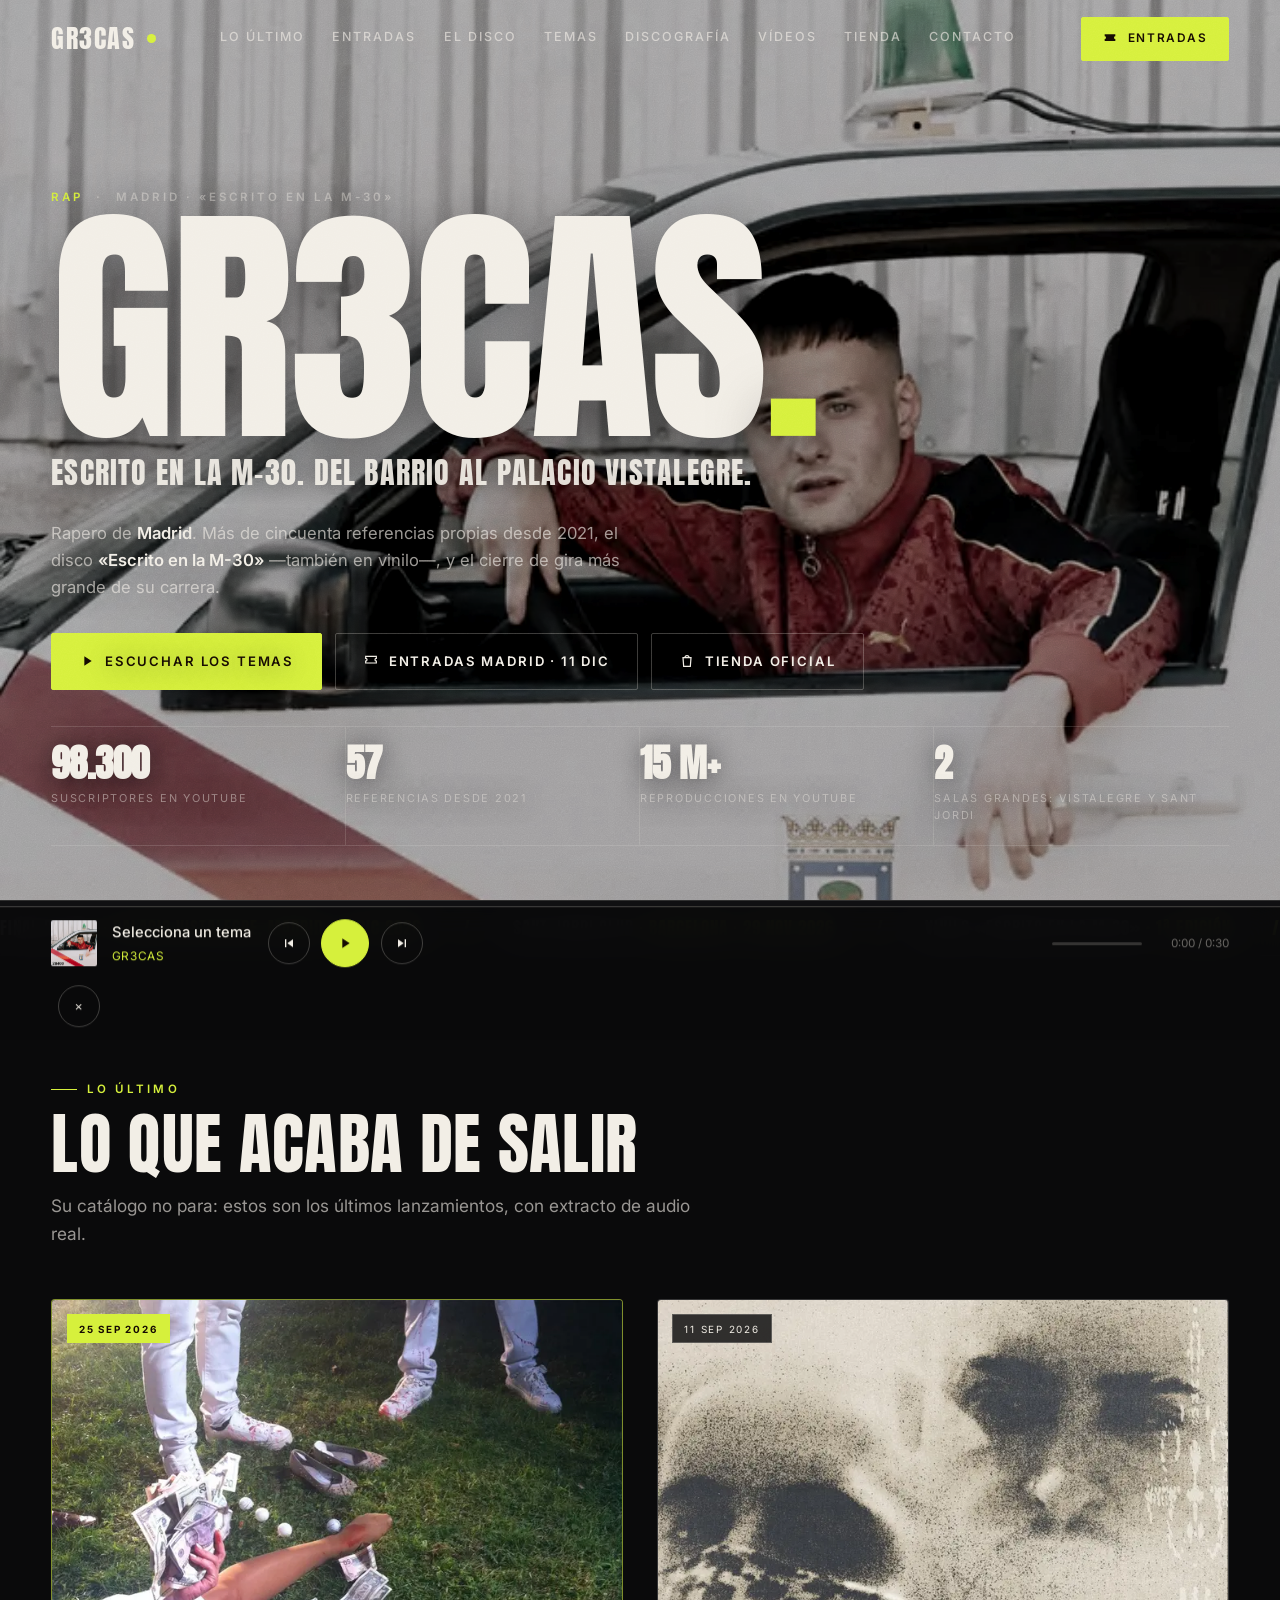
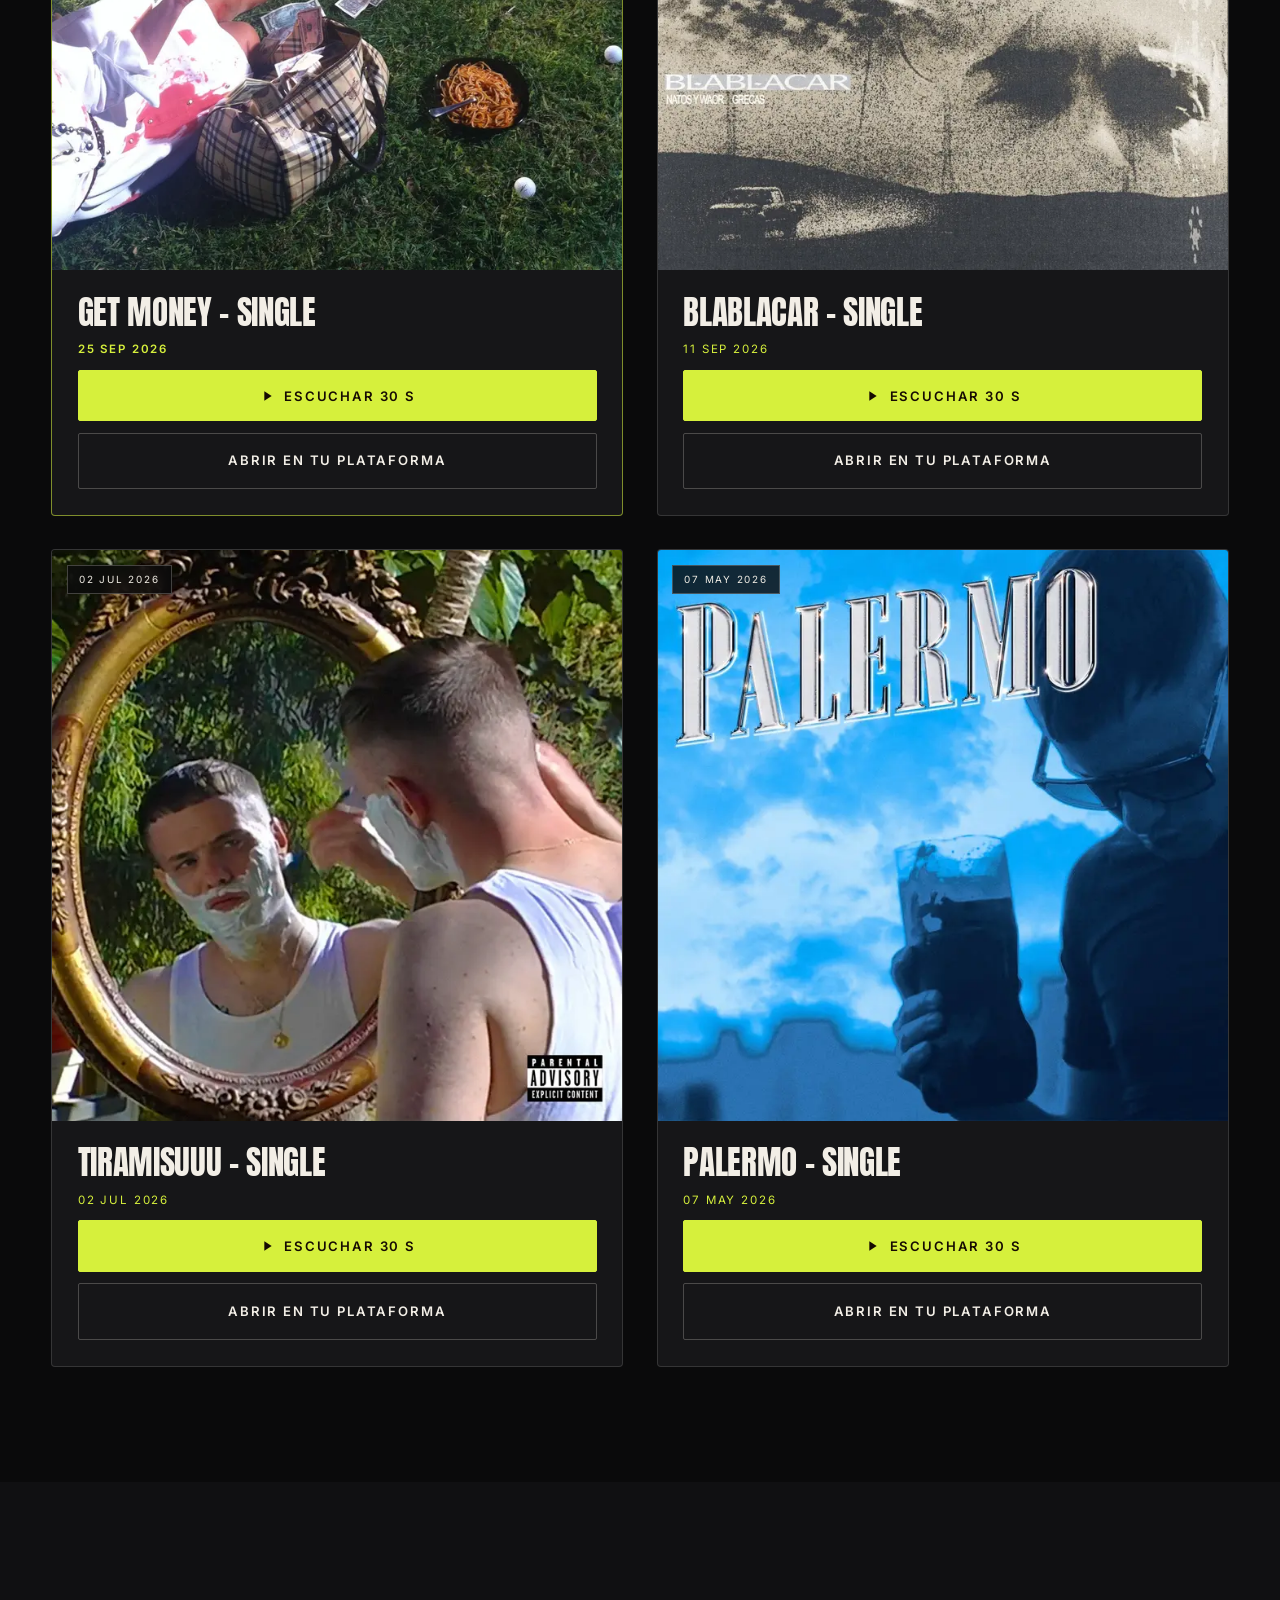
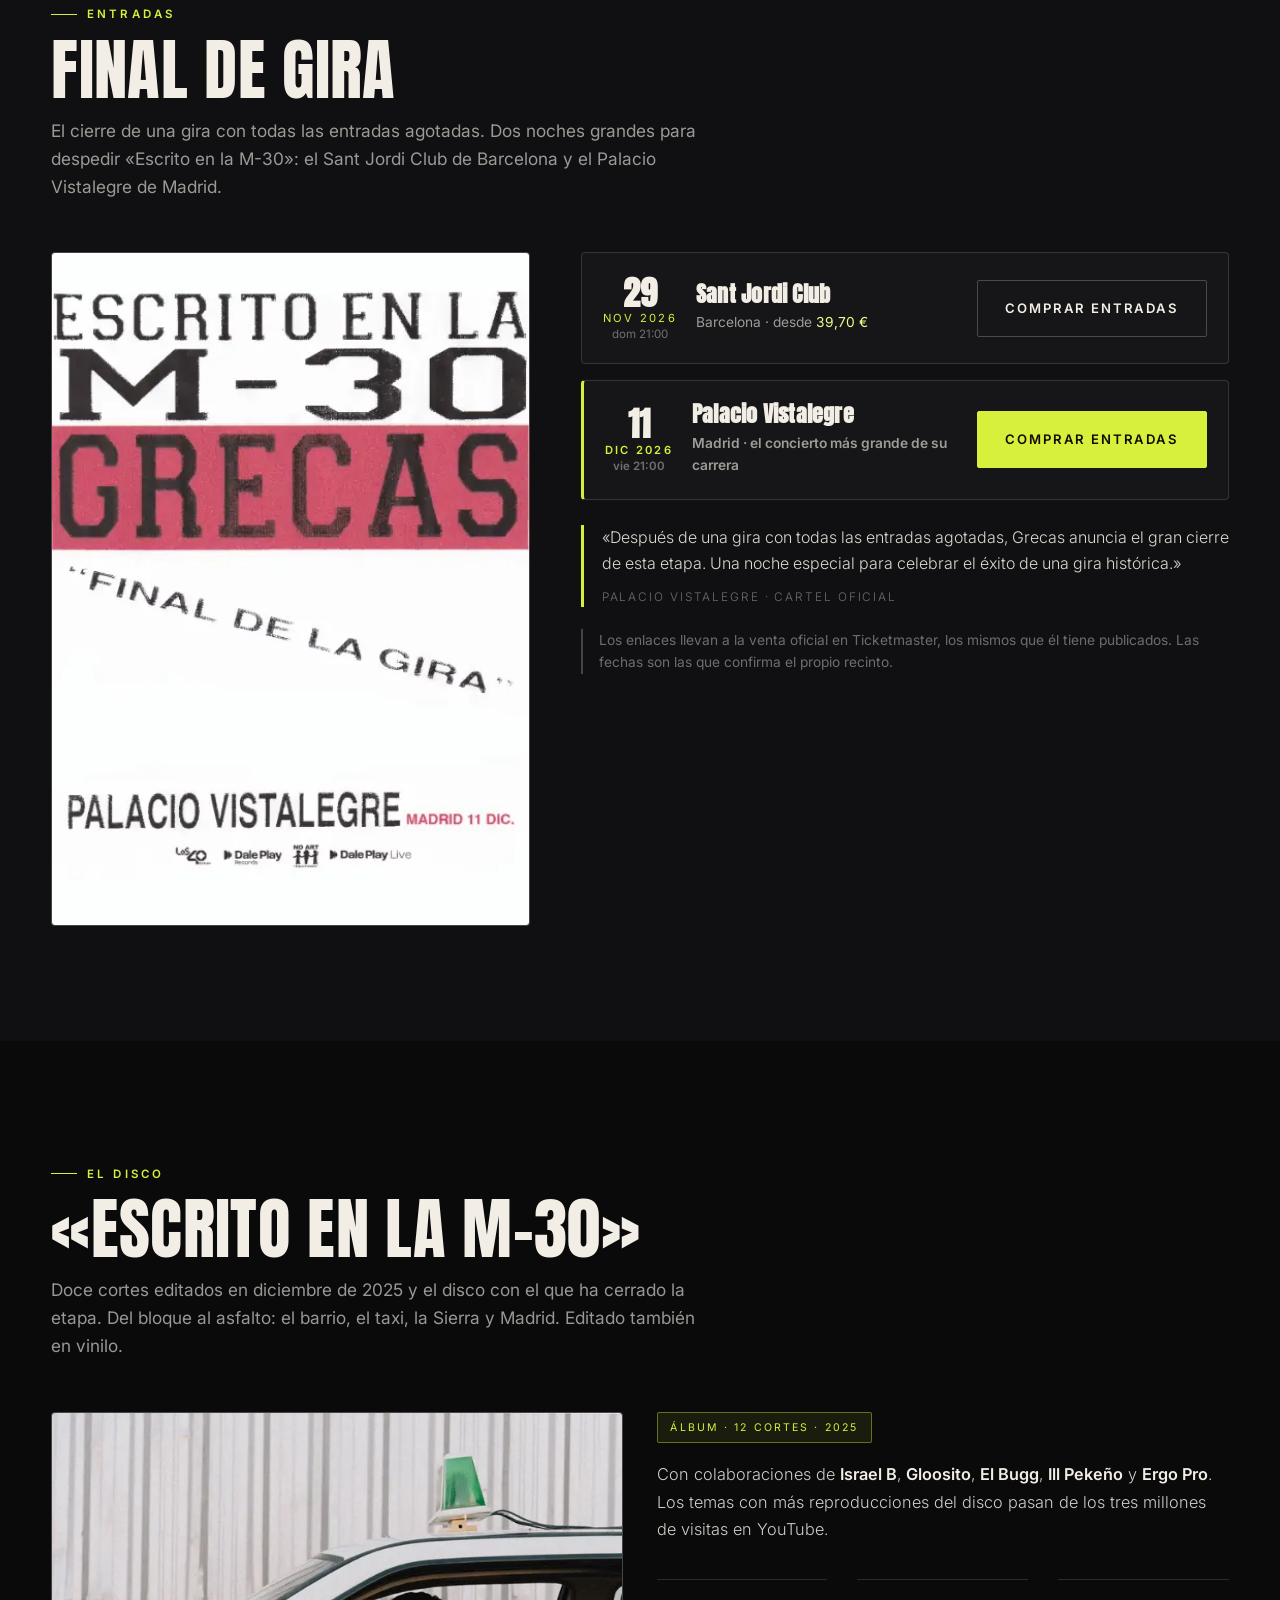
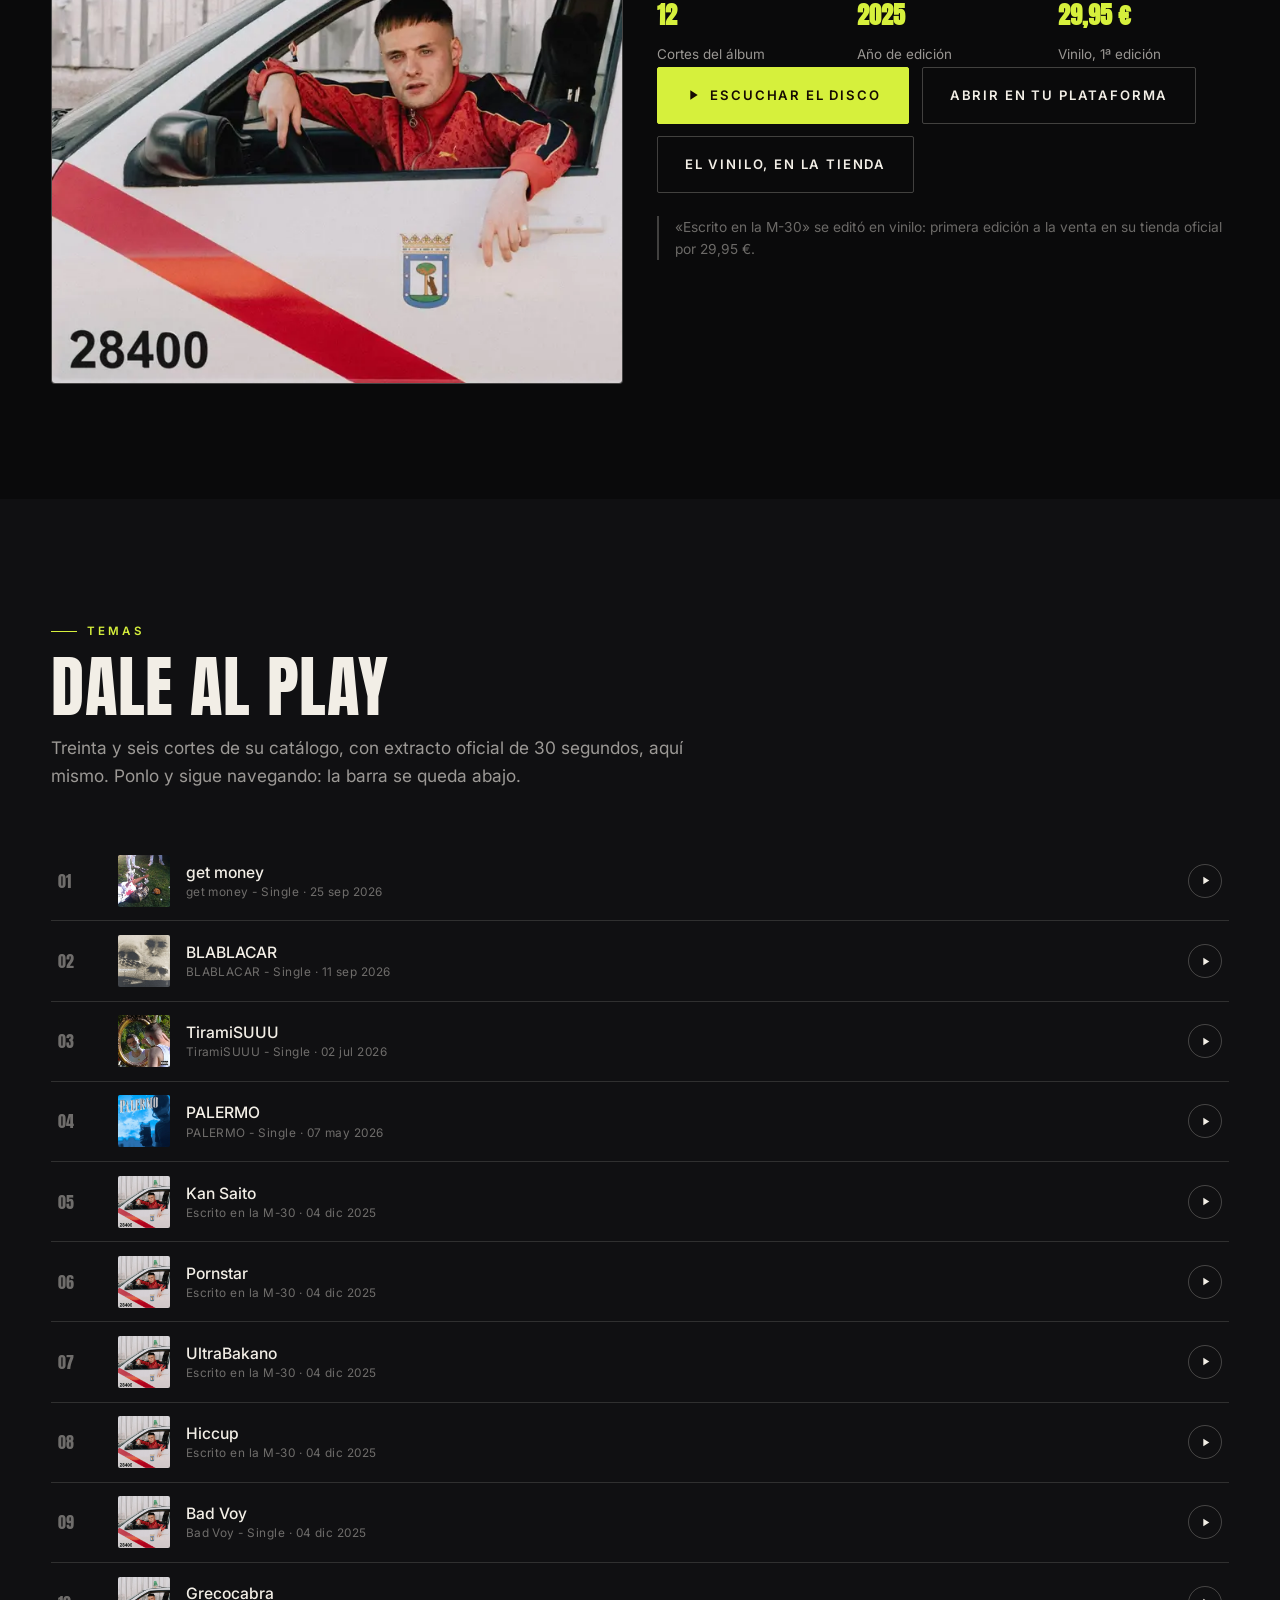
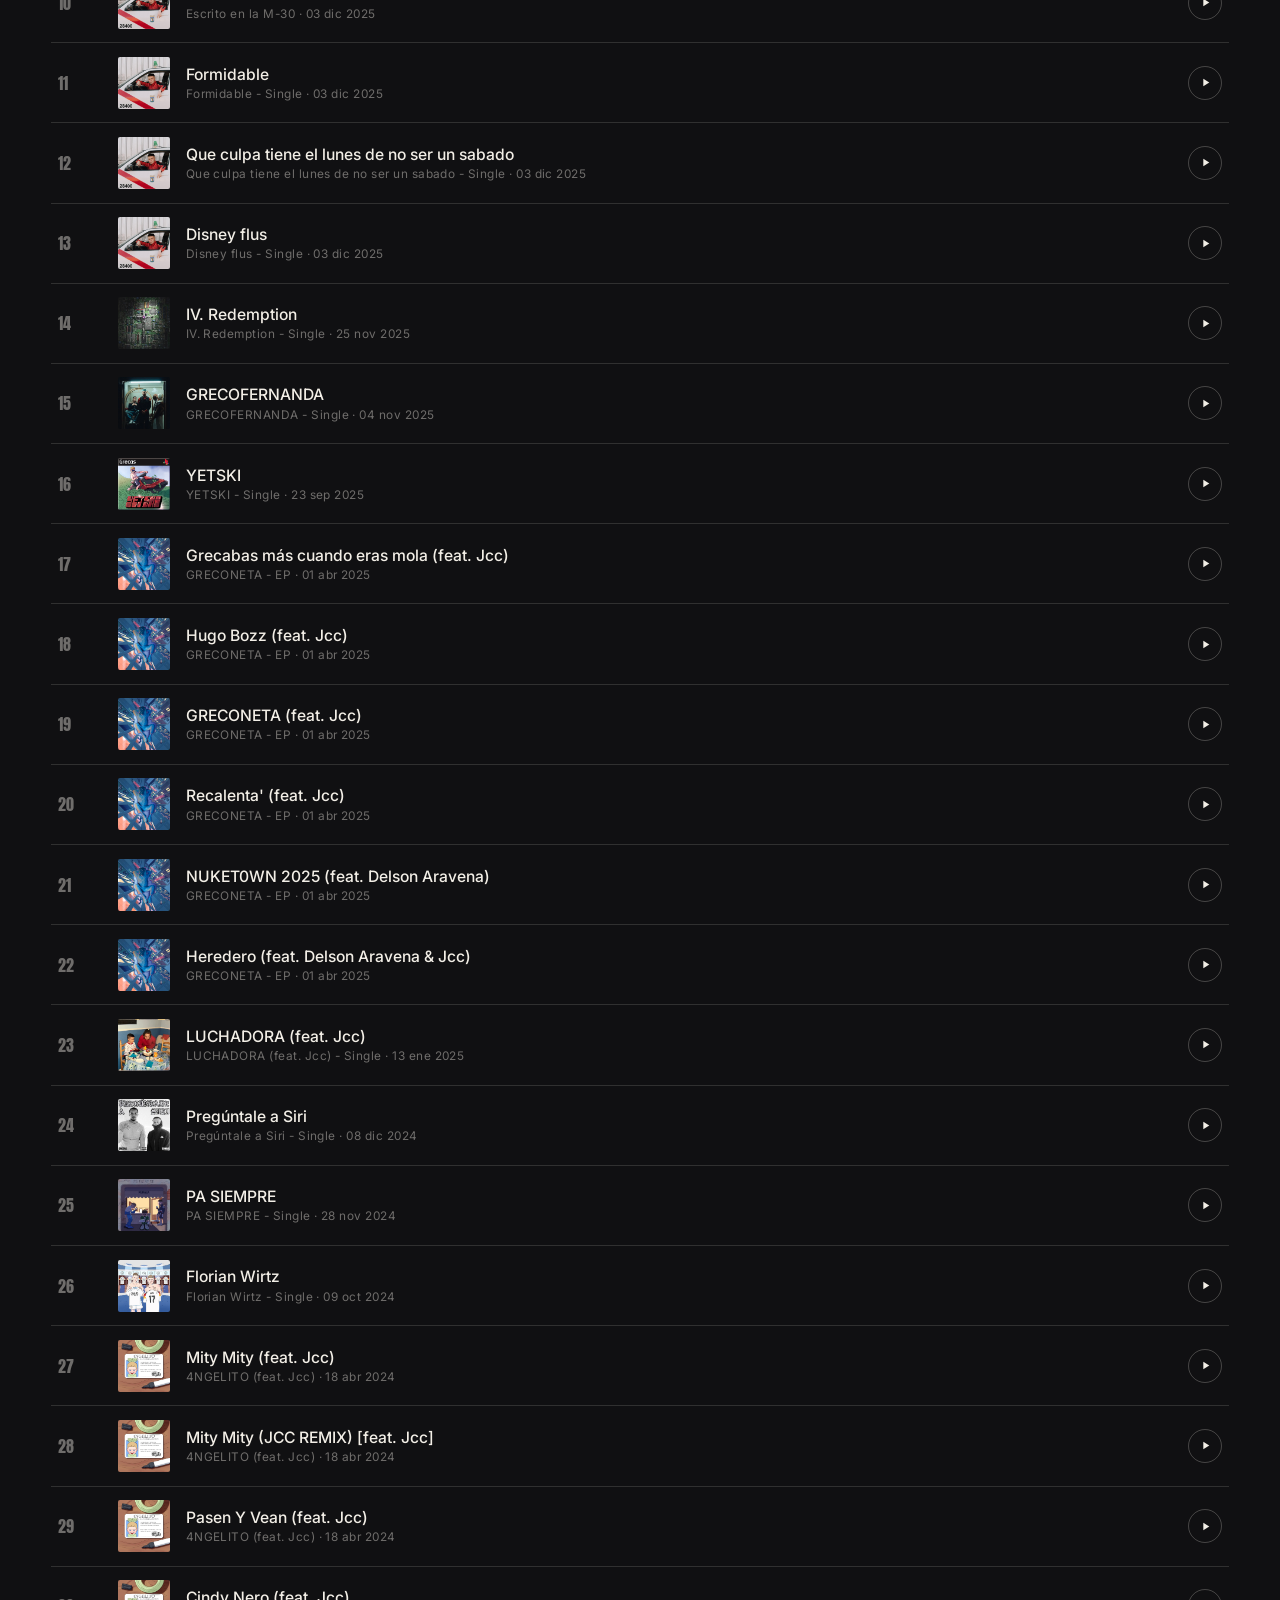
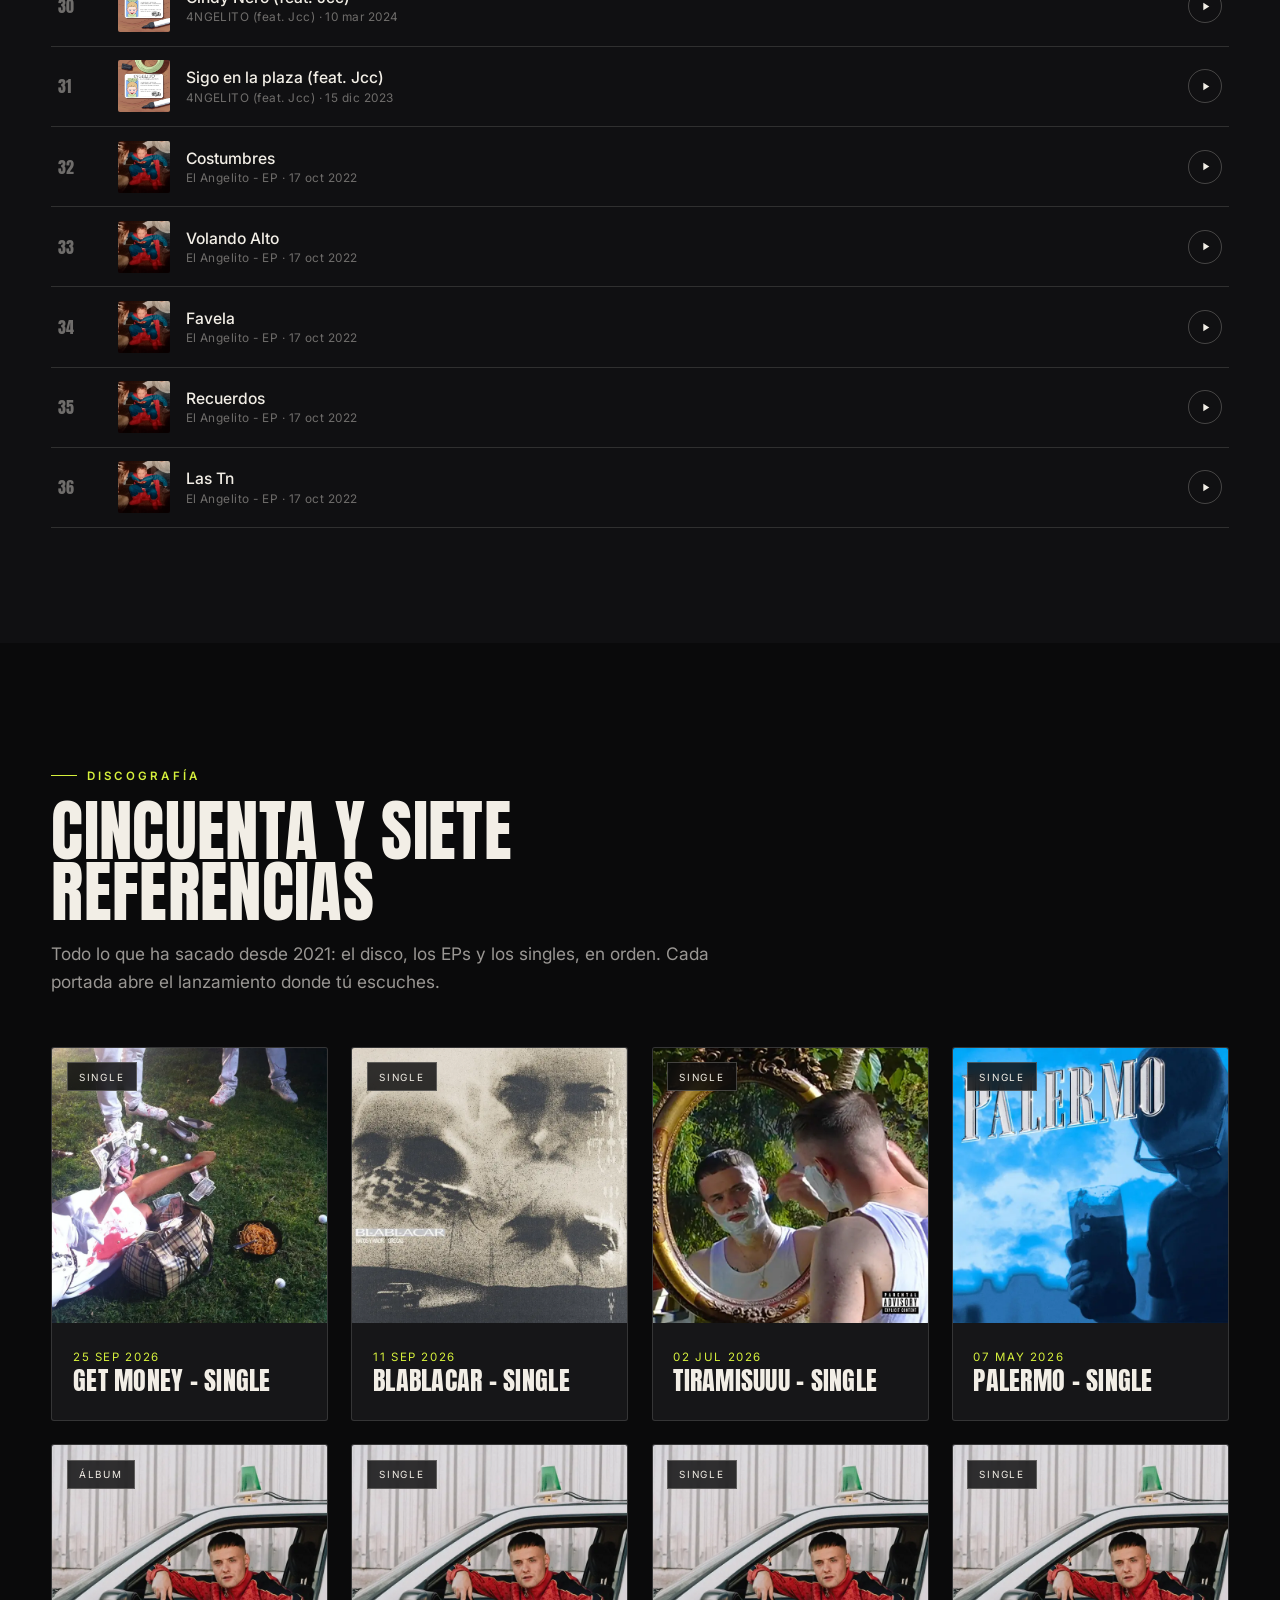
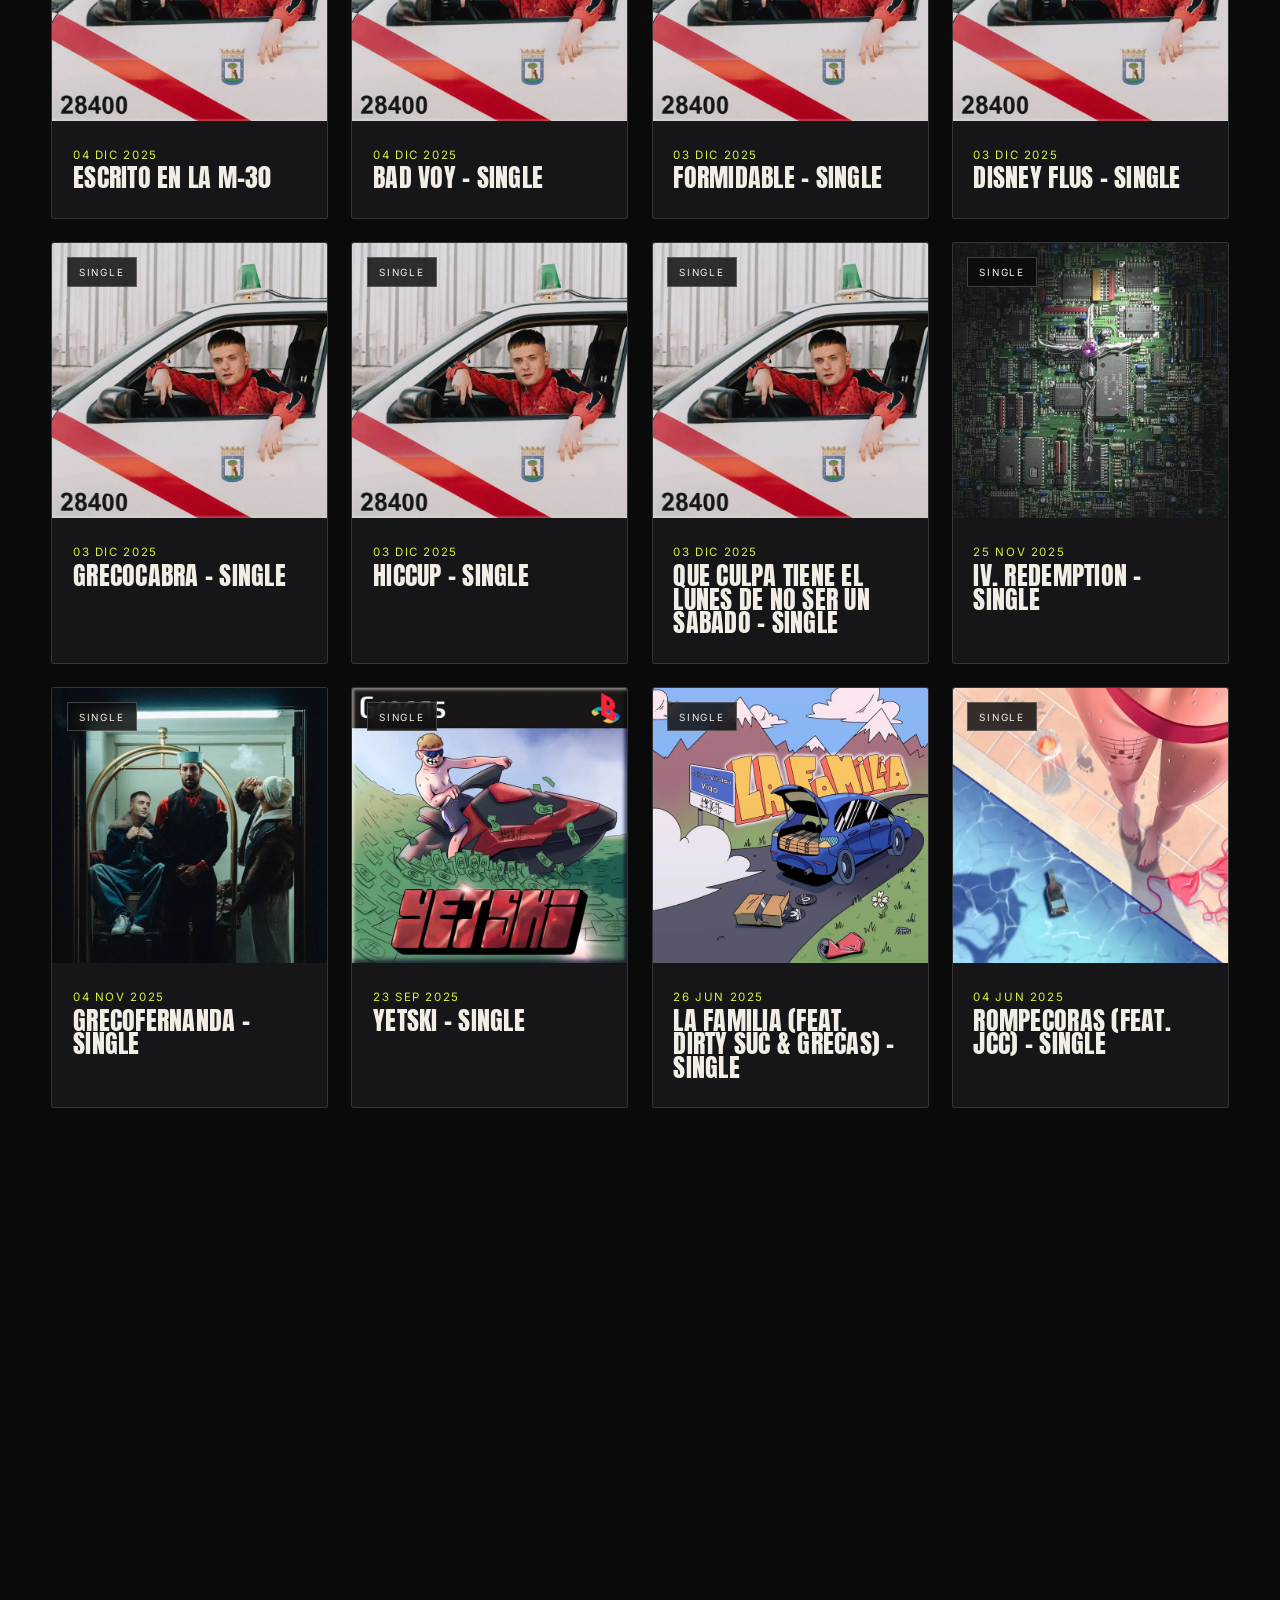
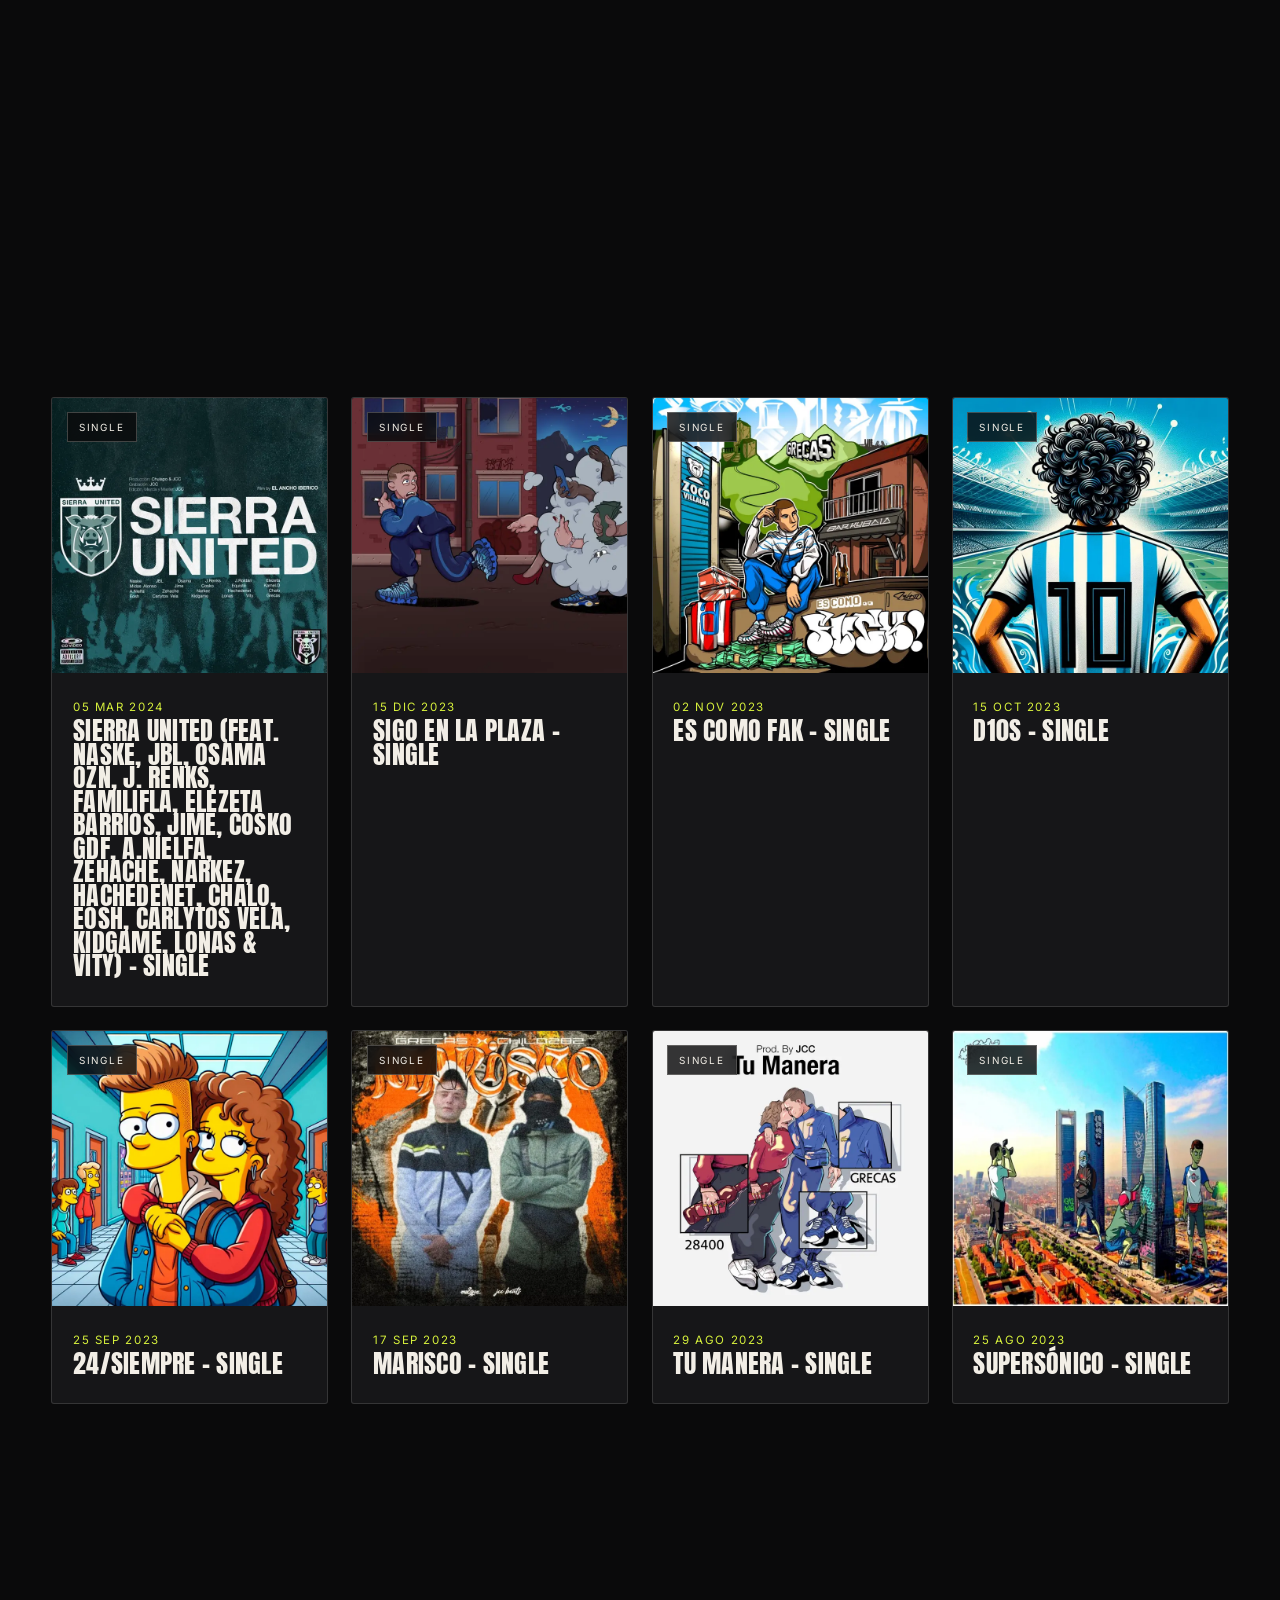
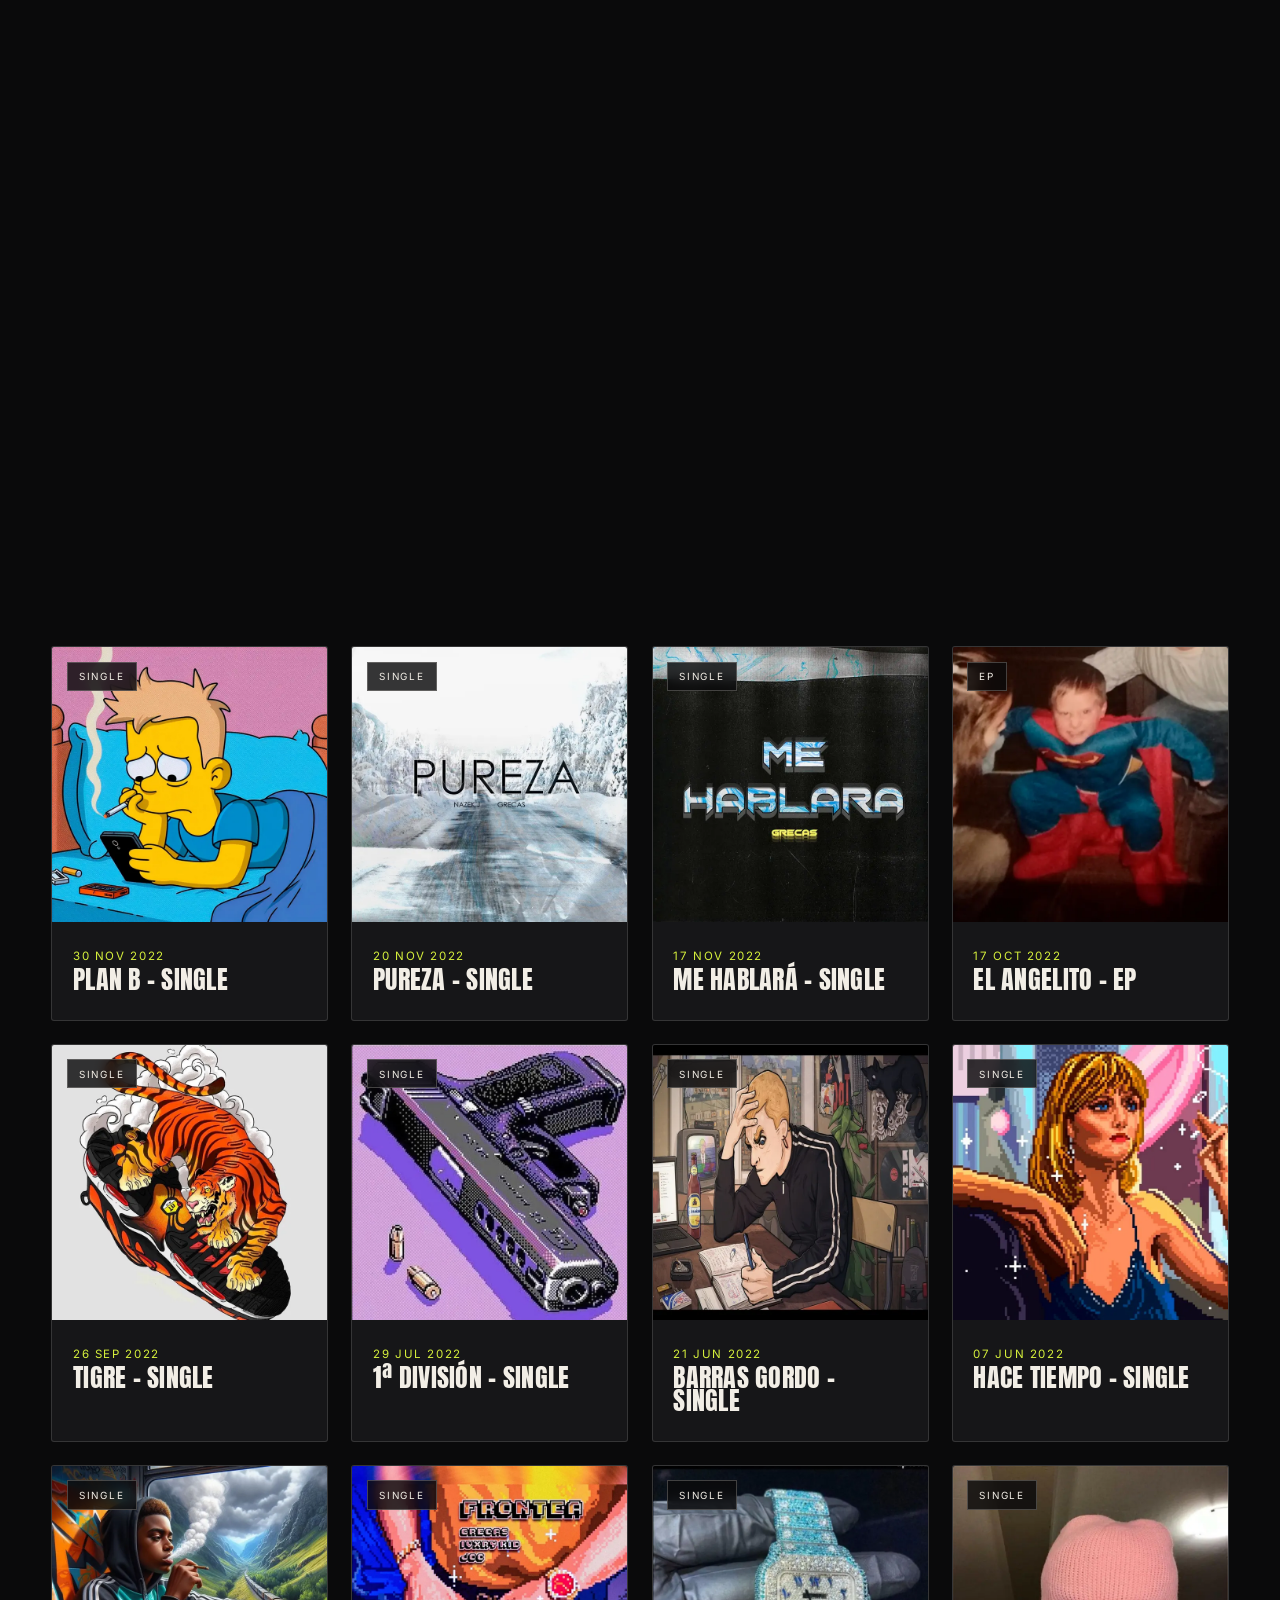
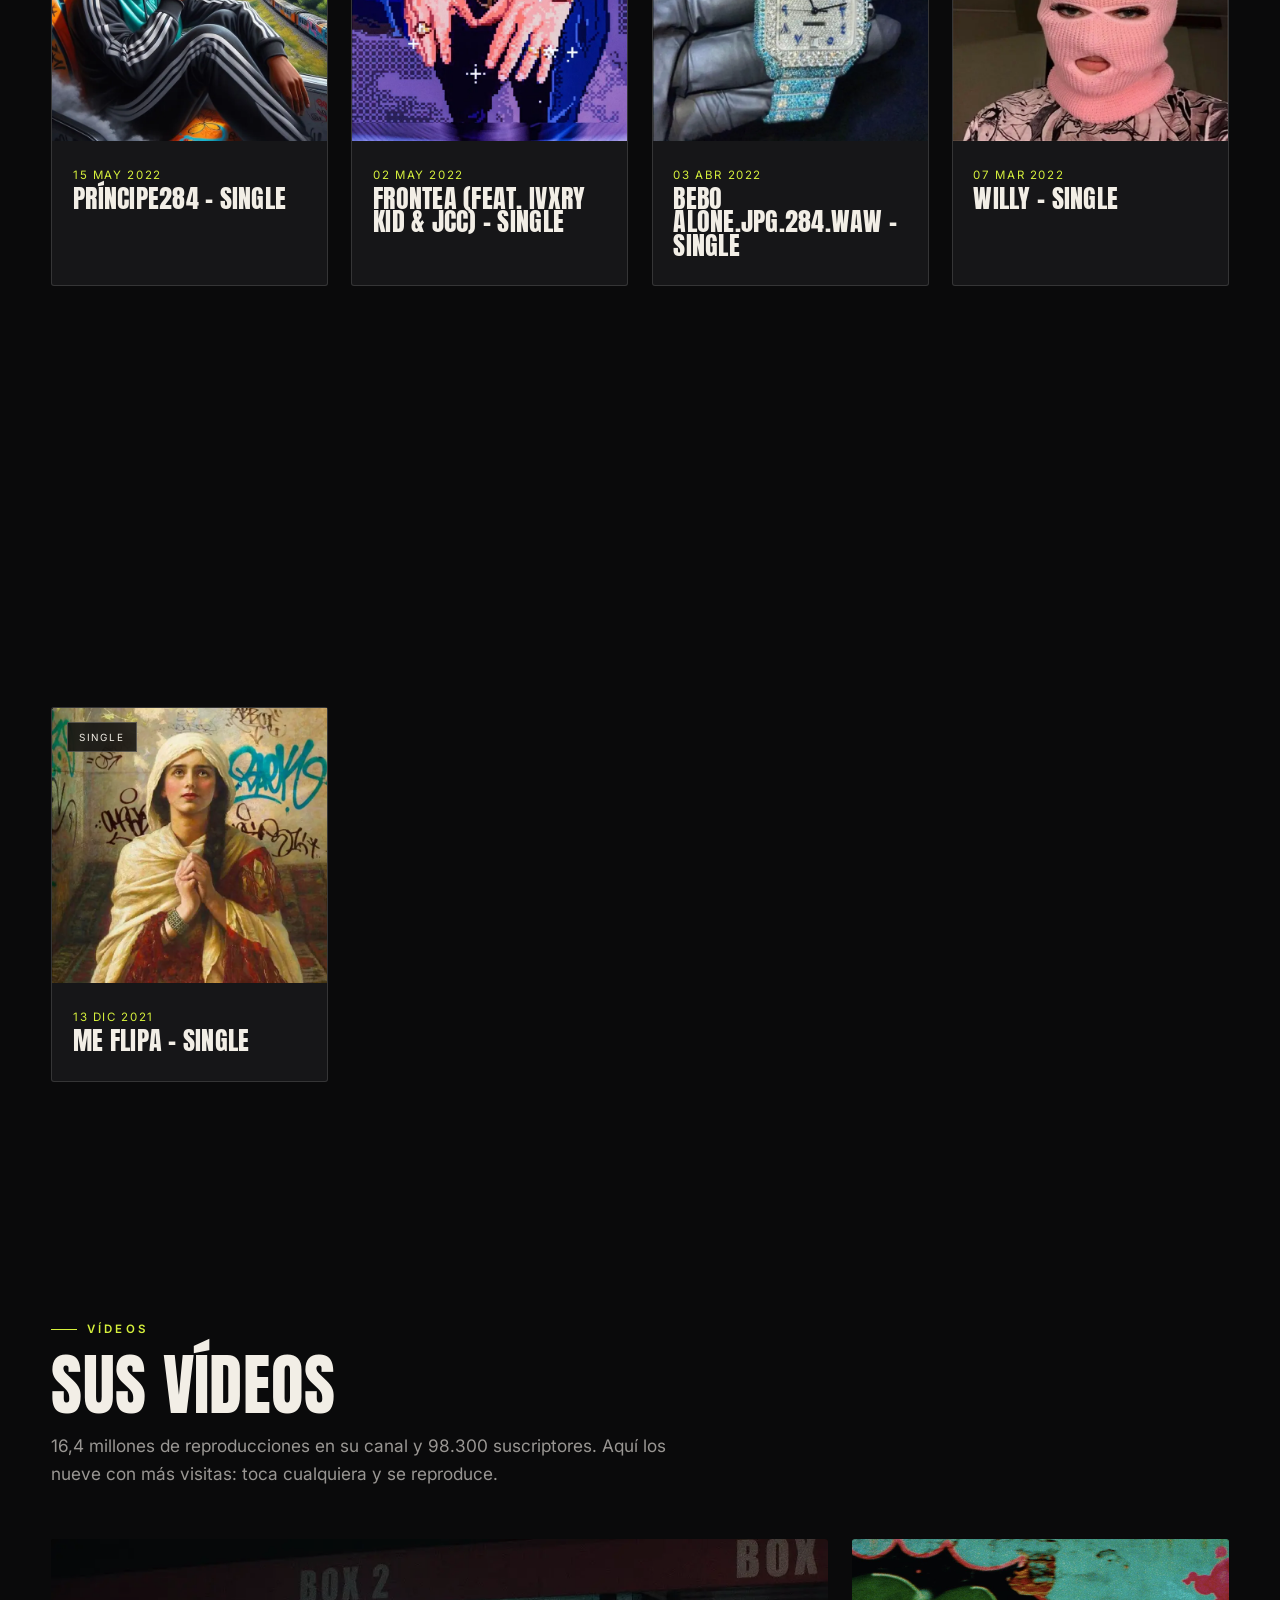
==== index.html @ 8e4a94bf "GR3CAS: web del artista (album Escrito en la M-30, vinilo, tienda, entradas 2026)" ====
<!DOCTYPE html>
<html lang="es">
<head>
<meta charset="utf-8">
<meta name="viewport" content="width=device-width, initial-scale=1.0">
<meta name="theme-color" content="#0A0A0B">
<title>GR3CAS | Rap desde Collado Villalba (28400)</title>
<meta name="description" content="GR3CAS, rapero de Collado Villalba (28400). «Escrito en la M-30» —también en vinilo—, el final de gira en el Palacio Vistalegre y el Sant Jordi Club, tienda oficial y vídeos.">
<meta name="author" content="GR3CAS">
<meta property="og:type" content="music.musician">
<meta property="og:title" content="GR3CAS | Escrito en la M-30">
<meta property="og:description" content="Rap desde Collado Villalba (28400). Primer álbum «Escrito en la M-30», final de gira en Madrid y Barcelona, y tienda oficial con vinilo.">
<meta property="og:image" content="https://neolabs-clientes.github.io/grecas/og.jpg">
<meta property="og:url" content="https://neolabs-clientes.github.io/grecas/">
<meta name="twitter:card" content="summary_large_image">
<link rel="icon" href="assets/brand/favicon.svg" type="image/svg+xml">
<link rel="preconnect" href="https://fonts.googleapis.com">
<link rel="preconnect" href="https://fonts.gstatic.com" crossorigin>
<link href="https://fonts.googleapis.com/css2?family=Anton&family=Inter:wght@300;400;500;600;700&display=swap" rel="stylesheet">
<link rel="stylesheet" href="assets/estilo.css">
<link rel="stylesheet" href="assets/estilo2.css">
<link rel="stylesheet" href="assets/estilo3.css">
</head>
<body id="top">

<!-- ============ CABECERA ============ -->
<header id="cab">
  <div class="wrap nav">
    <a class="marca" href="#top">
      <span class="logo">GR3CAS</span><span class="punto"></span>
    </a>
    <nav class="menu">
      <a href="#nuevo">Lo último</a>
      <a href="#entradas">Entradas</a>
      <a href="#disco">El disco</a>
      <a href="#temas">Temas</a>
      <a href="#discografia">Discografía</a>
      <a href="#videos">Vídeos</a>
      <a href="#tienda">Tienda</a>
      <a href="#contacto">Contacto</a>
    </nav>
    <a class="btn btn-amber" href="#entradas">
      <svg viewBox="0 0 24 24" fill="currentColor"><path d="M4 5h16v3a2 2 0 000 4v3H4v-3a2 2 0 000-4z"/></svg>
      Entradas
    </a>
    <button class="burger" id="burger" aria-label="Abrir menú">
      <span></span><span></span><span></span>
    </button>
  </div>
</header>

<div class="movil-menu" id="menu-movil">
  <button class="cerrar" id="cerrar" aria-label="Cerrar menú">&times;</button>
  <a href="#nuevo">Lo último</a>
  <a href="#entradas">Entradas y gira</a>
  <a href="#disco">El disco y el vinilo</a>
  <a href="#temas">Temas</a>
  <a href="#discografia">Discografía</a>
  <a href="#videos">Vídeos</a>
  <a href="#tienda">Tienda oficial</a>
  <a href="#sierra">El 284</a>
  <a href="#galeria">Galería</a>
  <a href="#contacto">Contacto</a>
</div>

<!-- ============ HERO ============ -->
<section class="hero" id="inicio">
  <div class="hero-bg">
    <img src="assets/portadas/1854173544.webp" alt="Portada de «Escrito en la M-30», de GR3CAS" fetchpriority="high">
  </div>
  <div class="wrap hero-in">
    <div class="marca-top">
      <span class="tag">Rap</span>
      <span class="tag sep">·</span>
      <span class="tag sep">Madrid · «Escrito en la M-30»</span>
    </div>
    <h1>GR3CAS<span style="color:var(--amber)">.</span></h1>
    <p class="sub">Escrito en la M-30. Del barrio al Palacio Vistalegre.</p>
    <p class="texto">Rapero de <span class="destacado">Madrid</span>. Más de cincuenta referencias propias
      desde 2021, el disco <span class="destacado">«Escrito en la M-30»</span> —también en vinilo—,
      y el cierre de gira más grande de su carrera.</p>
    <div class="btns">
      <a class="btn btn-amber" href="#temas">
        <svg viewBox="0 0 24 24" fill="currentColor"><path d="M8 5v14l11-7z"/></svg>
        Escuchar los temas
      </a>
      <a class="btn btn-linea" href="#entradas">
        <svg viewBox="0 0 24 24" fill="none" stroke="currentColor" stroke-width="1.8"><path d="M4 5h16v3a2 2 0 000 4v3H4v-3a2 2 0 000-4z"/></svg>
        Entradas Madrid · 11 dic
      </a>
      <a class="btn btn-linea" href="#tienda">
        <svg viewBox="0 0 24 24" fill="none" stroke="currentColor" stroke-width="1.8"><path d="M6 7h12l-1 13H7z"/><path d="M9 7a3 3 0 016 0"/></svg>
        Tienda oficial
      </a>
    </div>
    <div class="stats">
      <div><b>98.300</b><span>Suscriptores en YouTube</span></div>
      <div><b>57</b><span>Referencias desde 2021</span></div>
      <div><b>15 M+</b><span>Reproducciones en YouTube</span></div>
      <div><b>2</b><span>Salas grandes: Vistalegre y Sant Jordi</span></div>
    </div>
  </div>
</section>

<div class="ticker">
  <div class="ticker-in">
    <span>Final de gira <em>· Palacio Vistalegre, Madrid · 11 dic 2026</em></span><span class="sep">/</span>
    <span>Sant Jordi Club <em>· Barcelona · 29 nov 2026</em></span><span class="sep">/</span>
    <span>Vinilo «Escrito en la M-30» <em>· 1ª edición</em></span><span class="sep">/</span>
    <span>57 referencias <em>· desde 2021</em></span><span class="sep">/</span>
    <span>El 284 <em>· en su ropa, su usuario y sus canciones</em></span><span class="sep">/</span>
    <span>Final de gira <em>· Palacio Vistalegre, Madrid · 11 dic 2026</em></span><span class="sep">/</span>
    <span>Sant Jordi Club <em>· Barcelona · 29 nov 2026</em></span><span class="sep">/</span>
    <span>Vinilo «Escrito en la M-30» <em>· 1ª edición</em></span><span class="sep">/</span>
    <span>57 referencias <em>· desde 2021</em></span><span class="sep">/</span>
    <span>El 284 <em>· en su ropa, su usuario y sus canciones</em></span><span class="sep">/</span>
  </div>
</div>

<!-- ============ LO ULTIMO ============ -->
<section class="pad" id="nuevo">
  <div class="wrap">
    <div class="cabecera-sec rv">
      <span class="eyebrow">Lo último</span>
      <h2>Lo que acaba de salir</h2>
      <p class="lead">Su catálogo no para: estos son los últimos lanzamientos, con extracto de audio real.</p>
    </div>
    <div class="dos rv">
      <article class="bloque-disco rv destacado">
        <div class="arte"><span class="etiqueta nueva">25 sep 2026</span>
          <img src="assets/portadas/6814927803.webp" alt="get money - Single" loading="lazy"></div>
        <div class="cuerpo">
          <h3>get money - Single</h3>
          <p class="meta-disco">25 sep 2026</p>
          <button class="btn btn-amber js-play" data-src="assets/audio/6814927805.mp3" data-tema="get money" data-album="get money - Single" data-portada="assets/portadas/6814927803.webp"><svg viewBox="0 0 24 24" fill="currentColor" class="ico-play"><path d="M8 5v14l11-7z"/></svg> Escuchar 30 s</button>
          <a class="btn btn-linea" href="https://song.link/i/6814927803" target="_blank" rel="noopener">Abrir en tu plataforma</a>
        </div>
      </article>
      <article class="bloque-disco rv">
        <div class="arte"><span class="etiqueta ">11 sep 2026</span>
          <img src="assets/portadas/6800799541.webp" alt="BLABLACAR - Single" loading="lazy"></div>
        <div class="cuerpo">
          <h3>BLABLACAR - Single</h3>
          <p class="meta-disco">11 sep 2026</p>
          <button class="btn btn-amber js-play" data-src="assets/audio/6800799556.mp3" data-tema="BLABLACAR" data-album="BLABLACAR - Single" data-portada="assets/portadas/6800799541.webp"><svg viewBox="0 0 24 24" fill="currentColor" class="ico-play"><path d="M8 5v14l11-7z"/></svg> Escuchar 30 s</button>
          <a class="btn btn-linea" href="https://song.link/i/6800799541" target="_blank" rel="noopener">Abrir en tu plataforma</a>
        </div>
      </article>
      <article class="bloque-disco rv">
        <div class="arte"><span class="etiqueta ">02 jul 2026</span>
          <img src="assets/portadas/6782859849.webp" alt="TiramiSUUU - Single" loading="lazy"></div>
        <div class="cuerpo">
          <h3>TiramiSUUU - Single</h3>
          <p class="meta-disco">02 jul 2026</p>
          <button class="btn btn-amber js-play" data-src="assets/audio/6782859853.mp3" data-tema="TiramiSUUU" data-album="TiramiSUUU - Single" data-portada="assets/portadas/6782859849.webp"><svg viewBox="0 0 24 24" fill="currentColor" class="ico-play"><path d="M8 5v14l11-7z"/></svg> Escuchar 30 s</button>
          <a class="btn btn-linea" href="https://song.link/i/6782859849" target="_blank" rel="noopener">Abrir en tu plataforma</a>
        </div>
      </article>
      <article class="bloque-disco rv">
        <div class="arte"><span class="etiqueta ">07 may 2026</span>
          <img src="assets/portadas/1896233760.webp" alt="PALERMO - Single" loading="lazy"></div>
        <div class="cuerpo">
          <h3>PALERMO - Single</h3>
          <p class="meta-disco">07 may 2026</p>
          <button class="btn btn-amber js-play" data-src="assets/audio/6766200695.mp3" data-tema="PALERMO" data-album="PALERMO - Single" data-portada="assets/portadas/1896233760.webp"><svg viewBox="0 0 24 24" fill="currentColor" class="ico-play"><path d="M8 5v14l11-7z"/></svg> Escuchar 30 s</button>
          <a class="btn btn-linea" href="https://song.link/i/1896233760" target="_blank" rel="noopener">Abrir en tu plataforma</a>
        </div>
      </article>
    </div>
  </div>
</section>

<!-- ============ ENTRADAS / GIRA ============ -->
<section class="pad oscuro" id="entradas">
  <div class="wrap">
    <div class="cabecera-sec rv">
      <span class="eyebrow">Entradas</span>
      <h2>Final de gira</h2>
      <p class="lead">El cierre de una gira con todas las entradas agotadas. Dos noches grandes para despedir
        «Escrito en la M-30»: el Sant Jordi Club de Barcelona y el Palacio Vistalegre de Madrid.</p>
    </div>
    <div class="gira">
      <div class="cartel rv">
        <img src="assets/fotos/cartel-madrid.webp" alt="Cartel del concierto de GR3CAS en el Palacio Vistalegre, Madrid">
      </div>
      <div class="rv">
        <div class="conciertos">
          <article class="concierto">
            <div class="fecha-g"><b>29</b><span>nov 2026</span><i>dom 21:00</i></div>
            <div class="sitio">
              <b>Sant Jordi Club</b>
              <span>Barcelona · desde <em>39,70 €</em></span>
            </div>
            <a class="btn btn-linea" href="https://www.ticketmaster.es/event/585724091?brand=base_mb_es" target="_blank" rel="noopener">Comprar entradas</a>
          </article>
          <article class="concierto destacado">
            <div class="fecha-g"><b>11</b><span>dic 2026</span><i>vie 21:00</i></div>
            <div class="sitio">
              <b>Palacio Vistalegre</b>
              <span>Madrid · el concierto más grande de su carrera</span>
            </div>
            <a class="btn btn-amber" href="https://www.ticketmaster.es/event/1909493221?brand=base_mb_es" target="_blank" rel="noopener">Comprar entradas</a>
          </article>
        </div>
        <blockquote class="cita-sala">
          «Después de una gira con todas las entradas agotadas, Grecas anuncia el gran cierre de esta etapa.
          Una noche especial para celebrar el éxito de una gira histórica.»
          <cite>Palacio Vistalegre · cartel oficial</cite>
        </blockquote>
        <p class="aviso-entradas">Los enlaces llevan a la venta oficial en Ticketmaster, los mismos que él
          tiene publicados. Las fechas son las que confirma el propio recinto.</p>
      </div>
    </div>
  </div>
</section>

<!-- ============ EL DISCO ============ -->
<section class="pad" id="disco">
  <div class="wrap">
    <div class="cabecera-sec rv">
      <span class="eyebrow">El disco</span>
      <h2>«Escrito en la M-30»</h2>
      <p class="lead">Doce cortes editados en diciembre de 2025 y el disco con el que ha cerrado la etapa.
        Del bloque al asfalto: el barrio, el taxi, la Sierra y Madrid. Editado también en vinilo.</p>
    </div>
    <div class="dos rv">
      <div class="arte-disco">
        <img src="assets/portadas/1854173544.webp" alt="Portada de «Escrito en la M-30», de GR3CAS" loading="lazy">
      </div>
      <div>
        <span class="etiqueta-suelta">Álbum · 12 cortes · 2025</span>
        <p class="texto">Con colaboraciones de <span class="destacado">Israel B</span>,
          <span class="destacado">Gloosito</span>, <span class="destacado">El Bugg</span>,
          <span class="destacado">Ill Pekeño</span> y <span class="destacado">Ergo Pro</span>.
          Los temas con más reproducciones del disco pasan de los tres millones de visitas en YouTube.</p>
        <div class="cifras-sierra">
          <div><b>12</b><span>Cortes del álbum</span></div>
          <div><b>2025</b><span>Año de edición</span></div>
          <div><b>29,95 €</b><span>Vinilo, 1ª edición</span></div>
        </div>
        <div class="btns">
          <a class="btn btn-amber" href="#temas">
            <svg viewBox="0 0 24 24" fill="currentColor"><path d="M8 5v14l11-7z"/></svg>
            Escuchar el disco
          </a>
          <a class="btn btn-linea" href="https://song.link/i/1854173544" target="_blank" rel="noopener">Abrir en tu plataforma</a>
          <a class="btn btn-linea" href="#tienda">El vinilo, en la tienda</a>
        </div>
        <p class="aviso-entradas">«Escrito en la M-30» se editó en vinilo: primera edición a la venta
          en su tienda oficial por 29,95 €.</p>
      </div>
    </div>
  </div>
</section>

<!-- ============ TEMAS / REPRODUCTOR ============ -->
<section class="pad oscuro" id="temas">
  <div class="wrap">
    <div class="cabecera-sec rv">
      <span class="eyebrow">Temas</span>
      <h2>Dale al play</h2>
      <p class="lead">Treinta y seis cortes de su catálogo, con extracto oficial de 30 segundos, aquí mismo.
        Ponlo y sigue navegando: la barra se queda abajo.</p>
    </div>
    <div class="cortes rv">
      <button class="corte" data-src="assets/audio/6814927805.mp3" data-tema="get money" data-album="get money - Single · 25 sep 2026" data-portada="assets/portadas/6814927803.webp">
        <span class="corte-n">01</span>
        <img src="assets/portadas/6814927803.webp" alt="get money" loading="lazy">
        <span class="corte-txt">
          <b>get money</b><span>get money - Single · 25 sep 2026</span>
        </span>
        <span class="corte-play" aria-hidden="true">
          <svg viewBox="0 0 24 24"><path d="M8 5v14l11-7z"/></svg>
        </span>
      </button>
      <button class="corte" data-src="assets/audio/6800799556.mp3" data-tema="BLABLACAR" data-album="BLABLACAR - Single · 11 sep 2026" data-portada="assets/portadas/6800799541.webp">
        <span class="corte-n">02</span>
        <img src="assets/portadas/6800799541.webp" alt="BLABLACAR" loading="lazy">
        <span class="corte-txt">
          <b>BLABLACAR</b><span>BLABLACAR - Single · 11 sep 2026</span>
        </span>
        <span class="corte-play" aria-hidden="true">
          <svg viewBox="0 0 24 24"><path d="M8 5v14l11-7z"/></svg>
        </span>
      </button>
      <button class="corte" data-src="assets/audio/6782859853.mp3" data-tema="TiramiSUUU" data-album="TiramiSUUU - Single · 02 jul 2026" data-portada="assets/portadas/6782859849.webp">
        <span class="corte-n">03</span>
        <img src="assets/portadas/6782859849.webp" alt="TiramiSUUU" loading="lazy">
        <span class="corte-txt">
          <b>TiramiSUUU</b><span>TiramiSUUU - Single · 02 jul 2026</span>
        </span>
        <span class="corte-play" aria-hidden="true">
          <svg viewBox="0 0 24 24"><path d="M8 5v14l11-7z"/></svg>
        </span>
      </button>
      <button class="corte" data-src="assets/audio/6766200695.mp3" data-tema="PALERMO" data-album="PALERMO - Single · 07 may 2026" data-portada="assets/portadas/1896233760.webp">
        <span class="corte-n">04</span>
        <img src="assets/portadas/1896233760.webp" alt="PALERMO" loading="lazy">
        <span class="corte-txt">
          <b>PALERMO</b><span>PALERMO - Single · 07 may 2026</span>
        </span>
        <span class="corte-play" aria-hidden="true">
          <svg viewBox="0 0 24 24"><path d="M8 5v14l11-7z"/></svg>
        </span>
      </button>
      <button class="corte" data-src="assets/audio/1854173550.mp3" data-tema="Kan Saito" data-album="Escrito en la M-30 · 04 dic 2025" data-portada="assets/portadas/1854173544.webp">
        <span class="corte-n">05</span>
        <img src="assets/portadas/1854173544.webp" alt="Kan Saito" loading="lazy">
        <span class="corte-txt">
          <b>Kan Saito</b><span>Escrito en la M-30 · 04 dic 2025</span>
        </span>
        <span class="corte-play" aria-hidden="true">
          <svg viewBox="0 0 24 24"><path d="M8 5v14l11-7z"/></svg>
        </span>
      </button>
      <button class="corte" data-src="assets/audio/1854173556.mp3" data-tema="Pornstar" data-album="Escrito en la M-30 · 04 dic 2025" data-portada="assets/portadas/1854173544.webp">
        <span class="corte-n">06</span>
        <img src="assets/portadas/1854173544.webp" alt="Pornstar" loading="lazy">
        <span class="corte-txt">
          <b>Pornstar</b><span>Escrito en la M-30 · 04 dic 2025</span>
        </span>
        <span class="corte-play" aria-hidden="true">
          <svg viewBox="0 0 24 24"><path d="M8 5v14l11-7z"/></svg>
        </span>
      </button>
      <button class="corte" data-src="assets/audio/1854173636.mp3" data-tema="UltraBakano" data-album="Escrito en la M-30 · 04 dic 2025" data-portada="assets/portadas/1854173544.webp">
        <span class="corte-n">07</span>
        <img src="assets/portadas/1854173544.webp" alt="UltraBakano" loading="lazy">
        <span class="corte-txt">
          <b>UltraBakano</b><span>Escrito en la M-30 · 04 dic 2025</span>
        </span>
        <span class="corte-play" aria-hidden="true">
          <svg viewBox="0 0 24 24"><path d="M8 5v14l11-7z"/></svg>
        </span>
      </button>
      <button class="corte" data-src="assets/audio/1854173641.mp3" data-tema="Hiccup" data-album="Escrito en la M-30 · 04 dic 2025" data-portada="assets/portadas/1854173544.webp">
        <span class="corte-n">08</span>
        <img src="assets/portadas/1854173544.webp" alt="Hiccup" loading="lazy">
        <span class="corte-txt">
          <b>Hiccup</b><span>Escrito en la M-30 · 04 dic 2025</span>
        </span>
        <span class="corte-play" aria-hidden="true">
          <svg viewBox="0 0 24 24"><path d="M8 5v14l11-7z"/></svg>
        </span>
      </button>
      <button class="corte" data-src="assets/audio/1870604805.mp3" data-tema="Bad Voy" data-album="Bad Voy - Single · 04 dic 2025" data-portada="assets/portadas/1870604621.webp">
        <span class="corte-n">09</span>
        <img src="assets/portadas/1870604621.webp" alt="Bad Voy" loading="lazy">
        <span class="corte-txt">
          <b>Bad Voy</b><span>Bad Voy - Single · 04 dic 2025</span>
        </span>
        <span class="corte-play" aria-hidden="true">
          <svg viewBox="0 0 24 24"><path d="M8 5v14l11-7z"/></svg>
        </span>
      </button>
      <button class="corte" data-src="assets/audio/1854173559.mp3" data-tema="Grecocabra" data-album="Escrito en la M-30 · 03 dic 2025" data-portada="assets/portadas/1854173544.webp">
        <span class="corte-n">10</span>
        <img src="assets/portadas/1854173544.webp" alt="Grecocabra" loading="lazy">
        <span class="corte-txt">
          <b>Grecocabra</b><span>Escrito en la M-30 · 03 dic 2025</span>
        </span>
        <span class="corte-play" aria-hidden="true">
          <svg viewBox="0 0 24 24"><path d="M8 5v14l11-7z"/></svg>
        </span>
      </button>
      <button class="corte" data-src="assets/audio/1857687060.mp3" data-tema="Formidable" data-album="Formidable - Single · 03 dic 2025" data-portada="assets/portadas/1857687056.webp">
        <span class="corte-n">11</span>
        <img src="assets/portadas/1857687056.webp" alt="Formidable" loading="lazy">
        <span class="corte-txt">
          <b>Formidable</b><span>Formidable - Single · 03 dic 2025</span>
        </span>
        <span class="corte-play" aria-hidden="true">
          <svg viewBox="0 0 24 24"><path d="M8 5v14l11-7z"/></svg>
        </span>
      </button>
      <button class="corte" data-src="assets/audio/1862539252.mp3" data-tema="Que culpa tiene el lunes de no ser un sabado" data-album="Que culpa tiene el lunes de no ser un sabado - Single · 03 dic 2025" data-portada="assets/portadas/1862539248.webp">
        <span class="corte-n">12</span>
        <img src="assets/portadas/1862539248.webp" alt="Que culpa tiene el lunes de no ser un sabado" loading="lazy">
        <span class="corte-txt">
          <b>Que culpa tiene el lunes de no ser un sabado</b><span>Que culpa tiene el lunes de no ser un sabado - Single · 03 dic 2025</span>
        </span>
        <span class="corte-play" aria-hidden="true">
          <svg viewBox="0 0 24 24"><path d="M8 5v14l11-7z"/></svg>
        </span>
      </button>
      <button class="corte" data-src="assets/audio/1857691907.mp3" data-tema="Disney flus" data-album="Disney flus - Single · 03 dic 2025" data-portada="assets/portadas/1857691892.webp">
        <span class="corte-n">13</span>
        <img src="assets/portadas/1857691892.webp" alt="Disney flus" loading="lazy">
        <span class="corte-txt">
          <b>Disney flus</b><span>Disney flus - Single · 03 dic 2025</span>
        </span>
        <span class="corte-play" aria-hidden="true">
          <svg viewBox="0 0 24 24"><path d="M8 5v14l11-7z"/></svg>
        </span>
      </button>
      <button class="corte" data-src="assets/audio/1853834066.mp3" data-tema="IV. Redemption" data-album="IV. Redemption - Single · 25 nov 2025" data-portada="assets/portadas/1853834065.webp">
        <span class="corte-n">14</span>
        <img src="assets/portadas/1853834065.webp" alt="IV. Redemption" loading="lazy">
        <span class="corte-txt">
          <b>IV. Redemption</b><span>IV. Redemption - Single · 25 nov 2025</span>
        </span>
        <span class="corte-play" aria-hidden="true">
          <svg viewBox="0 0 24 24"><path d="M8 5v14l11-7z"/></svg>
        </span>
      </button>
      <button class="corte" data-src="assets/audio/1846959734.mp3" data-tema="GRECOFERNANDA" data-album="GRECOFERNANDA - Single · 04 nov 2025" data-portada="assets/portadas/1846959460.webp">
        <span class="corte-n">15</span>
        <img src="assets/portadas/1846959460.webp" alt="GRECOFERNANDA" loading="lazy">
        <span class="corte-txt">
          <b>GRECOFERNANDA</b><span>GRECOFERNANDA - Single · 04 nov 2025</span>
        </span>
        <span class="corte-play" aria-hidden="true">
          <svg viewBox="0 0 24 24"><path d="M8 5v14l11-7z"/></svg>
        </span>
      </button>
      <button class="corte" data-src="assets/audio/1840266721.mp3" data-tema="YETSKI" data-album="YETSKI - Single · 23 sep 2025" data-portada="assets/portadas/1840266719.webp">
        <span class="corte-n">16</span>
        <img src="assets/portadas/1840266719.webp" alt="YETSKI" loading="lazy">
        <span class="corte-txt">
          <b>YETSKI</b><span>YETSKI - Single · 23 sep 2025</span>
        </span>
        <span class="corte-play" aria-hidden="true">
          <svg viewBox="0 0 24 24"><path d="M8 5v14l11-7z"/></svg>
        </span>
      </button>
      <button class="corte" data-src="assets/audio/1801493078.mp3" data-tema="Grecabas más cuando eras mola (feat. Jcc)" data-album="GRECONETA - EP · 01 abr 2025" data-portada="assets/portadas/1801493075.webp">
        <span class="corte-n">17</span>
        <img src="assets/portadas/1801493075.webp" alt="Grecabas más cuando eras mola (feat. Jcc)" loading="lazy">
        <span class="corte-txt">
          <b>Grecabas más cuando eras mola (feat. Jcc)</b><span>GRECONETA - EP · 01 abr 2025</span>
        </span>
        <span class="corte-play" aria-hidden="true">
          <svg viewBox="0 0 24 24"><path d="M8 5v14l11-7z"/></svg>
        </span>
      </button>
      <button class="corte" data-src="assets/audio/1801493080.mp3" data-tema="Hugo Bozz (feat. Jcc)" data-album="GRECONETA - EP · 01 abr 2025" data-portada="assets/portadas/1801493075.webp">
        <span class="corte-n">18</span>
        <img src="assets/portadas/1801493075.webp" alt="Hugo Bozz (feat. Jcc)" loading="lazy">
        <span class="corte-txt">
          <b>Hugo Bozz (feat. Jcc)</b><span>GRECONETA - EP · 01 abr 2025</span>
        </span>
        <span class="corte-play" aria-hidden="true">
          <svg viewBox="0 0 24 24"><path d="M8 5v14l11-7z"/></svg>
        </span>
      </button>
      <button class="corte" data-src="assets/audio/1801493085.mp3" data-tema="GRECONETA (feat. Jcc)" data-album="GRECONETA - EP · 01 abr 2025" data-portada="assets/portadas/1801493075.webp">
        <span class="corte-n">19</span>
        <img src="assets/portadas/1801493075.webp" alt="GRECONETA (feat. Jcc)" loading="lazy">
        <span class="corte-txt">
          <b>GRECONETA (feat. Jcc)</b><span>GRECONETA - EP · 01 abr 2025</span>
        </span>
        <span class="corte-play" aria-hidden="true">
          <svg viewBox="0 0 24 24"><path d="M8 5v14l11-7z"/></svg>
        </span>
      </button>
      <button class="corte" data-src="assets/audio/1801493089.mp3" data-tema="Recalenta' (feat. Jcc)" data-album="GRECONETA - EP · 01 abr 2025" data-portada="assets/portadas/1801493075.webp">
        <span class="corte-n">20</span>
        <img src="assets/portadas/1801493075.webp" alt="Recalenta' (feat. Jcc)" loading="lazy">
        <span class="corte-txt">
          <b>Recalenta' (feat. Jcc)</b><span>GRECONETA - EP · 01 abr 2025</span>
        </span>
        <span class="corte-play" aria-hidden="true">
          <svg viewBox="0 0 24 24"><path d="M8 5v14l11-7z"/></svg>
        </span>
      </button>
      <button class="corte" data-src="assets/audio/1801493452.mp3" data-tema="NUKET0WN 2025 (feat. Delson Aravena)" data-album="GRECONETA - EP · 01 abr 2025" data-portada="assets/portadas/1801493075.webp">
        <span class="corte-n">21</span>
        <img src="assets/portadas/1801493075.webp" alt="NUKET0WN 2025 (feat. Delson Aravena)" loading="lazy">
        <span class="corte-txt">
          <b>NUKET0WN 2025 (feat. Delson Aravena)</b><span>GRECONETA - EP · 01 abr 2025</span>
        </span>
        <span class="corte-play" aria-hidden="true">
          <svg viewBox="0 0 24 24"><path d="M8 5v14l11-7z"/></svg>
        </span>
      </button>
      <button class="corte" data-src="assets/audio/1801493453.mp3" data-tema="Heredero (feat. Delson Aravena & Jcc)" data-album="GRECONETA - EP · 01 abr 2025" data-portada="assets/portadas/1801493075.webp">
        <span class="corte-n">22</span>
        <img src="assets/portadas/1801493075.webp" alt="Heredero (feat. Delson Aravena & Jcc)" loading="lazy">
        <span class="corte-txt">
          <b>Heredero (feat. Delson Aravena & Jcc)</b><span>GRECONETA - EP · 01 abr 2025</span>
        </span>
        <span class="corte-play" aria-hidden="true">
          <svg viewBox="0 0 24 24"><path d="M8 5v14l11-7z"/></svg>
        </span>
      </button>
      <button class="corte" data-src="assets/audio/1789369203.mp3" data-tema="LUCHADORA (feat. Jcc)" data-album="LUCHADORA (feat. Jcc) - Single · 13 ene 2025" data-portada="assets/portadas/1789368795.webp">
        <span class="corte-n">23</span>
        <img src="assets/portadas/1789368795.webp" alt="LUCHADORA (feat. Jcc)" loading="lazy">
        <span class="corte-txt">
          <b>LUCHADORA (feat. Jcc)</b><span>LUCHADORA (feat. Jcc) - Single · 13 ene 2025</span>
        </span>
        <span class="corte-play" aria-hidden="true">
          <svg viewBox="0 0 24 24"><path d="M8 5v14l11-7z"/></svg>
        </span>
      </button>
      <button class="corte" data-src="assets/audio/1783332975.mp3" data-tema="Pregúntale a Siri" data-album="Pregúntale a Siri - Single · 08 dic 2024" data-portada="assets/portadas/1783332972.webp">
        <span class="corte-n">24</span>
        <img src="assets/portadas/1783332972.webp" alt="Pregúntale a Siri" loading="lazy">
        <span class="corte-txt">
          <b>Pregúntale a Siri</b><span>Pregúntale a Siri - Single · 08 dic 2024</span>
        </span>
        <span class="corte-play" aria-hidden="true">
          <svg viewBox="0 0 24 24"><path d="M8 5v14l11-7z"/></svg>
        </span>
      </button>
      <button class="corte" data-src="assets/audio/6768312397.mp3" data-tema="PA SIEMPRE" data-album="PA SIEMPRE - Single · 28 nov 2024" data-portada="assets/portadas/6768312396.webp">
        <span class="corte-n">25</span>
        <img src="assets/portadas/6768312396.webp" alt="PA SIEMPRE" loading="lazy">
        <span class="corte-txt">
          <b>PA SIEMPRE</b><span>PA SIEMPRE - Single · 28 nov 2024</span>
        </span>
        <span class="corte-play" aria-hidden="true">
          <svg viewBox="0 0 24 24"><path d="M8 5v14l11-7z"/></svg>
        </span>
      </button>
      <button class="corte" data-src="assets/audio/1769410130.mp3" data-tema="Florian Wirtz" data-album="Florian Wirtz - Single · 09 oct 2024" data-portada="assets/portadas/1769409992.webp">
        <span class="corte-n">26</span>
        <img src="assets/portadas/1769409992.webp" alt="Florian Wirtz" loading="lazy">
        <span class="corte-txt">
          <b>Florian Wirtz</b><span>Florian Wirtz - Single · 09 oct 2024</span>
        </span>
        <span class="corte-play" aria-hidden="true">
          <svg viewBox="0 0 24 24"><path d="M8 5v14l11-7z"/></svg>
        </span>
      </button>
      <button class="corte" data-src="assets/audio/1740383545.mp3" data-tema="Mity Mity (feat. Jcc)" data-album="4NGELITO (feat. Jcc) · 18 abr 2024" data-portada="assets/portadas/1740383307.webp">
        <span class="corte-n">27</span>
        <img src="assets/portadas/1740383307.webp" alt="Mity Mity (feat. Jcc)" loading="lazy">
        <span class="corte-txt">
          <b>Mity Mity (feat. Jcc)</b><span>4NGELITO (feat. Jcc) · 18 abr 2024</span>
        </span>
        <span class="corte-play" aria-hidden="true">
          <svg viewBox="0 0 24 24"><path d="M8 5v14l11-7z"/></svg>
        </span>
      </button>
      <button class="corte" data-src="assets/audio/1740383547.mp3" data-tema="Mity Mity (JCC REMIX) [feat. Jcc]" data-album="4NGELITO (feat. Jcc) · 18 abr 2024" data-portada="assets/portadas/1740383307.webp">
        <span class="corte-n">28</span>
        <img src="assets/portadas/1740383307.webp" alt="Mity Mity (JCC REMIX) [feat. Jcc]" loading="lazy">
        <span class="corte-txt">
          <b>Mity Mity (JCC REMIX) [feat. Jcc]</b><span>4NGELITO (feat. Jcc) · 18 abr 2024</span>
        </span>
        <span class="corte-play" aria-hidden="true">
          <svg viewBox="0 0 24 24"><path d="M8 5v14l11-7z"/></svg>
        </span>
      </button>
      <button class="corte" data-src="assets/audio/1740383565.mp3" data-tema="Pasen Y Vean (feat. Jcc)" data-album="4NGELITO (feat. Jcc) · 18 abr 2024" data-portada="assets/portadas/1740383307.webp">
        <span class="corte-n">29</span>
        <img src="assets/portadas/1740383307.webp" alt="Pasen Y Vean (feat. Jcc)" loading="lazy">
        <span class="corte-txt">
          <b>Pasen Y Vean (feat. Jcc)</b><span>4NGELITO (feat. Jcc) · 18 abr 2024</span>
        </span>
        <span class="corte-play" aria-hidden="true">
          <svg viewBox="0 0 24 24"><path d="M8 5v14l11-7z"/></svg>
        </span>
      </button>
      <button class="corte" data-src="assets/audio/1740383563.mp3" data-tema="Cindy Nero (feat. Jcc)" data-album="4NGELITO (feat. Jcc) · 10 mar 2024" data-portada="assets/portadas/1740383307.webp">
        <span class="corte-n">30</span>
        <img src="assets/portadas/1740383307.webp" alt="Cindy Nero (feat. Jcc)" loading="lazy">
        <span class="corte-txt">
          <b>Cindy Nero (feat. Jcc)</b><span>4NGELITO (feat. Jcc) · 10 mar 2024</span>
        </span>
        <span class="corte-play" aria-hidden="true">
          <svg viewBox="0 0 24 24"><path d="M8 5v14l11-7z"/></svg>
        </span>
      </button>
      <button class="corte" data-src="assets/audio/1740383314.mp3" data-tema="Sigo en la plaza (feat. Jcc)" data-album="4NGELITO (feat. Jcc) · 15 dic 2023" data-portada="assets/portadas/1740383307.webp">
        <span class="corte-n">31</span>
        <img src="assets/portadas/1740383307.webp" alt="Sigo en la plaza (feat. Jcc)" loading="lazy">
        <span class="corte-txt">
          <b>Sigo en la plaza (feat. Jcc)</b><span>4NGELITO (feat. Jcc) · 15 dic 2023</span>
        </span>
        <span class="corte-play" aria-hidden="true">
          <svg viewBox="0 0 24 24"><path d="M8 5v14l11-7z"/></svg>
        </span>
      </button>
      <button class="corte" data-src="assets/audio/1745520274.mp3" data-tema="Costumbres" data-album="El Angelito - EP · 17 oct 2022" data-portada="assets/portadas/1745519927.webp">
        <span class="corte-n">32</span>
        <img src="assets/portadas/1745519927.webp" alt="Costumbres" loading="lazy">
        <span class="corte-txt">
          <b>Costumbres</b><span>El Angelito - EP · 17 oct 2022</span>
        </span>
        <span class="corte-play" aria-hidden="true">
          <svg viewBox="0 0 24 24"><path d="M8 5v14l11-7z"/></svg>
        </span>
      </button>
      <button class="corte" data-src="assets/audio/1745520470.mp3" data-tema="Volando Alto" data-album="El Angelito - EP · 17 oct 2022" data-portada="assets/portadas/1745519927.webp">
        <span class="corte-n">33</span>
        <img src="assets/portadas/1745519927.webp" alt="Volando Alto" loading="lazy">
        <span class="corte-txt">
          <b>Volando Alto</b><span>El Angelito - EP · 17 oct 2022</span>
        </span>
        <span class="corte-play" aria-hidden="true">
          <svg viewBox="0 0 24 24"><path d="M8 5v14l11-7z"/></svg>
        </span>
      </button>
      <button class="corte" data-src="assets/audio/1745520483.mp3" data-tema="Favela" data-album="El Angelito - EP · 17 oct 2022" data-portada="assets/portadas/1745519927.webp">
        <span class="corte-n">34</span>
        <img src="assets/portadas/1745519927.webp" alt="Favela" loading="lazy">
        <span class="corte-txt">
          <b>Favela</b><span>El Angelito - EP · 17 oct 2022</span>
        </span>
        <span class="corte-play" aria-hidden="true">
          <svg viewBox="0 0 24 24"><path d="M8 5v14l11-7z"/></svg>
        </span>
      </button>
      <button class="corte" data-src="assets/audio/1745520678.mp3" data-tema="Recuerdos" data-album="El Angelito - EP · 17 oct 2022" data-portada="assets/portadas/1745519927.webp">
        <span class="corte-n">35</span>
        <img src="assets/portadas/1745519927.webp" alt="Recuerdos" loading="lazy">
        <span class="corte-txt">
          <b>Recuerdos</b><span>El Angelito - EP · 17 oct 2022</span>
        </span>
        <span class="corte-play" aria-hidden="true">
          <svg viewBox="0 0 24 24"><path d="M8 5v14l11-7z"/></svg>
        </span>
      </button>
      <button class="corte" data-src="assets/audio/1745520688.mp3" data-tema="Las Tn" data-album="El Angelito - EP · 17 oct 2022" data-portada="assets/portadas/1745519927.webp">
        <span class="corte-n">36</span>
        <img src="assets/portadas/1745519927.webp" alt="Las Tn" loading="lazy">
        <span class="corte-txt">
          <b>Las Tn</b><span>El Angelito - EP · 17 oct 2022</span>
        </span>
        <span class="corte-play" aria-hidden="true">
          <svg viewBox="0 0 24 24"><path d="M8 5v14l11-7z"/></svg>
        </span>
      </button>
    </div>
  </div>
</section>

<!-- ============ BARRA DE REPRODUCCIÓN FIJA ============ -->
<div class="barra-fija" id="barra">
  <div class="wrap barra-in">
    <div class="barra-info">
      <img id="b-portada" src="assets/portadas/1854173544.webp" alt="">
      <div class="barra-txt">
        <b id="b-tema">Selecciona un tema</b>
        <span id="b-album">GR3CAS</span>
      </div>
    </div>
    <div class="barra-controles">
      <button class="barra-btn" id="b-prev" aria-label="Anterior">
        <svg viewBox="0 0 24 24"><path d="M6 6h2v12H6zm3.5 6l8.5 6V6z"/></svg>
      </button>
      <button class="barra-btn principal" id="b-play" aria-label="Reproducir">
        <svg viewBox="0 0 24 24" id="b-icono"><path d="M8 5v14l11-7z"/></svg>
      </button>
      <button class="barra-btn" id="b-next" aria-label="Siguiente">
        <svg viewBox="0 0 24 24"><path d="M16 6h2v12h-2zM6 18l8.5-6L6 6z"/></svg>
      </button>
    </div>
    <div class="barra-progreso">
      <div class="progreso" id="b-progreso"><i id="b-relleno"></i></div>
      <span class="tiempo" id="b-tiempo">0:00 / 0:30</span>
    </div>
    <button class="barra-btn cerrar-barra" id="b-cierra" aria-label="Cerrar reproductor">&times;</button>
  </div>
</div>
<audio id="audio" preload="none"></audio>

<!-- ============ DISCOGRAFÍA ============ -->
<section class="pad" id="discografia">
  <div class="wrap">
    <div class="cabecera-sec rv">
      <span class="eyebrow">Discografía</span>
      <h2>Cincuenta y siete referencias</h2>
      <p class="lead">Todo lo que ha sacado desde 2021: el disco, los EPs y los singles, en orden.
        Cada portada abre el lanzamiento donde tú escuches.</p>
    </div>
    <div class="cuatro rv">
      <a class="tarjeta rv" href="https://song.link/i/6814927803" target="_blank" rel="noopener" title="Abrir «get money - Single» en tu plataforma">
        <div class="arte"><span class="etiqueta">Single</span>
          <img src="assets/portadas/6814927803.webp" alt="get money - Single" loading="lazy"></div>
        <div class="cuerpo"><span class="meta">25 sep 2026</span>
          <h3>get money - Single</h3></div>
      </a>
      <a class="tarjeta rv" href="https://song.link/i/6800799541" target="_blank" rel="noopener" title="Abrir «BLABLACAR - Single» en tu plataforma">
        <div class="arte"><span class="etiqueta">Single</span>
          <img src="assets/portadas/6800799541.webp" alt="BLABLACAR - Single" loading="lazy"></div>
        <div class="cuerpo"><span class="meta">11 sep 2026</span>
          <h3>BLABLACAR - Single</h3></div>
      </a>
      <a class="tarjeta rv" href="https://song.link/i/6782859849" target="_blank" rel="noopener" title="Abrir «TiramiSUUU - Single» en tu plataforma">
        <div class="arte"><span class="etiqueta">Single</span>
          <img src="assets/portadas/6782859849.webp" alt="TiramiSUUU - Single" loading="lazy"></div>
        <div class="cuerpo"><span class="meta">02 jul 2026</span>
          <h3>TiramiSUUU - Single</h3></div>
      </a>
      <a class="tarjeta rv" href="https://song.link/i/1896233760" target="_blank" rel="noopener" title="Abrir «PALERMO - Single» en tu plataforma">
        <div class="arte"><span class="etiqueta">Single</span>
          <img src="assets/portadas/1896233760.webp" alt="PALERMO - Single" loading="lazy"></div>
        <div class="cuerpo"><span class="meta">07 may 2026</span>
          <h3>PALERMO - Single</h3></div>
      </a>
      <a class="tarjeta rv" href="https://song.link/i/1854173544" target="_blank" rel="noopener" title="Abrir «Escrito en la M-30» en tu plataforma">
        <div class="arte"><span class="etiqueta">Álbum</span>
          <img src="assets/portadas/1854173544.webp" alt="Escrito en la M-30" loading="lazy"></div>
        <div class="cuerpo"><span class="meta">04 dic 2025</span>
          <h3>Escrito en la M-30</h3></div>
      </a>
      <a class="tarjeta rv" href="https://song.link/i/1870604621" target="_blank" rel="noopener" title="Abrir «Bad Voy - Single» en tu plataforma">
        <div class="arte"><span class="etiqueta">Single</span>
          <img src="assets/portadas/1870604621.webp" alt="Bad Voy - Single" loading="lazy"></div>
        <div class="cuerpo"><span class="meta">04 dic 2025</span>
          <h3>Bad Voy - Single</h3></div>
      </a>
      <a class="tarjeta rv" href="https://song.link/i/1857687056" target="_blank" rel="noopener" title="Abrir «Formidable - Single» en tu plataforma">
        <div class="arte"><span class="etiqueta">Single</span>
          <img src="assets/portadas/1857687056.webp" alt="Formidable - Single" loading="lazy"></div>
        <div class="cuerpo"><span class="meta">03 dic 2025</span>
          <h3>Formidable - Single</h3></div>
      </a>
      <a class="tarjeta rv" href="https://song.link/i/1857691892" target="_blank" rel="noopener" title="Abrir «Disney flus - Single» en tu plataforma">
        <div class="arte"><span class="etiqueta">Single</span>
          <img src="assets/portadas/1857691892.webp" alt="Disney flus - Single" loading="lazy"></div>
        <div class="cuerpo"><span class="meta">03 dic 2025</span>
          <h3>Disney flus - Single</h3></div>
      </a>
      <a class="tarjeta rv" href="https://song.link/i/1857691704" target="_blank" rel="noopener" title="Abrir «Grecocabra - Single» en tu plataforma">
        <div class="arte"><span class="etiqueta">Single</span>
          <img src="assets/portadas/1857691704.webp" alt="Grecocabra - Single" loading="lazy"></div>
        <div class="cuerpo"><span class="meta">03 dic 2025</span>
          <h3>Grecocabra - Single</h3></div>
      </a>
      <a class="tarjeta rv" href="https://song.link/i/1857691965" target="_blank" rel="noopener" title="Abrir «Hiccup - Single» en tu plataforma">
        <div class="arte"><span class="etiqueta">Single</span>
          <img src="assets/portadas/1857691965.webp" alt="Hiccup - Single" loading="lazy"></div>
        <div class="cuerpo"><span class="meta">03 dic 2025</span>
          <h3>Hiccup - Single</h3></div>
      </a>
      <a class="tarjeta rv" href="https://song.link/i/1862539248" target="_blank" rel="noopener" title="Abrir «Que culpa tiene el lunes de no ser un sabado - Single» en tu plataforma">
        <div class="arte"><span class="etiqueta">Single</span>
          <img src="assets/portadas/1862539248.webp" alt="Que culpa tiene el lunes de no ser un sabado - Single" loading="lazy"></div>
        <div class="cuerpo"><span class="meta">03 dic 2025</span>
          <h3>Que culpa tiene el lunes de no ser un sabado - Single</h3></div>
      </a>
      <a class="tarjeta rv" href="https://song.link/i/1853834065" target="_blank" rel="noopener" title="Abrir «IV. Redemption - Single» en tu plataforma">
        <div class="arte"><span class="etiqueta">Single</span>
          <img src="assets/portadas/1853834065.webp" alt="IV. Redemption - Single" loading="lazy"></div>
        <div class="cuerpo"><span class="meta">25 nov 2025</span>
          <h3>IV. Redemption - Single</h3></div>
      </a>
      <a class="tarjeta rv" href="https://song.link/i/1846959460" target="_blank" rel="noopener" title="Abrir «GRECOFERNANDA - Single» en tu plataforma">
        <div class="arte"><span class="etiqueta">Single</span>
          <img src="assets/portadas/1846959460.webp" alt="GRECOFERNANDA - Single" loading="lazy"></div>
        <div class="cuerpo"><span class="meta">04 nov 2025</span>
          <h3>GRECOFERNANDA - Single</h3></div>
      </a>
      <a class="tarjeta rv" href="https://song.link/i/1840266719" target="_blank" rel="noopener" title="Abrir «YETSKI - Single» en tu plataforma">
        <div class="arte"><span class="etiqueta">Single</span>
          <img src="assets/portadas/1840266719.webp" alt="YETSKI - Single" loading="lazy"></div>
        <div class="cuerpo"><span class="meta">23 sep 2025</span>
          <h3>YETSKI - Single</h3></div>
      </a>
      <a class="tarjeta rv" href="https://song.link/i/6768295200" target="_blank" rel="noopener" title="Abrir «LA FAMILIA (feat. Dirty Suc & GRECAS) - Single» en tu plataforma">
        <div class="arte"><span class="etiqueta">Single</span>
          <img src="assets/portadas/6768295200.webp" alt="LA FAMILIA (feat. Dirty Suc & GRECAS) - Single" loading="lazy"></div>
        <div class="cuerpo"><span class="meta">26 jun 2025</span>
          <h3>LA FAMILIA (feat. Dirty Suc & GRECAS) - Single</h3></div>
      </a>
      <a class="tarjeta rv" href="https://song.link/i/1815715326" target="_blank" rel="noopener" title="Abrir «Rompecoras (feat. Jcc) - Single» en tu plataforma">
        <div class="arte"><span class="etiqueta">Single</span>
          <img src="assets/portadas/1815715326.webp" alt="Rompecoras (feat. Jcc) - Single" loading="lazy"></div>
        <div class="cuerpo"><span class="meta">04 jun 2025</span>
          <h3>Rompecoras (feat. Jcc) - Single</h3></div>
      </a>
      <a class="tarjeta rv" href="https://song.link/i/1801493075" target="_blank" rel="noopener" title="Abrir «GRECONETA - EP» en tu plataforma">
        <div class="arte"><span class="etiqueta">EP</span>
          <img src="assets/portadas/1801493075.webp" alt="GRECONETA - EP" loading="lazy"></div>
        <div class="cuerpo"><span class="meta">01 abr 2025</span>
          <h3>GRECONETA - EP</h3></div>
      </a>
      <a class="tarjeta rv" href="https://song.link/i/1789368795" target="_blank" rel="noopener" title="Abrir «LUCHADORA (feat. Jcc) - Single» en tu plataforma">
        <div class="arte"><span class="etiqueta">Single</span>
          <img src="assets/portadas/1789368795.webp" alt="LUCHADORA (feat. Jcc) - Single" loading="lazy"></div>
        <div class="cuerpo"><span class="meta">13 ene 2025</span>
          <h3>LUCHADORA (feat. Jcc) - Single</h3></div>
      </a>
      <a class="tarjeta rv" href="https://song.link/i/1783332972" target="_blank" rel="noopener" title="Abrir «Pregúntale a Siri - Single» en tu plataforma">
        <div class="arte"><span class="etiqueta">Single</span>
          <img src="assets/portadas/1783332972.webp" alt="Pregúntale a Siri - Single" loading="lazy"></div>
        <div class="cuerpo"><span class="meta">10 dic 2024</span>
          <h3>Pregúntale a Siri - Single</h3></div>
      </a>
      <a class="tarjeta rv" href="https://song.link/i/6768312396" target="_blank" rel="noopener" title="Abrir «PA SIEMPRE - Single» en tu plataforma">
        <div class="arte"><span class="etiqueta">Single</span>
          <img src="assets/portadas/6768312396.webp" alt="PA SIEMPRE - Single" loading="lazy"></div>
        <div class="cuerpo"><span class="meta">28 nov 2024</span>
          <h3>PA SIEMPRE - Single</h3></div>
      </a>
      <a class="tarjeta rv" href="https://song.link/i/1769409992" target="_blank" rel="noopener" title="Abrir «Florian Wirtz - Single» en tu plataforma">
        <div class="arte"><span class="etiqueta">Single</span>
          <img src="assets/portadas/1769409992.webp" alt="Florian Wirtz - Single" loading="lazy"></div>
        <div class="cuerpo"><span class="meta">09 oct 2024</span>
          <h3>Florian Wirtz - Single</h3></div>
      </a>
      <a class="tarjeta rv" href="https://song.link/i/1756081208" target="_blank" rel="noopener" title="Abrir «CaleFactor (feat. Delson Aravena) - Single» en tu plataforma">
        <div class="arte"><span class="etiqueta">Single</span>
          <img src="assets/portadas/1756081208.webp" alt="CaleFactor (feat. Delson Aravena) - Single" loading="lazy"></div>
        <div class="cuerpo"><span class="meta">16 jul 2024</span>
          <h3>CaleFactor (feat. Delson Aravena) - Single</h3></div>
      </a>
      <a class="tarjeta rv" href="https://song.link/i/1740383307" target="_blank" rel="noopener" title="Abrir «4NGELITO (feat. Jcc)» en tu plataforma">
        <div class="arte"><span class="etiqueta">Álbum</span>
          <img src="assets/portadas/1740383307.webp" alt="4NGELITO (feat. Jcc)" loading="lazy"></div>
        <div class="cuerpo"><span class="meta">18 abr 2024</span>
          <h3>4NGELITO (feat. Jcc)</h3></div>
      </a>
      <a class="tarjeta rv" href="https://song.link/i/1734215092" target="_blank" rel="noopener" title="Abrir «Cindy Nero - Single» en tu plataforma">
        <div class="arte"><span class="etiqueta">Single</span>
          <img src="assets/portadas/1734215092.webp" alt="Cindy Nero - Single" loading="lazy"></div>
        <div class="cuerpo"><span class="meta">10 mar 2024</span>
          <h3>Cindy Nero - Single</h3></div>
      </a>
      <a class="tarjeta rv" href="https://song.link/i/1733988804" target="_blank" rel="noopener" title="Abrir «Sierra United (feat. Naske, JBL, Osama OZN, J. Renks, Familifla, Elezeta Barrios, Jime, Cosko GDF, A.Nielfa, Zehache, Narkez, Hachedenet, Chalo, Eosh, Carlytos Vela, Kidgame, Lonas & Vity) - Single» en tu plataforma">
        <div class="arte"><span class="etiqueta">Single</span>
          <img src="assets/portadas/1733988804.webp" alt="Sierra United (feat. Naske, JBL, Osama OZN, J. Renks, Familifla, Elezeta Barrios, Jime, Cosko GDF, A.Nielfa, Zehache, Narkez, Hachedenet, Chalo, Eosh, Carlytos Vela, Kidgame, Lonas & Vity) - Single" loading="lazy"></div>
        <div class="cuerpo"><span class="meta">05 mar 2024</span>
          <h3>Sierra United (feat. Naske, JBL, Osama OZN, J. Renks, Familifla, Elezeta Barrios, Jime, Cosko GDF, A.Nielfa, Zehache, Narkez, Hachedenet, Chalo, Eosh, Carlytos Vela, Kidgame, Lonas & Vity) - Single</h3></div>
      </a>
      <a class="tarjeta rv" href="https://song.link/i/1719841167" target="_blank" rel="noopener" title="Abrir «Sigo en la plaza - Single» en tu plataforma">
        <div class="arte"><span class="etiqueta">Single</span>
          <img src="assets/portadas/1719841167.webp" alt="Sigo en la plaza - Single" loading="lazy"></div>
        <div class="cuerpo"><span class="meta">15 dic 2023</span>
          <h3>Sigo en la plaza - Single</h3></div>
      </a>
      <a class="tarjeta rv" href="https://song.link/i/1713342159" target="_blank" rel="noopener" title="Abrir «ES COMO FAK - Single» en tu plataforma">
        <div class="arte"><span class="etiqueta">Single</span>
          <img src="assets/portadas/1713342159.webp" alt="ES COMO FAK - Single" loading="lazy"></div>
        <div class="cuerpo"><span class="meta">02 nov 2023</span>
          <h3>ES COMO FAK - Single</h3></div>
      </a>
      <a class="tarjeta rv" href="https://song.link/i/1746602391" target="_blank" rel="noopener" title="Abrir «D10S - Single» en tu plataforma">
        <div class="arte"><span class="etiqueta">Single</span>
          <img src="assets/portadas/1746602391.webp" alt="D10S - Single" loading="lazy"></div>
        <div class="cuerpo"><span class="meta">15 oct 2023</span>
          <h3>D10S - Single</h3></div>
      </a>
      <a class="tarjeta rv" href="https://song.link/i/1746567145" target="_blank" rel="noopener" title="Abrir «24/Siempre - Single» en tu plataforma">
        <div class="arte"><span class="etiqueta">Single</span>
          <img src="assets/portadas/1746567145.webp" alt="24/Siempre - Single" loading="lazy"></div>
        <div class="cuerpo"><span class="meta">25 sep 2023</span>
          <h3>24/Siempre - Single</h3></div>
      </a>
      <a class="tarjeta rv" href="https://song.link/i/1717837409" target="_blank" rel="noopener" title="Abrir «MARISCO - Single» en tu plataforma">
        <div class="arte"><span class="etiqueta">Single</span>
          <img src="assets/portadas/1717837409.webp" alt="MARISCO - Single" loading="lazy"></div>
        <div class="cuerpo"><span class="meta">17 sep 2023</span>
          <h3>MARISCO - Single</h3></div>
      </a>
      <a class="tarjeta rv" href="https://song.link/i/1746567056" target="_blank" rel="noopener" title="Abrir «Tu Manera - Single» en tu plataforma">
        <div class="arte"><span class="etiqueta">Single</span>
          <img src="assets/portadas/1746567056.webp" alt="Tu Manera - Single" loading="lazy"></div>
        <div class="cuerpo"><span class="meta">29 ago 2023</span>
          <h3>Tu Manera - Single</h3></div>
      </a>
      <a class="tarjeta rv" href="https://song.link/i/1702941794" target="_blank" rel="noopener" title="Abrir «Supersónico - Single» en tu plataforma">
        <div class="arte"><span class="etiqueta">Single</span>
          <img src="assets/portadas/1702941794.webp" alt="Supersónico - Single" loading="lazy"></div>
        <div class="cuerpo"><span class="meta">25 ago 2023</span>
          <h3>Supersónico - Single</h3></div>
      </a>
      <a class="tarjeta rv" href="https://song.link/i/1717114746" target="_blank" rel="noopener" title="Abrir «Taxi Driver - Single» en tu plataforma">
        <div class="arte"><span class="etiqueta">Single</span>
          <img src="assets/portadas/1717114746.webp" alt="Taxi Driver - Single" loading="lazy"></div>
        <div class="cuerpo"><span class="meta">17 jul 2023</span>
          <h3>Taxi Driver - Single</h3></div>
      </a>
      <a class="tarjeta rv" href="https://song.link/i/6768311557" target="_blank" rel="noopener" title="Abrir «DE LEY - Single» en tu plataforma">
        <div class="arte"><span class="etiqueta">Single</span>
          <img src="assets/portadas/6768311557.webp" alt="DE LEY - Single" loading="lazy"></div>
        <div class="cuerpo"><span class="meta">04 jul 2023</span>
          <h3>DE LEY - Single</h3></div>
      </a>
      <a class="tarjeta rv" href="https://song.link/i/1717032890" target="_blank" rel="noopener" title="Abrir «Romario - Single» en tu plataforma">
        <div class="arte"><span class="etiqueta">Single</span>
          <img src="assets/portadas/1717032890.webp" alt="Romario - Single" loading="lazy"></div>
        <div class="cuerpo"><span class="meta">05 jun 2023</span>
          <h3>Romario - Single</h3></div>
      </a>
      <a class="tarjeta rv" href="https://song.link/i/1746567064" target="_blank" rel="noopener" title="Abrir «Casa en la playa (feat. Jcc) - Single» en tu plataforma">
        <div class="arte"><span class="etiqueta">Single</span>
          <img src="assets/portadas/1746567064.webp" alt="Casa en la playa (feat. Jcc) - Single" loading="lazy"></div>
        <div class="cuerpo"><span class="meta">16 abr 2023</span>
          <h3>Casa en la playa (feat. Jcc) - Single</h3></div>
      </a>
      <a class="tarjeta rv" href="https://song.link/i/1728125092" target="_blank" rel="noopener" title="Abrir «Zarpa - Single» en tu plataforma">
        <div class="arte"><span class="etiqueta">Single</span>
          <img src="assets/portadas/1728125092.webp" alt="Zarpa - Single" loading="lazy"></div>
        <div class="cuerpo"><span class="meta">11 abr 2023</span>
          <h3>Zarpa - Single</h3></div>
      </a>
      <a class="tarjeta rv" href="https://song.link/i/1717114638" target="_blank" rel="noopener" title="Abrir «De la Sierra - Single» en tu plataforma">
        <div class="arte"><span class="etiqueta">Single</span>
          <img src="assets/portadas/1717114638.webp" alt="De la Sierra - Single" loading="lazy"></div>
        <div class="cuerpo"><span class="meta">28 feb 2023</span>
          <h3>De la Sierra - Single</h3></div>
      </a>
      <a class="tarjeta rv" href="https://song.link/i/6768312856" target="_blank" rel="noopener" title="Abrir «Bellingham - Single» en tu plataforma">
        <div class="arte"><span class="etiqueta">Single</span>
          <img src="assets/portadas/6768312856.webp" alt="Bellingham - Single" loading="lazy"></div>
        <div class="cuerpo"><span class="meta">16 feb 2023</span>
          <h3>Bellingham - Single</h3></div>
      </a>
      <a class="tarjeta rv" href="https://song.link/i/1717006110" target="_blank" rel="noopener" title="Abrir «Las Vapor - Single» en tu plataforma">
        <div class="arte"><span class="etiqueta">Single</span>
          <img src="assets/portadas/1717006110.webp" alt="Las Vapor - Single" loading="lazy"></div>
        <div class="cuerpo"><span class="meta">02 feb 2023</span>
          <h3>Las Vapor - Single</h3></div>
      </a>
      <a class="tarjeta rv" href="https://song.link/i/1746567123" target="_blank" rel="noopener" title="Abrir «Plan B - Single» en tu plataforma">
        <div class="arte"><span class="etiqueta">Single</span>
          <img src="assets/portadas/1746567123.webp" alt="Plan B - Single" loading="lazy"></div>
        <div class="cuerpo"><span class="meta">30 nov 2022</span>
          <h3>Plan B - Single</h3></div>
      </a>
      <a class="tarjeta rv" href="https://song.link/i/6768641045" target="_blank" rel="noopener" title="Abrir «PUREZA - Single» en tu plataforma">
        <div class="arte"><span class="etiqueta">Single</span>
          <img src="assets/portadas/6768641045.webp" alt="PUREZA - Single" loading="lazy"></div>
        <div class="cuerpo"><span class="meta">20 nov 2022</span>
          <h3>PUREZA - Single</h3></div>
      </a>
      <a class="tarjeta rv" href="https://song.link/i/1745578646" target="_blank" rel="noopener" title="Abrir «Me hablará - Single» en tu plataforma">
        <div class="arte"><span class="etiqueta">Single</span>
          <img src="assets/portadas/1745578646.webp" alt="Me hablará - Single" loading="lazy"></div>
        <div class="cuerpo"><span class="meta">17 nov 2022</span>
          <h3>Me hablará - Single</h3></div>
      </a>
      <a class="tarjeta rv" href="https://song.link/i/1745519927" target="_blank" rel="noopener" title="Abrir «El Angelito - EP» en tu plataforma">
        <div class="arte"><span class="etiqueta">EP</span>
          <img src="assets/portadas/1745519927.webp" alt="El Angelito - EP" loading="lazy"></div>
        <div class="cuerpo"><span class="meta">17 oct 2022</span>
          <h3>El Angelito - EP</h3></div>
      </a>
      <a class="tarjeta rv" href="https://song.link/i/1745510050" target="_blank" rel="noopener" title="Abrir «Tigre - Single» en tu plataforma">
        <div class="arte"><span class="etiqueta">Single</span>
          <img src="assets/portadas/1745510050.webp" alt="Tigre - Single" loading="lazy"></div>
        <div class="cuerpo"><span class="meta">26 sep 2022</span>
          <h3>Tigre - Single</h3></div>
      </a>
      <a class="tarjeta rv" href="https://song.link/i/1746735334" target="_blank" rel="noopener" title="Abrir «1ª División - Single» en tu plataforma">
        <div class="arte"><span class="etiqueta">Single</span>
          <img src="assets/portadas/1746735334.webp" alt="1ª División - Single" loading="lazy"></div>
        <div class="cuerpo"><span class="meta">29 jul 2022</span>
          <h3>1ª División - Single</h3></div>
      </a>
      <a class="tarjeta rv" href="https://song.link/i/1713890284" target="_blank" rel="noopener" title="Abrir «Barras Gordo - Single» en tu plataforma">
        <div class="arte"><span class="etiqueta">Single</span>
          <img src="assets/portadas/1713890284.webp" alt="Barras Gordo - Single" loading="lazy"></div>
        <div class="cuerpo"><span class="meta">21 jun 2022</span>
          <h3>Barras Gordo - Single</h3></div>
      </a>
      <a class="tarjeta rv" href="https://song.link/i/1745578712" target="_blank" rel="noopener" title="Abrir «Hace Tiempo - Single» en tu plataforma">
        <div class="arte"><span class="etiqueta">Single</span>
          <img src="assets/portadas/1745578712.webp" alt="Hace Tiempo - Single" loading="lazy"></div>
        <div class="cuerpo"><span class="meta">07 jun 2022</span>
          <h3>Hace Tiempo - Single</h3></div>
      </a>
      <a class="tarjeta rv" href="https://song.link/i/1746567007" target="_blank" rel="noopener" title="Abrir «Príncipe284 - Single» en tu plataforma">
        <div class="arte"><span class="etiqueta">Single</span>
          <img src="assets/portadas/1746567007.webp" alt="Príncipe284 - Single" loading="lazy"></div>
        <div class="cuerpo"><span class="meta">15 may 2022</span>
          <h3>Príncipe284 - Single</h3></div>
      </a>
      <a class="tarjeta rv" href="https://song.link/i/1745337316" target="_blank" rel="noopener" title="Abrir «Frontea (feat. Ivxry Kid & Jcc) - Single» en tu plataforma">
        <div class="arte"><span class="etiqueta">Single</span>
          <img src="assets/portadas/1745337316.webp" alt="Frontea (feat. Ivxry Kid & Jcc) - Single" loading="lazy"></div>
        <div class="cuerpo"><span class="meta">02 may 2022</span>
          <h3>Frontea (feat. Ivxry Kid & Jcc) - Single</h3></div>
      </a>
      <a class="tarjeta rv" href="https://song.link/i/1745338327" target="_blank" rel="noopener" title="Abrir «BEBO ALONE.jpg.284.waw - Single» en tu plataforma">
        <div class="arte"><span class="etiqueta">Single</span>
          <img src="assets/portadas/1745338327.webp" alt="BEBO ALONE.jpg.284.waw - Single" loading="lazy"></div>
        <div class="cuerpo"><span class="meta">03 abr 2022</span>
          <h3>BEBO ALONE.jpg.284.waw - Single</h3></div>
      </a>
      <a class="tarjeta rv" href="https://song.link/i/1745185734" target="_blank" rel="noopener" title="Abrir «Willy - Single» en tu plataforma">
        <div class="arte"><span class="etiqueta">Single</span>
          <img src="assets/portadas/1745185734.webp" alt="Willy - Single" loading="lazy"></div>
        <div class="cuerpo"><span class="meta">07 mar 2022</span>
          <h3>Willy - Single</h3></div>
      </a>
      <a class="tarjeta rv" href="https://song.link/i/6768311209" target="_blank" rel="noopener" title="Abrir «Aventador - Single» en tu plataforma">
        <div class="arte"><span class="etiqueta">Single</span>
          <img src="assets/portadas/6768311209.webp" alt="Aventador - Single" loading="lazy"></div>
        <div class="cuerpo"><span class="meta">15 feb 2022</span>
          <h3>Aventador - Single</h3></div>
      </a>
      <a class="tarjeta rv" href="https://song.link/i/1746567208" target="_blank" rel="noopener" title="Abrir «Sintigo - Single» en tu plataforma">
        <div class="arte"><span class="etiqueta">Single</span>
          <img src="assets/portadas/1746567208.webp" alt="Sintigo - Single" loading="lazy"></div>
        <div class="cuerpo"><span class="meta">24 ene 2022</span>
          <h3>Sintigo - Single</h3></div>
      </a>
      <a class="tarjeta rv" href="https://song.link/i/1745180074" target="_blank" rel="noopener" title="Abrir «Bugatti - Single» en tu plataforma">
        <div class="arte"><span class="etiqueta">Single</span>
          <img src="assets/portadas/1745180074.webp" alt="Bugatti - Single" loading="lazy"></div>
        <div class="cuerpo"><span class="meta">17 ene 2022</span>
          <h3>Bugatti - Single</h3></div>
      </a>
      <a class="tarjeta rv" href="https://song.link/i/6768311088" target="_blank" rel="noopener" title="Abrir «Diciembre - Single» en tu plataforma">
        <div class="arte"><span class="etiqueta">Single</span>
          <img src="assets/portadas/6768311088.webp" alt="Diciembre - Single" loading="lazy"></div>
        <div class="cuerpo"><span class="meta">23 dic 2021</span>
          <h3>Diciembre - Single</h3></div>
      </a>
      <a class="tarjeta rv" href="https://song.link/i/1745179948" target="_blank" rel="noopener" title="Abrir «Me flipa - Single» en tu plataforma">
        <div class="arte"><span class="etiqueta">Single</span>
          <img src="assets/portadas/1745179948.webp" alt="Me flipa - Single" loading="lazy"></div>
        <div class="cuerpo"><span class="meta">13 dic 2021</span>
          <h3>Me flipa - Single</h3></div>
      </a>
    </div>
  </div>
</section>

<!-- ============ VÍDEOS ============ -->
<section class="pad" id="videos">
  <div class="wrap">
    <div class="cabecera-sec rv">
      <span class="eyebrow">Vídeos</span>
      <h2>Sus vídeos</h2>
      <p class="lead">16,4 millones de reproducciones en su canal y 98.300 suscriptores. Aquí los nueve
        con más visitas: toca cualquiera y se reproduce.</p>
    </div>
    <div class="videos-grid rv">
      <figure class="vid ancha" data-video="nVp9OBxGY7A" data-titulo="Bad Voy (Escrito en la M-30)">
        <img src="assets/fotos/nVp9OBxGY7A-BadVoy.webp" alt="Bad Voy (Escrito en la M-30)" loading="lazy">
        <span class="play"><svg viewBox="0 0 24 24"><path d="M8 5v14l11-7z"/></svg></span>
        <figcaption><b>Bad Voy (Escrito en la M-30)</b>3.797.382 reproducciones</figcaption>
      </figure>
      <figure class="vid" data-video="n0GKrdznFMQ" data-titulo="Que culpa tiene el lunes de no ser un sabado (Escrito en la M-30)">
        <img src="assets/fotos/n0GKrdznFMQ-QueCulpa.jpg" alt="Que culpa tiene el lunes de no ser un sabado (Escrito en la M-30)" loading="lazy">
        <span class="play"><svg viewBox="0 0 24 24"><path d="M8 5v14l11-7z"/></svg></span>
        <figcaption><b>Que culpa tiene el lunes de no ser un sabado (Escrito en la M-30)</b>3.169.539 reproducciones</figcaption>
      </figure>
      <figure class="vid" data-video="DDSlrKk5Q5Q" data-titulo="Hugo Bozz (VIDEO)">
        <img src="assets/fotos/DDSlrKk5Q5Q-HugoBozzVideo.webp" alt="Hugo Bozz (VIDEO)" loading="lazy">
        <span class="play"><svg viewBox="0 0 24 24"><path d="M8 5v14l11-7z"/></svg></span>
        <figcaption><b>Hugo Bozz (VIDEO)</b>1.906.662 reproducciones</figcaption>
      </figure>
      <figure class="vid" data-video="k6yKI0sZRR8" data-titulo="UltraBakano (Escrito en la M-30)">
        <img src="assets/fotos/k6yKI0sZRR8-UltraBakano.jpg" alt="UltraBakano (Escrito en la M-30)" loading="lazy">
        <span class="play"><svg viewBox="0 0 24 24"><path d="M8 5v14l11-7z"/></svg></span>
        <figcaption><b>UltraBakano (Escrito en la M-30)</b>644.660 reproducciones</figcaption>
      </figure>
      <figure class="vid" data-video="TfXsU6EFbAk" data-titulo="Nuket0wn 2025 [GRECONETA]">
        <img src="assets/fotos/TfXsU6EFbAk-Nuketown.jpg" alt="Nuket0wn 2025 [GRECONETA]" loading="lazy">
        <span class="play"><svg viewBox="0 0 24 24"><path d="M8 5v14l11-7z"/></svg></span>
        <figcaption><b>Nuket0wn 2025 [GRECONETA]</b>618.323 reproducciones</figcaption>
      </figure>
      <figure class="vid" data-video="AlTzSJWqTnk" data-titulo="con Ill Pekeño, Ergo Pro - Formidable (Escrito en la M-30)">
        <img src="assets/fotos/AlTzSJWqTnk-Formidable.jpg" alt="con Ill Pekeño, Ergo Pro - Formidable (Escrito en la M-30)" loading="lazy">
        <span class="play"><svg viewBox="0 0 24 24"><path d="M8 5v14l11-7z"/></svg></span>
        <figcaption><b>con Ill Pekeño, Ergo Pro - Formidable (Escrito en la M-30)</b>525.706 reproducciones</figcaption>
      </figure>
      <figure class="vid" data-video="UZ5Kcd8hbT0" data-titulo="Golden Epoca (Escrito en la M-30)">
        <img src="assets/fotos/UZ5Kcd8hbT0-GoldenEpoca.jpg" alt="Golden Epoca (Escrito en la M-30)" loading="lazy">
        <span class="play"><svg viewBox="0 0 24 24"><path d="M8 5v14l11-7z"/></svg></span>
        <figcaption><b>Golden Epoca (Escrito en la M-30)</b>433.626 reproducciones</figcaption>
      </figure>
      <figure class="vid" data-video="UK1wsf6Vvgo" data-titulo="con Israel B - Grecocabra (Escrito en la M-30)">
        <img src="assets/fotos/UK1wsf6Vvgo-Grecocabra.webp" alt="con Israel B - Grecocabra (Escrito en la M-30)" loading="lazy">
        <span class="play"><svg viewBox="0 0 24 24"><path d="M8 5v14l11-7z"/></svg></span>
        <figcaption><b>con Israel B - Grecocabra (Escrito en la M-30)</b>381.281 reproducciones</figcaption>
      </figure>
    </div>
  </div>
</section>

<!-- ============ TIENDA ============ -->
<section class="pad oscuro" id="tienda">
  <div class="wrap">
    <div class="cabecera-sec rv">
      <span class="eyebrow">Tienda oficial</span>
      <h2>Su tienda</h2>
      <p class="lead">Seis productos en su tienda: el vinilo de «Escrito en la M-30» y su ropa.
        El «284», el «GRECS FC», el ángel del barrio y el taxi. Los precios son los suyos.</p>
    </div>
    <div class="tienda-grid rv">
      <article class="producto rv">
        <div class="arte-prod">
          <img src="assets/fotos/merch-escrito-en-la-m-30-1ª-edición-en-vinilo-0.webp" alt="Escrito en la M-30 (1ª Edición en vinilo)" loading="lazy">
          <img src="assets/fotos/merch-escrito-en-la-m-30-1ª-edición-en-vinilo-1.webp" alt="Escrito en la M-30 (1ª Edición en vinilo)" loading="lazy">
        </div>
        <div class="cuerpo">
          <span class="etiqueta-p">Cultura</span>
          <h3>Escrito en la M-30 (1ª Edición en vinilo)</h3>
          <p class="precio">29.95 €</p>

          <p class="cuerpo-p">Vinilo LP 12” color rojo marmolado. 180 gramos. (CARA A) 01. Kan Saito 02. Pornstar 03. Grecocabra (ft. Israel B) 04. Ultrabakano 05. Hiccup (ft. Gloosito) 06. Que culpa tiene el lunes de no ser un sá</p>
        </div>
      </article>
      <article class="producto rv">
        <div class="arte-prod">
          <img src="assets/fotos/merch-284-hoodie-0.webp" alt="284 HOODIE" loading="lazy">
          <img src="assets/fotos/merch-284-hoodie-1.webp" alt="284 HOODIE" loading="lazy">
        </div>
        <div class="cuerpo">
          <span class="etiqueta-p">Ropa</span>
          <h3>284 HOODIE</h3>
          <p class="precio">39.95 €</p>
          <p class="tallas">Tallas: S · M · L · XL · XXL</p>
          <p class="cuerpo-p">Camiseta de manga corta color negro. Producto oficial de Grecas en su gira "Escrito en la M-30" Composición: Algodón.</p>
        </div>
      </article>
      <article class="producto rv">
        <div class="arte-prod">
          <img src="assets/fotos/merch-grecs-fc-0.webp" alt="GRECS FC" loading="lazy">
          <img src="assets/fotos/merch-grecs-fc-1.webp" alt="GRECS FC" loading="lazy">
        </div>
        <div class="cuerpo">
          <span class="etiqueta-p">Ropa</span>
          <h3>GRECS FC</h3>
          <p class="precio">39.95 €</p>
          <p class="tallas">Tallas: S · M · L · XL · XXL</p>
          <p class="cuerpo-p">Camiseta de manga corta color negro. Producto oficial de Grecas en su gira "Escrito en la M-30" Composición: Poliéster.</p>
        </div>
      </article>
      <article class="producto rv">
        <div class="arte-prod">
          <img src="assets/fotos/merch-angelito-tee-0.webp" alt="ANGELITO TEE" loading="lazy">
          <img src="assets/fotos/merch-angelito-tee-1.webp" alt="ANGELITO TEE" loading="lazy">
        </div>
        <div class="cuerpo">
          <span class="etiqueta-p">Ropa</span>
          <h3>ANGELITO TEE</h3>
          <p class="precio">26.95 €</p>
          <p class="tallas">Tallas: S · M · L · XL · XXL</p>
          <p class="cuerpo-p">Camiseta de manga corta color gris. Producto oficial de Grecas en su gira "Escrito en la M-30" Composición: Algodón.</p>
        </div>
      </article>
      <article class="producto rv">
        <div class="arte-prod">
          <img src="assets/fotos/merch-taxi-tee-0.webp" alt="TAXI TEE" loading="lazy">
          <img src="assets/fotos/merch-taxi-tee-1.webp" alt="TAXI TEE" loading="lazy">
        </div>
        <div class="cuerpo">
          <span class="etiqueta-p">Ropa</span>
          <h3>TAXI TEE</h3>
          <p class="precio">26.95 €</p>
          <p class="tallas">Tallas: S · M · L · XL · XXL</p>
          <p class="cuerpo-p">Camiseta de manga corta color blanco. Producto oficial de Grecas en su gira "Escrito en la M-30" Composición: Algodón.</p>
        </div>
      </article>
      <article class="producto rv">
        <div class="arte-prod">
          <img src="assets/fotos/merch-grecs-tee-0.webp" alt="GRECS TEE" loading="lazy">
          <img src="assets/fotos/merch-grecs-tee-1.webp" alt="GRECS TEE" loading="lazy">
        </div>
        <div class="cuerpo">
          <span class="etiqueta-p">Ropa</span>
          <h3>GRECS TEE</h3>
          <p class="precio">26.95 €</p>
          <p class="tallas">Tallas: S · M · L · XL · XXL</p>
          <p class="cuerpo-p">Camiseta de manga corta color negro. Producto oficial de Grecas en su gira "Escrito en la M-30" Composición: Algodón.</p>
        </div>
      </article>
    </div>
    <p class="boton-centro rv">
      <a class="btn btn-amber" href="https://apparell.com/collections/grecas" target="_blank" rel="noopener">
        Ver toda la tienda en apparell.com
      </a>
    </p>
  </div>
</section>

<!-- ============ EL 284 ============ -->
<section class="pad" id="sierra">
  <div class="wrap">
    <div class="cabecera-sec rv">
      <span class="eyebrow">El símbolo</span>
      <h2>El 284</h2>
      <p class="lead">Está en su usuario de Instagram, en su ropa y en sus canciones. El 284 es su marca:
        el número con el que se identifica.</p>
    </div>
    <div class="dos rv">
      <div class="arte-disco">
        <img src="assets/fotos/merch-284-hoodie-0.webp" alt="Sudadera «284 HOODIE» de la tienda de GR3CAS" loading="lazy">
      </div>
      <div>
        <span class="etiqueta-suelta">Collado Villalba, Madrid</span>
        <p class="texto">El <span class="destacado">284 HOODIE</span> es una de sus prendas más vendidas y el
          número aparece también en canciones como <span class="destacado">«Príncipe284»</span>. Su primer disco,
          <span class="destacado">«Escrito en la M-30»</span>, lleva el nombre de la carretera que ha marcado su
          música, y en su obra la Sierra aparece por todas partes: <span class="destacado">«De la Sierra»</span>,
          <span class="destacado">«Sierra United»</span>.</p>
        <div class="cifras-sierra">
          <div><b>284</b><span>Su número, en la ropa y en su usuario</span></div>
          <div><b>M-30</b><span>El disco, la carretera de Madrid</span></div>
          <div><b>57</b><span>Referencias editadas desde 2021</span></div>
        </div>
      </div>
    </div>
  </div>
</section>

<!-- ============ GALERÍA ============ -->
<section class="pad oscuro" id="galeria">
  <div class="wrap">
    <div class="cabecera-sec rv">
      <span class="eyebrow">Galería</span>
      <h2>Su obra en imágenes</h2>
      <p class="lead">Fotogramas de sus vídeos y fotos de su ropa. Todo suyo: nada de banco de imágenes.</p>
    </div>
    <div class="galeria rv">
      <figure class="ancho">
        <img src="assets/fotos/29eWsom_Q0I-FullAlbum.jpg" alt="Escrito en la M-30 (FULL ALBUM)" loading="lazy">
        <figcaption>Escrito en la M-30 (FULL ALBUM)</figcaption>
      </figure>
      <figure class="">
        <img src="assets/fotos/29eWsom_Q0I-FullAlbum.webp" alt="Escrito en la M-30 (FULL ALBUM)" loading="lazy">
        <figcaption>Escrito en la M-30 (FULL ALBUM)</figcaption>
      </figure>
      <figure class="">
        <img src="assets/fotos/3IG4BKo0VLY-DisneyFlus.jpg" alt="con El Bugg - Disney Flus (Escrito en la M-30)" loading="lazy">
        <figcaption>con El Bugg - Disney Flus (Escrito en la M-30)</figcaption>
      </figure>
      <figure class="">
        <img src="assets/fotos/3IG4BKo0VLY-DisneyFlus.webp" alt="con El Bugg - Disney Flus (Escrito en la M-30)" loading="lazy">
        <figcaption>con El Bugg - Disney Flus (Escrito en la M-30)</figcaption>
      </figure>
      <figure class="">
        <img src="assets/fotos/3zDMoXSaOGc-Grecabas.jpg" alt="Grecabas más cuando eras mola [GRECONETA]" loading="lazy">
        <figcaption>Grecabas más cuando eras mola [GRECONETA]</figcaption>
      </figure>
      <figure class="">
        <img src="assets/fotos/3zDMoXSaOGc-Grecabas.webp" alt="Grecabas más cuando eras mola [GRECONETA]" loading="lazy">
        <figcaption>Grecabas más cuando eras mola [GRECONETA]</figcaption>
      </figure>
      <figure class="">
        <img src="assets/fotos/7BPPRUf1hA8-TiramiSUUU.jpg" alt="TiramiSUUU" loading="lazy">
        <figcaption>TiramiSUUU</figcaption>
      </figure>
      <figure class="ancho">
        <img src="assets/fotos/7BPPRUf1hA8-TiramiSUUU.webp" alt="TiramiSUUU" loading="lazy">
        <figcaption>TiramiSUUU</figcaption>
      </figure>
      <figure class="">
        <img src="assets/fotos/8WqG8JfaBAA-VaquerosMercurial.jpg" alt="Vaqueros y mercurial (Escrito en la M-30)" loading="lazy">
        <figcaption>Vaqueros y mercurial (Escrito en la M-30)</figcaption>
      </figure>
      <figure class="">
        <img src="assets/fotos/8WqG8JfaBAA-VaquerosMercurial.webp" alt="Vaqueros y mercurial (Escrito en la M-30)" loading="lazy">
        <figcaption>Vaqueros y mercurial (Escrito en la M-30)</figcaption>
      </figure>
      <figure class="">
        <img src="assets/fotos/AlTzSJWqTnk-Formidable.jpg" alt="con Ill Pekeño, Ergo Pro - Formidable (Escrito en la M-30)" loading="lazy">
        <figcaption>con Ill Pekeño, Ergo Pro - Formidable (Escrito en la M-30)</figcaption>
      </figure>
      <figure class="">
        <img src="assets/fotos/AlTzSJWqTnk-Formidable.webp" alt="con Ill Pekeño, Ergo Pro - Formidable (Escrito en la M-30)" loading="lazy">
        <figcaption>con Ill Pekeño, Ergo Pro - Formidable (Escrito en la M-30)</figcaption>
      </figure>
      <figure class="">
        <img src="assets/fotos/DDSlrKk5Q5Q-HugoBozzVideo.jpg" alt="Hugo Bozz (VIDEO)" loading="lazy">
        <figcaption>Hugo Bozz (VIDEO)</figcaption>
      </figure>
      <figure class="">
        <img src="assets/fotos/DDSlrKk5Q5Q-HugoBozzVideo.webp" alt="Hugo Bozz (VIDEO)" loading="lazy">
        <figcaption>Hugo Bozz (VIDEO)</figcaption>
      </figure>
    </div>
  </div>
</section>

<!-- ============ CONTACTO ============ -->
<section class="pad" id="contacto">
  <div class="wrap">
    <div class="cabecera-sec rv">
      <span class="eyebrow">Contacto</span>
      <h2>Dónde encontrarlo</h2>
      <p class="lead">Sus redes oficiales, su música en todas las plataformas y su tienda.
        Para contratación y fechas, el mensaje directo de Instagram.</p>
    </div>
    <div class="dos rv">
      <a class="enlace-grande" href="https://www.instagram.com/grecas.284/" target="_blank" rel="noopener">
        <span class="ic"><svg viewBox="0 0 24 24"><rect x="3" y="3" width="18" height="18" rx="5"/><circle cx="12" cy="12" r="4"/><circle cx="17.5" cy="6.5" r="1"/></svg></span>
        <span class="txt"><b>Instagram</b><span>@grecas.284 · su red principal y contratación</span></span>
        <span class="flecha">&rarr;</span>
      </a>
      <a class="enlace-grande" href="https://www.tiktok.com/@grecas.284" target="_blank" rel="noopener">
        <span class="ic"><svg viewBox="0 0 24 24"><path d="M14 4v10a3.5 3.5 0 11-3-3.46"/><path d="M14 4c.6 2.2 2.2 3.4 4.5 3.6"/></svg></span>
        <span class="txt"><b>TikTok</b><span>@grecas.284</span></span>
        <span class="flecha">&rarr;</span>
      </a>
      <a class="enlace-grande" href="https://www.youtube.com/@grecas" target="_blank" rel="noopener">
        <span class="ic"><svg viewBox="0 0 24 24"><rect x="2.5" y="5.5" width="19" height="13" rx="3"/><path d="M10.5 9.5l5 2.5-5 2.5z"/></svg></span>
        <span class="txt"><b>YouTube</b><span>@grecas · 98.300 suscriptores</span></span>
        <span class="flecha">&rarr;</span>
      </a>
      <a class="enlace-grande" href="https://song.link/i/1854173544" target="_blank" rel="noopener">
        <span class="ic"><svg viewBox="0 0 24 24"><circle cx="7" cy="17" r="3"/><circle cx="19" cy="15" r="3"/><path d="M10 17V6l12-2v11"/></svg></span>
        <span class="txt"><b>En tu plataforma</b><span>Spotify, Apple Music, Deezer o YouTube: abre donde escuches</span></span>
        <span class="flecha">&rarr;</span>
      </a>
      <a class="enlace-grande" href="https://www.deezer.com/artist/154376052" target="_blank" rel="noopener">
        <span class="ic"><svg viewBox="0 0 24 24"><path d="M4 16h3v4H4zM9 12h3v8H9zM14 9h3v11h-3zM19 5h3v15h-3z"/></svg></span>
        <span class="txt"><b>Deezer</b><span>Su perfil completo, disco por disco</span></span>
        <span class="flecha">&rarr;</span>
      </a>
      <a class="enlace-grande" href="https://apparell.com/collections/grecas" target="_blank" rel="noopener">
        <span class="ic"><svg viewBox="0 0 24 24"><path d="M6 7h12l-1 13H7z"/><path d="M9 7a3 3 0 016 0"/></svg></span>
        <span class="txt"><b>Tienda oficial</b><span>Vinilo y ropa, con envío</span></span>
        <span class="flecha">&rarr;</span>
      </a>
    </div>
    <p class="aviso-entradas">No hay teléfono ni email de contratación públicos, así que no me los invento:
      la vía real es el mensaje directo de Instagram.</p>
  </div>
</section>

<!-- ============ PIE ============ -->
<footer class="pie">
  <div class="wrap">
    <div class="pie-in">
      <div>
        <span class="pie-marca">GR3CAS</span>
        <p>Rap desde Madrid. «Escrito en la M-30», disco editado en 2025 y también en vinilo.</p>
      </div>
      <div>
        <h4>Música</h4>
        <ul>
          <li><a href="#nuevo">Lo último</a></li>
          <li><a href="#temas">Temas</a></li>
          <li><a href="#discografia">Discografía</a></li>
          <li><a href="#videos">Vídeos</a></li>
        </ul>
      </div>
      <div>
        <h4>Su mundo</h4>
        <ul>
          <li><a href="#disco">El disco y el vinilo</a></li>
          <li><a href="#sierra">El 284</a></li>
          <li><a href="#galeria">Galería</a></li>
        </ul>
      </div>
      <div>
        <h4>Tienda y entradas</h4>
        <ul>
          <li><a href="#tienda">Tienda oficial</a></li>
          <li><a href="https://apparell.com/collections/grecas" target="_blank" rel="noopener">Comprar en apparell.com</a></li>
          <li><a href="#entradas">Entradas Madrid · 11 dic</a></li>
          <li><a href="#entradas">Entradas Barcelona · 29 nov</a></li>
        </ul>
      </div>
    </div>
    <div class="pie-abajo">
      <span>Web de demostración hecha por NEO Labs. Contenido y obra: GR3CAS.</span>
      <span>
        <a href="aviso-legal.html">Aviso legal</a> ·
        <a href="politica-privacidad.html">Privacidad</a> ·
        <a href="politica-cookies.html">Cookies</a>
      </span>
    </div>
  </div>
</footer>

<script type="application/ld+json">
{
  "@context": "https://schema.org",
  "@type": "MusicGroup",
  "name": "GR3CAS",
  "alternateName": ["GRECAS", "GRECS"],
  "genre": ["Hip hop", "Rap", "Trap"],
  "url": "https://neolabs-clientes.github.io/grecas/",
  "description": "GR3CAS es un rapero de Madrid con más de cincuenta referencias propias desde 2021 y el disco «Escrito en la M-30» (2025), editado también en vinilo.",
  "album": [
    {"@type": "MusicAlbum", "name": "Escrito en la M-30", "datePublished": "2025-12-04", "numTracks": 12},
    {"@type": "MusicAlbum", "name": "GRECONETA", "datePublished": "2025-04-01", "numTracks": 6}
  ],
  "logo": "https://neolabs-clientes.github.io/grecas/assets/brand/favicon.svg",
  "sameAs": [
    "https://www.instagram.com/grecas.284/",
    "https://www.tiktok.com/@grecas.284",
    "https://www.youtube.com/@grecas",
    "https://www.deezer.com/artist/154376052",
    "https://music.apple.com/es/artist/1600148018"
  ]
}
</script>

<script>
(function () {
  'use strict';

  /* ---------- cabecera y menú ---------- */
  var cab = document.getElementById('cab');
  var menu = document.getElementById('menu-movil');
  function alScroll() { cab.classList.toggle('puesto', window.scrollY > 40); }
  window.addEventListener('scroll', alScroll, { passive: true }); alScroll();
  document.getElementById('burger').addEventListener('click', function () { menu.classList.add('abierto'); });
  document.getElementById('cerrar').addEventListener('click', function () { menu.classList.remove('abierto'); });
  Array.prototype.forEach.call(menu.querySelectorAll('a'), function (a) {
    a.addEventListener('click', function () { menu.classList.remove('abierto'); });
  });

  /* ---------- aparición al bajar ---------- */
  var objetivos = document.querySelectorAll('.rv');
  if ('IntersectionObserver' in window) {
    var obs = new IntersectionObserver(function (entradas) {
      entradas.forEach(function (e) {
        if (e.isIntersecting) { e.target.classList.add('visto'); obs.unobserve(e.target); }
      });
    }, { rootMargin: '0px 0px -8% 0px', threshold: 0.08 });
    Array.prototype.forEach.call(objetivos, function (o) { obs.observe(o); });
  } else {
    Array.prototype.forEach.call(objetivos, function (o) { o.classList.add('visto'); });
  }

  /* ---------- reproductor ---------- */
  var audio = document.getElementById('audio');
  var barra = document.getElementById('barra');
  var bTema = document.getElementById('b-tema');
  var bAlbum = document.getElementById('b-album');
  var bPort = document.getElementById('b-portada');
  var bIcono = document.getElementById('b-icono');
  var bTiempo = document.getElementById('b-tiempo');
  var prog = document.getElementById('b-progreso');
  var relleno = prog.querySelector('i');
  var cortes = Array.prototype.slice.call(document.querySelectorAll('.corte, .js-play'));
  var actual = -1;
  var ICO_PLAY = '<path d="M8 5v14l11-7z"/>';
  var ICO_PAUSA = '<path d="M6 5h4v14H6zM14 5h4v14h-4z"/>';

  function fmt(s) {
    s = Math.max(0, Math.floor(s || 0));
    return Math.floor(s / 60) + ':' + (s % 60 < 10 ? '0' : '') + (s % 60);
  }
  function pon(i, suena) {
    if (i < 0) { i = cortes.length - 1; }
    if (i >= cortes.length) { i = 0; }
    actual = i;
    var el = cortes[i];
    audio.src = el.dataset.src;
    bTema.textContent = el.dataset.tema;
    bAlbum.textContent = el.dataset.album || '';
    if (el.dataset.portada) { bPort.src = el.dataset.portada; }
    bPort.alt = el.dataset.tema;
    relleno.style.width = '0%';
    bTiempo.textContent = '0:00 / 0:30';
    barra.classList.add('visible');
    document.body.classList.add('con-reproductor');
    cortes.forEach(function (c, k) { c.classList.toggle('sonando', k === i); });
    if (suena !== false) { audio.play().catch(function () {}); }
  }
  function pausaTodo() {
    audio.pause();
    bIcono.innerHTML = ICO_PLAY;
  }
  cortes.forEach(function (c, i) {
    c.addEventListener('click', function () {
      if (i === actual && !audio.paused) { pausaTodo(); return; }
      pon(i, true);
    });
  });
  document.getElementById('b-play').addEventListener('click', function () {
    if (actual < 0) { pon(0, true); return; }
    if (audio.paused) { audio.play().catch(function () {}); } else { pausaTodo(); }
  });
  document.getElementById('b-next').addEventListener('click', function () { pon(actual + 1, true); });
  document.getElementById('b-prev').addEventListener('click', function () { pon(actual - 1, true); });
  document.getElementById('b-cierra').addEventListener('click', function () {
    pausaTodo(); barra.classList.remove('visible');
    document.body.classList.remove('con-reproductor');
    cortes.forEach(function (c) { c.classList.remove('sonando'); });
    actual = -1;
  });
  audio.addEventListener('play', function () { bIcono.innerHTML = ICO_PAUSA; });
  audio.addEventListener('pause', function () { bIcono.innerHTML = ICO_PLAY; });
  audio.addEventListener('timeupdate', function () {
    var d = audio.duration || 30;
    relleno.style.width = Math.min(100, (audio.currentTime / d) * 100) + '%';
    bTiempo.textContent = fmt(audio.currentTime) + ' / ' + fmt(d);
  });
  audio.addEventListener('ended', function () { pon(actual + 1, true); });
  prog.addEventListener('click', function (e) {
    var caja = prog.getBoundingClientRect();
    var p = (e.clientX - caja.left) / caja.width;
    var d = audio.duration || 30;
    if (actual >= 0) { audio.currentTime = Math.max(0, Math.min(d, p * d)); }
  });

  /* ---------- vídeos de YouTube bajo demanda ---------- */
  Array.prototype.forEach.call(document.querySelectorAll('.vid'), function (f) {
    f.addEventListener('click', function () {
      if (f.classList.contains('cargado')) { return; }
      var ifr = document.createElement('iframe');
      ifr.src = 'https://www.youtube.com/embed/' + f.dataset.video + '?autoplay=1&rel=0';
      ifr.title = f.dataset.titulo || 'Vídeo';
      ifr.allow = 'accelerometer; autoplay; clipboard-write; encrypted-media; gyroscope; picture-in-picture';
      ifr.setAttribute('allowfullscreen', '');
      f.classList.add('cargado');
      f.appendChild(ifr);
    });
  });
})();
</script>
</body>
</html>
---- assets/estilo.css ----
/* ==========================================================================
   RADE — hoja de estilo
   Paleta sacada de sus propias portadas: teal noche, naranja de sodio, crema.
   ========================================================================== */
:root{
  --ink:#0A0A0B;
  --ink2:#101012;
  --panel:#161618;
  --panel2:#1D1D20;
  --cream:#F2EEE6;
  --muted:rgba(242,238,230,.62);
  --muted2:rgba(242,238,230,.42);
  --line:rgba(242,238,230,.14);
  --line2:rgba(242,238,230,.24);
  --amber:#D6F03C;
  --amber2:#E9FF8A;
  --amber3:#A8C21C;
  --red:#E0223A;
  --teal:#7A2230;
  --disp:'Anton',Impact,'Arial Narrow',sans-serif;
  --body:'Inter',system-ui,-apple-system,'Segoe UI',sans-serif;
  --sh:0 24px 60px rgba(0,0,0,.5);
  --ease:cubic-bezier(.22,1,.36,1);
}
*{box-sizing:border-box;margin:0;padding:0}
html{scroll-behavior:smooth}
body{
  background:var(--ink);color:var(--cream);font-family:var(--body);font-weight:400;
  line-height:1.62;-webkit-font-smoothing:antialiased;overflow-x:hidden;
}
body::after{
  content:"";position:fixed;inset:0;z-index:9998;pointer-events:none;opacity:.5;
  background-image:url("data:image/svg+xml,%3Csvg xmlns='http://www.w3.org/2000/svg' width='220' height='220'%3E%3Cfilter id='n'%3E%3CfeTurbulence type='fractalNoise' baseFrequency='.85' numOctaves='3' stitchTiles='stitch'/%3E%3CfeColorMatrix type='saturate' values='0'/%3E%3C/filter%3E%3Crect width='220' height='220' filter='url(%23n)' opacity='.42'/%3E%3C/svg%3E");
  mix-blend-mode:overlay;
}
img{max-width:100%;display:block}
a{color:inherit;text-decoration:none}
h1,h2,h3,.disp{font-family:var(--disp);font-weight:400;text-transform:uppercase;letter-spacing:.005em;line-height:.92}
h2{font-size:clamp(2rem,5.2vw,4.2rem)}
h3{font-size:clamp(1.15rem,2.2vw,1.6rem);letter-spacing:.01em}
p{color:var(--muted)}
::selection{background:var(--amber);color:var(--ink)}
.wrap{width:min(1240px,92vw);margin:0 auto}
.pad{padding:clamp(64px,9vw,140px) 0}
.oscuro{background:var(--ink2)}
.eyebrow{
  display:inline-flex;align-items:center;gap:.6rem;font-size:.72rem;font-weight:600;
  letter-spacing:.28em;text-transform:uppercase;color:var(--amber);
}
.eyebrow::before{content:"";width:26px;height:1px;background:var(--amber)}
.cabecera-sec{max-width:760px;margin-bottom:clamp(30px,4vw,58px)}
.cabecera-sec h2{margin:1rem 0 1rem}
.cabecera-sec p{font-size:clamp(1rem,1.35vw,1.12rem);max-width:660px}
.lead{color:var(--muted)}
.destacado{color:var(--cream);font-weight:600}

/* ---------- botones ---------- */
.btn{
  display:inline-flex;align-items:center;justify-content:center;gap:.6rem;
  font-family:var(--body);font-size:.82rem;font-weight:600;letter-spacing:.14em;
  text-transform:uppercase;padding:1.05rem 1.7rem;border:1px solid var(--line2);
  background:transparent;color:var(--cream);cursor:pointer;border-radius:2px;
  transition:background .3s var(--ease),color .3s var(--ease),border-color .3s var(--ease),transform .3s var(--ease);
}
.btn svg{width:16px;height:16px;flex:0 0 16px}
.btn:hover{transform:translateY(-2px)}
.btn-amber{background:var(--amber);border-color:var(--amber);color:#160B02}
.btn-amber:hover{background:var(--amber2);border-color:var(--amber2)}
.btn-crema{background:var(--cream);border-color:var(--cream);color:var(--ink)}
.btn-crema:hover{background:#fff;border-color:#fff}
.btn-linea:hover{background:rgba(242,236,227,.08);border-color:var(--cream)}
.btns{display:flex;gap:.8rem;flex-wrap:wrap}

/* ---------- cabecera ---------- */
header{
  position:fixed;top:0;left:0;right:0;z-index:900;transition:background .4s var(--ease),backdrop-filter .4s;
  border-bottom:1px solid transparent;
}
header.puesto{background:rgba(10,10,11,.88);backdrop-filter:blur(14px);border-bottom-color:var(--line)}
.nav{display:flex;align-items:center;justify-content:space-between;gap:1.5rem;padding:1.05rem 0}
.marca{display:flex;align-items:center;gap:.7rem}
.marca .logo{font-family:var(--disp);font-size:1.6rem;letter-spacing:.06em;line-height:1}
.marca .punto{width:9px;height:9px;background:var(--amber);border-radius:50%}
.menu{display:flex;gap:1.7rem;align-items:center}
.menu a{font-size:.78rem;font-weight:500;letter-spacing:.16em;text-transform:uppercase;color:var(--muted);position:relative;padding-bottom:3px}
.menu a::after{content:"";position:absolute;left:0;bottom:0;width:0;height:1px;background:var(--amber);transition:width .3s var(--ease)}
.menu a:hover{color:var(--cream)}
.menu a:hover::after{width:100%}
.nav .btn{padding:.72rem 1.25rem;font-size:.74rem}
.burger{display:none;flex-direction:column;gap:5px;background:none;border:0;cursor:pointer;padding:.5rem}
.burger span{display:block;width:24px;height:2px;background:var(--cream);transition:.3s var(--ease)}
.movil-menu{
  position:fixed;inset:0;z-index:950;background:var(--ink);display:flex;flex-direction:column;
  justify-content:center;align-items:center;gap:1.4rem;opacity:0;pointer-events:none;transition:opacity .35s var(--ease);
}
.movil-menu.abierto{opacity:1;pointer-events:auto}
.movil-menu a{font-family:var(--disp);font-size:2rem;text-transform:uppercase;letter-spacing:.02em}
.movil-menu a:hover{color:var(--amber)}
.movil-menu .cerrar{position:absolute;top:1.4rem;right:5vw;background:none;border:0;color:var(--cream);font-size:2rem;cursor:pointer;line-height:1}

/* ---------- hero ---------- */
.hero{position:relative;min-height:100svh;display:flex;align-items:flex-end;overflow:hidden;isolation:isolate}
.hero-bg{position:absolute;inset:0;z-index:-2}
.hero-bg img{width:100%;height:100%;object-fit:cover;object-position:50% 34%;filter:grayscale(.62) contrast(1.12) brightness(.72)}
.hero-bg::after{
  content:"";position:absolute;inset:0;z-index:-1;
  background:
    radial-gradient(120% 90% at 78% 16%,rgba(214,240,60,.28) 0%,rgba(214,240,60,0) 55%),
    linear-gradient(180deg,rgba(10,10,11,.72) 0%,rgba(10,10,11,.5) 38%,rgba(10,10,11,.94) 82%,var(--ink) 100%),
    linear-gradient(100deg,rgba(224,34,58,.45) 0%,rgba(10,10,11,.1) 60%);
}
.hero-in{position:relative;width:100%;padding:clamp(120px,16vh,180px) 0 clamp(40px,6vh,64px)}
.hero .marca-top{display:flex;align-items:center;gap:.8rem;margin-bottom:1.1rem;flex-wrap:wrap}
.hero .tag{font-size:.72rem;font-weight:600;letter-spacing:.26em;text-transform:uppercase;color:var(--amber)}
.hero .tag.sep{color:var(--muted2)}
.hero h1{
  font-size:clamp(4.6rem,20vw,17rem);line-height:.82;letter-spacing:-.015em;margin:.2rem 0 .3rem;
  text-shadow:0 18px 60px rgba(0,0,0,.55);
}
.hero h1 em{font-style:normal;color:var(--amber)}
.hero .sub{font-family:var(--disp);font-size:clamp(1.05rem,2.6vw,1.9rem);text-transform:uppercase;letter-spacing:.04em;color:var(--cream);opacity:.92;max-width:820px}
.hero .texto{max-width:600px;margin:1.4rem 0 2rem;font-size:clamp(.98rem,1.3vw,1.1rem)}
.hero .btns{margin-bottom:clamp(28px,4vh,52px)}
.stats{
  display:grid;grid-template-columns:repeat(4,1fr);border-top:1px solid var(--line);border-bottom:1px solid var(--line);
}
.stats div{padding:1.2rem 1.2rem 1.25rem 0;border-right:1px solid var(--line)}
.stats div:last-child{border-right:0;padding-right:0}
.stats b{display:block;font-family:var(--disp);font-size:clamp(1.5rem,3vw,2.3rem);line-height:1;color:var(--cream)}
.stats span{display:block;font-size:.68rem;letter-spacing:.16em;text-transform:uppercase;color:var(--muted2);margin-top:.45rem}

/* ---------- marquee ---------- */
.ticker{border-top:1px solid var(--line);border-bottom:1px solid var(--line);background:var(--ink2);overflow:hidden;padding:.85rem 0}
.ticker-in{display:flex;gap:2.6rem;white-space:nowrap;animation:desliza 34s linear infinite;will-change:transform}
.ticker span{font-family:var(--disp);font-size:1.05rem;letter-spacing:.06em;text-transform:uppercase;color:var(--muted)}
.ticker span em{font-style:normal;color:var(--amber)}
.ticker span.sep{color:var(--amber)}
@keyframes desliza{from{transform:translateX(0)}to{transform:translateX(-50%)}}

/* ---------- rejillas y tarjetas ---------- */
.dos{display:grid;grid-template-columns:1fr 1fr;gap:clamp(18px,2.6vw,34px)}
.tres{display:grid;grid-template-columns:repeat(3,1fr);gap:clamp(16px,2.2vw,28px)}
.cuatro{display:grid;grid-template-columns:repeat(4,1fr);gap:clamp(14px,1.8vw,24px)}
.tarjeta{
  background:var(--panel);border:1px solid var(--line);border-radius:3px;overflow:hidden;
  transition:transform .4s var(--ease),border-color .4s var(--ease),box-shadow .4s var(--ease);
}
.tarjeta:hover{transform:translateY(-6px);border-color:rgba(255,106,26,.55);box-shadow:var(--sh)}
.tarjeta .arte{position:relative;aspect-ratio:1/1;overflow:hidden;background:#000}
.tarjeta .arte img{width:100%;height:100%;object-fit:cover;transition:transform .7s var(--ease)}
.tarjeta:hover .arte img{transform:scale(1.05)}
.tarjeta .cuerpo{padding:1.25rem 1.3rem 1.4rem}
.tarjeta .cuerpo h3{margin-bottom:.35rem}
.tarjeta .meta{font-size:.72rem;letter-spacing:.14em;text-transform:uppercase;color:var(--amber)}
.tarjeta .pie{display:flex;align-items:center;justify-content:space-between;gap:1rem;margin-top:1rem;flex-wrap:wrap}
.tarjeta p{font-size:.93rem;margin-top:.5rem}
.etiqueta{
  position:absolute;top:.9rem;left:.9rem;z-index:2;background:rgba(10,10,11,.82);backdrop-filter:blur(6px);
  border:1px solid var(--line2);padding:.35rem .7rem;font-size:.62rem;letter-spacing:.18em;
  text-transform:uppercase;color:var(--cream)
}
.etiqueta.nueva{background:var(--amber);border-color:var(--amber);color:#160B02;font-weight:700}

/* ---------- reproductor ---------- */
.repro-lista{display:grid;grid-template-columns:1fr 1fr;gap:0 clamp(24px,4vw,60px)}
.corte{
  display:grid;grid-template-columns:44px 52px 1fr auto;align-items:center;gap:1rem;
  padding:.85rem .4rem;border-bottom:1px solid var(--line);cursor:pointer;
  transition:background .25s var(--ease),padding-left .25s var(--ease);background:none;border-left:0;border-right:0;border-top:0;width:100%;text-align:left;color:inherit;font-family:inherit;
}
.corte:hover{background:rgba(242,236,227,.05);padding-left:.9rem}
.corte.sonando{background:rgba(255,106,26,.1)}
.corte.sonando .corte-tema{color:var(--amber)}
.corte-n{font-family:var(--disp);font-size:1rem;color:var(--muted2)}
.corte.sonando .corte-n{color:var(--amber)}
.corte img{width:52px;height:52px;object-fit:cover;border-radius:2px}
.corte-tema{font-weight:600;font-size:.98rem;display:block;line-height:1.3}
.corte-album{font-size:.76rem;color:var(--muted2);letter-spacing:.02em}
.corte-dur{font-size:.78rem;color:var(--muted2);font-variant-numeric:tabular-nums}
.corte-play{width:34px;height:34px;border-radius:50%;border:1px solid var(--line2);display:grid;place-items:center;flex:0 0 34px}
.corte-play svg{width:13px;height:13px;fill:currentColor}
.barra-fija{
  position:fixed;left:0;right:0;bottom:0;z-index:960;background:rgba(10,10,11,.95);backdrop-filter:blur(16px);
  border-top:1px solid var(--line2);transform:translateY(105%);transition:transform .45s var(--ease);
}
.barra-fija.visible{transform:translateY(0)}
.barra-in{display:grid;grid-template-columns:auto 1fr auto;align-items:center;gap:1.1rem;padding:.75rem 0}
.barra-info{display:flex;align-items:center;gap:.9rem;min-width:0}
.barra-info img{width:46px;height:46px;object-fit:cover;border-radius:2px}
.barra-info .t{font-weight:600;font-size:.92rem;line-height:1.25;white-space:nowrap;overflow:hidden;text-overflow:ellipsis}
.barra-info .a{font-size:.74rem;color:var(--muted2)}
.barra-controles{display:flex;align-items:center;gap:.7rem}
.barra-btn{width:42px;height:42px;border-radius:50%;border:1px solid var(--line2);background:none;color:var(--cream);display:grid;place-items:center;cursor:pointer;transition:.25s var(--ease)}
.barra-btn:hover{border-color:var(--amber);color:var(--amber)}
.barra-btn.principal{background:var(--amber);border-color:var(--amber);color:#160B02;width:48px;height:48px}
.barra-btn svg{width:16px;height:16px;fill:currentColor}
.barra-progreso{display:flex;align-items:center;gap:.8rem}
.progreso{position:relative;height:3px;background:rgba(242,236,227,.18);border-radius:2px;flex:1;cursor:pointer;min-width:90px}
.progreso i{position:absolute;inset:0 auto 0 0;width:0;background:var(--amber);border-radius:2px}
.tiempo{font-size:.72rem;color:var(--muted2);font-variant-numeric:tabular-nums;min-width:74px;text-align:right}

/* ---------- video ---------- */
.video-rejilla{display:grid;grid-template-columns:repeat(3,1fr);gap:clamp(16px,2.2vw,26px)}
.video-marco{
  position:relative;aspect-ratio:16/9;overflow:hidden;border:1px solid var(--line);border-radius:3px;
  background:#000;cursor:pointer;padding:0;
}
.video-marco img{width:100%;height:100%;object-fit:cover;opacity:.82;transition:.5s var(--ease)}
.video-marco:hover img{opacity:1;transform:scale(1.04)}
.video-marco .play{
  position:absolute;inset:0;display:grid;place-items:center;
}
.video-marco .play span{
  width:58px;height:58px;border-radius:50%;background:rgba(255,106,26,.94);display:grid;place-items:center;
  transition:transform .35s var(--ease);
}
.video-marco:hover .play span{transform:scale(1.12)}
.video-marco .play svg{width:18px;height:18px;fill:#160B02;margin-left:3px}
.video-marco .titulo{
  position:absolute;left:0;right:0;bottom:0;padding:1.5rem 1rem .85rem;text-align:left;
  background:linear-gradient(180deg,transparent,rgba(10,10,11,.92));
}
.video-marco .titulo b{display:block;font-size:.92rem;font-weight:600}
.video-marco .titulo i{font-style:normal;font-size:.72rem;color:var(--amber);letter-spacing:.12em;text-transform:uppercase}
.video-marco iframe{position:absolute;inset:0;width:100%;height:100%;border:0}
.videos-pie{margin-top:1.6rem;font-size:.86rem;color:var(--muted2)}

/* ---------- 28850 / barrio ---------- */
.barrio{position:relative;overflow:hidden;isolation:isolate}
.barrio-bg{position:absolute;inset:0;z-index:-2}
.barrio-bg img{width:100%;height:100%;object-fit:cover;filter:grayscale(.9) brightness(.42) contrast(1.15)}
.barrio-bg::after{content:"";position:absolute;inset:0;z-index:-1;background:linear-gradient(180deg,var(--ink) 0%,rgba(10,10,11,.72) 30%,rgba(10,10,11,.86) 70%,var(--ink) 100%)}
.barrio .num{
  font-family:var(--disp);font-size:clamp(4rem,17vw,13rem);line-height:.85;letter-spacing:.02em;
  color:transparent;-webkit-text-stroke:2px var(--amber2);margin:.4rem 0 1.4rem;
}
.barrio blockquote{
  font-family:var(--disp);font-size:clamp(1.4rem,3.6vw,2.7rem);text-transform:uppercase;line-height:1.08;
  color:var(--cream);max-width:900px;margin:0 0 1.1rem;
}
.barrio blockquote em{font-style:normal;color:var(--amber)}
.barrio cite{font-style:normal;font-size:.8rem;letter-spacing:.18em;text-transform:uppercase;color:var(--muted2)}

/* ---------- listas de datos ---------- */
.datos-lista{display:grid;gap:0}
.fila{
  display:grid;grid-template-columns:1.1fr 1fr auto;gap:1.2rem;align-items:center;
  padding:1.05rem 0;border-bottom:1px solid var(--line);
}
.fila:first-child{border-top:1px solid var(--line)}
.fila .t{font-weight:600;font-size:1.02rem}
.fila .t small{display:block;font-weight:400;font-size:.76rem;color:var(--muted2);letter-spacing:.04em}
.fila .v{font-size:.86rem;color:var(--muted)}
.fila .n{font-family:var(--disp);font-size:1.15rem;color:var(--amber2);text-align:right;white-space:nowrap}
.pastillas{display:flex;flex-wrap:wrap;gap:.5rem}
.pastilla{border:1px solid var(--line2);padding:.4rem .8rem;font-size:.74rem;letter-spacing:.1em;text-transform:uppercase;color:var(--muted)}

/* ---------- proceso / linea de tiempo ---------- */
.linea{display:grid;grid-template-columns:repeat(4,1fr);gap:clamp(16px,2.4vw,30px)}
.hito{border-top:2px solid var(--amber);padding-top:1.1rem}
.hito b{display:block;font-family:var(--disp);font-size:1.5rem;color:var(--cream);line-height:1}
.hito span{display:block;font-size:.72rem;letter-spacing:.16em;text-transform:uppercase;color:var(--amber);margin:.55rem 0 .6rem}
.hito p{font-size:.9rem}

/* ---------- galeria ---------- */
.galeria{display:grid;grid-template-columns:repeat(4,1fr);gap:clamp(10px,1.4vw,16px)}
.galeria figure{position:relative;overflow:hidden;border-radius:3px;aspect-ratio:4/5;background:#000}
.galeria figure img{width:100%;height:100%;object-fit:cover;transition:transform .8s var(--ease),filter .5s}
.galeria figure:hover img{transform:scale(1.06)}
.galeria figcaption{
  position:absolute;left:0;right:0;bottom:0;padding:1.4rem .9rem .8rem;font-size:.74rem;
  background:linear-gradient(180deg,transparent,rgba(10,10,11,.9));color:var(--cream);
}
.galeria .ancho{grid-column:span 2;aspect-ratio:16/10}
.galeria .alto{grid-row:span 2;aspect-ratio:auto}

/* ---------- prensa ---------- */
.prensa{display:grid;grid-template-columns:repeat(3,1fr);gap:clamp(16px,2.4vw,30px)}
.cita{border-left:2px solid var(--amber);padding-left:1.3rem}
.cita p{font-size:1.02rem;color:var(--cream);font-weight:300}
.cita cite{display:block;margin-top:.9rem;font-style:normal;font-size:.72rem;letter-spacing:.16em;text-transform:uppercase;color:var(--amber)}

/* ---------- contacto ---------- */
.contacto-grid{display:grid;grid-template-columns:1.05fr .95fr;gap:clamp(26px,4vw,60px);align-items:start}
.enlaces{display:grid;gap:0}
.enlace{
  display:flex;align-items:center;justify-content:space-between;gap:1rem;padding:1.15rem 0;
  border-bottom:1px solid var(--line);transition:padding-left .3s var(--ease),color .3s var(--ease);
}
.enlace:first-child{border-top:1px solid var(--line)}
.enlace:hover{padding-left:.8rem;color:var(--amber)}
.enlace b{font-size:1rem;font-weight:600}
.enlace small{display:block;font-size:.76rem;color:var(--muted2);font-weight:400}
.enlace svg{width:17px;height:17px;flex:0 0 17px;stroke:currentColor;fill:none;stroke-width:1.6}
.caja-alta{background:var(--panel);border:1px solid var(--line);border-radius:3px;padding:clamp(24px,3.4vw,44px)}

/* ---------- cierre + pie ---------- */
.cierre{background:var(--amber);color:#160B02}
.cierre h2{color:#160B02}
.cierre p{color:rgba(22,11,2,.78)}
.cierre .btn-linea{border-color:rgba(22,11,2,.35);color:#160B02}
.cierre .btn-linea:hover{background:rgba(22,11,2,.1);border-color:#160B02}
.cierre-grid{display:grid;grid-template-columns:1.4fr .6fr;gap:2rem;align-items:center}
.pie{border-top:1px solid var(--line);padding:clamp(44px,6vw,80px) 0 2rem;background:var(--ink2)}
.pie-grid{display:grid;grid-template-columns:1.5fr 1fr 1fr 1fr;gap:2rem;margin-bottom:2.6rem}
.pie h4{font-size:.72rem;letter-spacing:.2em;text-transform:uppercase;color:var(--amber);margin-bottom:1rem;font-weight:600}
.pie ul{list-style:none;display:grid;gap:.55rem}
.pie li,.pie a{font-size:.88rem;color:var(--muted)}
.pie a:hover{color:var(--cream)}
.pie .marca .logo{font-size:2rem}
.pie .aviso{display:flex;justify-content:space-between;gap:1rem;flex-wrap:wrap;border-top:1px solid var(--line);padding-top:1.6rem;font-size:.76rem;color:var(--muted2)}
.pie .aviso a{font-size:.76rem}
.credito{border-top:1px solid var(--line);margin-top:1.4rem;padding-top:1.4rem;font-size:.76rem;color:var(--muted2)}
.credito a{color:var(--muted);border-bottom:1px solid var(--line2)}

/* ---------- revelado ---------- */
.rv{opacity:0;transform:translateY(26px);transition:opacity .8s var(--ease),transform .8s var(--ease)}
.rv.visto{opacity:1;transform:none}

/* ---------- responsive ---------- */
@media(max-width:1024px){
  .repro-lista{grid-template-columns:1fr}
  .tres,.linea,.prensa{grid-template-columns:1fr 1fr}
  .cuatro,.galeria{grid-template-columns:1fr 1fr}
  .galeria .ancho{grid-column:span 2}
  .pie-grid{grid-template-columns:1fr 1fr}
}
@media(max-width:820px){
  .menu{display:none}
  .burger{display:flex}
  .nav .btn{display:none}
  .hero{min-height:92svh}
  .hero-bg img{object-position:50% 26%}
  .stats{grid-template-columns:1fr 1fr}
  .stats div{border-right:0}
  .stats div:nth-child(odd){border-right:1px solid var(--line)}
  .stats div:nth-child(1),.stats div:nth-child(2){border-bottom:1px solid var(--line)}
  .contacto-grid,.cierre-grid{grid-template-columns:1fr}
  .video-rejilla{grid-template-columns:1fr}
  .dos{grid-template-columns:1fr}
}
@media(max-width:560px){
  .tres,.cuatro,.prensa,.linea,.pie-grid,.galeria{grid-template-columns:1fr}
  .galeria .ancho{grid-column:span 1;aspect-ratio:4/5}
  .galeria .alto{grid-row:span 1;aspect-ratio:4/5}
  .btn{width:100%;white-space:normal}
  .btns .btn{width:100%}
  .barra-in{grid-template-columns:1fr;gap:.6rem}
  .barra-progreso{order:3}
  .fila{grid-template-columns:1fr auto;gap:.6rem 1rem}
  .fila .v{grid-column:1/-1;font-size:.82rem}
  .corte{grid-template-columns:34px 46px 1fr auto;gap:.7rem}
  .corte img{width:46px;height:46px}
  body{padding-bottom:0}
}
section[id]{scroll-margin-top:80px}
@media(prefers-reduced-motion:reduce){
  .rv{opacity:1;transform:none}
  .ticker-in{animation:none}
}
---- assets/estilo2.css ----
/* ==========================================================================
   RADE — correcciones y secciones finales (duo, videos, barrio, contacto, pie)
   ========================================================================== */

/* ---------- hero: el titular no debe chocar con la línea de arriba ---------- */
.hero h1{line-height:.9;margin-top:.35rem}
.hero .marca-top{margin-bottom:.4rem}
.hero-in{text-shadow:0 2px 26px rgba(10,10,11,.55)}

/* ---------- Ocer y Rade ---------- */
.duo-grid{display:grid;grid-template-columns:1fr 1fr;gap:clamp(28px,4vw,64px);margin-top:clamp(30px,4vw,56px)}
.cifras{list-style:none;display:grid;gap:1.05rem;margin-top:1.4rem}
.cifras li{display:grid;grid-template-columns:auto 1fr;gap:1.1rem;align-items:baseline;border-top:1px solid var(--line);padding-top:1rem}
.cifras b{font-family:var(--disp);font-size:clamp(1.5rem,2.4vw,2.05rem);color:var(--amber);line-height:1;white-space:nowrap}
.cifras span{font-size:.9rem;color:var(--muted)}
.exitos{list-style:none;display:grid;margin-top:1.4rem}
.exitos li{display:grid;grid-template-columns:34px 1fr auto;gap:1rem;align-items:center;padding:.62rem 0;border-bottom:1px solid var(--line)}
.exitos .n{font-size:.74rem;color:var(--muted2);letter-spacing:.1em}
.exitos .t{font-size:.98rem;color:var(--cream)}
.exitos .v{font-family:var(--disp);font-size:1rem;color:var(--amber);white-space:nowrap}

/* ---------- línea de tiempo ---------- */
.linea-tiempo{display:grid;grid-template-columns:repeat(4,1fr);gap:clamp(16px,2.4vw,30px);margin-top:clamp(44px,5vw,86px)}
.linea-tiempo .hito{border-top:2px solid var(--line);padding-top:1.1rem}
.linea-tiempo .hito.destacado{border-top-color:var(--amber)}
.linea-tiempo .anio{display:block;font-family:var(--disp);font-size:clamp(1.4rem,2vw,1.8rem);color:var(--cream);line-height:1;letter-spacing:.01em}
.linea-tiempo .hito.destacado .anio{color:var(--amber)}
.linea-tiempo p{font-size:.88rem;color:var(--muted);margin-top:.55rem}

/* ---------- dos cajas: gira y directo ---------- */
.cierre-dos{display:grid;grid-template-columns:1fr 1fr;gap:clamp(18px,2.6vw,32px);margin-top:clamp(44px,5vw,86px)}
.caja{background:var(--panel);border:1px solid var(--line);border-radius:3px;padding:clamp(22px,3vw,40px)}
.caja h3{font-size:clamp(1.15rem,1.9vw,1.55rem);margin:.9rem 0 1.1rem}
.caja p{font-size:.92rem;color:var(--muted);margin-top:1.1rem}
.fechas{list-style:none;display:grid;margin-top:.6rem}
.fechas li{display:grid;grid-template-columns:66px 1fr;gap:1rem;align-items:center;padding:.78rem 0;border-bottom:1px solid var(--line);font-size:.95rem;color:var(--cream)}
.fechas b{font-family:var(--disp);font-size:1.05rem;color:var(--cream);letter-spacing:.04em}
.fechas em{font-style:normal;font-size:.68rem;letter-spacing:.16em;text-transform:uppercase;color:var(--amber);margin-left:.5rem}

/* ---------- vídeos ---------- */
.videos-grid{display:grid;grid-template-columns:repeat(3,1fr);gap:clamp(14px,2vw,24px)}
.vid{position:relative;overflow:hidden;border-radius:3px;aspect-ratio:16/9;background:#000;cursor:pointer;margin:0}
.vid.ancha{grid-column:span 2}
.vid img{width:100%;height:100%;object-fit:cover;opacity:.82;transition:transform .7s var(--ease),opacity .5s}
.vid:hover img{opacity:1;transform:scale(1.04)}
.vid .play{position:absolute;inset:0;display:flex;align-items:center;justify-content:center}
.vid .play::before{content:"";position:absolute;width:62px;height:62px;border-radius:50%;background:var(--amber);transition:transform .4s var(--ease)}
.vid:hover .play::before{transform:scale(1.12)}
.vid .play svg{position:relative;width:20px;height:20px;fill:#160B02;margin-left:3px}
.vid figcaption{position:absolute;left:0;right:0;bottom:0;padding:2.6rem 1.2rem 1.05rem;font-size:.78rem;color:rgba(242,238,230,.82);background:linear-gradient(180deg,rgba(10,10,11,0),rgba(10,10,11,.92))}
.vid figcaption b{display:block;font-family:var(--disp);font-size:1.1rem;letter-spacing:.02em;color:var(--cream);margin-bottom:.15rem}
.vid.cargado img,.vid.cargado .play,.vid.cargado figcaption{display:none}
.vid iframe{position:absolute;inset:0;width:100%;height:100%;border:0}

/* ---------- el barrio ---------- */
.barrio-bg img{filter:grayscale(.92) brightness(.3) contrast(1.2)}
.barrio{padding:clamp(80px,12vw,180px) 0}
.barrio-in{position:relative;z-index:1;max-width:920px}
.barrio-in::before{content:"";position:absolute;inset:-60px -80px;z-index:-1;background:radial-gradient(65% 65% at 22% 45%,rgba(10,10,11,.9),rgba(10,10,11,.55) 60%,rgba(10,10,11,0));pointer-events:none}
.barrio h2{font-family:var(--disp);font-size:clamp(3rem,9vw,6.5rem);line-height:.9;letter-spacing:-.01em;color:transparent;-webkit-text-stroke:2px rgba(242,238,230,.5);margin:1.1rem 0 0}
.barrio .grande{font-size:clamp(1.05rem,2vw,1.45rem);color:rgba(242,238,230,.94);max-width:700px;margin:2rem 0 2.8rem;font-weight:300}
.barrio-datos{display:grid;grid-template-columns:repeat(3,1fr);gap:clamp(16px,2.4vw,30px);margin-bottom:2.4rem}
.barrio-datos div{border-top:1px solid var(--line);padding-top:1rem}
.barrio-datos b{display:block;font-family:var(--disp);font-size:1.15rem;color:var(--cream);margin-bottom:.35rem}
.barrio-datos span{font-size:.82rem;color:var(--muted2)}

/* ---------- contacto: enlaces grandes ---------- */
.enlace-grande{display:grid;grid-template-columns:52px 1fr auto;gap:1.2rem;align-items:center;padding:1.35rem 1.2rem;border:1px solid var(--line);border-radius:3px;background:var(--panel);transition:border-color .35s var(--ease),transform .35s var(--ease)}
.enlace-grande:hover{border-color:rgba(214,240,60,.5);transform:translateY(-3px)}
.enlace-grande .ic{width:52px;height:52px;border-radius:50%;display:flex;align-items:center;justify-content:center;background:rgba(214,240,60,.12);border:1px solid rgba(214,240,60,.35)}
.enlace-grande .ic svg{width:24px;height:24px;stroke:var(--amber);fill:none;stroke-width:1.6}
.enlace-grande .txt b{display:block;font-size:1rem;color:var(--cream)}
.enlace-grande .txt span{font-size:.82rem;color:var(--muted2)}
.enlace-grande .flecha{font-size:1.3rem;color:var(--amber)}
.nota-booking{margin-top:2rem;font-size:.88rem;color:var(--muted2);border-left:2px solid var(--amber);padding-left:1rem}

/* ---------- cierre y pie ---------- */
.cierre-in{display:grid;grid-template-columns:1.35fr .65fr;gap:2rem;align-items:center}
.cierre .eyebrow{color:rgba(22,11,2,.65)}
.pie-in{display:grid;grid-template-columns:1.5fr 1fr 1fr 1fr;gap:2rem;margin-bottom:2.6rem}
.pie-abajo{display:flex;justify-content:space-between;gap:1rem;flex-wrap:wrap;border-top:1px solid var(--line);padding-top:1.6rem;font-size:.76rem;color:var(--muted2)}
.pie h4{font-size:.72rem;letter-spacing:.2em;text-transform:uppercase;color:var(--amber);margin-bottom:1rem;font-weight:600}
.pie ul{list-style:none;display:grid;gap:.55rem}
.pie a{font-size:.88rem;color:var(--muted)}
.pie a:hover{color:var(--cream)}
.pie p{font-size:.88rem;color:var(--muted);margin-top:1rem;max-width:390px}
.pie .logo{font-family:var(--disp);font-size:2rem;color:var(--cream)}

/* ---------- catálogo compacto: 6 por fila ---------- */
#catalogo .cuatro{grid-template-columns:repeat(6,1fr);gap:clamp(10px,1.4vw,18px)}
#catalogo .tarjeta .cuerpo{padding:.7rem .8rem .85rem}
#catalogo .tarjeta .cuerpo h3{font-size:.95rem;line-height:1.25}
#catalogo .tarjeta .meta{font-size:.62rem;letter-spacing:.1em}
#catalogo .tarjeta .etiqueta{font-size:.58rem;padding:.22rem .45rem}
@media(max-width:1100px){#catalogo .cuatro{grid-template-columns:repeat(5,1fr)}}
@media(max-width:900px){#catalogo .cuatro{grid-template-columns:repeat(4,1fr)}}
@media(max-width:700px){#catalogo .cuatro{grid-template-columns:repeat(3,1fr)}}
@media(max-width:520px){#catalogo .cuatro{grid-template-columns:repeat(2,1fr)}}

/* ---------- corrector del hero y de las cifras ---------- */
.hero-in{width:min(1240px,92vw);margin:0 auto}
@media(max-width:700px){
  .stats{grid-template-columns:1fr 1fr}
  .stats div{padding:1.1rem 1rem 1.15rem 0}
  .stats div:nth-child(2n){border-right:0;padding-right:0}
  .stats div:nth-child(n+3){border-top:1px solid var(--line)}
  .hero h1{font-size:clamp(3.6rem,18vw,5.6rem)}
  .hero .btns{gap:.6rem}
  .hero .texto{margin:1.2rem 0 1.6rem}
}

/* ---------- adaptación a pantallas pequeñas ---------- */
@media(max-width:900px){
  .duo-grid,.cierre-dos,.cierre-in{grid-template-columns:1fr}
  .linea-tiempo{grid-template-columns:1fr 1fr}
  .barrio-datos{grid-template-columns:1fr}
  .pie-in{grid-template-columns:1fr 1fr}
  .enlace-grande{grid-template-columns:44px 1fr auto;gap:.9rem}
  .enlace-grande .ic{width:44px;height:44px}
}
@media(max-width:560px){
  .linea-tiempo{grid-template-columns:1fr}
  .pie-in{grid-template-columns:1fr}
  .videos-grid{grid-template-columns:1fr}
  .vid.ancha{grid-column:span 1}
  .barrio h2{-webkit-text-stroke-width:1.5px}
}
---- assets/estilo3.css ----
/* ==========================================================================
   GR3CAS — clases propias: discos, entradas, tienda
   ========================================================================== */

/* ---------- tarjeta de lanzamiento (Lo último) ---------- */
.dos .bloque-disco{background:var(--panel);border:1px solid var(--line);border-radius:4px;overflow:hidden;display:flex;flex-direction:column;transition:border-color .35s var(--ease),transform .35s var(--ease)}
.dos .bloque-disco:hover{border-color:rgba(214,240,60,.45);transform:translateY(-4px)}
.dos .bloque-disco.destacado{border-color:rgba(214,240,60,.55)}
.bloque-disco .arte{position:relative;aspect-ratio:1/1;overflow:hidden;background:var(--ink2)}
.bloque-disco .arte img{width:100%;height:100%;object-fit:cover;transition:transform .7s var(--ease)}
.dos .bloque-disco:hover .arte img{transform:scale(1.04)}
.bloque-disco .cuerpo{padding:clamp(1.2rem,2vw,1.7rem);display:flex;flex-direction:column;gap:.7rem;align-items:flex-start}
.bloque-disco h3{font-family:var(--disp);font-size:clamp(1.5rem,2.6vw,2.1rem);line-height:1;letter-spacing:-.01em;margin:0}
.meta-disco{font-size:.72rem;letter-spacing:.16em;text-transform:uppercase;color:var(--amber);margin:0}
.bloque-disco .btn{width:100%;justify-content:center}

/* ---------- entradas / gira ---------- */
.gira{display:grid;grid-template-columns:.85fr 1.15fr;gap:clamp(24px,4vw,56px);align-items:start;margin-top:clamp(30px,4vw,54px)}
.cartel{border:1px solid var(--line2);border-radius:4px;overflow:hidden;background:var(--ink2)}
.cartel img{width:100%;display:block}
.cita-sala{font-size:1rem;line-height:1.6;color:rgba(242,238,230,.9);border-left:3px solid var(--amber);padding-left:1.1rem;margin:1.6rem 0 0;font-weight:300}
.cita-sala cite{display:block;font-style:normal;font-size:.74rem;letter-spacing:.16em;text-transform:uppercase;color:var(--muted2);margin-top:.7rem}
.conciertos{display:grid;gap:1rem}
.concierto{display:grid;grid-template-columns:auto 1fr auto;gap:1.2rem;align-items:center;background:var(--panel);border:1px solid var(--line);border-radius:4px;padding:1.4rem 1.3rem;transition:border-color .35s var(--ease),transform .35s var(--ease)}
.concierto:hover{border-color:rgba(214,240,60,.5);transform:translateY(-3px)}
.concierto.destacado{border-left:3px solid var(--amber)}
.fecha-g{text-align:center;line-height:1}
.fecha-g b{display:block;font-family:var(--disp);font-size:2.1rem;color:var(--cream)}
.fecha-g span{display:block;font-size:.7rem;letter-spacing:.2em;text-transform:uppercase;color:var(--amber);margin-top:.25rem}
.fecha-g i{display:block;font-style:normal;font-size:.72rem;color:var(--muted2);margin-top:.3rem}
.concierto .sitio b{display:block;font-family:var(--disp);font-size:1.35rem;letter-spacing:.01em;line-height:1.05}
.concierto .sitio span{display:block;font-size:.86rem;color:var(--muted);margin-top:.35rem}
.concierto .sitio em{font-style:normal;color:var(--amber2)}
.aviso-entradas{font-size:.86rem;color:var(--muted2);margin-top:1.4rem;border-left:2px solid var(--line2);padding-left:1rem}
@media(max-width:900px){
  .gira{grid-template-columns:1fr}
  .concierto{grid-template-columns:auto 1fr;row-gap:.9rem}
  .concierto .btn{grid-column:1/-1;justify-content:center}
}

/* ---------- tienda ---------- */
.tienda-grid{display:grid;grid-template-columns:repeat(3,1fr);gap:clamp(16px,2.4vw,28px);margin-top:clamp(30px,4vw,50px)}
.producto{background:var(--panel);border:1px solid var(--line);border-radius:4px;overflow:hidden;display:flex;flex-direction:column;transition:border-color .35s var(--ease),transform .35s var(--ease)}
.producto:hover{border-color:rgba(214,240,60,.45);transform:translateY(-4px)}
.arte-prod{background:#F2EEE6;aspect-ratio:1/1;overflow:hidden}
.arte-prod img{width:100%;height:100%;object-fit:cover}
.producto .cuerpo{padding:1.2rem 1.2rem 1.5rem;display:flex;flex-direction:column;gap:.45rem}
.etiqueta-p{font-size:.62rem;letter-spacing:.2em;text-transform:uppercase;color:var(--amber)}
.producto h3{font-family:var(--disp);font-size:1.35rem;letter-spacing:.01em;margin:0}
.precio{font-size:1.05rem;color:var(--cream);font-weight:600;margin:0}
.tallas{font-size:.76rem;color:var(--muted2);margin:0}
.cuerpo-p{font-size:.84rem;color:var(--muted);margin:.35rem 0 0}
@media(max-width:900px){.tienda-grid{grid-template-columns:1fr 1fr}}
@media(max-width:560px){.tienda-grid{grid-template-columns:1fr}}

/* ---------- reproductor: texto de cada corte ---------- */
.corte .corte-txt{display:flex;flex-direction:column;gap:.2rem;min-width:0;text-align:left}
.corte .corte-txt b{font-size:.98rem;font-weight:500;color:var(--cream);white-space:nowrap;overflow:hidden;text-overflow:ellipsis}
.corte .corte-txt span{font-size:.74rem;color:var(--muted2);letter-spacing:.04em;white-space:nowrap;overflow:hidden;text-overflow:ellipsis}
.corte.sonando .corte-txt b{color:var(--amber)}
.corte.sonando{border-color:rgba(214,240,60,.45)}

/* ---------- el 284 ---------- */
.cifras-sierra{display:grid;grid-template-columns:repeat(3,1fr);gap:clamp(16px,2.4vw,30px);margin:2.2rem 0 0}
.cifras-sierra div{border-top:1px solid var(--line);padding-top:1rem}
.cifras-sierra b{display:block;font-family:var(--disp);font-size:1.5rem;color:var(--amber);margin-bottom:.35rem}
.cifras-sierra span{font-size:.84rem;color:var(--muted)}
@media(max-width:700px){.cifras-sierra{grid-template-columns:1fr}}

/* ---------- piezas de la ficha del disco ---------- */
.arte-disco{border:1px solid var(--line2);border-radius:4px;overflow:hidden;background:var(--ink2);align-self:start}
.arte-disco img{width:100%;display:block}
.etiqueta-suelta{display:inline-block;font-size:.66rem;letter-spacing:.2em;text-transform:uppercase;color:var(--amber);border:1px solid rgba(214,240,60,.4);background:rgba(214,240,60,.08);padding:.4rem .8rem;border-radius:2px;margin-bottom:1.1rem}
.dos .texto{font-size:1.02rem;line-height:1.7;color:rgba(242,238,230,.86);font-weight:300}

/* ---------- barra de reproducción: texto ---------- */
.barra-txt{display:flex;flex-direction:column;gap:.15rem;min-width:0}
.barra-txt b{font-size:.92rem;font-weight:500;color:var(--cream);white-space:nowrap;overflow:hidden;text-overflow:ellipsis}
.barra-txt span{font-size:.74rem;color:var(--amber);letter-spacing:.06em;white-space:nowrap;overflow:hidden;text-overflow:ellipsis}
.cerrar-barra{margin-left:.4rem}
@media(max-width:700px){
  .barra-txt{display:none}
  .barra-fija .barra-in{gap:.7rem}
}
.boton-centro{text-align:center;margin-top:2.6rem}
.pie-marca{font-family:var(--disp);font-size:1.6rem;letter-spacing:.06em;color:var(--cream)}
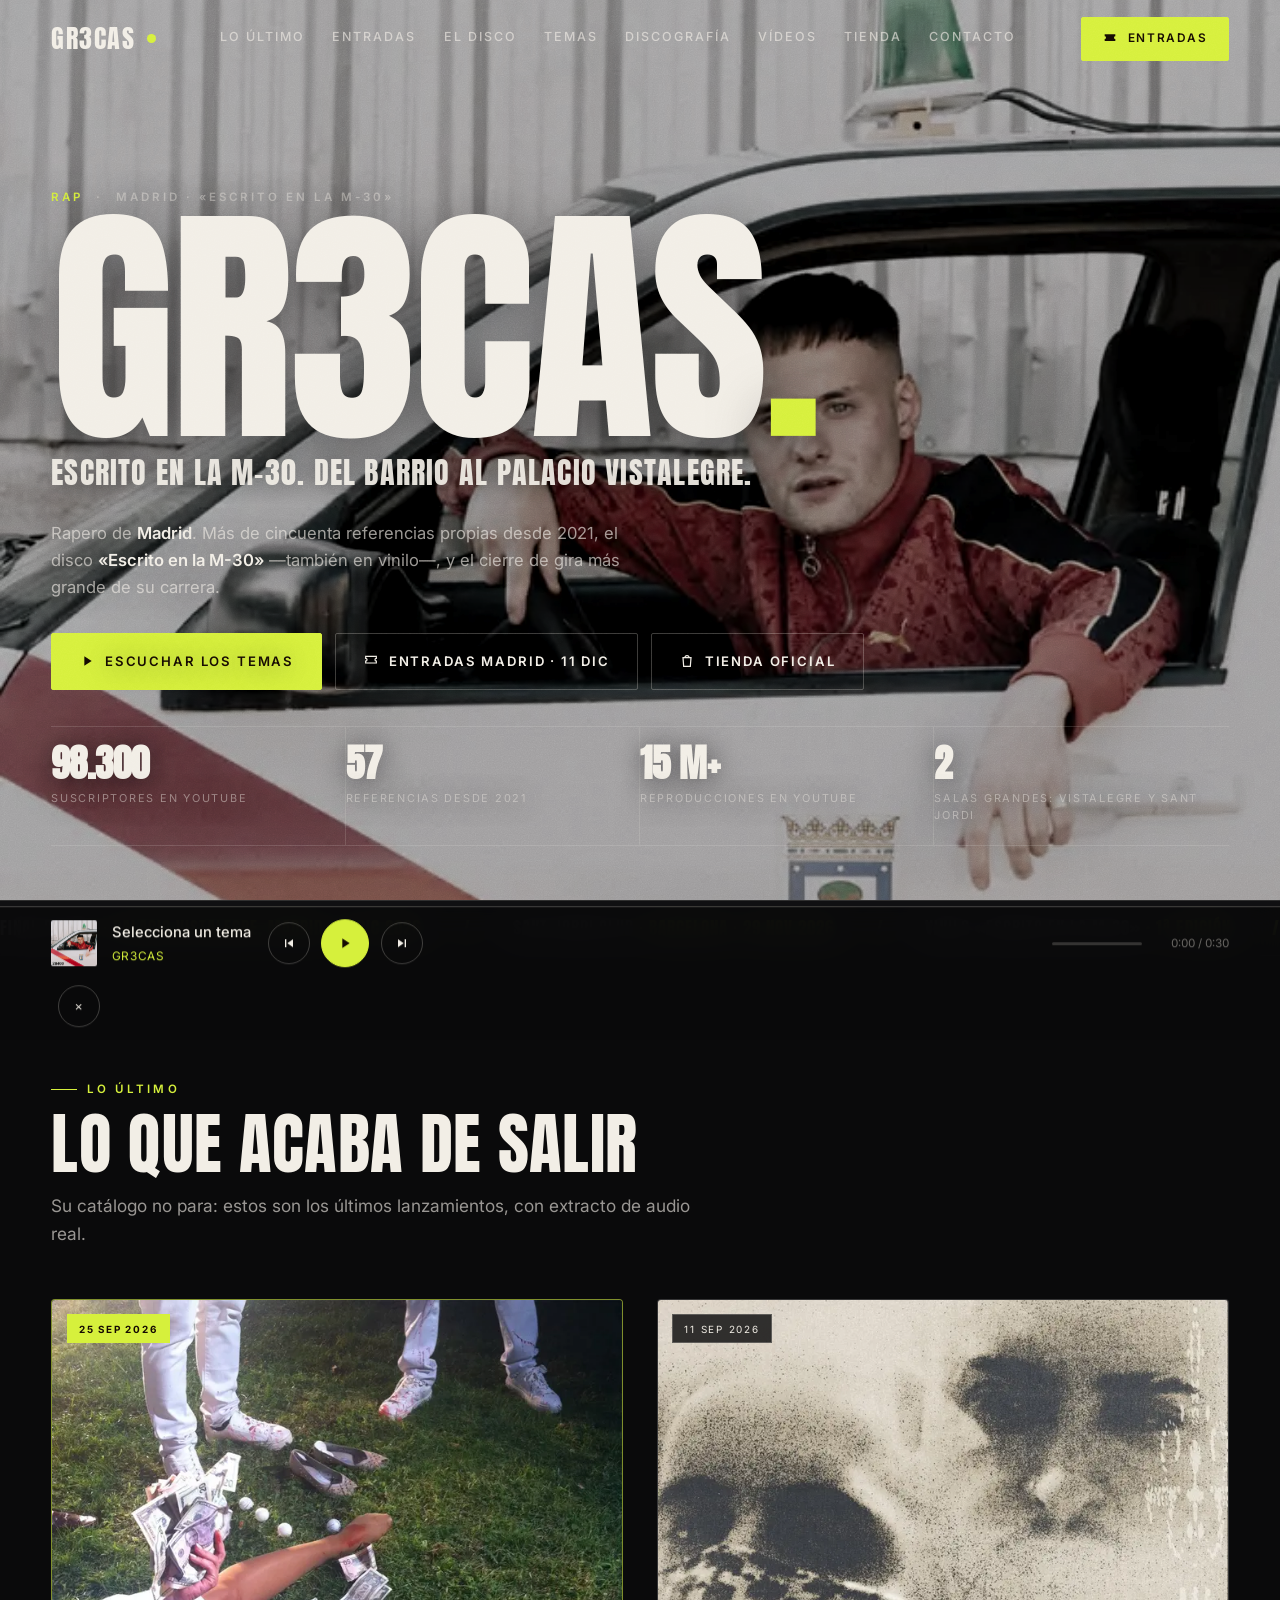
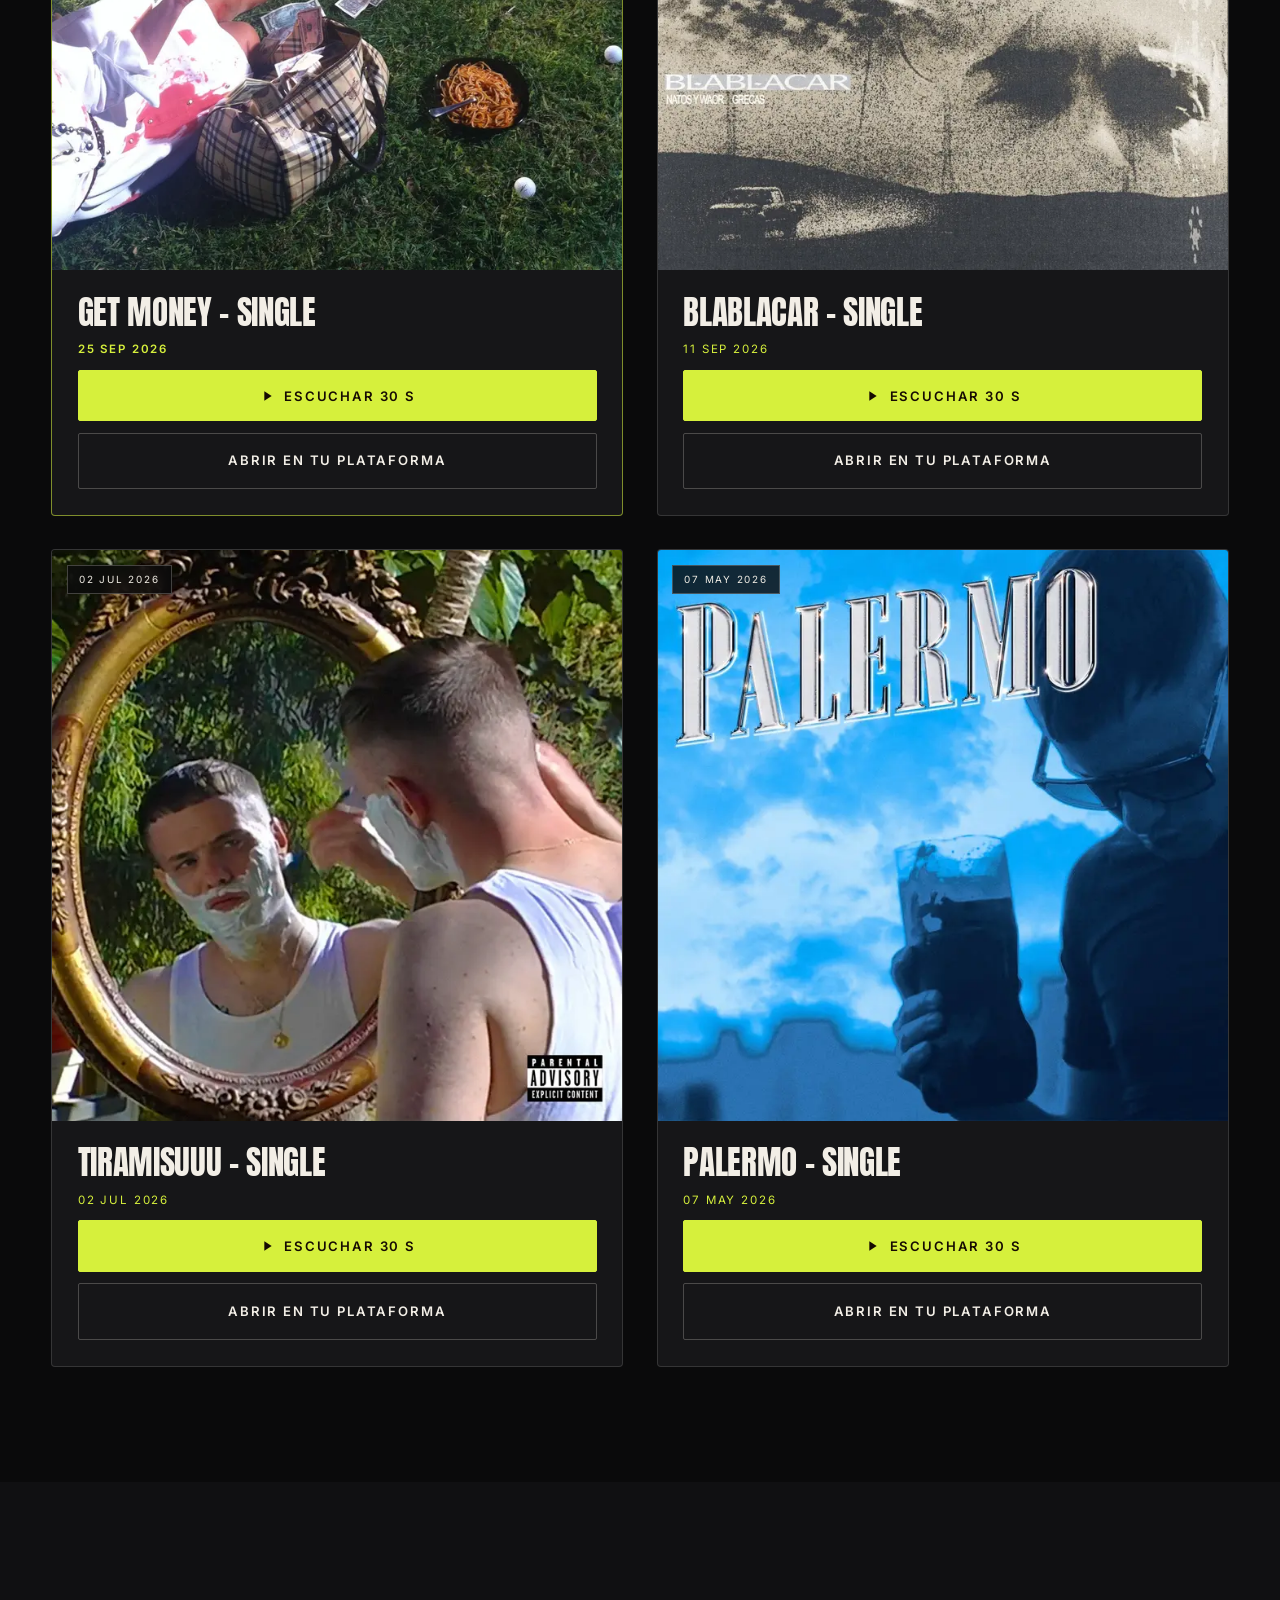
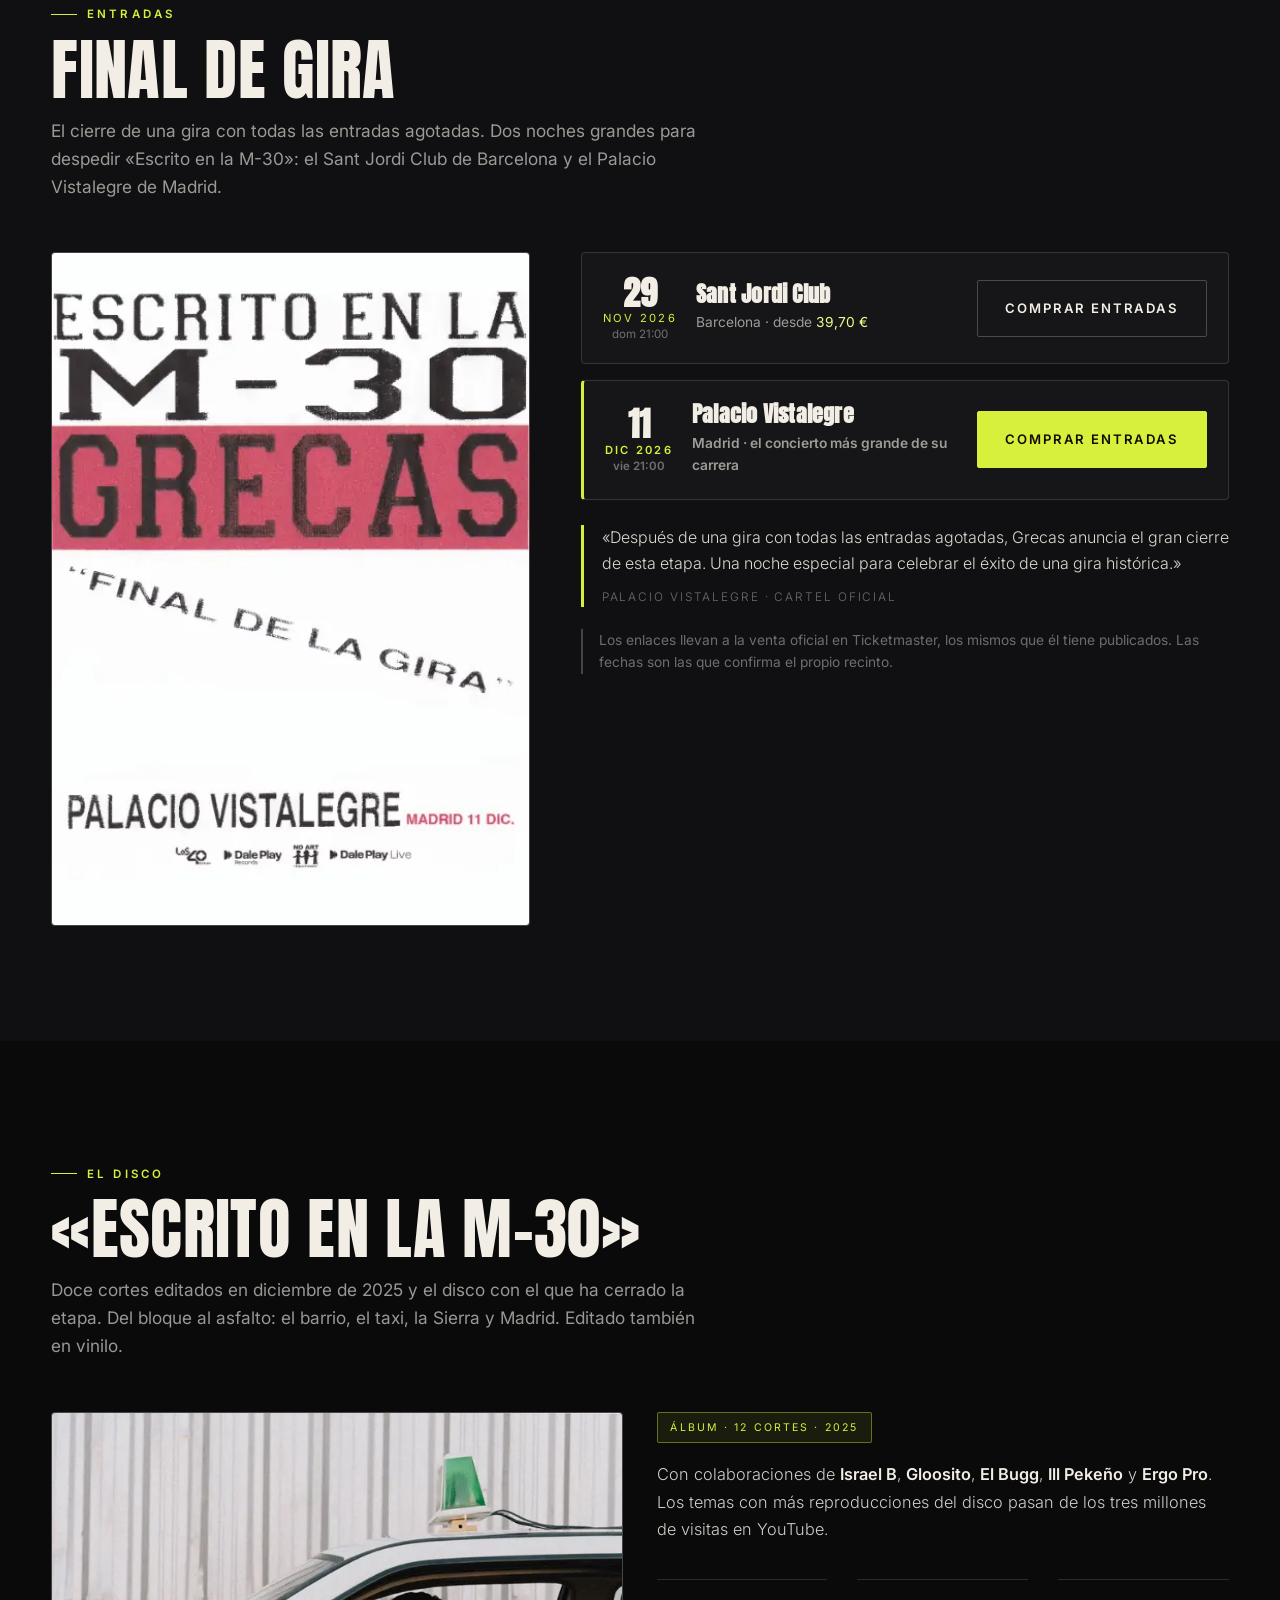
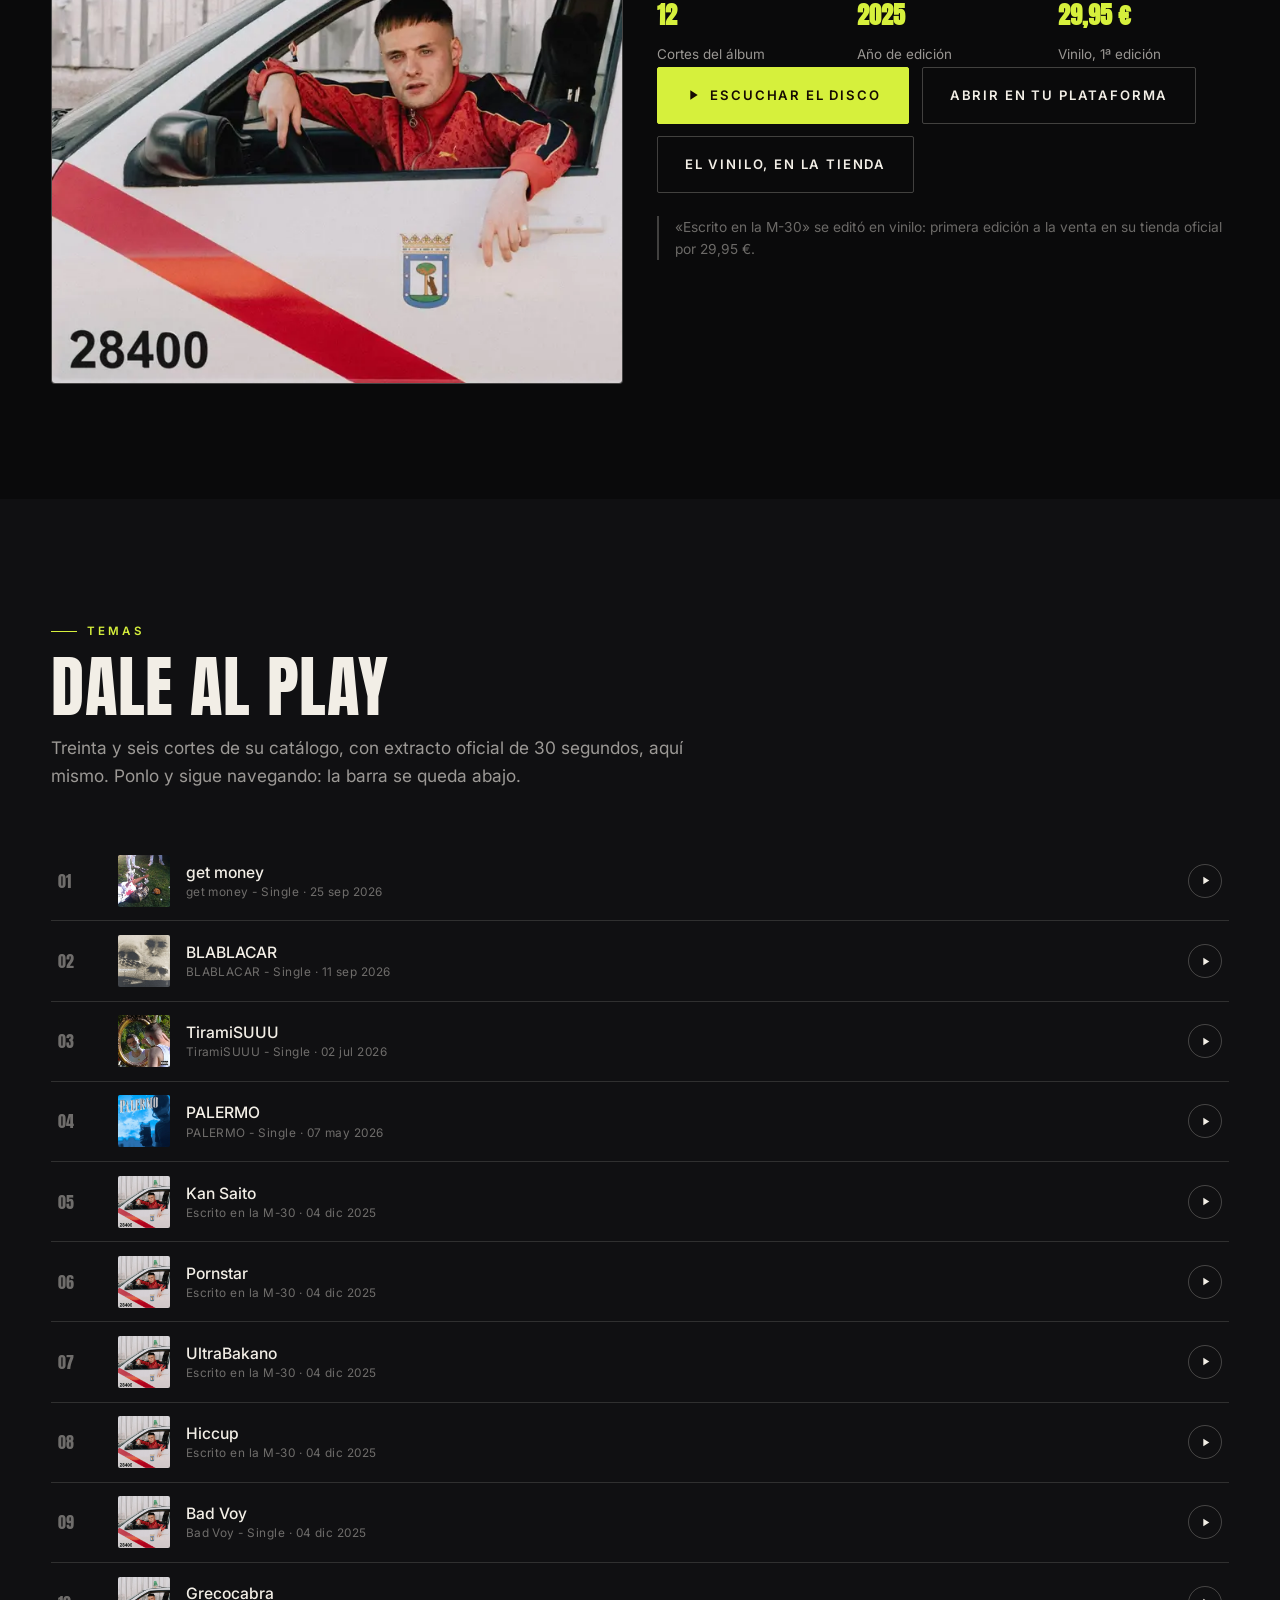
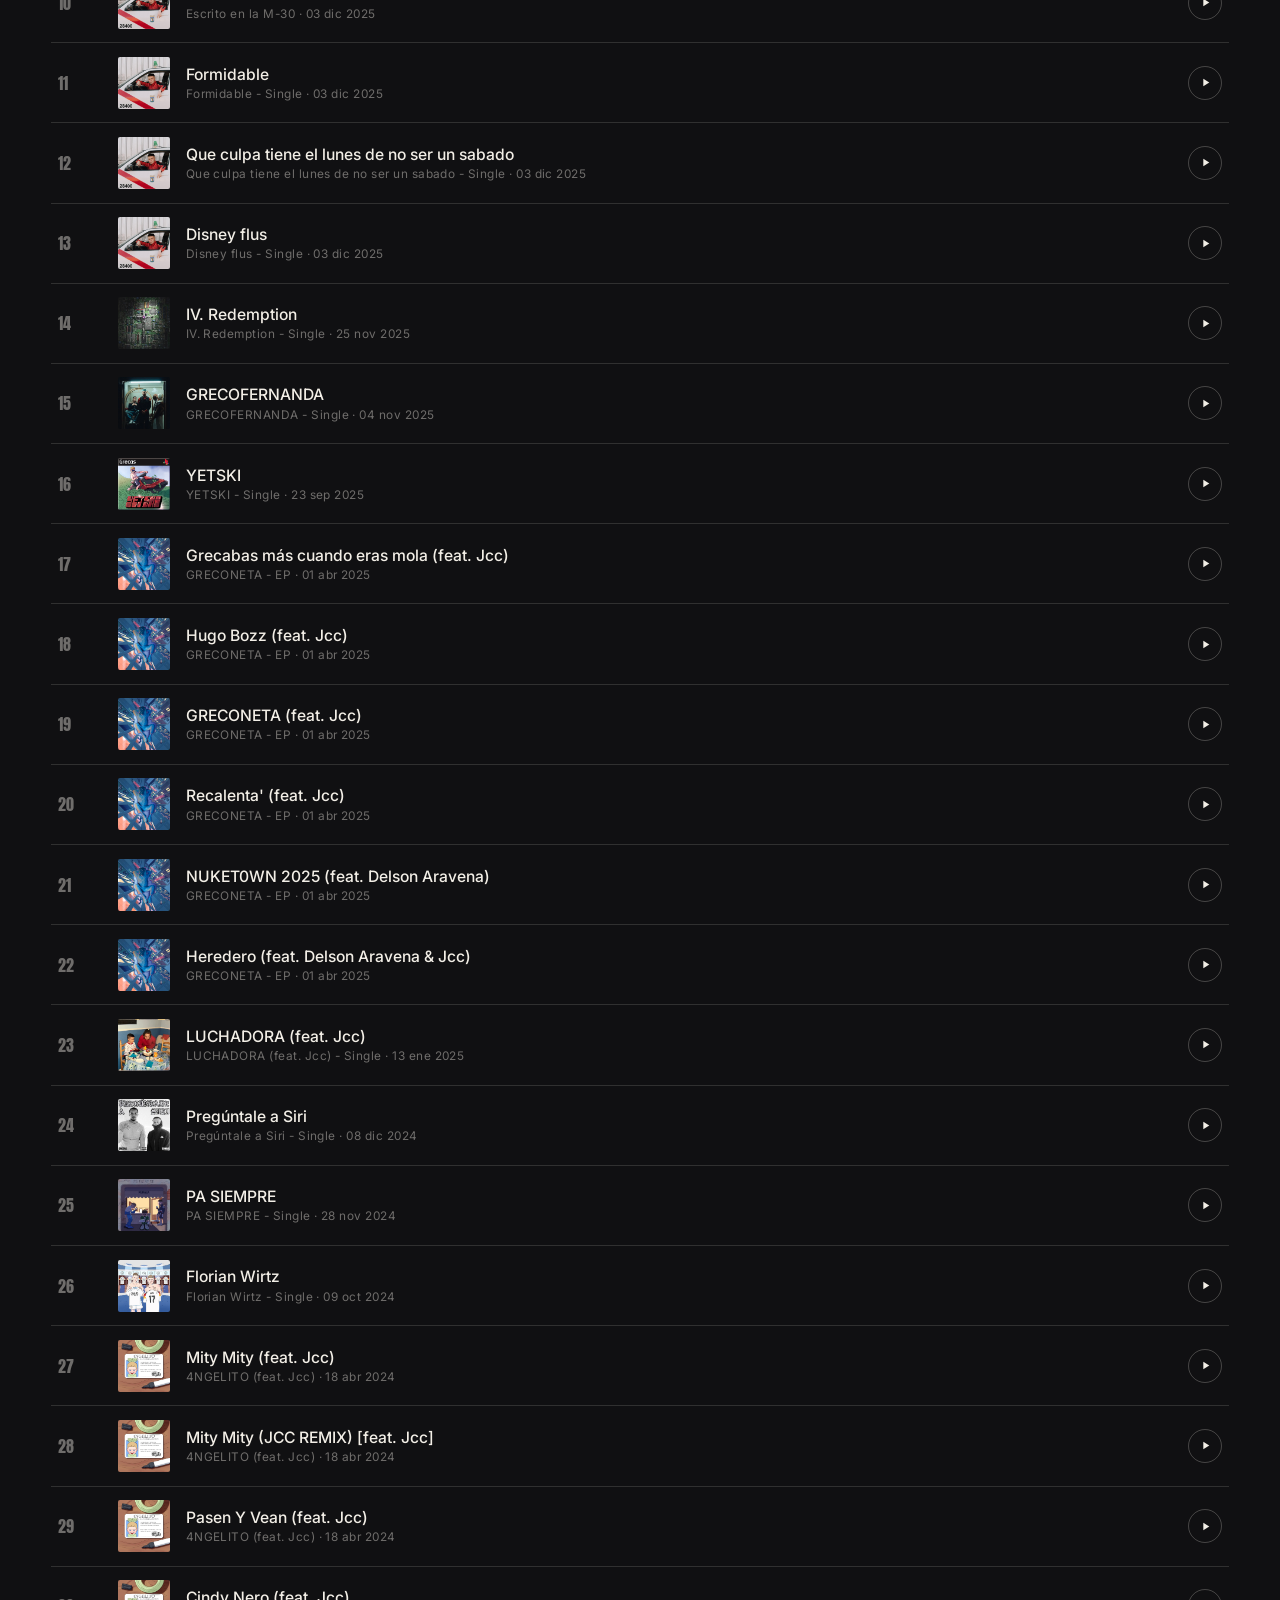
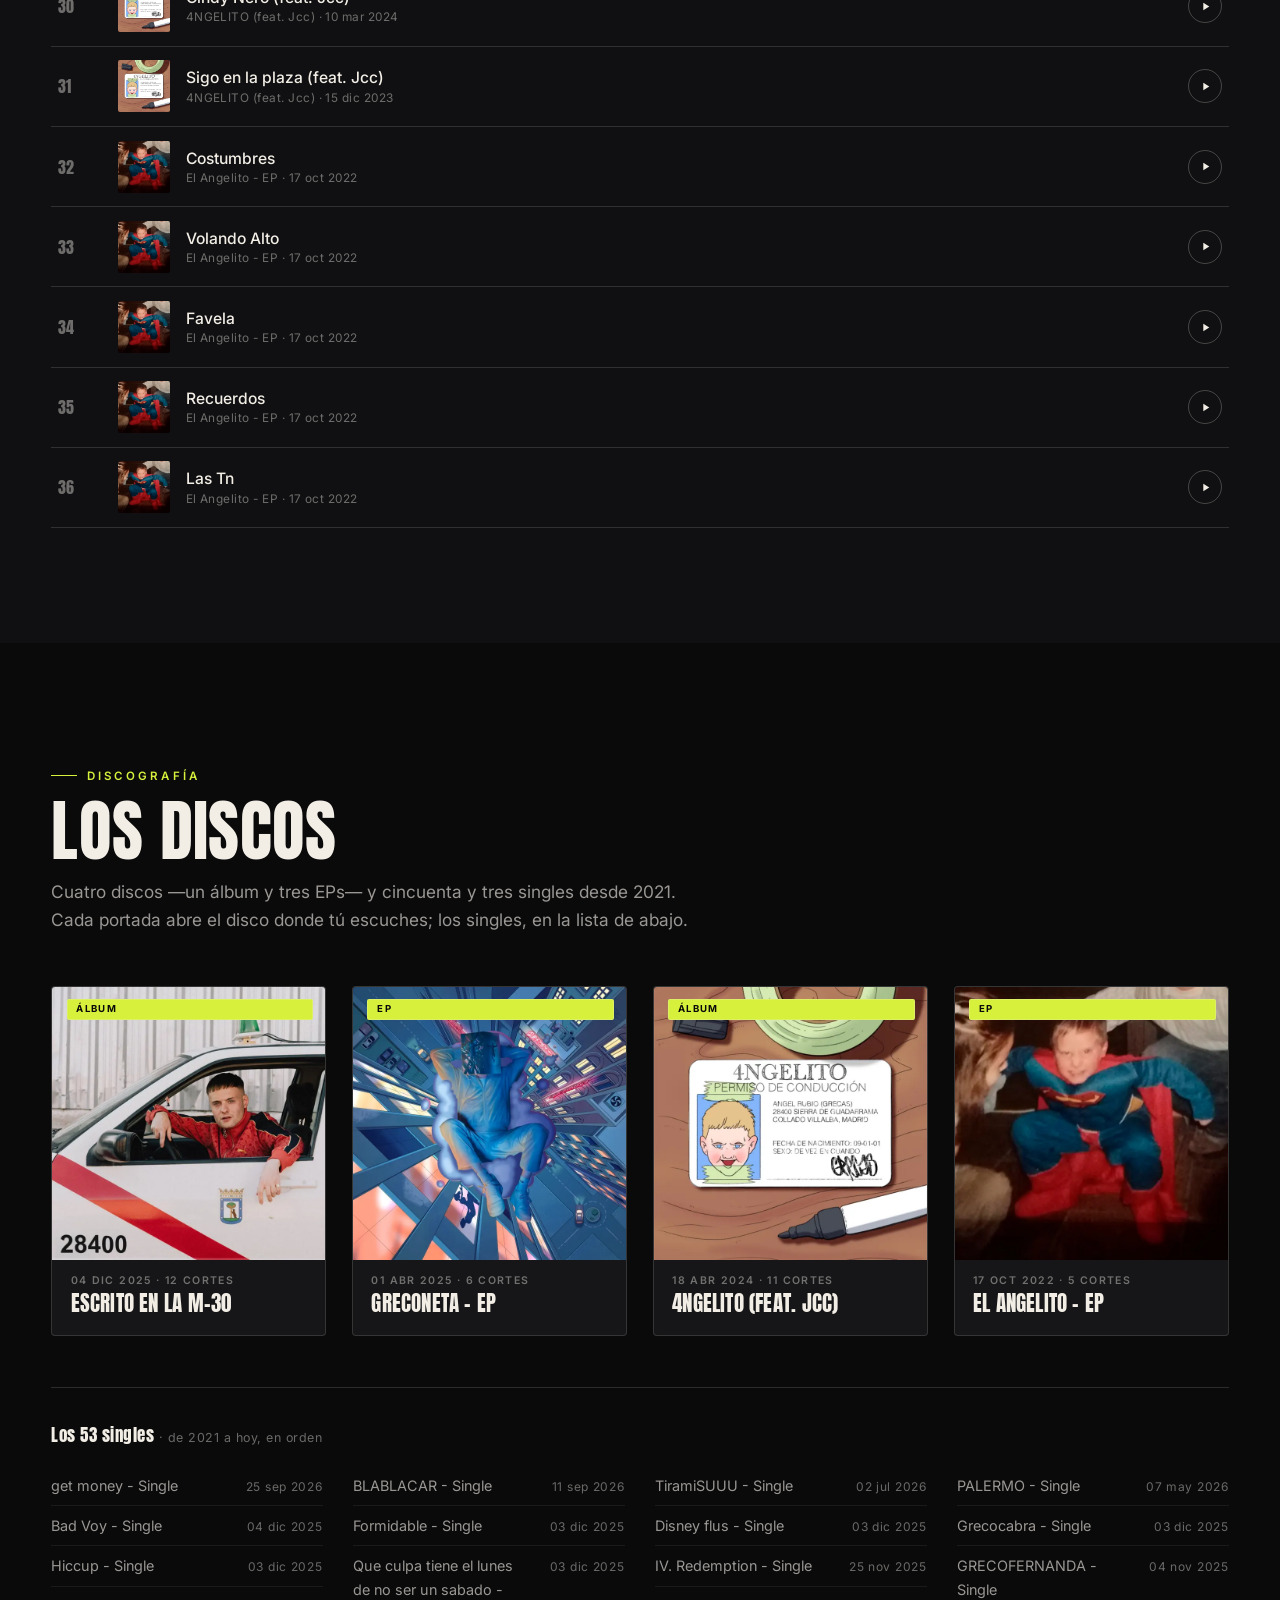
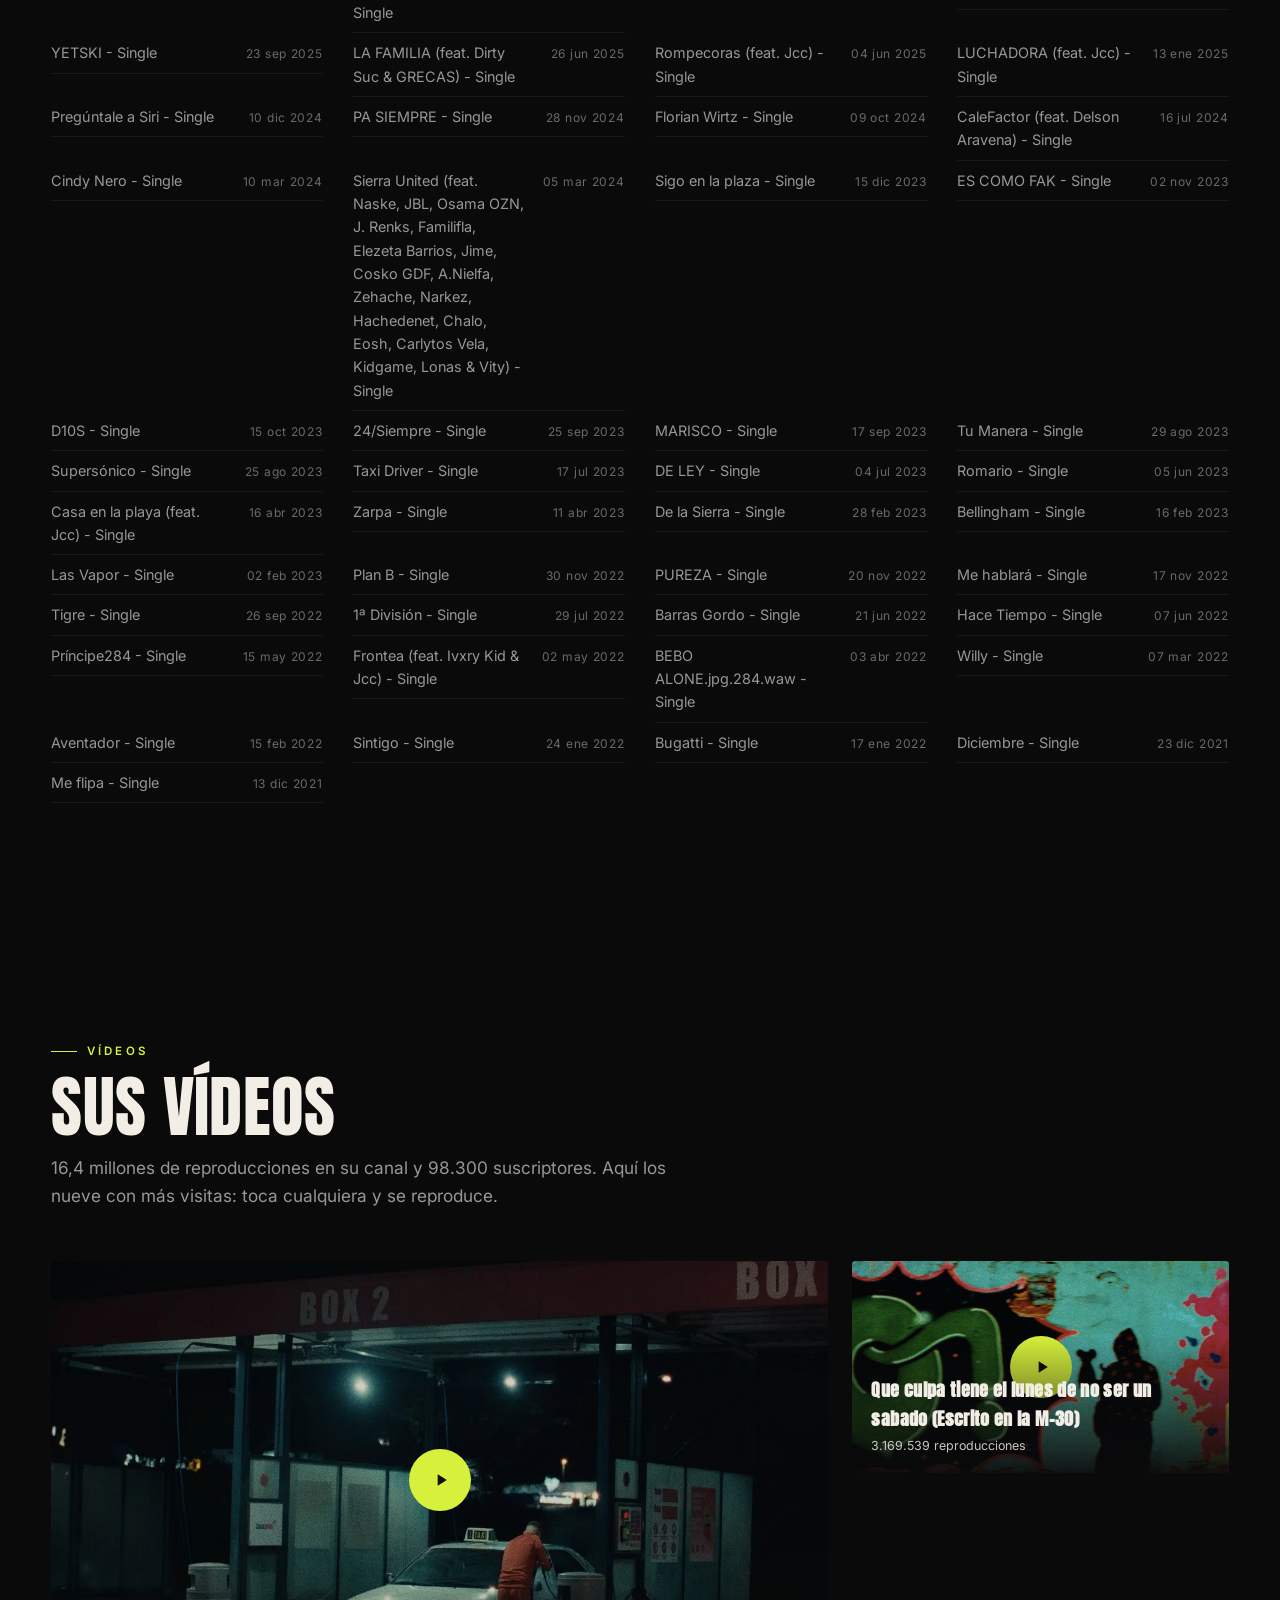
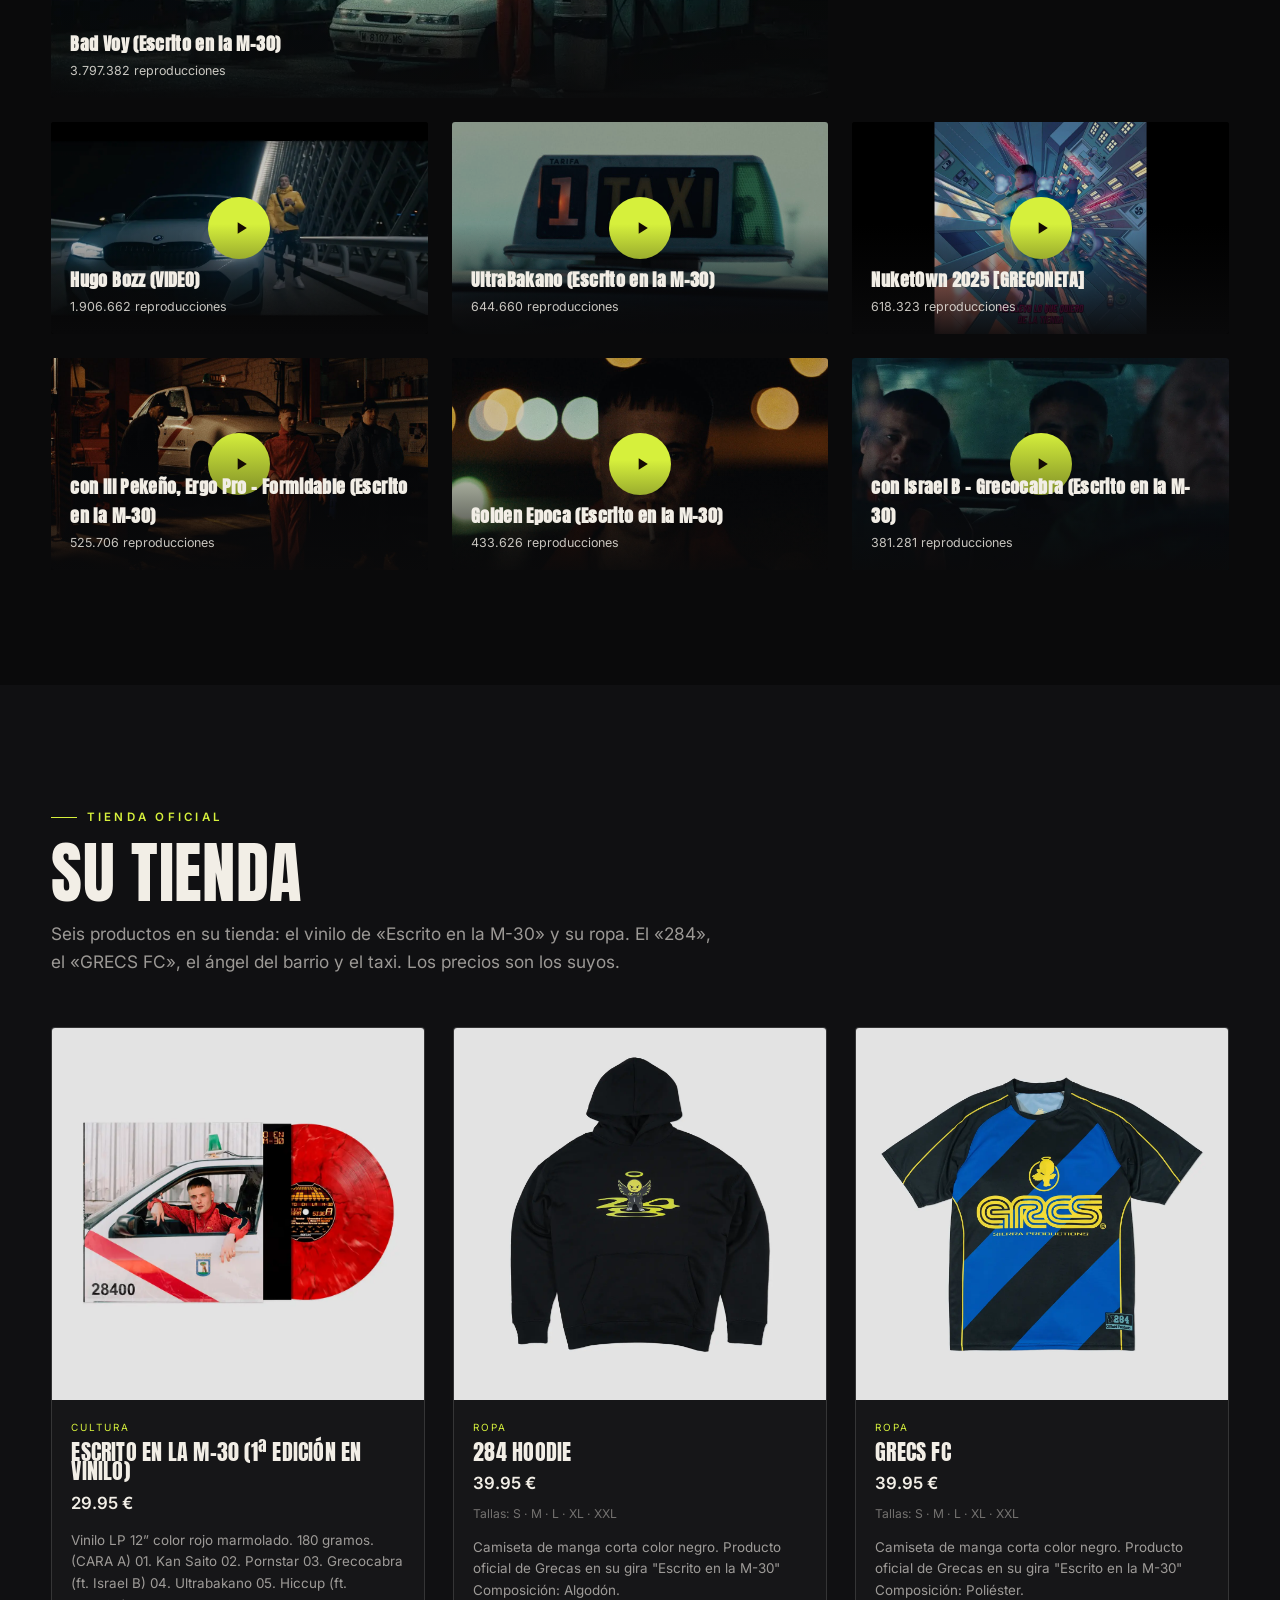
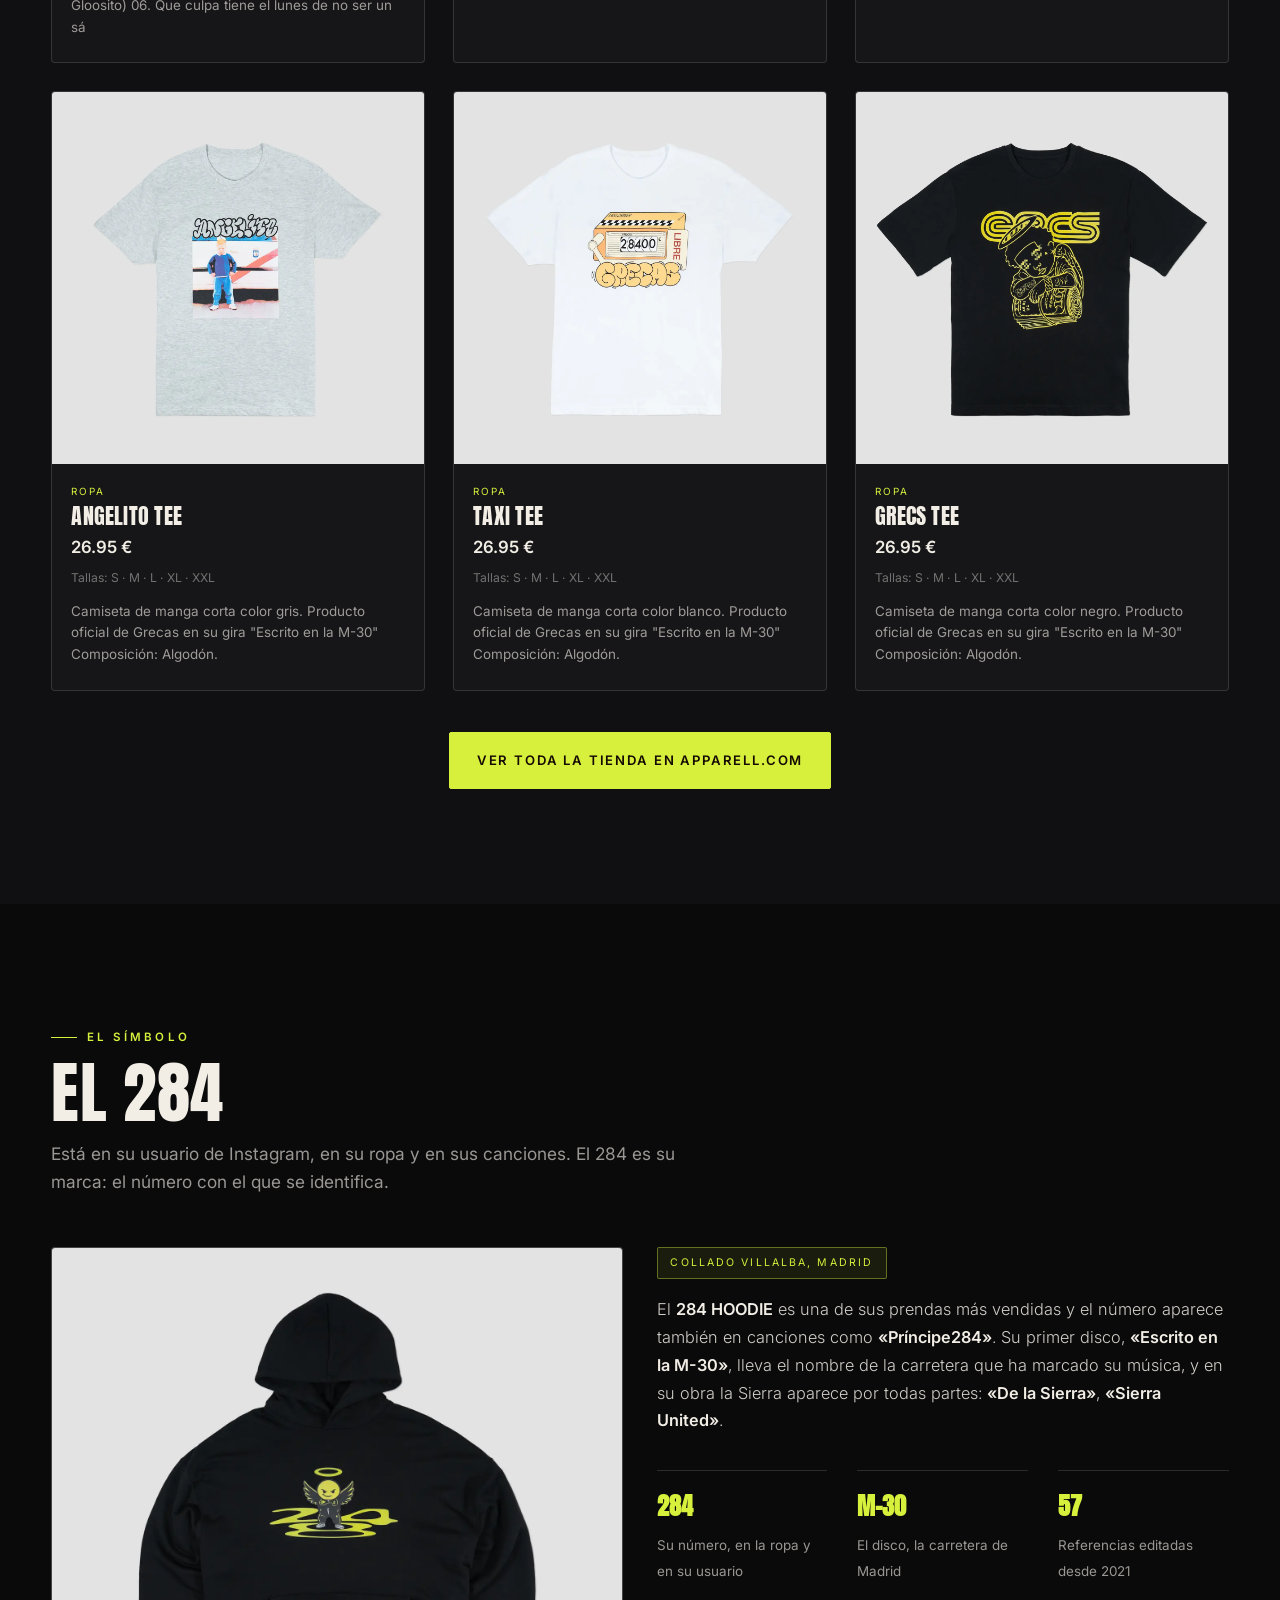
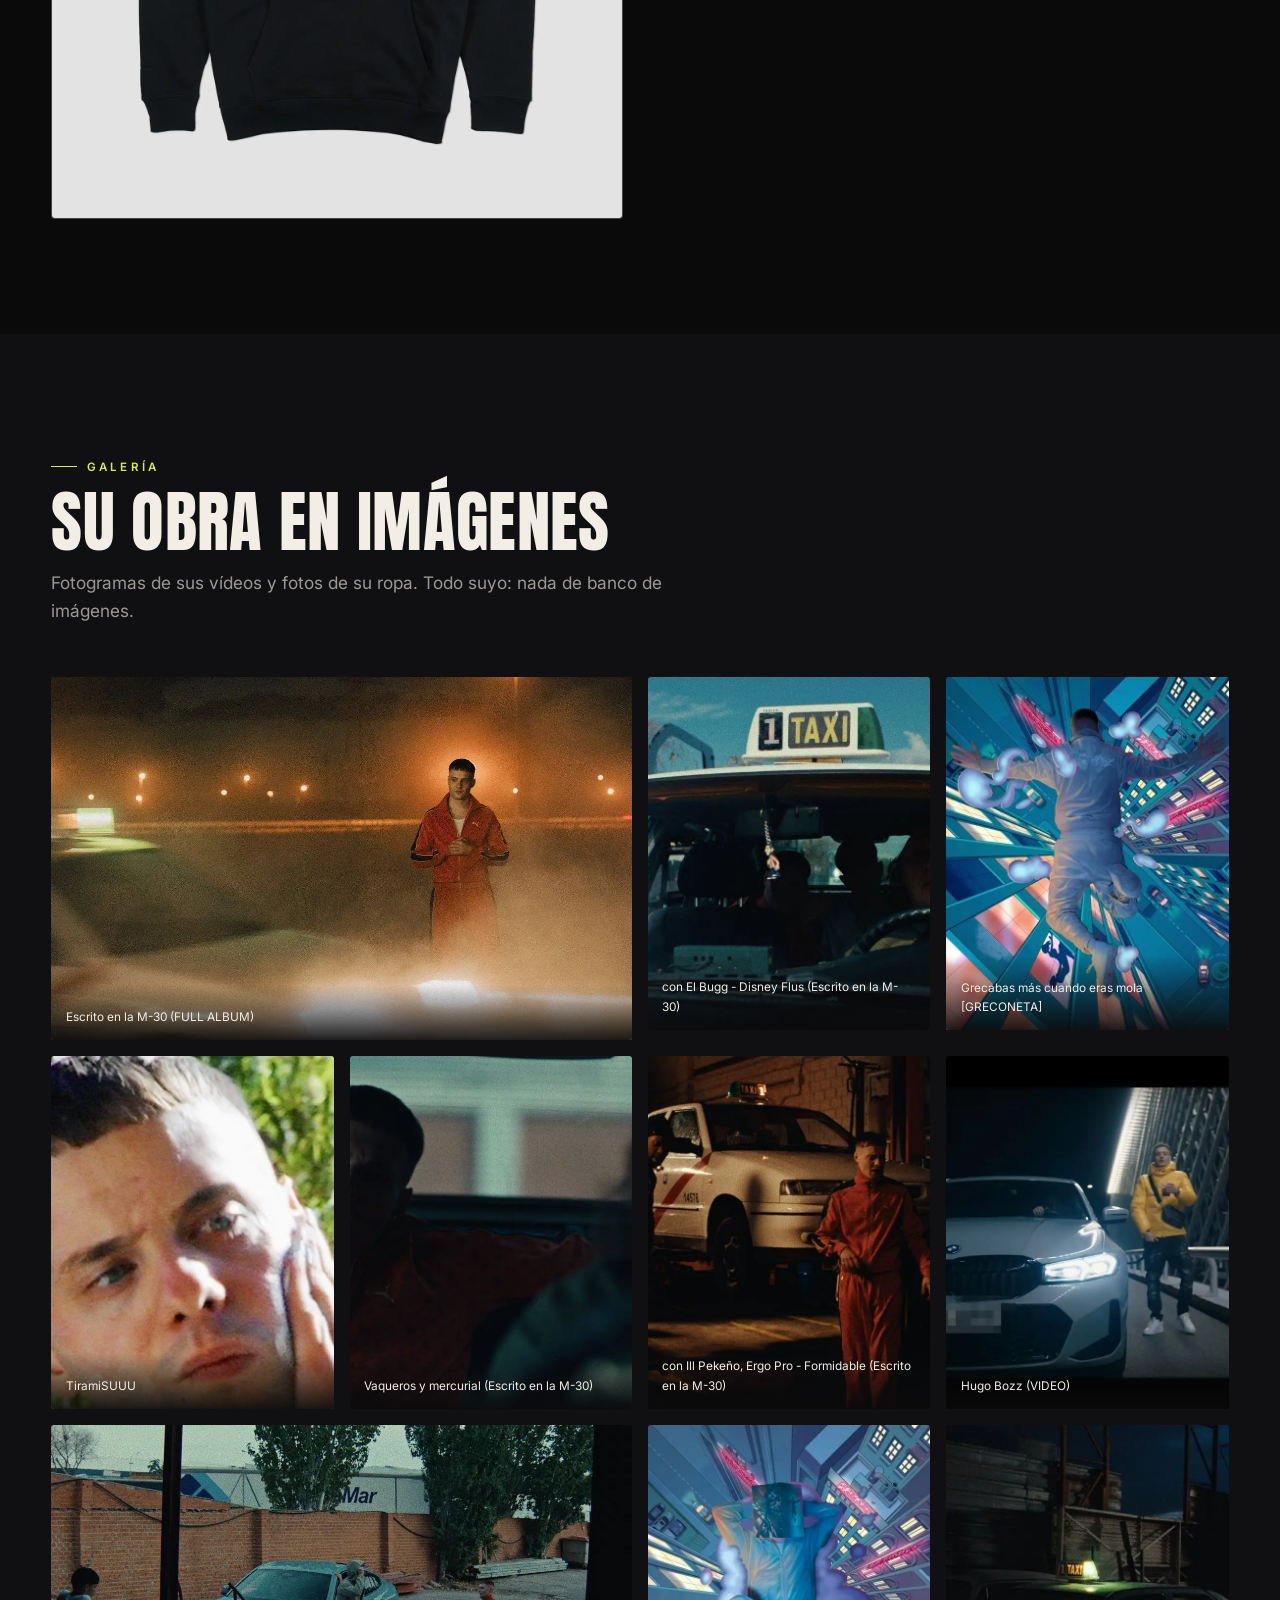
==== commit 1849f193: "GR3CAS: una foto por disco, singles en lista, galeria sin duplicados" ====
--- a/index.html
+++ b/index.html
@@ -662,353 +662,101 @@
   <div class="wrap">
     <div class="cabecera-sec rv">
       <span class="eyebrow">Discografía</span>
-      <h2>Cincuenta y siete referencias</h2>
-      <p class="lead">Todo lo que ha sacado desde 2021: el disco, los EPs y los singles, en orden.
-        Cada portada abre el lanzamiento donde tú escuches.</p>
-    </div>
-    <div class="cuatro rv">
-      <a class="tarjeta rv" href="https://song.link/i/6814927803" target="_blank" rel="noopener" title="Abrir «get money - Single» en tu plataforma">
-        <div class="arte"><span class="etiqueta">Single</span>
-          <img src="assets/portadas/6814927803.webp" alt="get money - Single" loading="lazy"></div>
-        <div class="cuerpo"><span class="meta">25 sep 2026</span>
-          <h3>get money - Single</h3></div>
-      </a>
-      <a class="tarjeta rv" href="https://song.link/i/6800799541" target="_blank" rel="noopener" title="Abrir «BLABLACAR - Single» en tu plataforma">
-        <div class="arte"><span class="etiqueta">Single</span>
-          <img src="assets/portadas/6800799541.webp" alt="BLABLACAR - Single" loading="lazy"></div>
-        <div class="cuerpo"><span class="meta">11 sep 2026</span>
-          <h3>BLABLACAR - Single</h3></div>
-      </a>
-      <a class="tarjeta rv" href="https://song.link/i/6782859849" target="_blank" rel="noopener" title="Abrir «TiramiSUUU - Single» en tu plataforma">
-        <div class="arte"><span class="etiqueta">Single</span>
-          <img src="assets/portadas/6782859849.webp" alt="TiramiSUUU - Single" loading="lazy"></div>
-        <div class="cuerpo"><span class="meta">02 jul 2026</span>
-          <h3>TiramiSUUU - Single</h3></div>
-      </a>
-      <a class="tarjeta rv" href="https://song.link/i/1896233760" target="_blank" rel="noopener" title="Abrir «PALERMO - Single» en tu plataforma">
-        <div class="arte"><span class="etiqueta">Single</span>
-          <img src="assets/portadas/1896233760.webp" alt="PALERMO - Single" loading="lazy"></div>
-        <div class="cuerpo"><span class="meta">07 may 2026</span>
-          <h3>PALERMO - Single</h3></div>
-      </a>
-      <a class="tarjeta rv" href="https://song.link/i/1854173544" target="_blank" rel="noopener" title="Abrir «Escrito en la M-30» en tu plataforma">
+      <h2>Los discos</h2>
+      <p class="lead">Cuatro discos —un álbum y tres EPs— y cincuenta y tres singles desde 2021.
+        Cada portada abre el disco donde tú escuches; los singles, en la lista de abajo.</p>
+    </div>
+    <div class="discos-grid rv">
+      <a class="disco rv" href="https://song.link/i/1854173544" target="_blank" rel="noopener">
         <div class="arte"><span class="etiqueta">Álbum</span>
           <img src="assets/portadas/1854173544.webp" alt="Escrito en la M-30" loading="lazy"></div>
-        <div class="cuerpo"><span class="meta">04 dic 2025</span>
-          <h3>Escrito en la M-30</h3></div>
-      </a>
-      <a class="tarjeta rv" href="https://song.link/i/1870604621" target="_blank" rel="noopener" title="Abrir «Bad Voy - Single» en tu plataforma">
-        <div class="arte"><span class="etiqueta">Single</span>
-          <img src="assets/portadas/1870604621.webp" alt="Bad Voy - Single" loading="lazy"></div>
-        <div class="cuerpo"><span class="meta">04 dic 2025</span>
-          <h3>Bad Voy - Single</h3></div>
-      </a>
-      <a class="tarjeta rv" href="https://song.link/i/1857687056" target="_blank" rel="noopener" title="Abrir «Formidable - Single» en tu plataforma">
-        <div class="arte"><span class="etiqueta">Single</span>
-          <img src="assets/portadas/1857687056.webp" alt="Formidable - Single" loading="lazy"></div>
-        <div class="cuerpo"><span class="meta">03 dic 2025</span>
-          <h3>Formidable - Single</h3></div>
-      </a>
-      <a class="tarjeta rv" href="https://song.link/i/1857691892" target="_blank" rel="noopener" title="Abrir «Disney flus - Single» en tu plataforma">
-        <div class="arte"><span class="etiqueta">Single</span>
-          <img src="assets/portadas/1857691892.webp" alt="Disney flus - Single" loading="lazy"></div>
-        <div class="cuerpo"><span class="meta">03 dic 2025</span>
-          <h3>Disney flus - Single</h3></div>
-      </a>
-      <a class="tarjeta rv" href="https://song.link/i/1857691704" target="_blank" rel="noopener" title="Abrir «Grecocabra - Single» en tu plataforma">
-        <div class="arte"><span class="etiqueta">Single</span>
-          <img src="assets/portadas/1857691704.webp" alt="Grecocabra - Single" loading="lazy"></div>
-        <div class="cuerpo"><span class="meta">03 dic 2025</span>
-          <h3>Grecocabra - Single</h3></div>
-      </a>
-      <a class="tarjeta rv" href="https://song.link/i/1857691965" target="_blank" rel="noopener" title="Abrir «Hiccup - Single» en tu plataforma">
-        <div class="arte"><span class="etiqueta">Single</span>
-          <img src="assets/portadas/1857691965.webp" alt="Hiccup - Single" loading="lazy"></div>
-        <div class="cuerpo"><span class="meta">03 dic 2025</span>
-          <h3>Hiccup - Single</h3></div>
-      </a>
-      <a class="tarjeta rv" href="https://song.link/i/1862539248" target="_blank" rel="noopener" title="Abrir «Que culpa tiene el lunes de no ser un sabado - Single» en tu plataforma">
-        <div class="arte"><span class="etiqueta">Single</span>
-          <img src="assets/portadas/1862539248.webp" alt="Que culpa tiene el lunes de no ser un sabado - Single" loading="lazy"></div>
-        <div class="cuerpo"><span class="meta">03 dic 2025</span>
-          <h3>Que culpa tiene el lunes de no ser un sabado - Single</h3></div>
-      </a>
-      <a class="tarjeta rv" href="https://song.link/i/1853834065" target="_blank" rel="noopener" title="Abrir «IV. Redemption - Single» en tu plataforma">
-        <div class="arte"><span class="etiqueta">Single</span>
-          <img src="assets/portadas/1853834065.webp" alt="IV. Redemption - Single" loading="lazy"></div>
-        <div class="cuerpo"><span class="meta">25 nov 2025</span>
-          <h3>IV. Redemption - Single</h3></div>
-      </a>
-      <a class="tarjeta rv" href="https://song.link/i/1846959460" target="_blank" rel="noopener" title="Abrir «GRECOFERNANDA - Single» en tu plataforma">
-        <div class="arte"><span class="etiqueta">Single</span>
-          <img src="assets/portadas/1846959460.webp" alt="GRECOFERNANDA - Single" loading="lazy"></div>
-        <div class="cuerpo"><span class="meta">04 nov 2025</span>
-          <h3>GRECOFERNANDA - Single</h3></div>
-      </a>
-      <a class="tarjeta rv" href="https://song.link/i/1840266719" target="_blank" rel="noopener" title="Abrir «YETSKI - Single» en tu plataforma">
-        <div class="arte"><span class="etiqueta">Single</span>
-          <img src="assets/portadas/1840266719.webp" alt="YETSKI - Single" loading="lazy"></div>
-        <div class="cuerpo"><span class="meta">23 sep 2025</span>
-          <h3>YETSKI - Single</h3></div>
-      </a>
-      <a class="tarjeta rv" href="https://song.link/i/6768295200" target="_blank" rel="noopener" title="Abrir «LA FAMILIA (feat. Dirty Suc & GRECAS) - Single» en tu plataforma">
-        <div class="arte"><span class="etiqueta">Single</span>
-          <img src="assets/portadas/6768295200.webp" alt="LA FAMILIA (feat. Dirty Suc & GRECAS) - Single" loading="lazy"></div>
-        <div class="cuerpo"><span class="meta">26 jun 2025</span>
-          <h3>LA FAMILIA (feat. Dirty Suc & GRECAS) - Single</h3></div>
-      </a>
-      <a class="tarjeta rv" href="https://song.link/i/1815715326" target="_blank" rel="noopener" title="Abrir «Rompecoras (feat. Jcc) - Single» en tu plataforma">
-        <div class="arte"><span class="etiqueta">Single</span>
-          <img src="assets/portadas/1815715326.webp" alt="Rompecoras (feat. Jcc) - Single" loading="lazy"></div>
-        <div class="cuerpo"><span class="meta">04 jun 2025</span>
-          <h3>Rompecoras (feat. Jcc) - Single</h3></div>
-      </a>
-      <a class="tarjeta rv" href="https://song.link/i/1801493075" target="_blank" rel="noopener" title="Abrir «GRECONETA - EP» en tu plataforma">
+        <div class="cuerpo">
+          <span class="meta">04 dic 2025 · 12 cortes</span>
+          <h3>Escrito en la M-30</h3>
+        </div>
+      </a>
+      <a class="disco rv" href="https://song.link/i/1801493075" target="_blank" rel="noopener">
         <div class="arte"><span class="etiqueta">EP</span>
           <img src="assets/portadas/1801493075.webp" alt="GRECONETA - EP" loading="lazy"></div>
-        <div class="cuerpo"><span class="meta">01 abr 2025</span>
-          <h3>GRECONETA - EP</h3></div>
-      </a>
-      <a class="tarjeta rv" href="https://song.link/i/1789368795" target="_blank" rel="noopener" title="Abrir «LUCHADORA (feat. Jcc) - Single» en tu plataforma">
-        <div class="arte"><span class="etiqueta">Single</span>
-          <img src="assets/portadas/1789368795.webp" alt="LUCHADORA (feat. Jcc) - Single" loading="lazy"></div>
-        <div class="cuerpo"><span class="meta">13 ene 2025</span>
-          <h3>LUCHADORA (feat. Jcc) - Single</h3></div>
-      </a>
-      <a class="tarjeta rv" href="https://song.link/i/1783332972" target="_blank" rel="noopener" title="Abrir «Pregúntale a Siri - Single» en tu plataforma">
-        <div class="arte"><span class="etiqueta">Single</span>
-          <img src="assets/portadas/1783332972.webp" alt="Pregúntale a Siri - Single" loading="lazy"></div>
-        <div class="cuerpo"><span class="meta">10 dic 2024</span>
-          <h3>Pregúntale a Siri - Single</h3></div>
-      </a>
-      <a class="tarjeta rv" href="https://song.link/i/6768312396" target="_blank" rel="noopener" title="Abrir «PA SIEMPRE - Single» en tu plataforma">
-        <div class="arte"><span class="etiqueta">Single</span>
-          <img src="assets/portadas/6768312396.webp" alt="PA SIEMPRE - Single" loading="lazy"></div>
-        <div class="cuerpo"><span class="meta">28 nov 2024</span>
-          <h3>PA SIEMPRE - Single</h3></div>
-      </a>
-      <a class="tarjeta rv" href="https://song.link/i/1769409992" target="_blank" rel="noopener" title="Abrir «Florian Wirtz - Single» en tu plataforma">
-        <div class="arte"><span class="etiqueta">Single</span>
-          <img src="assets/portadas/1769409992.webp" alt="Florian Wirtz - Single" loading="lazy"></div>
-        <div class="cuerpo"><span class="meta">09 oct 2024</span>
-          <h3>Florian Wirtz - Single</h3></div>
-      </a>
-      <a class="tarjeta rv" href="https://song.link/i/1756081208" target="_blank" rel="noopener" title="Abrir «CaleFactor (feat. Delson Aravena) - Single» en tu plataforma">
-        <div class="arte"><span class="etiqueta">Single</span>
-          <img src="assets/portadas/1756081208.webp" alt="CaleFactor (feat. Delson Aravena) - Single" loading="lazy"></div>
-        <div class="cuerpo"><span class="meta">16 jul 2024</span>
-          <h3>CaleFactor (feat. Delson Aravena) - Single</h3></div>
-      </a>
-      <a class="tarjeta rv" href="https://song.link/i/1740383307" target="_blank" rel="noopener" title="Abrir «4NGELITO (feat. Jcc)» en tu plataforma">
+        <div class="cuerpo">
+          <span class="meta">01 abr 2025 · 6 cortes</span>
+          <h3>GRECONETA - EP</h3>
+        </div>
+      </a>
+      <a class="disco rv" href="https://song.link/i/1740383307" target="_blank" rel="noopener">
         <div class="arte"><span class="etiqueta">Álbum</span>
           <img src="assets/portadas/1740383307.webp" alt="4NGELITO (feat. Jcc)" loading="lazy"></div>
-        <div class="cuerpo"><span class="meta">18 abr 2024</span>
-          <h3>4NGELITO (feat. Jcc)</h3></div>
-      </a>
-      <a class="tarjeta rv" href="https://song.link/i/1734215092" target="_blank" rel="noopener" title="Abrir «Cindy Nero - Single» en tu plataforma">
-        <div class="arte"><span class="etiqueta">Single</span>
-          <img src="assets/portadas/1734215092.webp" alt="Cindy Nero - Single" loading="lazy"></div>
-        <div class="cuerpo"><span class="meta">10 mar 2024</span>
-          <h3>Cindy Nero - Single</h3></div>
-      </a>
-      <a class="tarjeta rv" href="https://song.link/i/1733988804" target="_blank" rel="noopener" title="Abrir «Sierra United (feat. Naske, JBL, Osama OZN, J. Renks, Familifla, Elezeta Barrios, Jime, Cosko GDF, A.Nielfa, Zehache, Narkez, Hachedenet, Chalo, Eosh, Carlytos Vela, Kidgame, Lonas & Vity) - Single» en tu plataforma">
-        <div class="arte"><span class="etiqueta">Single</span>
-          <img src="assets/portadas/1733988804.webp" alt="Sierra United (feat. Naske, JBL, Osama OZN, J. Renks, Familifla, Elezeta Barrios, Jime, Cosko GDF, A.Nielfa, Zehache, Narkez, Hachedenet, Chalo, Eosh, Carlytos Vela, Kidgame, Lonas & Vity) - Single" loading="lazy"></div>
-        <div class="cuerpo"><span class="meta">05 mar 2024</span>
-          <h3>Sierra United (feat. Naske, JBL, Osama OZN, J. Renks, Familifla, Elezeta Barrios, Jime, Cosko GDF, A.Nielfa, Zehache, Narkez, Hachedenet, Chalo, Eosh, Carlytos Vela, Kidgame, Lonas & Vity) - Single</h3></div>
-      </a>
-      <a class="tarjeta rv" href="https://song.link/i/1719841167" target="_blank" rel="noopener" title="Abrir «Sigo en la plaza - Single» en tu plataforma">
-        <div class="arte"><span class="etiqueta">Single</span>
-          <img src="assets/portadas/1719841167.webp" alt="Sigo en la plaza - Single" loading="lazy"></div>
-        <div class="cuerpo"><span class="meta">15 dic 2023</span>
-          <h3>Sigo en la plaza - Single</h3></div>
-      </a>
-      <a class="tarjeta rv" href="https://song.link/i/1713342159" target="_blank" rel="noopener" title="Abrir «ES COMO FAK - Single» en tu plataforma">
-        <div class="arte"><span class="etiqueta">Single</span>
-          <img src="assets/portadas/1713342159.webp" alt="ES COMO FAK - Single" loading="lazy"></div>
-        <div class="cuerpo"><span class="meta">02 nov 2023</span>
-          <h3>ES COMO FAK - Single</h3></div>
-      </a>
-      <a class="tarjeta rv" href="https://song.link/i/1746602391" target="_blank" rel="noopener" title="Abrir «D10S - Single» en tu plataforma">
-        <div class="arte"><span class="etiqueta">Single</span>
-          <img src="assets/portadas/1746602391.webp" alt="D10S - Single" loading="lazy"></div>
-        <div class="cuerpo"><span class="meta">15 oct 2023</span>
-          <h3>D10S - Single</h3></div>
-      </a>
-      <a class="tarjeta rv" href="https://song.link/i/1746567145" target="_blank" rel="noopener" title="Abrir «24/Siempre - Single» en tu plataforma">
-        <div class="arte"><span class="etiqueta">Single</span>
-          <img src="assets/portadas/1746567145.webp" alt="24/Siempre - Single" loading="lazy"></div>
-        <div class="cuerpo"><span class="meta">25 sep 2023</span>
-          <h3>24/Siempre - Single</h3></div>
-      </a>
-      <a class="tarjeta rv" href="https://song.link/i/1717837409" target="_blank" rel="noopener" title="Abrir «MARISCO - Single» en tu plataforma">
-        <div class="arte"><span class="etiqueta">Single</span>
-          <img src="assets/portadas/1717837409.webp" alt="MARISCO - Single" loading="lazy"></div>
-        <div class="cuerpo"><span class="meta">17 sep 2023</span>
-          <h3>MARISCO - Single</h3></div>
-      </a>
-      <a class="tarjeta rv" href="https://song.link/i/1746567056" target="_blank" rel="noopener" title="Abrir «Tu Manera - Single» en tu plataforma">
-        <div class="arte"><span class="etiqueta">Single</span>
-          <img src="assets/portadas/1746567056.webp" alt="Tu Manera - Single" loading="lazy"></div>
-        <div class="cuerpo"><span class="meta">29 ago 2023</span>
-          <h3>Tu Manera - Single</h3></div>
-      </a>
-      <a class="tarjeta rv" href="https://song.link/i/1702941794" target="_blank" rel="noopener" title="Abrir «Supersónico - Single» en tu plataforma">
-        <div class="arte"><span class="etiqueta">Single</span>
-          <img src="assets/portadas/1702941794.webp" alt="Supersónico - Single" loading="lazy"></div>
-        <div class="cuerpo"><span class="meta">25 ago 2023</span>
-          <h3>Supersónico - Single</h3></div>
-      </a>
-      <a class="tarjeta rv" href="https://song.link/i/1717114746" target="_blank" rel="noopener" title="Abrir «Taxi Driver - Single» en tu plataforma">
-        <div class="arte"><span class="etiqueta">Single</span>
-          <img src="assets/portadas/1717114746.webp" alt="Taxi Driver - Single" loading="lazy"></div>
-        <div class="cuerpo"><span class="meta">17 jul 2023</span>
-          <h3>Taxi Driver - Single</h3></div>
-      </a>
-      <a class="tarjeta rv" href="https://song.link/i/6768311557" target="_blank" rel="noopener" title="Abrir «DE LEY - Single» en tu plataforma">
-        <div class="arte"><span class="etiqueta">Single</span>
-          <img src="assets/portadas/6768311557.webp" alt="DE LEY - Single" loading="lazy"></div>
-        <div class="cuerpo"><span class="meta">04 jul 2023</span>
-          <h3>DE LEY - Single</h3></div>
-      </a>
-      <a class="tarjeta rv" href="https://song.link/i/1717032890" target="_blank" rel="noopener" title="Abrir «Romario - Single» en tu plataforma">
-        <div class="arte"><span class="etiqueta">Single</span>
-          <img src="assets/portadas/1717032890.webp" alt="Romario - Single" loading="lazy"></div>
-        <div class="cuerpo"><span class="meta">05 jun 2023</span>
-          <h3>Romario - Single</h3></div>
-      </a>
-      <a class="tarjeta rv" href="https://song.link/i/1746567064" target="_blank" rel="noopener" title="Abrir «Casa en la playa (feat. Jcc) - Single» en tu plataforma">
-        <div class="arte"><span class="etiqueta">Single</span>
-          <img src="assets/portadas/1746567064.webp" alt="Casa en la playa (feat. Jcc) - Single" loading="lazy"></div>
-        <div class="cuerpo"><span class="meta">16 abr 2023</span>
-          <h3>Casa en la playa (feat. Jcc) - Single</h3></div>
-      </a>
-      <a class="tarjeta rv" href="https://song.link/i/1728125092" target="_blank" rel="noopener" title="Abrir «Zarpa - Single» en tu plataforma">
-        <div class="arte"><span class="etiqueta">Single</span>
-          <img src="assets/portadas/1728125092.webp" alt="Zarpa - Single" loading="lazy"></div>
-        <div class="cuerpo"><span class="meta">11 abr 2023</span>
-          <h3>Zarpa - Single</h3></div>
-      </a>
-      <a class="tarjeta rv" href="https://song.link/i/1717114638" target="_blank" rel="noopener" title="Abrir «De la Sierra - Single» en tu plataforma">
-        <div class="arte"><span class="etiqueta">Single</span>
-          <img src="assets/portadas/1717114638.webp" alt="De la Sierra - Single" loading="lazy"></div>
-        <div class="cuerpo"><span class="meta">28 feb 2023</span>
-          <h3>De la Sierra - Single</h3></div>
-      </a>
-      <a class="tarjeta rv" href="https://song.link/i/6768312856" target="_blank" rel="noopener" title="Abrir «Bellingham - Single» en tu plataforma">
-        <div class="arte"><span class="etiqueta">Single</span>
-          <img src="assets/portadas/6768312856.webp" alt="Bellingham - Single" loading="lazy"></div>
-        <div class="cuerpo"><span class="meta">16 feb 2023</span>
-          <h3>Bellingham - Single</h3></div>
-      </a>
-      <a class="tarjeta rv" href="https://song.link/i/1717006110" target="_blank" rel="noopener" title="Abrir «Las Vapor - Single» en tu plataforma">
-        <div class="arte"><span class="etiqueta">Single</span>
-          <img src="assets/portadas/1717006110.webp" alt="Las Vapor - Single" loading="lazy"></div>
-        <div class="cuerpo"><span class="meta">02 feb 2023</span>
-          <h3>Las Vapor - Single</h3></div>
-      </a>
-      <a class="tarjeta rv" href="https://song.link/i/1746567123" target="_blank" rel="noopener" title="Abrir «Plan B - Single» en tu plataforma">
-        <div class="arte"><span class="etiqueta">Single</span>
-          <img src="assets/portadas/1746567123.webp" alt="Plan B - Single" loading="lazy"></div>
-        <div class="cuerpo"><span class="meta">30 nov 2022</span>
-          <h3>Plan B - Single</h3></div>
-      </a>
-      <a class="tarjeta rv" href="https://song.link/i/6768641045" target="_blank" rel="noopener" title="Abrir «PUREZA - Single» en tu plataforma">
-        <div class="arte"><span class="etiqueta">Single</span>
-          <img src="assets/portadas/6768641045.webp" alt="PUREZA - Single" loading="lazy"></div>
-        <div class="cuerpo"><span class="meta">20 nov 2022</span>
-          <h3>PUREZA - Single</h3></div>
-      </a>
-      <a class="tarjeta rv" href="https://song.link/i/1745578646" target="_blank" rel="noopener" title="Abrir «Me hablará - Single» en tu plataforma">
-        <div class="arte"><span class="etiqueta">Single</span>
-          <img src="assets/portadas/1745578646.webp" alt="Me hablará - Single" loading="lazy"></div>
-        <div class="cuerpo"><span class="meta">17 nov 2022</span>
-          <h3>Me hablará - Single</h3></div>
-      </a>
-      <a class="tarjeta rv" href="https://song.link/i/1745519927" target="_blank" rel="noopener" title="Abrir «El Angelito - EP» en tu plataforma">
+        <div class="cuerpo">
+          <span class="meta">18 abr 2024 · 11 cortes</span>
+          <h3>4NGELITO (feat. Jcc)</h3>
+        </div>
+      </a>
+      <a class="disco rv" href="https://song.link/i/1745519927" target="_blank" rel="noopener">
         <div class="arte"><span class="etiqueta">EP</span>
           <img src="assets/portadas/1745519927.webp" alt="El Angelito - EP" loading="lazy"></div>
-        <div class="cuerpo"><span class="meta">17 oct 2022</span>
-          <h3>El Angelito - EP</h3></div>
-      </a>
-      <a class="tarjeta rv" href="https://song.link/i/1745510050" target="_blank" rel="noopener" title="Abrir «Tigre - Single» en tu plataforma">
-        <div class="arte"><span class="etiqueta">Single</span>
-          <img src="assets/portadas/1745510050.webp" alt="Tigre - Single" loading="lazy"></div>
-        <div class="cuerpo"><span class="meta">26 sep 2022</span>
-          <h3>Tigre - Single</h3></div>
-      </a>
-      <a class="tarjeta rv" href="https://song.link/i/1746735334" target="_blank" rel="noopener" title="Abrir «1ª División - Single» en tu plataforma">
-        <div class="arte"><span class="etiqueta">Single</span>
-          <img src="assets/portadas/1746735334.webp" alt="1ª División - Single" loading="lazy"></div>
-        <div class="cuerpo"><span class="meta">29 jul 2022</span>
-          <h3>1ª División - Single</h3></div>
-      </a>
-      <a class="tarjeta rv" href="https://song.link/i/1713890284" target="_blank" rel="noopener" title="Abrir «Barras Gordo - Single» en tu plataforma">
-        <div class="arte"><span class="etiqueta">Single</span>
-          <img src="assets/portadas/1713890284.webp" alt="Barras Gordo - Single" loading="lazy"></div>
-        <div class="cuerpo"><span class="meta">21 jun 2022</span>
-          <h3>Barras Gordo - Single</h3></div>
-      </a>
-      <a class="tarjeta rv" href="https://song.link/i/1745578712" target="_blank" rel="noopener" title="Abrir «Hace Tiempo - Single» en tu plataforma">
-        <div class="arte"><span class="etiqueta">Single</span>
-          <img src="assets/portadas/1745578712.webp" alt="Hace Tiempo - Single" loading="lazy"></div>
-        <div class="cuerpo"><span class="meta">07 jun 2022</span>
-          <h3>Hace Tiempo - Single</h3></div>
-      </a>
-      <a class="tarjeta rv" href="https://song.link/i/1746567007" target="_blank" rel="noopener" title="Abrir «Príncipe284 - Single» en tu plataforma">
-        <div class="arte"><span class="etiqueta">Single</span>
-          <img src="assets/portadas/1746567007.webp" alt="Príncipe284 - Single" loading="lazy"></div>
-        <div class="cuerpo"><span class="meta">15 may 2022</span>
-          <h3>Príncipe284 - Single</h3></div>
-      </a>
-      <a class="tarjeta rv" href="https://song.link/i/1745337316" target="_blank" rel="noopener" title="Abrir «Frontea (feat. Ivxry Kid & Jcc) - Single» en tu plataforma">
-        <div class="arte"><span class="etiqueta">Single</span>
-          <img src="assets/portadas/1745337316.webp" alt="Frontea (feat. Ivxry Kid & Jcc) - Single" loading="lazy"></div>
-        <div class="cuerpo"><span class="meta">02 may 2022</span>
-          <h3>Frontea (feat. Ivxry Kid & Jcc) - Single</h3></div>
-      </a>
-      <a class="tarjeta rv" href="https://song.link/i/1745338327" target="_blank" rel="noopener" title="Abrir «BEBO ALONE.jpg.284.waw - Single» en tu plataforma">
-        <div class="arte"><span class="etiqueta">Single</span>
-          <img src="assets/portadas/1745338327.webp" alt="BEBO ALONE.jpg.284.waw - Single" loading="lazy"></div>
-        <div class="cuerpo"><span class="meta">03 abr 2022</span>
-          <h3>BEBO ALONE.jpg.284.waw - Single</h3></div>
-      </a>
-      <a class="tarjeta rv" href="https://song.link/i/1745185734" target="_blank" rel="noopener" title="Abrir «Willy - Single» en tu plataforma">
-        <div class="arte"><span class="etiqueta">Single</span>
-          <img src="assets/portadas/1745185734.webp" alt="Willy - Single" loading="lazy"></div>
-        <div class="cuerpo"><span class="meta">07 mar 2022</span>
-          <h3>Willy - Single</h3></div>
-      </a>
-      <a class="tarjeta rv" href="https://song.link/i/6768311209" target="_blank" rel="noopener" title="Abrir «Aventador - Single» en tu plataforma">
-        <div class="arte"><span class="etiqueta">Single</span>
-          <img src="assets/portadas/6768311209.webp" alt="Aventador - Single" loading="lazy"></div>
-        <div class="cuerpo"><span class="meta">15 feb 2022</span>
-          <h3>Aventador - Single</h3></div>
-      </a>
-      <a class="tarjeta rv" href="https://song.link/i/1746567208" target="_blank" rel="noopener" title="Abrir «Sintigo - Single» en tu plataforma">
-        <div class="arte"><span class="etiqueta">Single</span>
-          <img src="assets/portadas/1746567208.webp" alt="Sintigo - Single" loading="lazy"></div>
-        <div class="cuerpo"><span class="meta">24 ene 2022</span>
-          <h3>Sintigo - Single</h3></div>
-      </a>
-      <a class="tarjeta rv" href="https://song.link/i/1745180074" target="_blank" rel="noopener" title="Abrir «Bugatti - Single» en tu plataforma">
-        <div class="arte"><span class="etiqueta">Single</span>
-          <img src="assets/portadas/1745180074.webp" alt="Bugatti - Single" loading="lazy"></div>
-        <div class="cuerpo"><span class="meta">17 ene 2022</span>
-          <h3>Bugatti - Single</h3></div>
-      </a>
-      <a class="tarjeta rv" href="https://song.link/i/6768311088" target="_blank" rel="noopener" title="Abrir «Diciembre - Single» en tu plataforma">
-        <div class="arte"><span class="etiqueta">Single</span>
-          <img src="assets/portadas/6768311088.webp" alt="Diciembre - Single" loading="lazy"></div>
-        <div class="cuerpo"><span class="meta">23 dic 2021</span>
-          <h3>Diciembre - Single</h3></div>
-      </a>
-      <a class="tarjeta rv" href="https://song.link/i/1745179948" target="_blank" rel="noopener" title="Abrir «Me flipa - Single» en tu plataforma">
-        <div class="arte"><span class="etiqueta">Single</span>
-          <img src="assets/portadas/1745179948.webp" alt="Me flipa - Single" loading="lazy"></div>
-        <div class="cuerpo"><span class="meta">13 dic 2021</span>
-          <h3>Me flipa - Single</h3></div>
-      </a>
+        <div class="cuerpo">
+          <span class="meta">17 oct 2022 · 5 cortes</span>
+          <h3>El Angelito - EP</h3>
+        </div>
+      </a>
+    </div>
+    <div class="singles rv">
+      <p class="singles-tit">Los 53 singles <span>· de 2021 a hoy, en orden</span></p>
+      <ul class="singles-lista">
+        <li><a href="https://song.link/i/6814927803" target="_blank" rel="noopener">get money - Single<span>25 sep 2026</span></a></li>
+        <li><a href="https://song.link/i/6800799541" target="_blank" rel="noopener">BLABLACAR - Single<span>11 sep 2026</span></a></li>
+        <li><a href="https://song.link/i/6782859849" target="_blank" rel="noopener">TiramiSUUU - Single<span>02 jul 2026</span></a></li>
+        <li><a href="https://song.link/i/1896233760" target="_blank" rel="noopener">PALERMO - Single<span>07 may 2026</span></a></li>
+        <li><a href="https://song.link/i/1870604621" target="_blank" rel="noopener">Bad Voy - Single<span>04 dic 2025</span></a></li>
+        <li><a href="https://song.link/i/1857687056" target="_blank" rel="noopener">Formidable - Single<span>03 dic 2025</span></a></li>
+        <li><a href="https://song.link/i/1857691892" target="_blank" rel="noopener">Disney flus - Single<span>03 dic 2025</span></a></li>
+        <li><a href="https://song.link/i/1857691704" target="_blank" rel="noopener">Grecocabra - Single<span>03 dic 2025</span></a></li>
+        <li><a href="https://song.link/i/1857691965" target="_blank" rel="noopener">Hiccup - Single<span>03 dic 2025</span></a></li>
+        <li><a href="https://song.link/i/1862539248" target="_blank" rel="noopener">Que culpa tiene el lunes de no ser un sabado - Single<span>03 dic 2025</span></a></li>
+        <li><a href="https://song.link/i/1853834065" target="_blank" rel="noopener">IV. Redemption - Single<span>25 nov 2025</span></a></li>
+        <li><a href="https://song.link/i/1846959460" target="_blank" rel="noopener">GRECOFERNANDA - Single<span>04 nov 2025</span></a></li>
+        <li><a href="https://song.link/i/1840266719" target="_blank" rel="noopener">YETSKI - Single<span>23 sep 2025</span></a></li>
+        <li><a href="https://song.link/i/6768295200" target="_blank" rel="noopener">LA FAMILIA (feat. Dirty Suc & GRECAS) - Single<span>26 jun 2025</span></a></li>
+        <li><a href="https://song.link/i/1815715326" target="_blank" rel="noopener">Rompecoras (feat. Jcc) - Single<span>04 jun 2025</span></a></li>
+        <li><a href="https://song.link/i/1789368795" target="_blank" rel="noopener">LUCHADORA (feat. Jcc) - Single<span>13 ene 2025</span></a></li>
+        <li><a href="https://song.link/i/1783332972" target="_blank" rel="noopener">Pregúntale a Siri - Single<span>10 dic 2024</span></a></li>
+        <li><a href="https://song.link/i/6768312396" target="_blank" rel="noopener">PA SIEMPRE - Single<span>28 nov 2024</span></a></li>
+        <li><a href="https://song.link/i/1769409992" target="_blank" rel="noopener">Florian Wirtz - Single<span>09 oct 2024</span></a></li>
+        <li><a href="https://song.link/i/1756081208" target="_blank" rel="noopener">CaleFactor (feat. Delson Aravena) - Single<span>16 jul 2024</span></a></li>
+        <li><a href="https://song.link/i/1734215092" target="_blank" rel="noopener">Cindy Nero - Single<span>10 mar 2024</span></a></li>
+        <li><a href="https://song.link/i/1733988804" target="_blank" rel="noopener">Sierra United (feat. Naske, JBL, Osama OZN, J. Renks, Familifla, Elezeta Barrios, Jime, Cosko GDF, A.Nielfa, Zehache, Narkez, Hachedenet, Chalo, Eosh, Carlytos Vela, Kidgame, Lonas & Vity) - Single<span>05 mar 2024</span></a></li>
+        <li><a href="https://song.link/i/1719841167" target="_blank" rel="noopener">Sigo en la plaza - Single<span>15 dic 2023</span></a></li>
+        <li><a href="https://song.link/i/1713342159" target="_blank" rel="noopener">ES COMO FAK - Single<span>02 nov 2023</span></a></li>
+        <li><a href="https://song.link/i/1746602391" target="_blank" rel="noopener">D10S - Single<span>15 oct 2023</span></a></li>
+        <li><a href="https://song.link/i/1746567145" target="_blank" rel="noopener">24/Siempre - Single<span>25 sep 2023</span></a></li>
+        <li><a href="https://song.link/i/1717837409" target="_blank" rel="noopener">MARISCO - Single<span>17 sep 2023</span></a></li>
+        <li><a href="https://song.link/i/1746567056" target="_blank" rel="noopener">Tu Manera - Single<span>29 ago 2023</span></a></li>
+        <li><a href="https://song.link/i/1702941794" target="_blank" rel="noopener">Supersónico - Single<span>25 ago 2023</span></a></li>
+        <li><a href="https://song.link/i/1717114746" target="_blank" rel="noopener">Taxi Driver - Single<span>17 jul 2023</span></a></li>
+        <li><a href="https://song.link/i/6768311557" target="_blank" rel="noopener">DE LEY - Single<span>04 jul 2023</span></a></li>
+        <li><a href="https://song.link/i/1717032890" target="_blank" rel="noopener">Romario - Single<span>05 jun 2023</span></a></li>
+        <li><a href="https://song.link/i/1746567064" target="_blank" rel="noopener">Casa en la playa (feat. Jcc) - Single<span>16 abr 2023</span></a></li>
+        <li><a href="https://song.link/i/1728125092" target="_blank" rel="noopener">Zarpa - Single<span>11 abr 2023</span></a></li>
+        <li><a href="https://song.link/i/1717114638" target="_blank" rel="noopener">De la Sierra - Single<span>28 feb 2023</span></a></li>
+        <li><a href="https://song.link/i/6768312856" target="_blank" rel="noopener">Bellingham - Single<span>16 feb 2023</span></a></li>
+        <li><a href="https://song.link/i/1717006110" target="_blank" rel="noopener">Las Vapor - Single<span>02 feb 2023</span></a></li>
+        <li><a href="https://song.link/i/1746567123" target="_blank" rel="noopener">Plan B - Single<span>30 nov 2022</span></a></li>
+        <li><a href="https://song.link/i/6768641045" target="_blank" rel="noopener">PUREZA - Single<span>20 nov 2022</span></a></li>
+        <li><a href="https://song.link/i/1745578646" target="_blank" rel="noopener">Me hablará - Single<span>17 nov 2022</span></a></li>
+        <li><a href="https://song.link/i/1745510050" target="_blank" rel="noopener">Tigre - Single<span>26 sep 2022</span></a></li>
+        <li><a href="https://song.link/i/1746735334" target="_blank" rel="noopener">1ª División - Single<span>29 jul 2022</span></a></li>
+        <li><a href="https://song.link/i/1713890284" target="_blank" rel="noopener">Barras Gordo - Single<span>21 jun 2022</span></a></li>
+        <li><a href="https://song.link/i/1745578712" target="_blank" rel="noopener">Hace Tiempo - Single<span>07 jun 2022</span></a></li>
+        <li><a href="https://song.link/i/1746567007" target="_blank" rel="noopener">Príncipe284 - Single<span>15 may 2022</span></a></li>
+        <li><a href="https://song.link/i/1745337316" target="_blank" rel="noopener">Frontea (feat. Ivxry Kid & Jcc) - Single<span>02 may 2022</span></a></li>
+        <li><a href="https://song.link/i/1745338327" target="_blank" rel="noopener">BEBO ALONE.jpg.284.waw - Single<span>03 abr 2022</span></a></li>
+        <li><a href="https://song.link/i/1745185734" target="_blank" rel="noopener">Willy - Single<span>07 mar 2022</span></a></li>
+        <li><a href="https://song.link/i/6768311209" target="_blank" rel="noopener">Aventador - Single<span>15 feb 2022</span></a></li>
+        <li><a href="https://song.link/i/1746567208" target="_blank" rel="noopener">Sintigo - Single<span>24 ene 2022</span></a></li>
+        <li><a href="https://song.link/i/1745180074" target="_blank" rel="noopener">Bugatti - Single<span>17 ene 2022</span></a></li>
+        <li><a href="https://song.link/i/6768311088" target="_blank" rel="noopener">Diciembre - Single<span>23 dic 2021</span></a></li>
+        <li><a href="https://song.link/i/1745179948" target="_blank" rel="noopener">Me flipa - Single<span>13 dic 2021</span></a></li>
+      </ul>
     </div>
   </div>
 </section>
@@ -1204,60 +952,60 @@
     </div>
     <div class="galeria rv">
       <figure class="ancho">
-        <img src="assets/fotos/29eWsom_Q0I-FullAlbum.jpg" alt="Escrito en la M-30 (FULL ALBUM)" loading="lazy">
-        <figcaption>Escrito en la M-30 (FULL ALBUM)</figcaption>
-      </figure>
-      <figure class="">
         <img src="assets/fotos/29eWsom_Q0I-FullAlbum.webp" alt="Escrito en la M-30 (FULL ALBUM)" loading="lazy">
         <figcaption>Escrito en la M-30 (FULL ALBUM)</figcaption>
-      </figure>
-      <figure class="">
-        <img src="assets/fotos/3IG4BKo0VLY-DisneyFlus.jpg" alt="con El Bugg - Disney Flus (Escrito en la M-30)" loading="lazy">
-        <figcaption>con El Bugg - Disney Flus (Escrito en la M-30)</figcaption>
       </figure>
       <figure class="">
         <img src="assets/fotos/3IG4BKo0VLY-DisneyFlus.webp" alt="con El Bugg - Disney Flus (Escrito en la M-30)" loading="lazy">
         <figcaption>con El Bugg - Disney Flus (Escrito en la M-30)</figcaption>
       </figure>
       <figure class="">
-        <img src="assets/fotos/3zDMoXSaOGc-Grecabas.jpg" alt="Grecabas más cuando eras mola [GRECONETA]" loading="lazy">
-        <figcaption>Grecabas más cuando eras mola [GRECONETA]</figcaption>
-      </figure>
-      <figure class="">
         <img src="assets/fotos/3zDMoXSaOGc-Grecabas.webp" alt="Grecabas más cuando eras mola [GRECONETA]" loading="lazy">
         <figcaption>Grecabas más cuando eras mola [GRECONETA]</figcaption>
       </figure>
       <figure class="">
-        <img src="assets/fotos/7BPPRUf1hA8-TiramiSUUU.jpg" alt="TiramiSUUU" loading="lazy">
-        <figcaption>TiramiSUUU</figcaption>
-      </figure>
-      <figure class="ancho">
         <img src="assets/fotos/7BPPRUf1hA8-TiramiSUUU.webp" alt="TiramiSUUU" loading="lazy">
         <figcaption>TiramiSUUU</figcaption>
-      </figure>
-      <figure class="">
-        <img src="assets/fotos/8WqG8JfaBAA-VaquerosMercurial.jpg" alt="Vaqueros y mercurial (Escrito en la M-30)" loading="lazy">
-        <figcaption>Vaqueros y mercurial (Escrito en la M-30)</figcaption>
       </figure>
       <figure class="">
         <img src="assets/fotos/8WqG8JfaBAA-VaquerosMercurial.webp" alt="Vaqueros y mercurial (Escrito en la M-30)" loading="lazy">
         <figcaption>Vaqueros y mercurial (Escrito en la M-30)</figcaption>
       </figure>
       <figure class="">
-        <img src="assets/fotos/AlTzSJWqTnk-Formidable.jpg" alt="con Ill Pekeño, Ergo Pro - Formidable (Escrito en la M-30)" loading="lazy">
-        <figcaption>con Ill Pekeño, Ergo Pro - Formidable (Escrito en la M-30)</figcaption>
-      </figure>
-      <figure class="">
         <img src="assets/fotos/AlTzSJWqTnk-Formidable.webp" alt="con Ill Pekeño, Ergo Pro - Formidable (Escrito en la M-30)" loading="lazy">
         <figcaption>con Ill Pekeño, Ergo Pro - Formidable (Escrito en la M-30)</figcaption>
-      </figure>
-      <figure class="">
-        <img src="assets/fotos/DDSlrKk5Q5Q-HugoBozzVideo.jpg" alt="Hugo Bozz (VIDEO)" loading="lazy">
-        <figcaption>Hugo Bozz (VIDEO)</figcaption>
       </figure>
       <figure class="">
         <img src="assets/fotos/DDSlrKk5Q5Q-HugoBozzVideo.webp" alt="Hugo Bozz (VIDEO)" loading="lazy">
         <figcaption>Hugo Bozz (VIDEO)</figcaption>
+      </figure>
+      <figure class="ancho">
+        <img src="assets/fotos/EaJAc-GHpuY-Hiccup.webp" alt="GR3CAS" loading="lazy">
+        <figcaption>GR3CAS</figcaption>
+      </figure>
+      <figure class="">
+        <img src="assets/fotos/GUDElDIoUYc-Greconeta.webp" alt="Greconeta [GRECONETA]" loading="lazy">
+        <figcaption>Greconeta [GRECONETA]</figcaption>
+      </figure>
+      <figure class="">
+        <img src="assets/fotos/HMODoKNm0Hk-KanSaito.webp" alt="Kan Saito (Escrito en la M-30)" loading="lazy">
+        <figcaption>Kan Saito (Escrito en la M-30)</figcaption>
+      </figure>
+      <figure class="">
+        <img src="assets/fotos/TfXsU6EFbAk-Nuketown.webp" alt="Nuket0wn 2025 [GRECONETA]" loading="lazy">
+        <figcaption>Nuket0wn 2025 [GRECONETA]</figcaption>
+      </figure>
+      <figure class="">
+        <img src="assets/fotos/UK1wsf6Vvgo-Grecocabra.webp" alt="con Israel B - Grecocabra (Escrito en la M-30)" loading="lazy">
+        <figcaption>con Israel B - Grecocabra (Escrito en la M-30)</figcaption>
+      </figure>
+      <figure class="">
+        <img src="assets/fotos/UZ5Kcd8hbT0-GoldenEpoca.webp" alt="Golden Epoca (Escrito en la M-30)" loading="lazy">
+        <figcaption>Golden Epoca (Escrito en la M-30)</figcaption>
+      </figure>
+      <figure class="">
+        <img src="assets/fotos/UyzIfeMr0uI-PALERMO.webp" alt="PALERMO" loading="lazy">
+        <figcaption>PALERMO</figcaption>
       </figure>
     </div>
   </div>
--- a/assets/estilo3.css
+++ b/assets/estilo3.css
@@ -1,6 +1,35 @@
 /* ==========================================================================
-   GR3CAS — clases propias: discos, entradas, tienda
+   Discografía: una foto por disco + singles en lista
    ========================================================================== */
+.discos-grid{display:grid;grid-template-columns:repeat(auto-fit,minmax(232px,1fr));
+  gap:clamp(16px,2vw,28px)}
+.disco{display:block;border:1px solid var(--line);border-radius:4px;overflow:hidden;
+  background:var(--panel);text-decoration:none;transition:transform .3s var(--ease),border-color .3s var(--ease)}
+.disco:hover{transform:translateY(-5px);border-color:rgba(214,240,60,.55)}
+.disco .arte{position:relative;aspect-ratio:1/1;overflow:hidden;background:var(--panel2)}
+.disco .arte img{width:100%;height:100%;object-fit:cover;display:block}
+.disco .arte .etiqueta{position:absolute;top:.75rem;right:.75rem;background:var(--amber);
+  color:#0A0A0B;font:700 .6rem/1 var(--body);letter-spacing:.14em;text-transform:uppercase;
+  padding:.3rem .55rem;border-radius:2px}
+.disco .cuerpo{padding:1rem 1.15rem 1.25rem}
+.disco .cuerpo .meta{display:block;font:600 .66rem/1 var(--body);letter-spacing:.13em;
+  text-transform:uppercase;color:var(--muted2);margin-bottom:.4rem}
+.disco .cuerpo h3{font-family:var(--disp);font-size:1.3rem;line-height:1.08;color:var(--cream);
+  letter-spacing:.01em}
+.singles{margin-top:clamp(30px,4vw,54px);border-top:1px solid var(--line);
+  padding-top:clamp(22px,3vw,34px)}
+.singles-tit{font-family:var(--disp);font-size:1.05rem;letter-spacing:.03em;color:var(--cream);
+  margin-bottom:1rem}
+.singles-tit span{font-family:var(--body);font-size:.78rem;letter-spacing:.04em;color:var(--muted2)}
+.singles-lista{list-style:none;display:grid;grid-template-columns:repeat(auto-fit,minmax(240px,1fr));
+  gap:0 clamp(18px,2.4vw,42px)}
+.singles-lista a{display:flex;justify-content:space-between;align-items:baseline;gap:1rem;
+  padding:.5rem 0;border-bottom:1px solid rgba(242,238,230,.07);color:var(--muted);
+  font-size:.9rem;text-decoration:none;transition:color .2s}
+.singles-lista a:hover{color:var(--amber)}
+.singles-lista a span{color:var(--muted2);font-size:.75rem;letter-spacing:.06em;white-space:nowrap}
+@media(max-width:700px){.discos-grid{grid-template-columns:1fr 1fr;gap:12px}
+  .singles-lista{grid-template-columns:1fr}}
 
 /* ---------- tarjeta de lanzamiento (Lo último) ---------- */
 .dos .bloque-disco{background:var(--panel);border:1px solid var(--line);border-radius:4px;overflow:hidden;display:flex;flex-direction:column;transition:border-color .35s var(--ease),transform .35s var(--ease)}
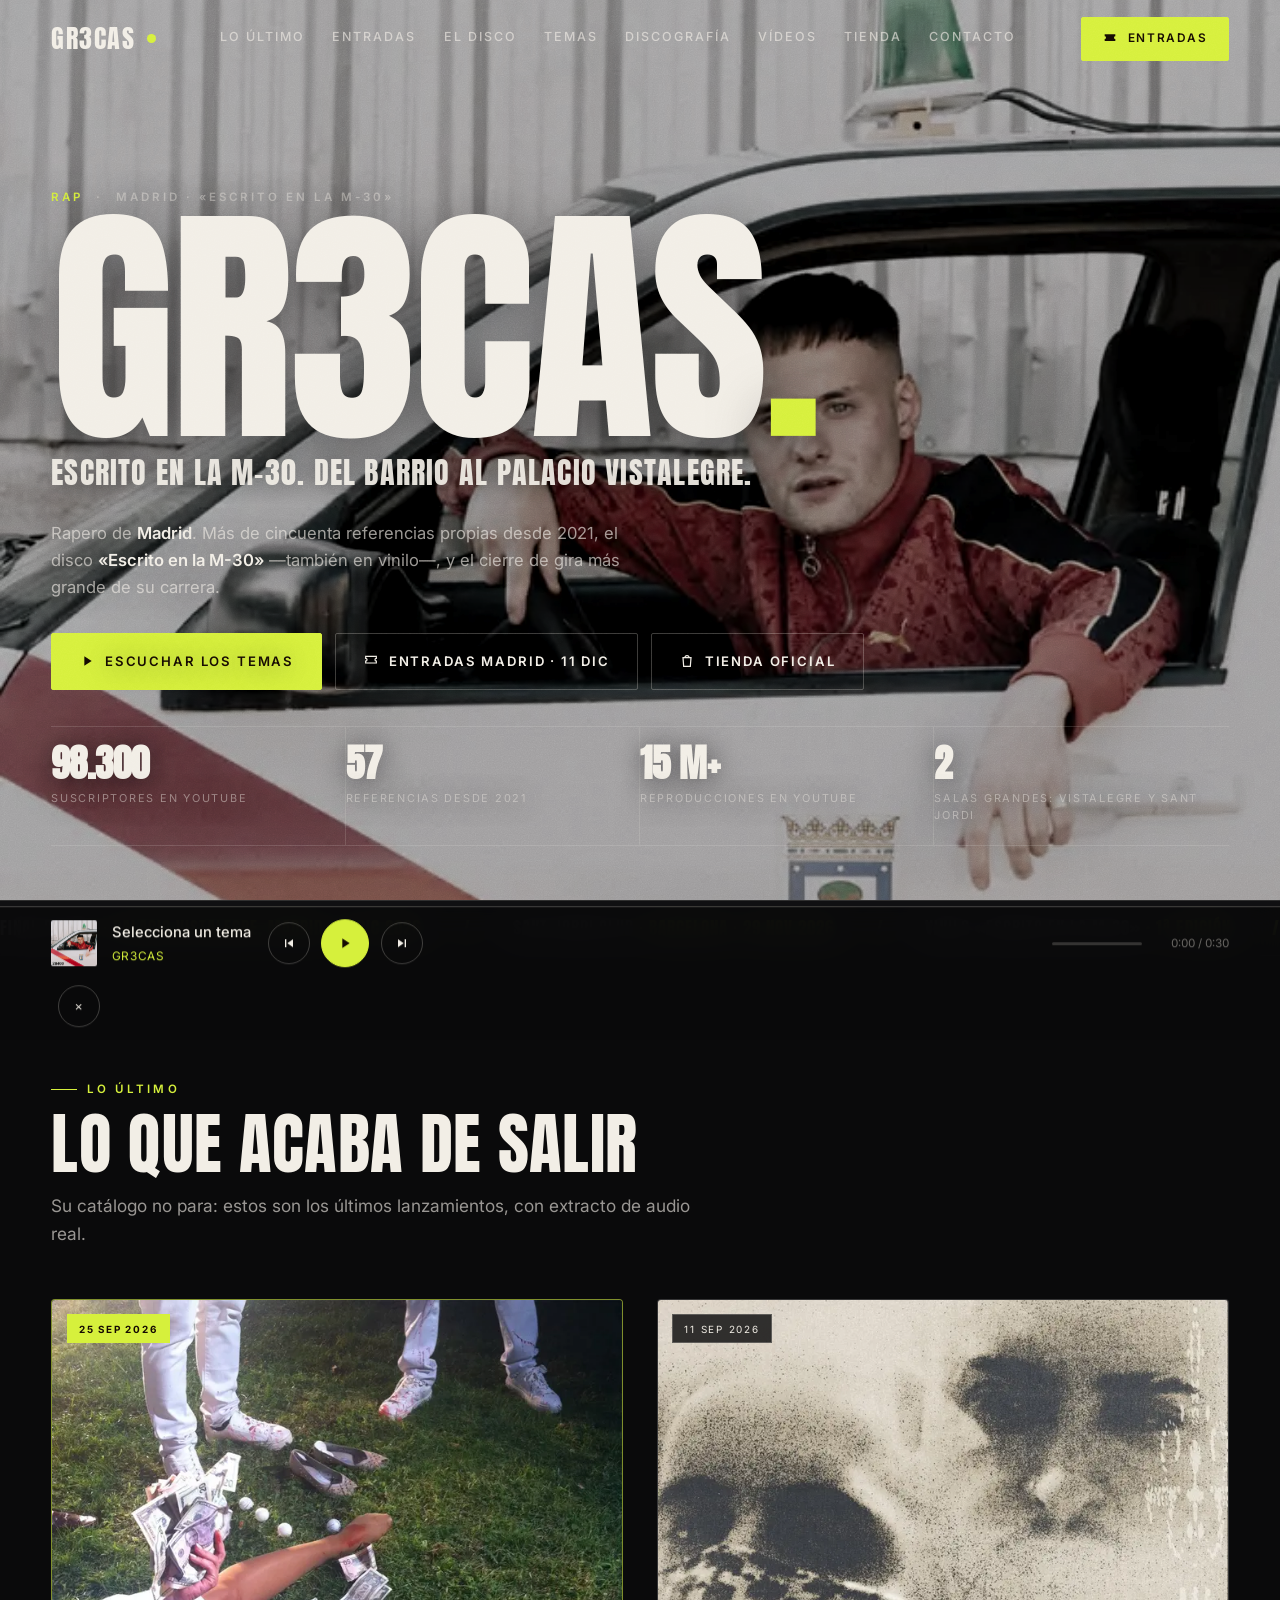
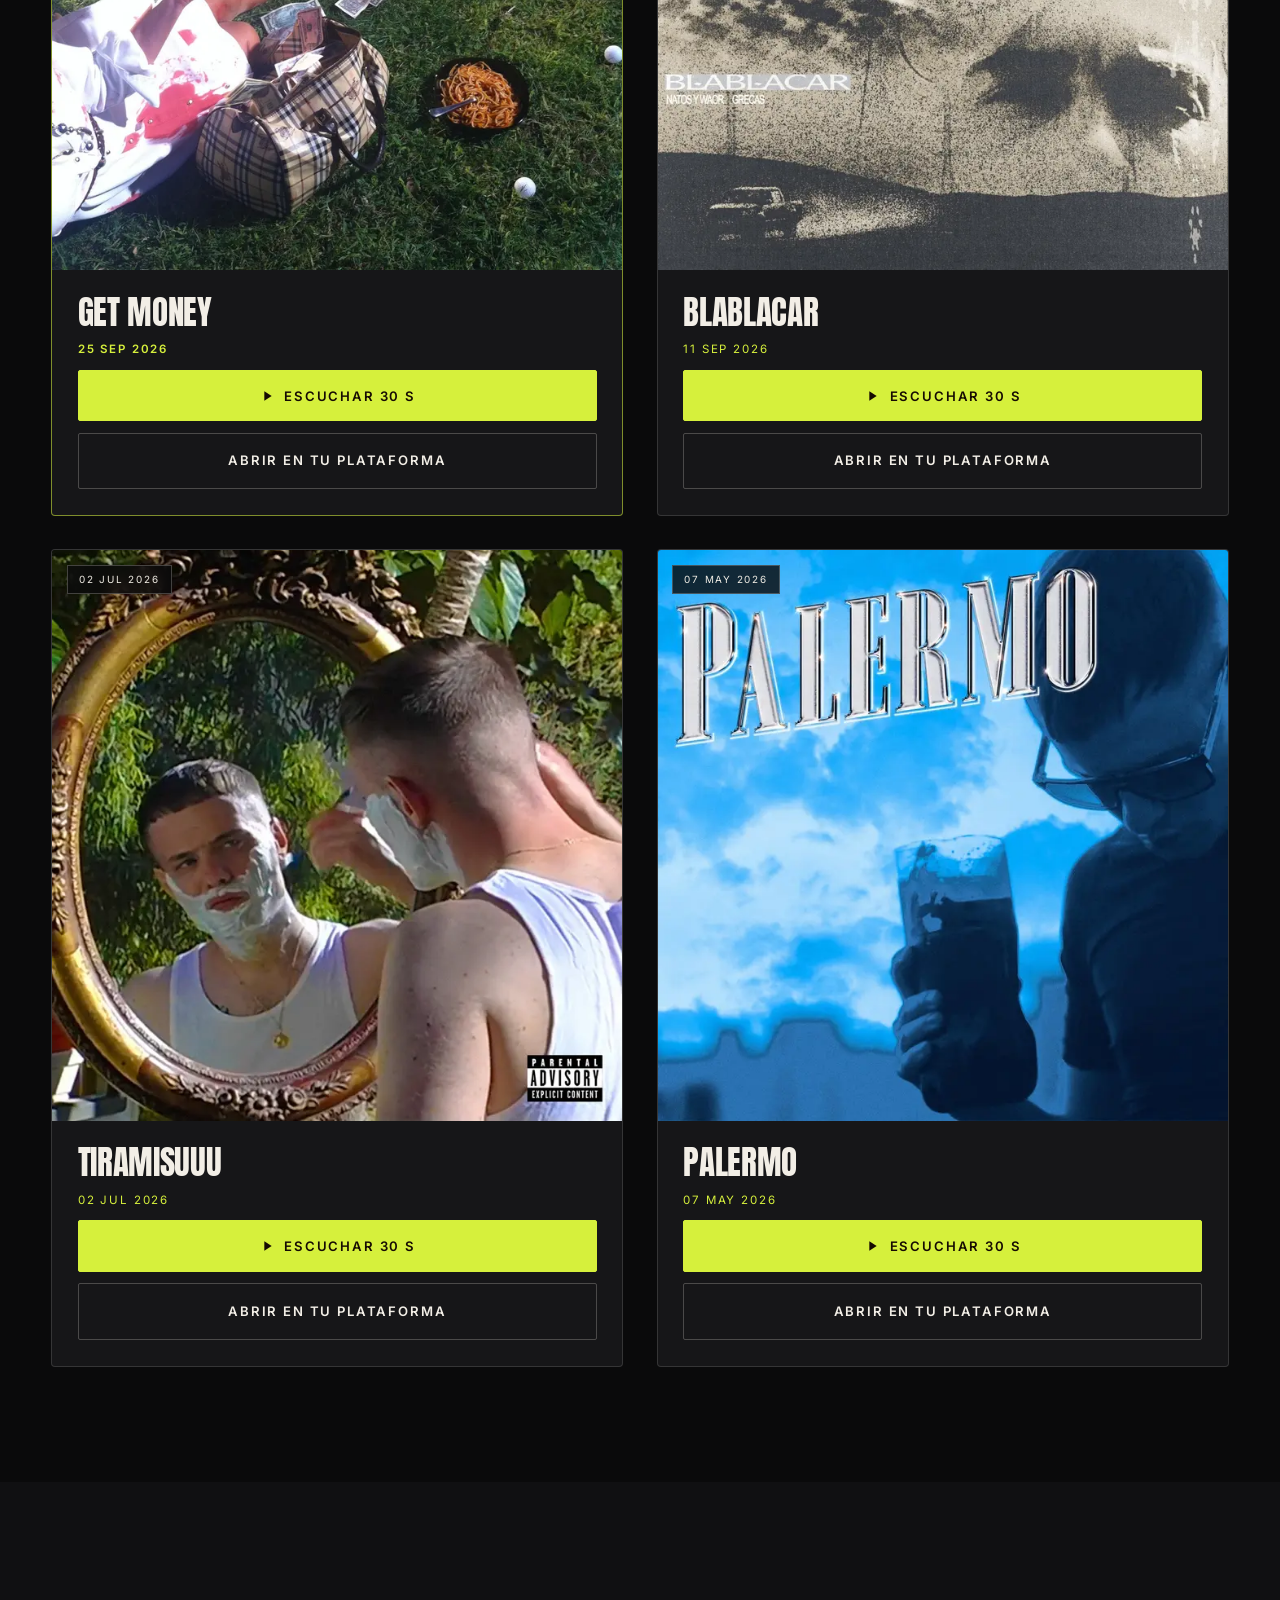
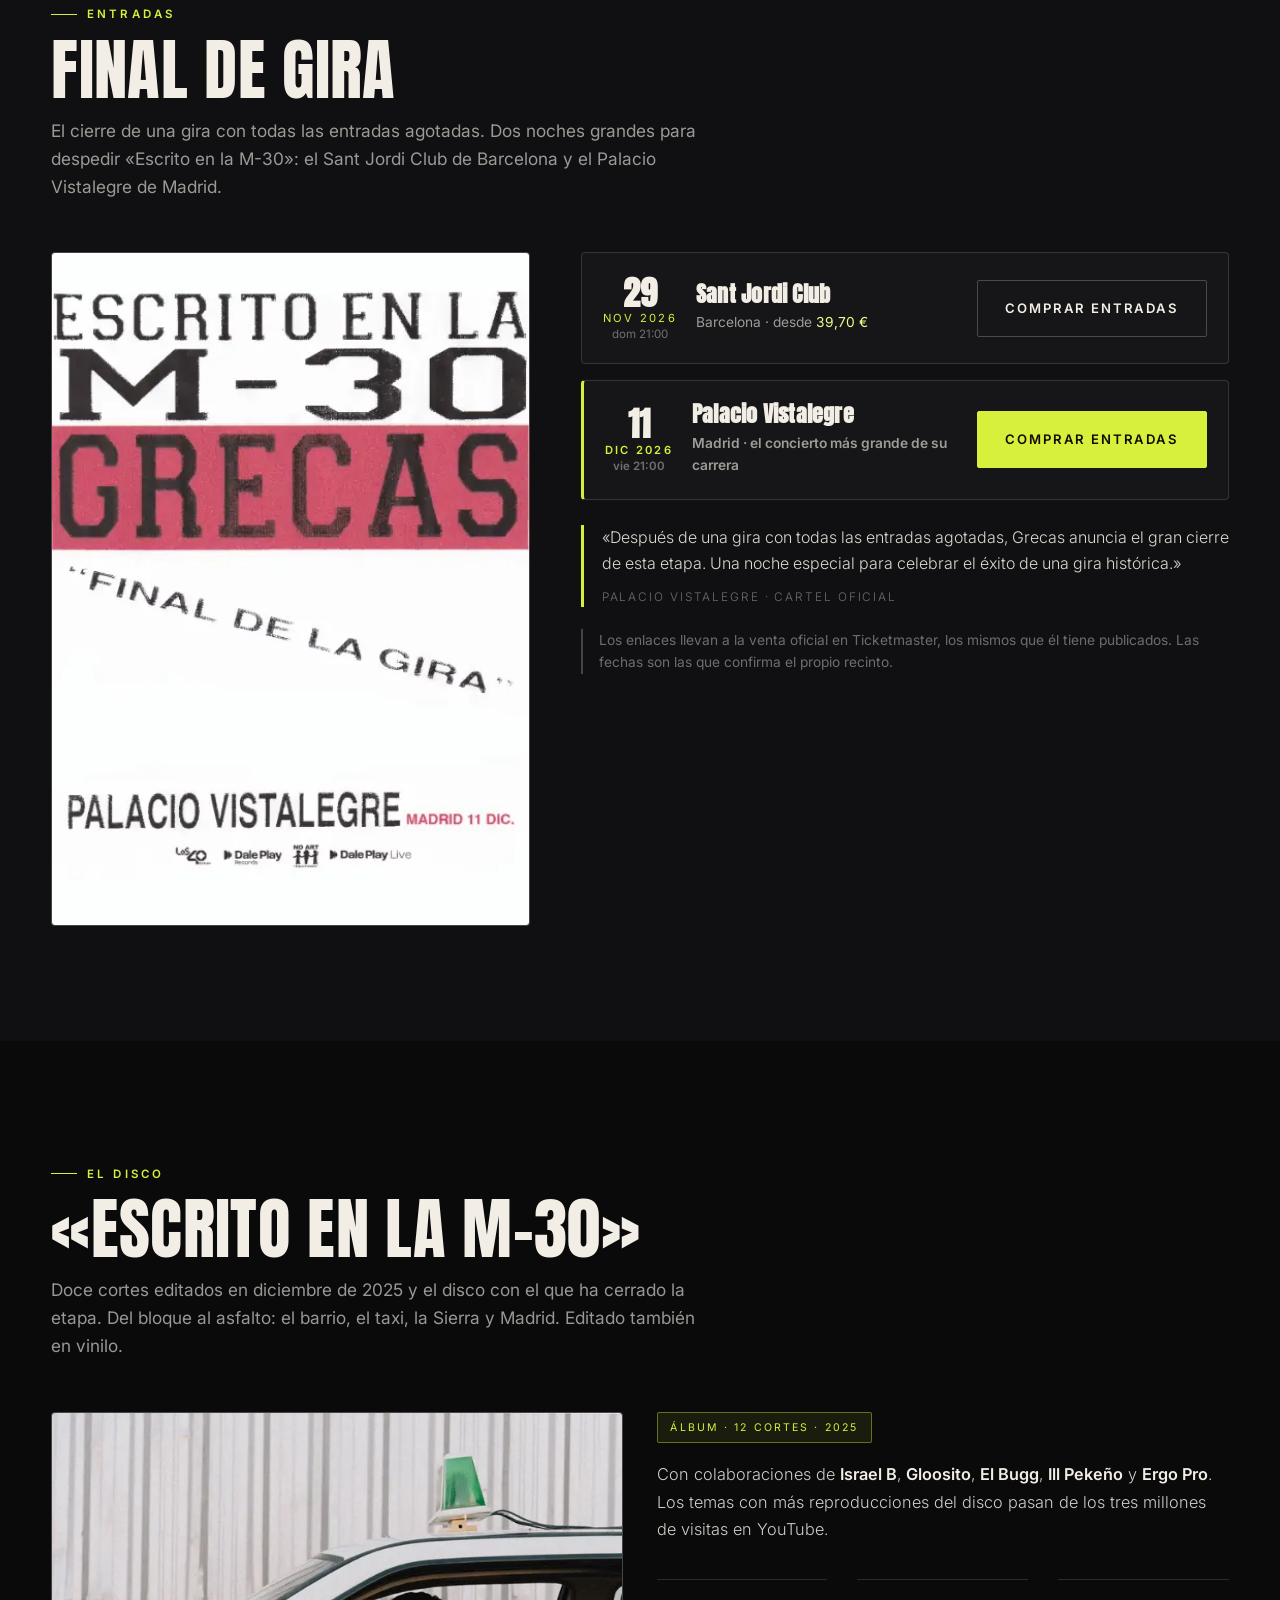
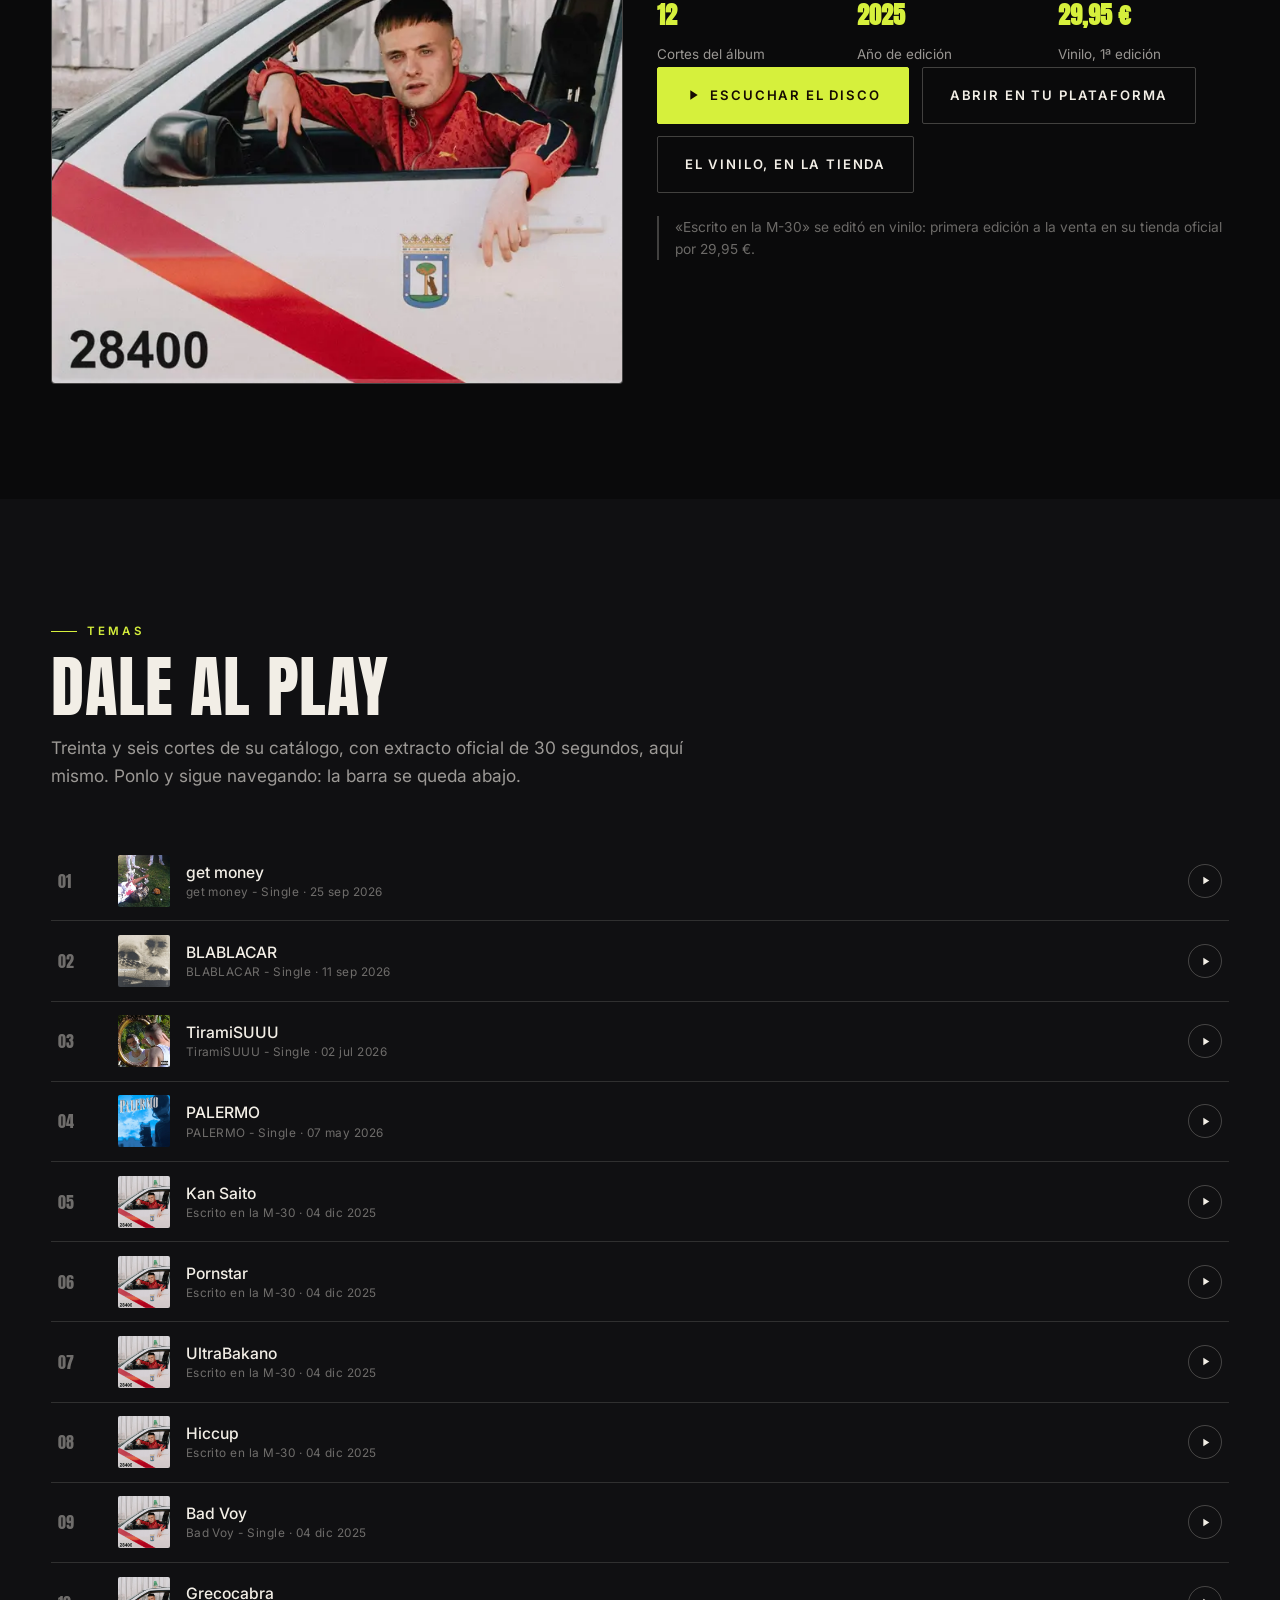
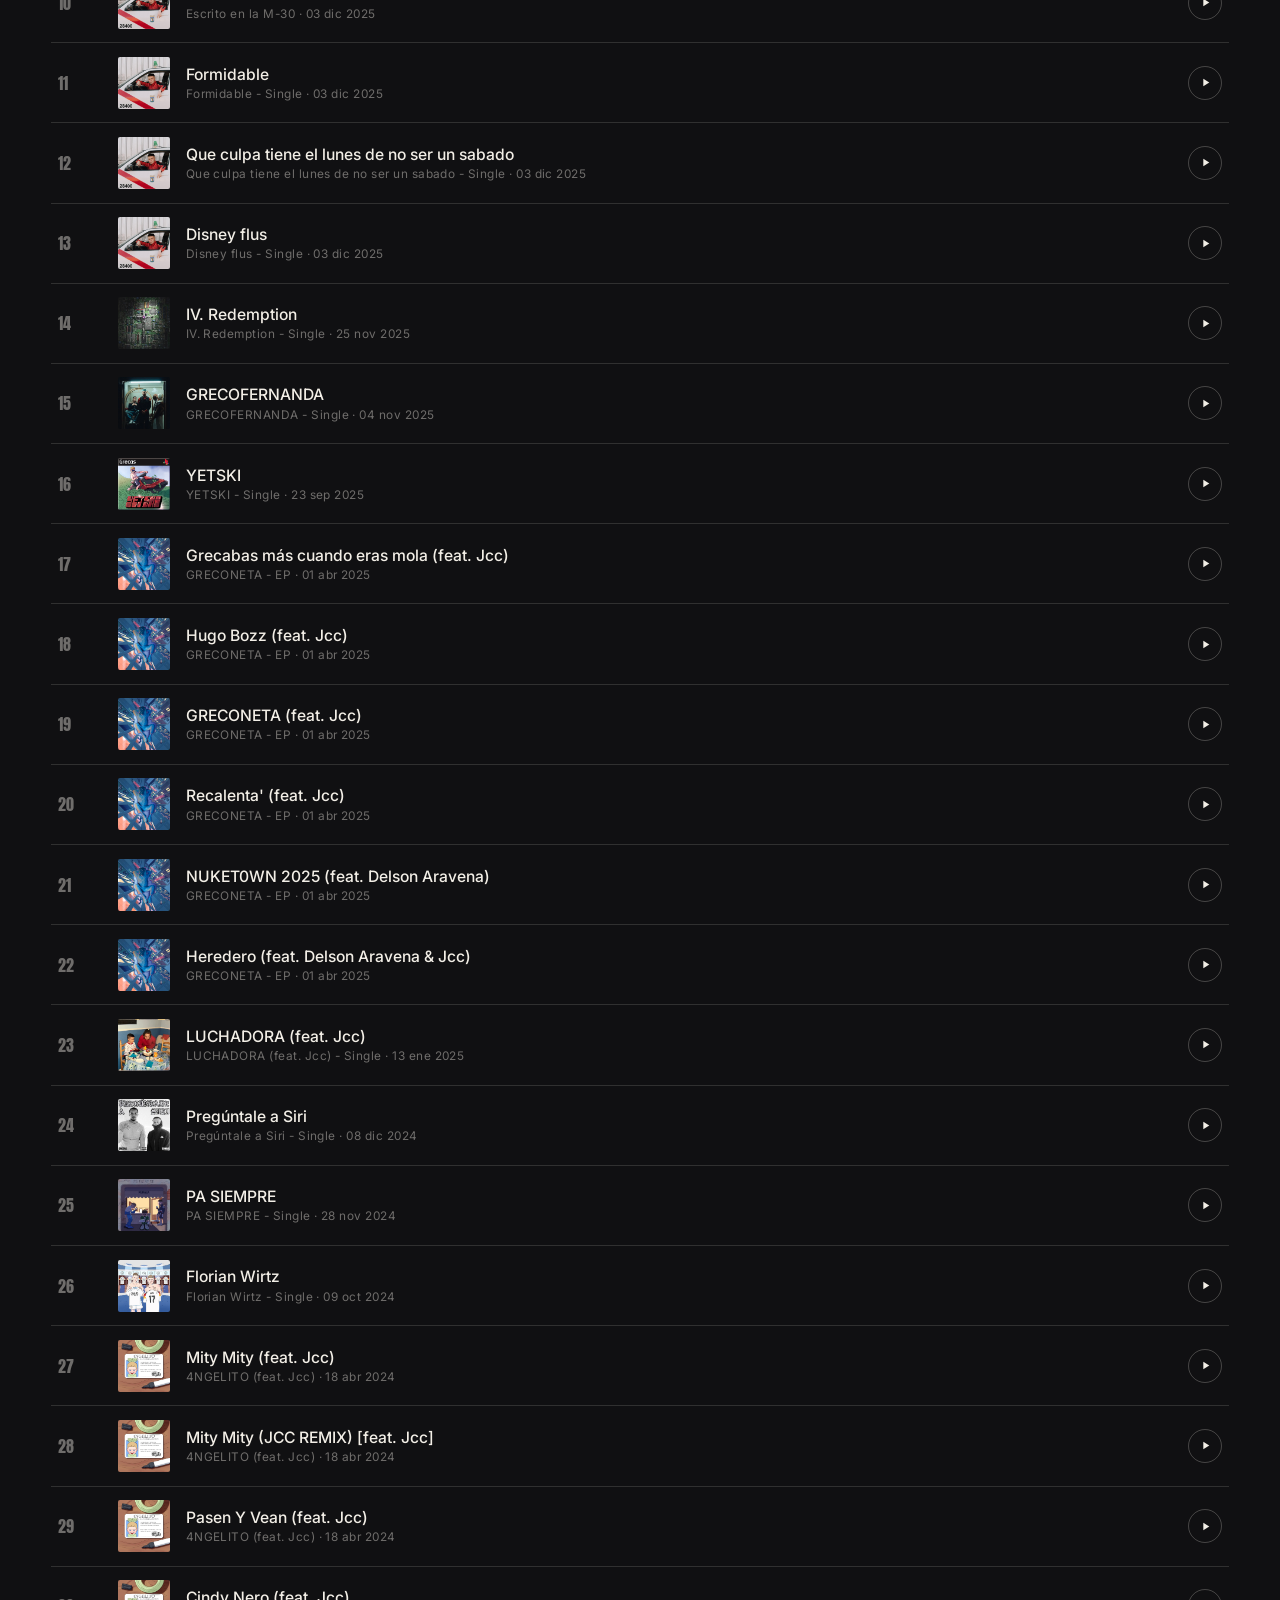
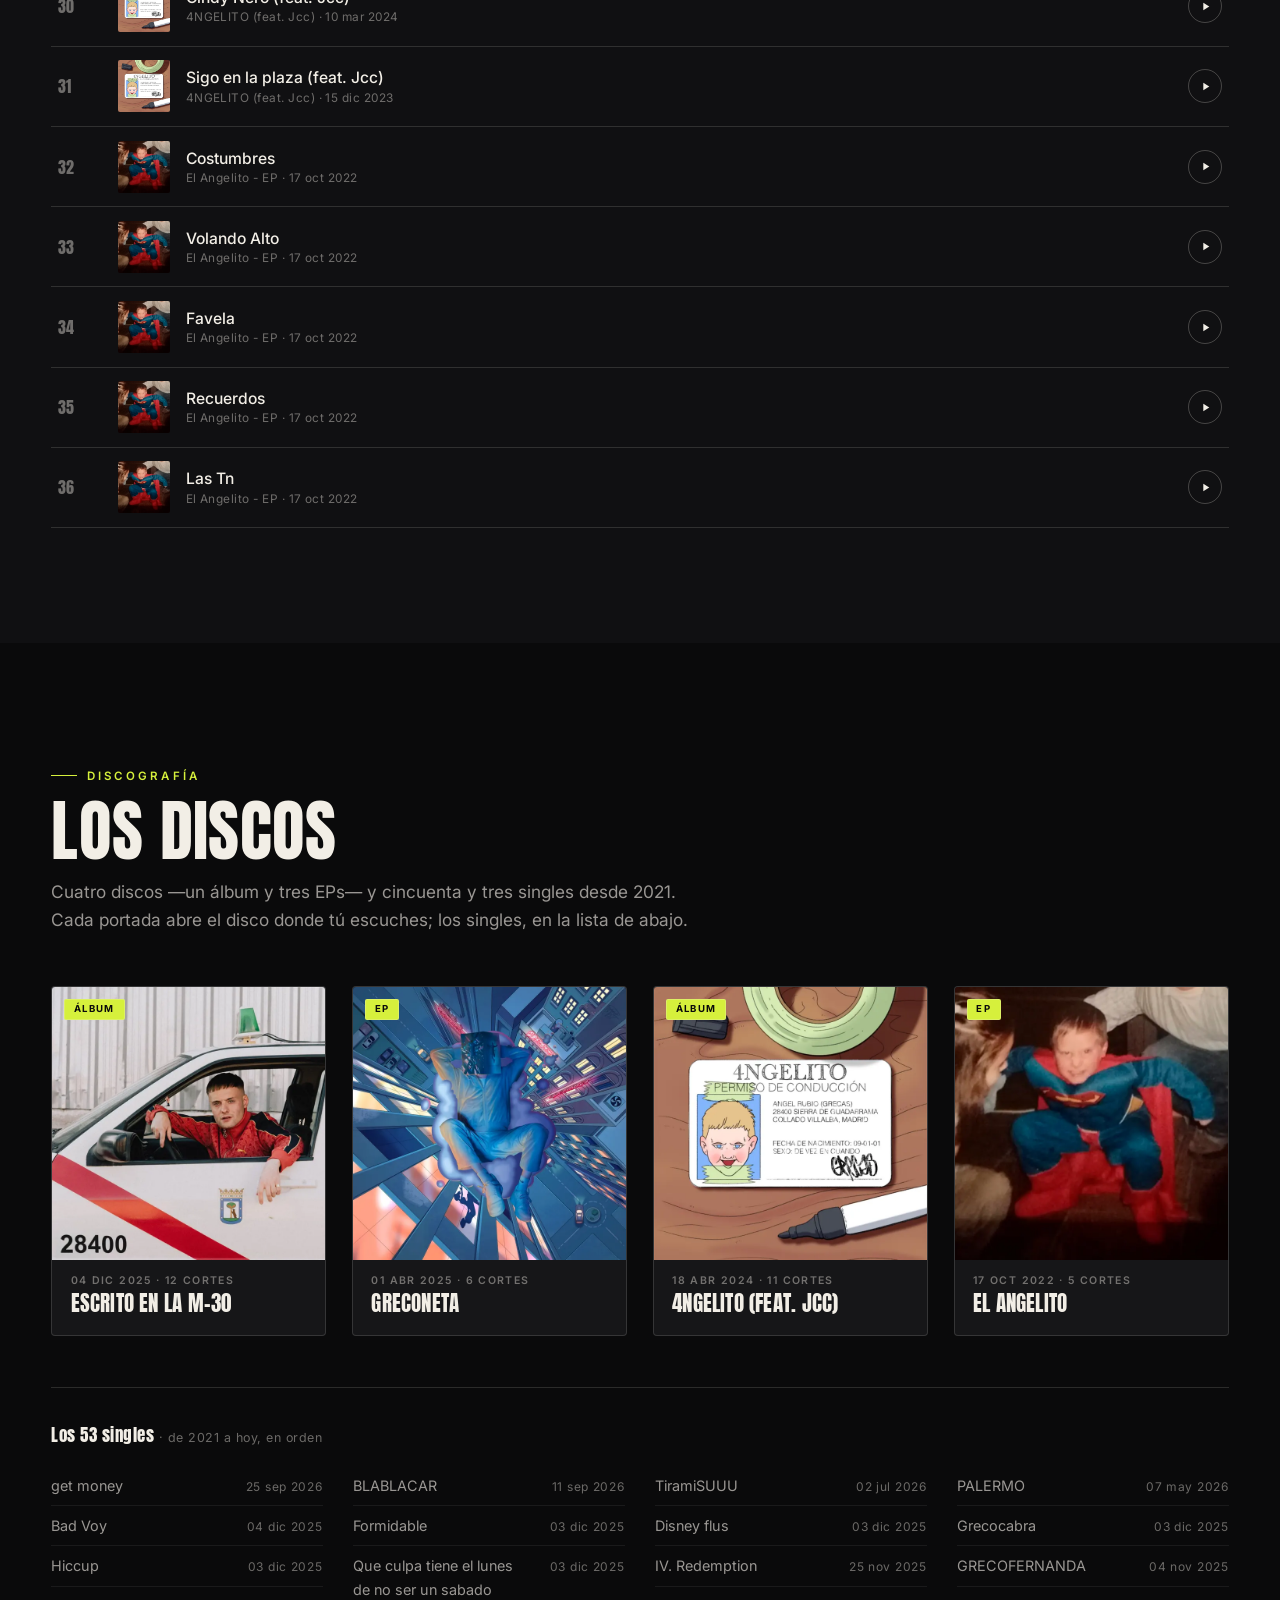
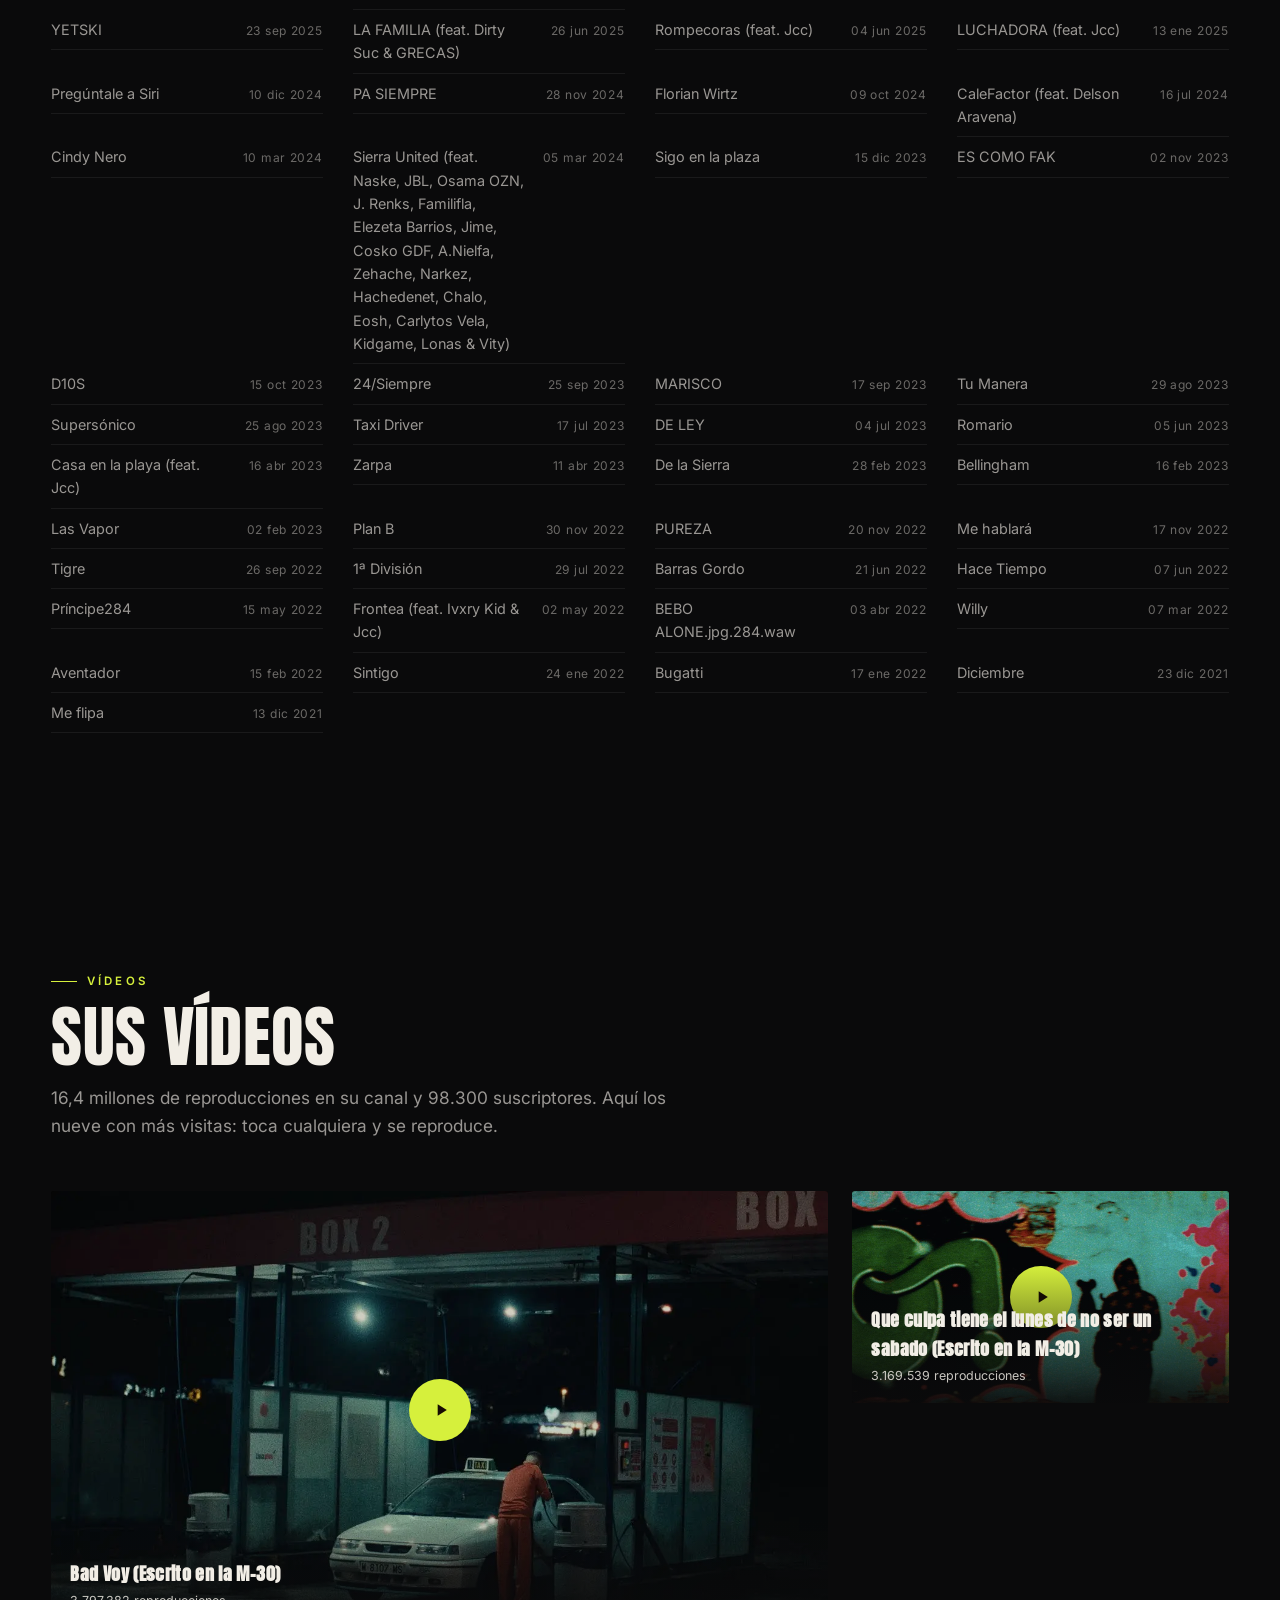
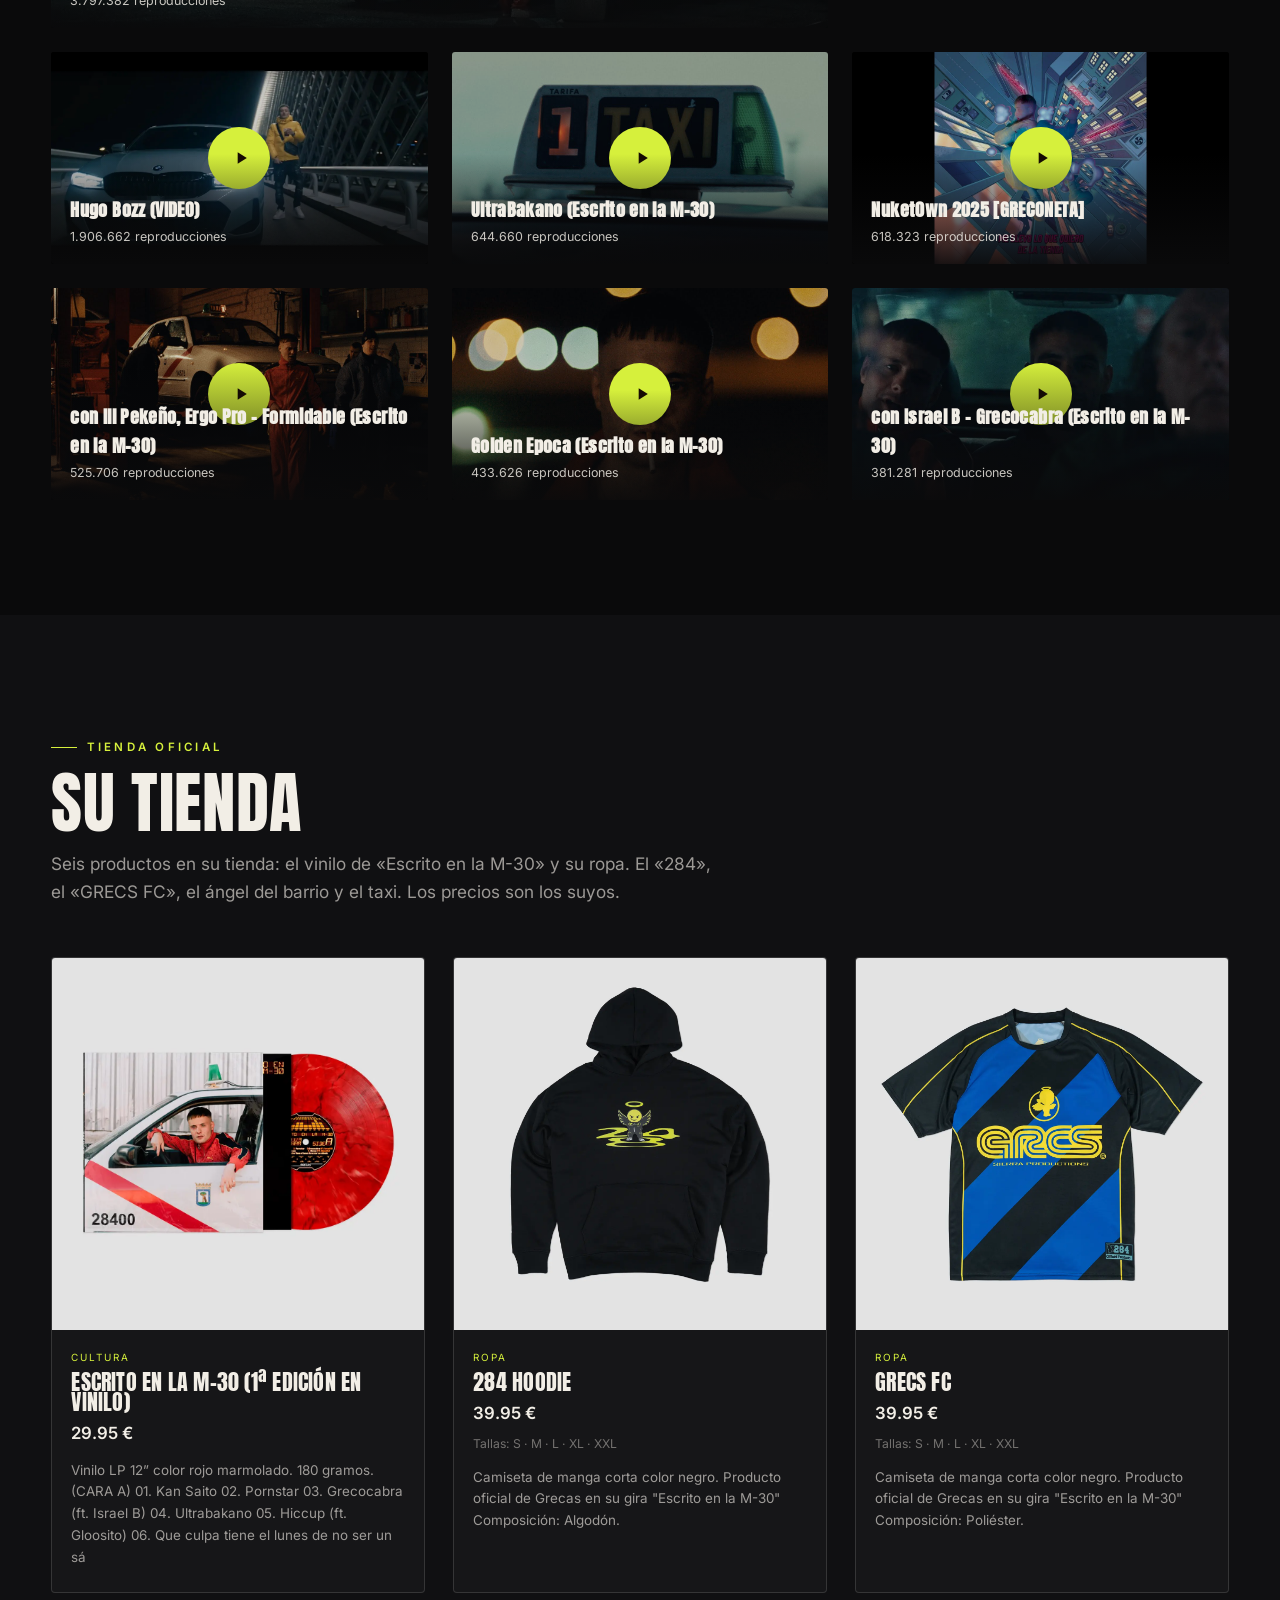
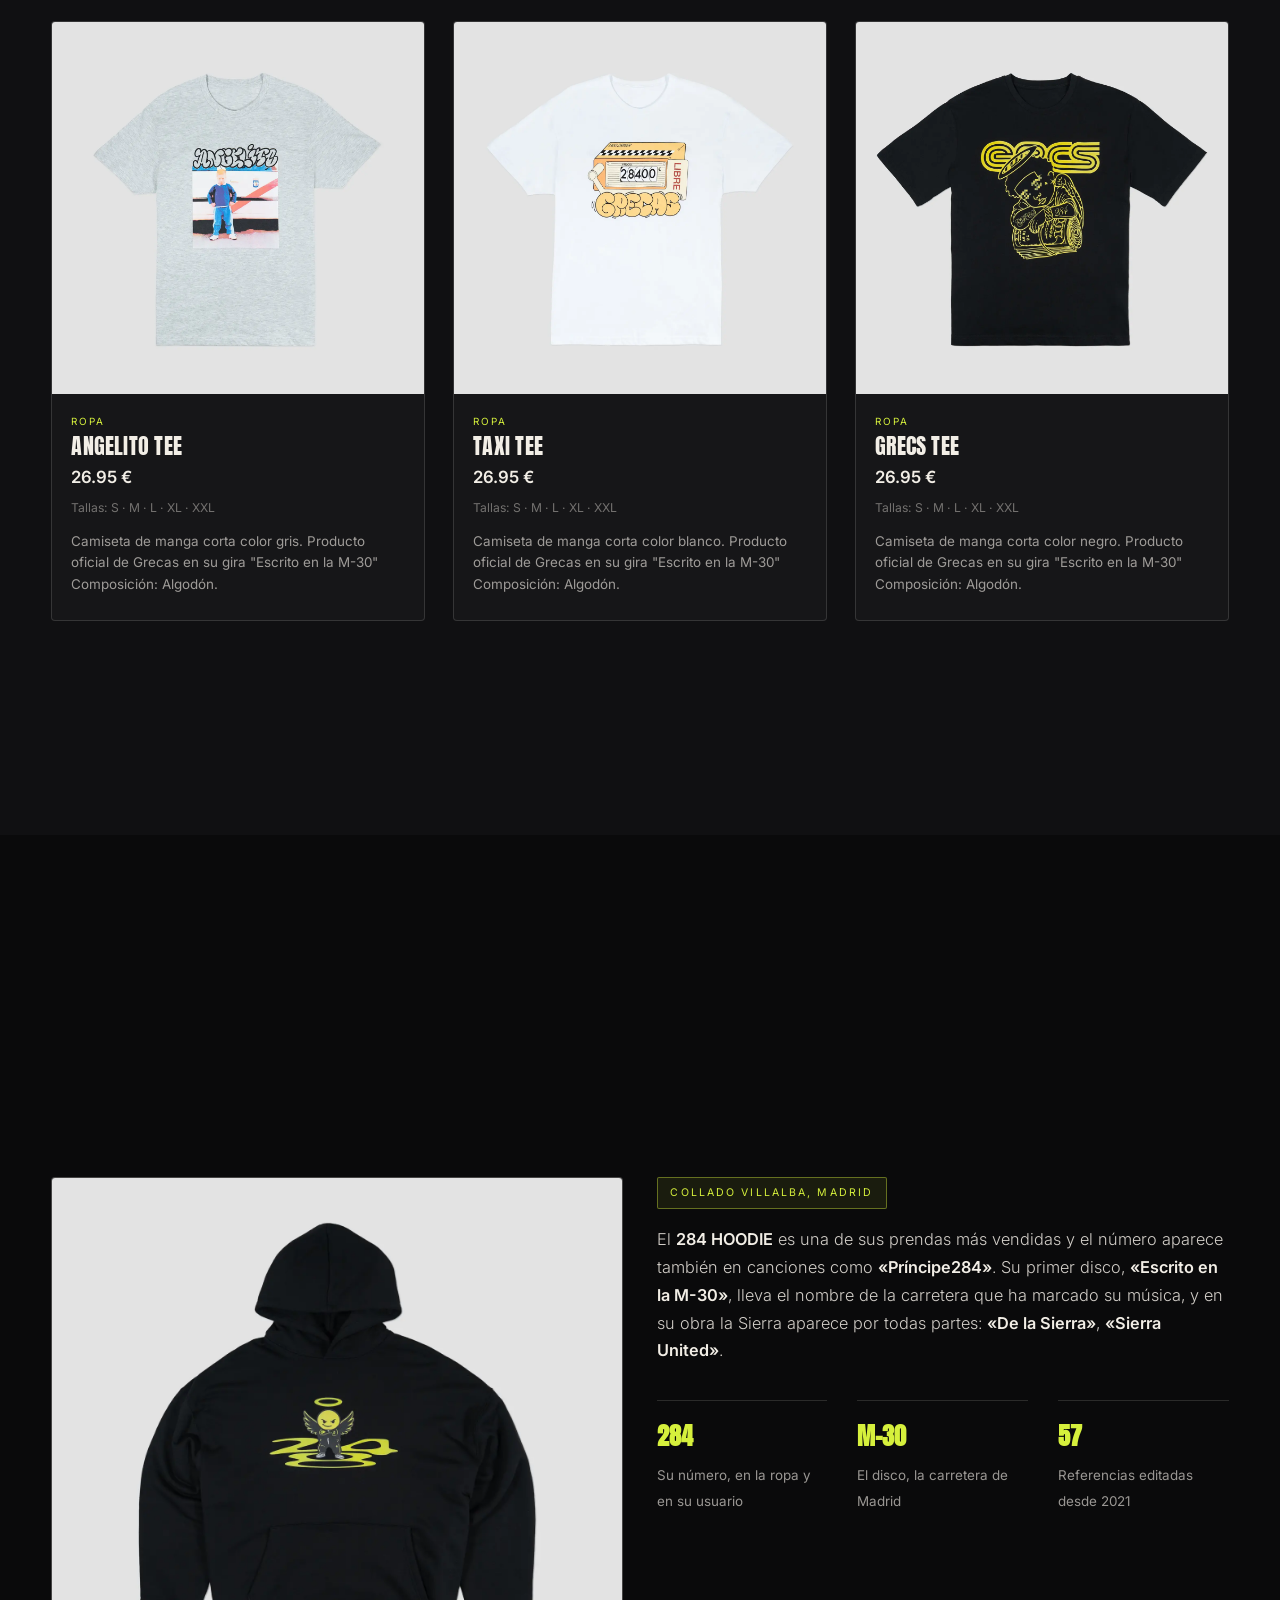
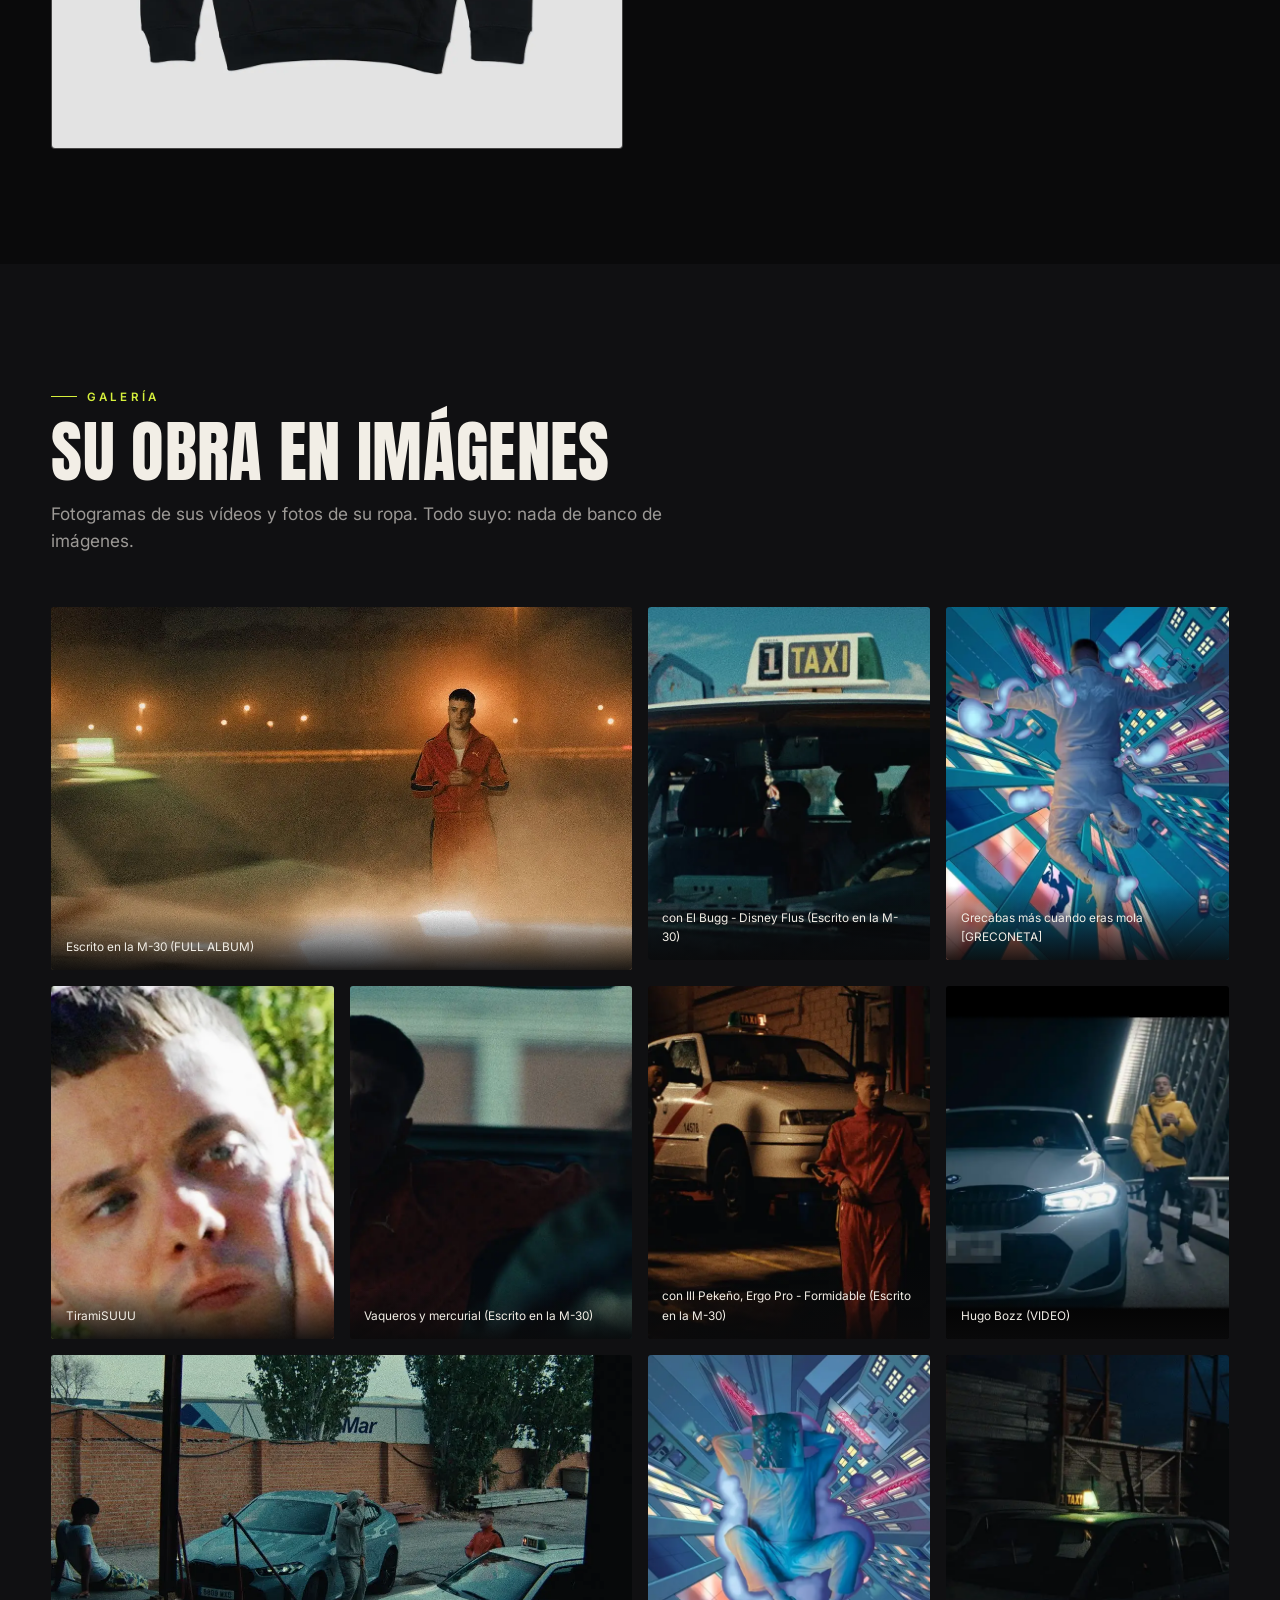
==== commit c854f5ff: "GR3CAS: titulos de disco sin sufijo Single/EP" ====
--- a/index.html
+++ b/index.html
@@ -130,7 +130,7 @@
         <div class="arte"><span class="etiqueta nueva">25 sep 2026</span>
           <img src="assets/portadas/6814927803.webp" alt="get money - Single" loading="lazy"></div>
         <div class="cuerpo">
-          <h3>get money - Single</h3>
+          <h3>get money</h3>
           <p class="meta-disco">25 sep 2026</p>
           <button class="btn btn-amber js-play" data-src="assets/audio/6814927805.mp3" data-tema="get money" data-album="get money - Single" data-portada="assets/portadas/6814927803.webp"><svg viewBox="0 0 24 24" fill="currentColor" class="ico-play"><path d="M8 5v14l11-7z"/></svg> Escuchar 30 s</button>
           <a class="btn btn-linea" href="https://song.link/i/6814927803" target="_blank" rel="noopener">Abrir en tu plataforma</a>
@@ -140,7 +140,7 @@
         <div class="arte"><span class="etiqueta ">11 sep 2026</span>
           <img src="assets/portadas/6800799541.webp" alt="BLABLACAR - Single" loading="lazy"></div>
         <div class="cuerpo">
-          <h3>BLABLACAR - Single</h3>
+          <h3>BLABLACAR</h3>
           <p class="meta-disco">11 sep 2026</p>
           <button class="btn btn-amber js-play" data-src="assets/audio/6800799556.mp3" data-tema="BLABLACAR" data-album="BLABLACAR - Single" data-portada="assets/portadas/6800799541.webp"><svg viewBox="0 0 24 24" fill="currentColor" class="ico-play"><path d="M8 5v14l11-7z"/></svg> Escuchar 30 s</button>
           <a class="btn btn-linea" href="https://song.link/i/6800799541" target="_blank" rel="noopener">Abrir en tu plataforma</a>
@@ -150,7 +150,7 @@
         <div class="arte"><span class="etiqueta ">02 jul 2026</span>
           <img src="assets/portadas/6782859849.webp" alt="TiramiSUUU - Single" loading="lazy"></div>
         <div class="cuerpo">
-          <h3>TiramiSUUU - Single</h3>
+          <h3>TiramiSUUU</h3>
           <p class="meta-disco">02 jul 2026</p>
           <button class="btn btn-amber js-play" data-src="assets/audio/6782859853.mp3" data-tema="TiramiSUUU" data-album="TiramiSUUU - Single" data-portada="assets/portadas/6782859849.webp"><svg viewBox="0 0 24 24" fill="currentColor" class="ico-play"><path d="M8 5v14l11-7z"/></svg> Escuchar 30 s</button>
           <a class="btn btn-linea" href="https://song.link/i/6782859849" target="_blank" rel="noopener">Abrir en tu plataforma</a>
@@ -160,7 +160,7 @@
         <div class="arte"><span class="etiqueta ">07 may 2026</span>
           <img src="assets/portadas/1896233760.webp" alt="PALERMO - Single" loading="lazy"></div>
         <div class="cuerpo">
-          <h3>PALERMO - Single</h3>
+          <h3>PALERMO</h3>
           <p class="meta-disco">07 may 2026</p>
           <button class="btn btn-amber js-play" data-src="assets/audio/6766200695.mp3" data-tema="PALERMO" data-album="PALERMO - Single" data-portada="assets/portadas/1896233760.webp"><svg viewBox="0 0 24 24" fill="currentColor" class="ico-play"><path d="M8 5v14l11-7z"/></svg> Escuchar 30 s</button>
           <a class="btn btn-linea" href="https://song.link/i/1896233760" target="_blank" rel="noopener">Abrir en tu plataforma</a>
@@ -680,7 +680,7 @@
           <img src="assets/portadas/1801493075.webp" alt="GRECONETA - EP" loading="lazy"></div>
         <div class="cuerpo">
           <span class="meta">01 abr 2025 · 6 cortes</span>
-          <h3>GRECONETA - EP</h3>
+          <h3>GRECONETA</h3>
         </div>
       </a>
       <a class="disco rv" href="https://song.link/i/1740383307" target="_blank" rel="noopener">
@@ -696,66 +696,66 @@
           <img src="assets/portadas/1745519927.webp" alt="El Angelito - EP" loading="lazy"></div>
         <div class="cuerpo">
           <span class="meta">17 oct 2022 · 5 cortes</span>
-          <h3>El Angelito - EP</h3>
+          <h3>El Angelito</h3>
         </div>
       </a>
     </div>
     <div class="singles rv">
       <p class="singles-tit">Los 53 singles <span>· de 2021 a hoy, en orden</span></p>
       <ul class="singles-lista">
-        <li><a href="https://song.link/i/6814927803" target="_blank" rel="noopener">get money - Single<span>25 sep 2026</span></a></li>
-        <li><a href="https://song.link/i/6800799541" target="_blank" rel="noopener">BLABLACAR - Single<span>11 sep 2026</span></a></li>
-        <li><a href="https://song.link/i/6782859849" target="_blank" rel="noopener">TiramiSUUU - Single<span>02 jul 2026</span></a></li>
-        <li><a href="https://song.link/i/1896233760" target="_blank" rel="noopener">PALERMO - Single<span>07 may 2026</span></a></li>
-        <li><a href="https://song.link/i/1870604621" target="_blank" rel="noopener">Bad Voy - Single<span>04 dic 2025</span></a></li>
-        <li><a href="https://song.link/i/1857687056" target="_blank" rel="noopener">Formidable - Single<span>03 dic 2025</span></a></li>
-        <li><a href="https://song.link/i/1857691892" target="_blank" rel="noopener">Disney flus - Single<span>03 dic 2025</span></a></li>
-        <li><a href="https://song.link/i/1857691704" target="_blank" rel="noopener">Grecocabra - Single<span>03 dic 2025</span></a></li>
-        <li><a href="https://song.link/i/1857691965" target="_blank" rel="noopener">Hiccup - Single<span>03 dic 2025</span></a></li>
-        <li><a href="https://song.link/i/1862539248" target="_blank" rel="noopener">Que culpa tiene el lunes de no ser un sabado - Single<span>03 dic 2025</span></a></li>
-        <li><a href="https://song.link/i/1853834065" target="_blank" rel="noopener">IV. Redemption - Single<span>25 nov 2025</span></a></li>
-        <li><a href="https://song.link/i/1846959460" target="_blank" rel="noopener">GRECOFERNANDA - Single<span>04 nov 2025</span></a></li>
-        <li><a href="https://song.link/i/1840266719" target="_blank" rel="noopener">YETSKI - Single<span>23 sep 2025</span></a></li>
-        <li><a href="https://song.link/i/6768295200" target="_blank" rel="noopener">LA FAMILIA (feat. Dirty Suc & GRECAS) - Single<span>26 jun 2025</span></a></li>
-        <li><a href="https://song.link/i/1815715326" target="_blank" rel="noopener">Rompecoras (feat. Jcc) - Single<span>04 jun 2025</span></a></li>
-        <li><a href="https://song.link/i/1789368795" target="_blank" rel="noopener">LUCHADORA (feat. Jcc) - Single<span>13 ene 2025</span></a></li>
-        <li><a href="https://song.link/i/1783332972" target="_blank" rel="noopener">Pregúntale a Siri - Single<span>10 dic 2024</span></a></li>
-        <li><a href="https://song.link/i/6768312396" target="_blank" rel="noopener">PA SIEMPRE - Single<span>28 nov 2024</span></a></li>
-        <li><a href="https://song.link/i/1769409992" target="_blank" rel="noopener">Florian Wirtz - Single<span>09 oct 2024</span></a></li>
-        <li><a href="https://song.link/i/1756081208" target="_blank" rel="noopener">CaleFactor (feat. Delson Aravena) - Single<span>16 jul 2024</span></a></li>
-        <li><a href="https://song.link/i/1734215092" target="_blank" rel="noopener">Cindy Nero - Single<span>10 mar 2024</span></a></li>
-        <li><a href="https://song.link/i/1733988804" target="_blank" rel="noopener">Sierra United (feat. Naske, JBL, Osama OZN, J. Renks, Familifla, Elezeta Barrios, Jime, Cosko GDF, A.Nielfa, Zehache, Narkez, Hachedenet, Chalo, Eosh, Carlytos Vela, Kidgame, Lonas & Vity) - Single<span>05 mar 2024</span></a></li>
-        <li><a href="https://song.link/i/1719841167" target="_blank" rel="noopener">Sigo en la plaza - Single<span>15 dic 2023</span></a></li>
-        <li><a href="https://song.link/i/1713342159" target="_blank" rel="noopener">ES COMO FAK - Single<span>02 nov 2023</span></a></li>
-        <li><a href="https://song.link/i/1746602391" target="_blank" rel="noopener">D10S - Single<span>15 oct 2023</span></a></li>
-        <li><a href="https://song.link/i/1746567145" target="_blank" rel="noopener">24/Siempre - Single<span>25 sep 2023</span></a></li>
-        <li><a href="https://song.link/i/1717837409" target="_blank" rel="noopener">MARISCO - Single<span>17 sep 2023</span></a></li>
-        <li><a href="https://song.link/i/1746567056" target="_blank" rel="noopener">Tu Manera - Single<span>29 ago 2023</span></a></li>
-        <li><a href="https://song.link/i/1702941794" target="_blank" rel="noopener">Supersónico - Single<span>25 ago 2023</span></a></li>
-        <li><a href="https://song.link/i/1717114746" target="_blank" rel="noopener">Taxi Driver - Single<span>17 jul 2023</span></a></li>
-        <li><a href="https://song.link/i/6768311557" target="_blank" rel="noopener">DE LEY - Single<span>04 jul 2023</span></a></li>
-        <li><a href="https://song.link/i/1717032890" target="_blank" rel="noopener">Romario - Single<span>05 jun 2023</span></a></li>
-        <li><a href="https://song.link/i/1746567064" target="_blank" rel="noopener">Casa en la playa (feat. Jcc) - Single<span>16 abr 2023</span></a></li>
-        <li><a href="https://song.link/i/1728125092" target="_blank" rel="noopener">Zarpa - Single<span>11 abr 2023</span></a></li>
-        <li><a href="https://song.link/i/1717114638" target="_blank" rel="noopener">De la Sierra - Single<span>28 feb 2023</span></a></li>
-        <li><a href="https://song.link/i/6768312856" target="_blank" rel="noopener">Bellingham - Single<span>16 feb 2023</span></a></li>
-        <li><a href="https://song.link/i/1717006110" target="_blank" rel="noopener">Las Vapor - Single<span>02 feb 2023</span></a></li>
-        <li><a href="https://song.link/i/1746567123" target="_blank" rel="noopener">Plan B - Single<span>30 nov 2022</span></a></li>
-        <li><a href="https://song.link/i/6768641045" target="_blank" rel="noopener">PUREZA - Single<span>20 nov 2022</span></a></li>
-        <li><a href="https://song.link/i/1745578646" target="_blank" rel="noopener">Me hablará - Single<span>17 nov 2022</span></a></li>
-        <li><a href="https://song.link/i/1745510050" target="_blank" rel="noopener">Tigre - Single<span>26 sep 2022</span></a></li>
-        <li><a href="https://song.link/i/1746735334" target="_blank" rel="noopener">1ª División - Single<span>29 jul 2022</span></a></li>
-        <li><a href="https://song.link/i/1713890284" target="_blank" rel="noopener">Barras Gordo - Single<span>21 jun 2022</span></a></li>
-        <li><a href="https://song.link/i/1745578712" target="_blank" rel="noopener">Hace Tiempo - Single<span>07 jun 2022</span></a></li>
-        <li><a href="https://song.link/i/1746567007" target="_blank" rel="noopener">Príncipe284 - Single<span>15 may 2022</span></a></li>
-        <li><a href="https://song.link/i/1745337316" target="_blank" rel="noopener">Frontea (feat. Ivxry Kid & Jcc) - Single<span>02 may 2022</span></a></li>
-        <li><a href="https://song.link/i/1745338327" target="_blank" rel="noopener">BEBO ALONE.jpg.284.waw - Single<span>03 abr 2022</span></a></li>
-        <li><a href="https://song.link/i/1745185734" target="_blank" rel="noopener">Willy - Single<span>07 mar 2022</span></a></li>
-        <li><a href="https://song.link/i/6768311209" target="_blank" rel="noopener">Aventador - Single<span>15 feb 2022</span></a></li>
-        <li><a href="https://song.link/i/1746567208" target="_blank" rel="noopener">Sintigo - Single<span>24 ene 2022</span></a></li>
-        <li><a href="https://song.link/i/1745180074" target="_blank" rel="noopener">Bugatti - Single<span>17 ene 2022</span></a></li>
-        <li><a href="https://song.link/i/6768311088" target="_blank" rel="noopener">Diciembre - Single<span>23 dic 2021</span></a></li>
-        <li><a href="https://song.link/i/1745179948" target="_blank" rel="noopener">Me flipa - Single<span>13 dic 2021</span></a></li>
+        <li><a href="https://song.link/i/6814927803" target="_blank" rel="noopener">get money<span>25 sep 2026</span></a></li>
+        <li><a href="https://song.link/i/6800799541" target="_blank" rel="noopener">BLABLACAR<span>11 sep 2026</span></a></li>
+        <li><a href="https://song.link/i/6782859849" target="_blank" rel="noopener">TiramiSUUU<span>02 jul 2026</span></a></li>
+        <li><a href="https://song.link/i/1896233760" target="_blank" rel="noopener">PALERMO<span>07 may 2026</span></a></li>
+        <li><a href="https://song.link/i/1870604621" target="_blank" rel="noopener">Bad Voy<span>04 dic 2025</span></a></li>
+        <li><a href="https://song.link/i/1857687056" target="_blank" rel="noopener">Formidable<span>03 dic 2025</span></a></li>
+        <li><a href="https://song.link/i/1857691892" target="_blank" rel="noopener">Disney flus<span>03 dic 2025</span></a></li>
+        <li><a href="https://song.link/i/1857691704" target="_blank" rel="noopener">Grecocabra<span>03 dic 2025</span></a></li>
+        <li><a href="https://song.link/i/1857691965" target="_blank" rel="noopener">Hiccup<span>03 dic 2025</span></a></li>
+        <li><a href="https://song.link/i/1862539248" target="_blank" rel="noopener">Que culpa tiene el lunes de no ser un sabado<span>03 dic 2025</span></a></li>
+        <li><a href="https://song.link/i/1853834065" target="_blank" rel="noopener">IV. Redemption<span>25 nov 2025</span></a></li>
+        <li><a href="https://song.link/i/1846959460" target="_blank" rel="noopener">GRECOFERNANDA<span>04 nov 2025</span></a></li>
+        <li><a href="https://song.link/i/1840266719" target="_blank" rel="noopener">YETSKI<span>23 sep 2025</span></a></li>
+        <li><a href="https://song.link/i/6768295200" target="_blank" rel="noopener">LA FAMILIA (feat. Dirty Suc & GRECAS)<span>26 jun 2025</span></a></li>
+        <li><a href="https://song.link/i/1815715326" target="_blank" rel="noopener">Rompecoras (feat. Jcc)<span>04 jun 2025</span></a></li>
+        <li><a href="https://song.link/i/1789368795" target="_blank" rel="noopener">LUCHADORA (feat. Jcc)<span>13 ene 2025</span></a></li>
+        <li><a href="https://song.link/i/1783332972" target="_blank" rel="noopener">Pregúntale a Siri<span>10 dic 2024</span></a></li>
+        <li><a href="https://song.link/i/6768312396" target="_blank" rel="noopener">PA SIEMPRE<span>28 nov 2024</span></a></li>
+        <li><a href="https://song.link/i/1769409992" target="_blank" rel="noopener">Florian Wirtz<span>09 oct 2024</span></a></li>
+        <li><a href="https://song.link/i/1756081208" target="_blank" rel="noopener">CaleFactor (feat. Delson Aravena)<span>16 jul 2024</span></a></li>
+        <li><a href="https://song.link/i/1734215092" target="_blank" rel="noopener">Cindy Nero<span>10 mar 2024</span></a></li>
+        <li><a href="https://song.link/i/1733988804" target="_blank" rel="noopener">Sierra United (feat. Naske, JBL, Osama OZN, J. Renks, Familifla, Elezeta Barrios, Jime, Cosko GDF, A.Nielfa, Zehache, Narkez, Hachedenet, Chalo, Eosh, Carlytos Vela, Kidgame, Lonas & Vity)<span>05 mar 2024</span></a></li>
+        <li><a href="https://song.link/i/1719841167" target="_blank" rel="noopener">Sigo en la plaza<span>15 dic 2023</span></a></li>
+        <li><a href="https://song.link/i/1713342159" target="_blank" rel="noopener">ES COMO FAK<span>02 nov 2023</span></a></li>
+        <li><a href="https://song.link/i/1746602391" target="_blank" rel="noopener">D10S<span>15 oct 2023</span></a></li>
+        <li><a href="https://song.link/i/1746567145" target="_blank" rel="noopener">24/Siempre<span>25 sep 2023</span></a></li>
+        <li><a href="https://song.link/i/1717837409" target="_blank" rel="noopener">MARISCO<span>17 sep 2023</span></a></li>
+        <li><a href="https://song.link/i/1746567056" target="_blank" rel="noopener">Tu Manera<span>29 ago 2023</span></a></li>
+        <li><a href="https://song.link/i/1702941794" target="_blank" rel="noopener">Supersónico<span>25 ago 2023</span></a></li>
+        <li><a href="https://song.link/i/1717114746" target="_blank" rel="noopener">Taxi Driver<span>17 jul 2023</span></a></li>
+        <li><a href="https://song.link/i/6768311557" target="_blank" rel="noopener">DE LEY<span>04 jul 2023</span></a></li>
+        <li><a href="https://song.link/i/1717032890" target="_blank" rel="noopener">Romario<span>05 jun 2023</span></a></li>
+        <li><a href="https://song.link/i/1746567064" target="_blank" rel="noopener">Casa en la playa (feat. Jcc)<span>16 abr 2023</span></a></li>
+        <li><a href="https://song.link/i/1728125092" target="_blank" rel="noopener">Zarpa<span>11 abr 2023</span></a></li>
+        <li><a href="https://song.link/i/1717114638" target="_blank" rel="noopener">De la Sierra<span>28 feb 2023</span></a></li>
+        <li><a href="https://song.link/i/6768312856" target="_blank" rel="noopener">Bellingham<span>16 feb 2023</span></a></li>
+        <li><a href="https://song.link/i/1717006110" target="_blank" rel="noopener">Las Vapor<span>02 feb 2023</span></a></li>
+        <li><a href="https://song.link/i/1746567123" target="_blank" rel="noopener">Plan B<span>30 nov 2022</span></a></li>
+        <li><a href="https://song.link/i/6768641045" target="_blank" rel="noopener">PUREZA<span>20 nov 2022</span></a></li>
+        <li><a href="https://song.link/i/1745578646" target="_blank" rel="noopener">Me hablará<span>17 nov 2022</span></a></li>
+        <li><a href="https://song.link/i/1745510050" target="_blank" rel="noopener">Tigre<span>26 sep 2022</span></a></li>
+        <li><a href="https://song.link/i/1746735334" target="_blank" rel="noopener">1ª División<span>29 jul 2022</span></a></li>
+        <li><a href="https://song.link/i/1713890284" target="_blank" rel="noopener">Barras Gordo<span>21 jun 2022</span></a></li>
+        <li><a href="https://song.link/i/1745578712" target="_blank" rel="noopener">Hace Tiempo<span>07 jun 2022</span></a></li>
+        <li><a href="https://song.link/i/1746567007" target="_blank" rel="noopener">Príncipe284<span>15 may 2022</span></a></li>
+        <li><a href="https://song.link/i/1745337316" target="_blank" rel="noopener">Frontea (feat. Ivxry Kid & Jcc)<span>02 may 2022</span></a></li>
+        <li><a href="https://song.link/i/1745338327" target="_blank" rel="noopener">BEBO ALONE.jpg.284.waw<span>03 abr 2022</span></a></li>
+        <li><a href="https://song.link/i/1745185734" target="_blank" rel="noopener">Willy<span>07 mar 2022</span></a></li>
+        <li><a href="https://song.link/i/6768311209" target="_blank" rel="noopener">Aventador<span>15 feb 2022</span></a></li>
+        <li><a href="https://song.link/i/1746567208" target="_blank" rel="noopener">Sintigo<span>24 ene 2022</span></a></li>
+        <li><a href="https://song.link/i/1745180074" target="_blank" rel="noopener">Bugatti<span>17 ene 2022</span></a></li>
+        <li><a href="https://song.link/i/6768311088" target="_blank" rel="noopener">Diciembre<span>23 dic 2021</span></a></li>
+        <li><a href="https://song.link/i/1745179948" target="_blank" rel="noopener">Me flipa<span>13 dic 2021</span></a></li>
       </ul>
     </div>
   </div>
--- a/assets/estilo3.css
+++ b/assets/estilo3.css
@@ -8,7 +8,8 @@
 .disco:hover{transform:translateY(-5px);border-color:rgba(214,240,60,.55)}
 .disco .arte{position:relative;aspect-ratio:1/1;overflow:hidden;background:var(--panel2)}
 .disco .arte img{width:100%;height:100%;object-fit:cover;display:block}
-.disco .arte .etiqueta{position:absolute;top:.75rem;right:.75rem;background:var(--amber);
+.disco .arte .etiqueta{position:absolute;top:.75rem;left:.75rem;right:auto;width:auto;
+  display:inline-block;background:var(--amber);
   color:#0A0A0B;font:700 .6rem/1 var(--body);letter-spacing:.14em;text-transform:uppercase;
   padding:.3rem .55rem;border-radius:2px}
 .disco .cuerpo{padding:1rem 1.15rem 1.25rem}
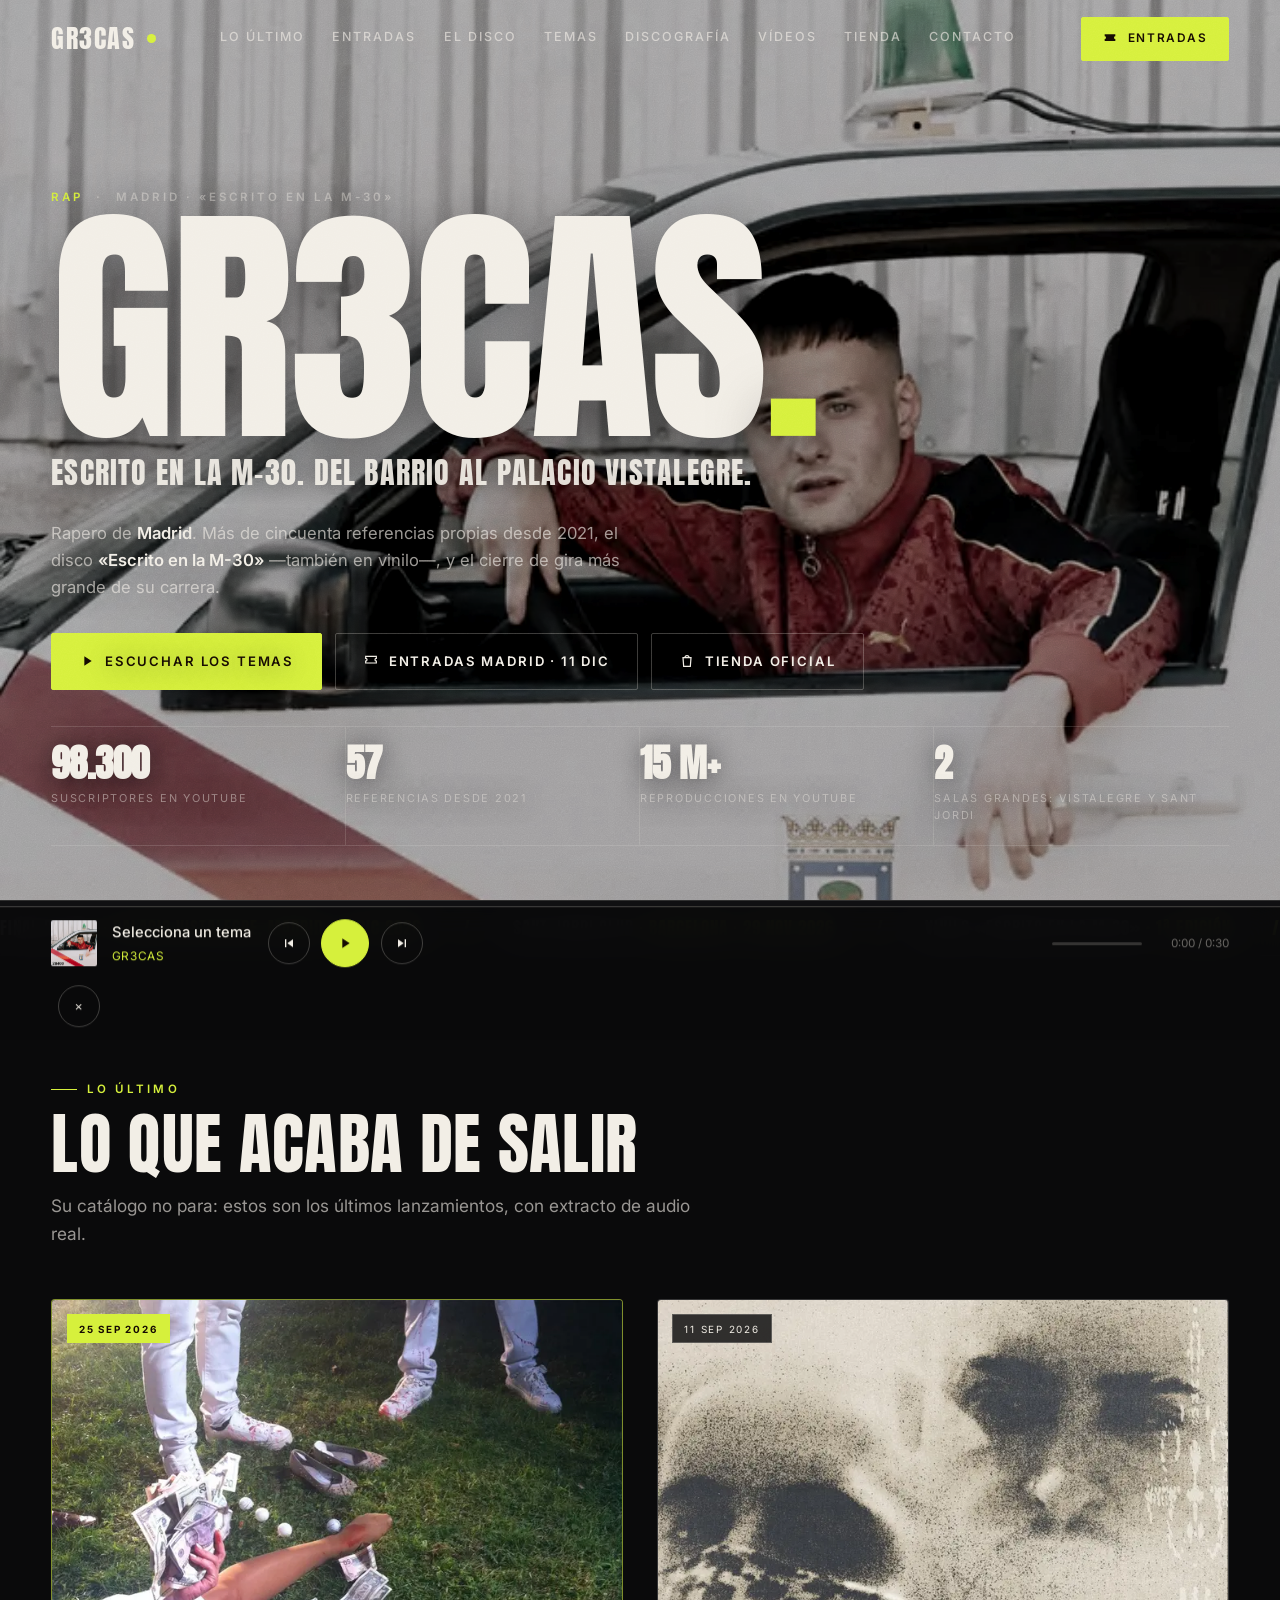
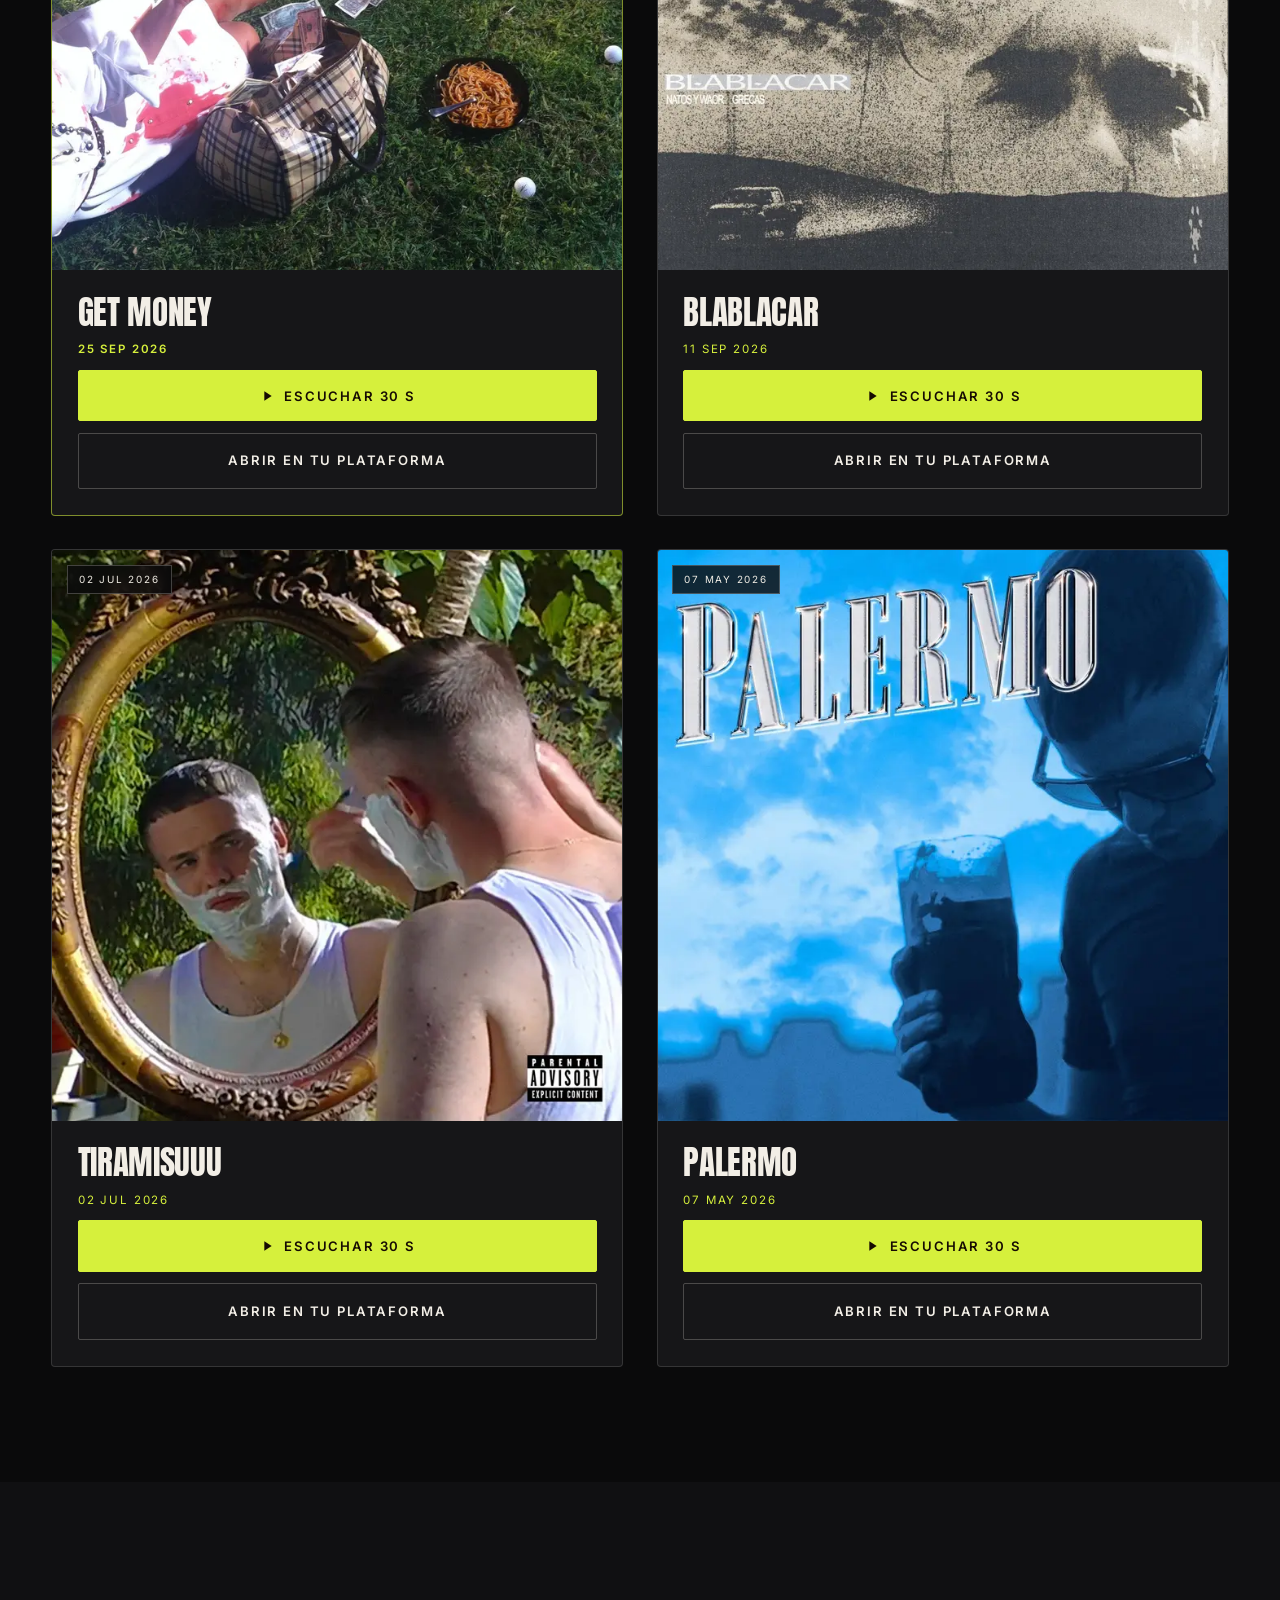
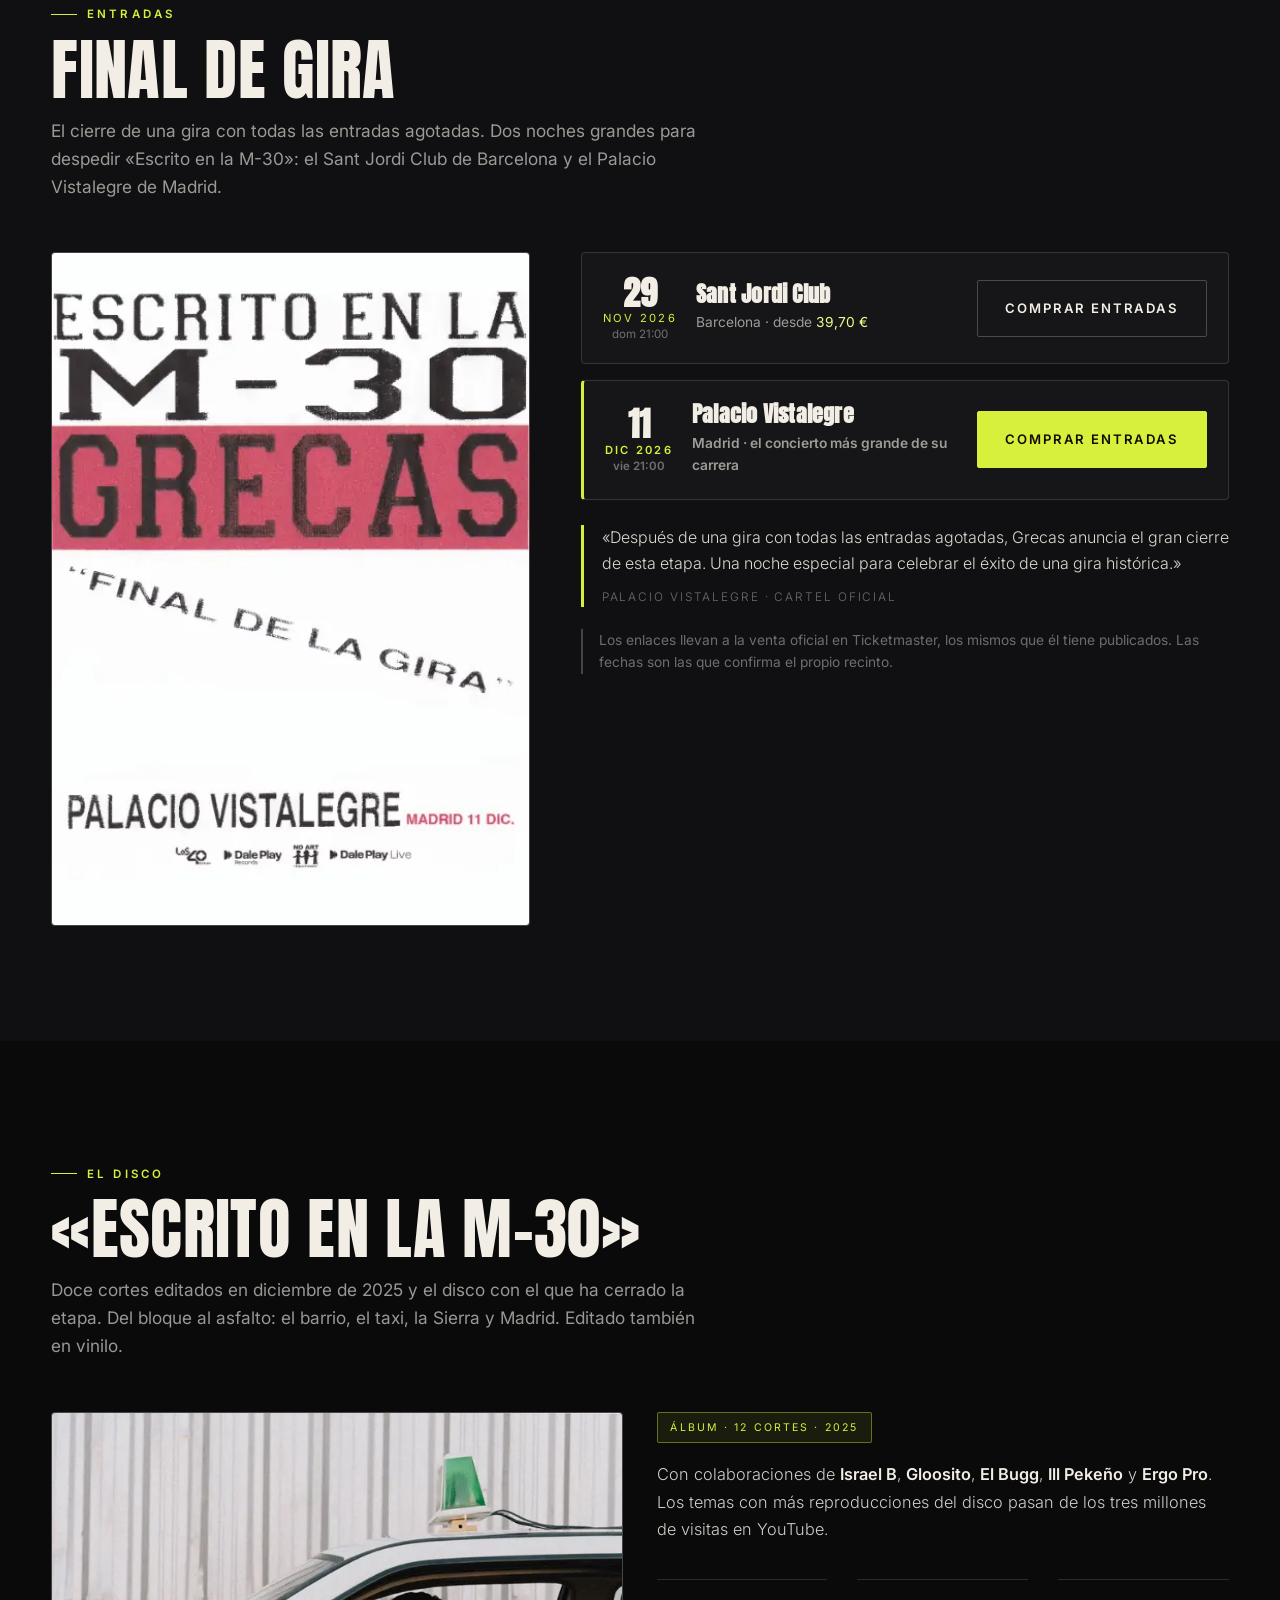
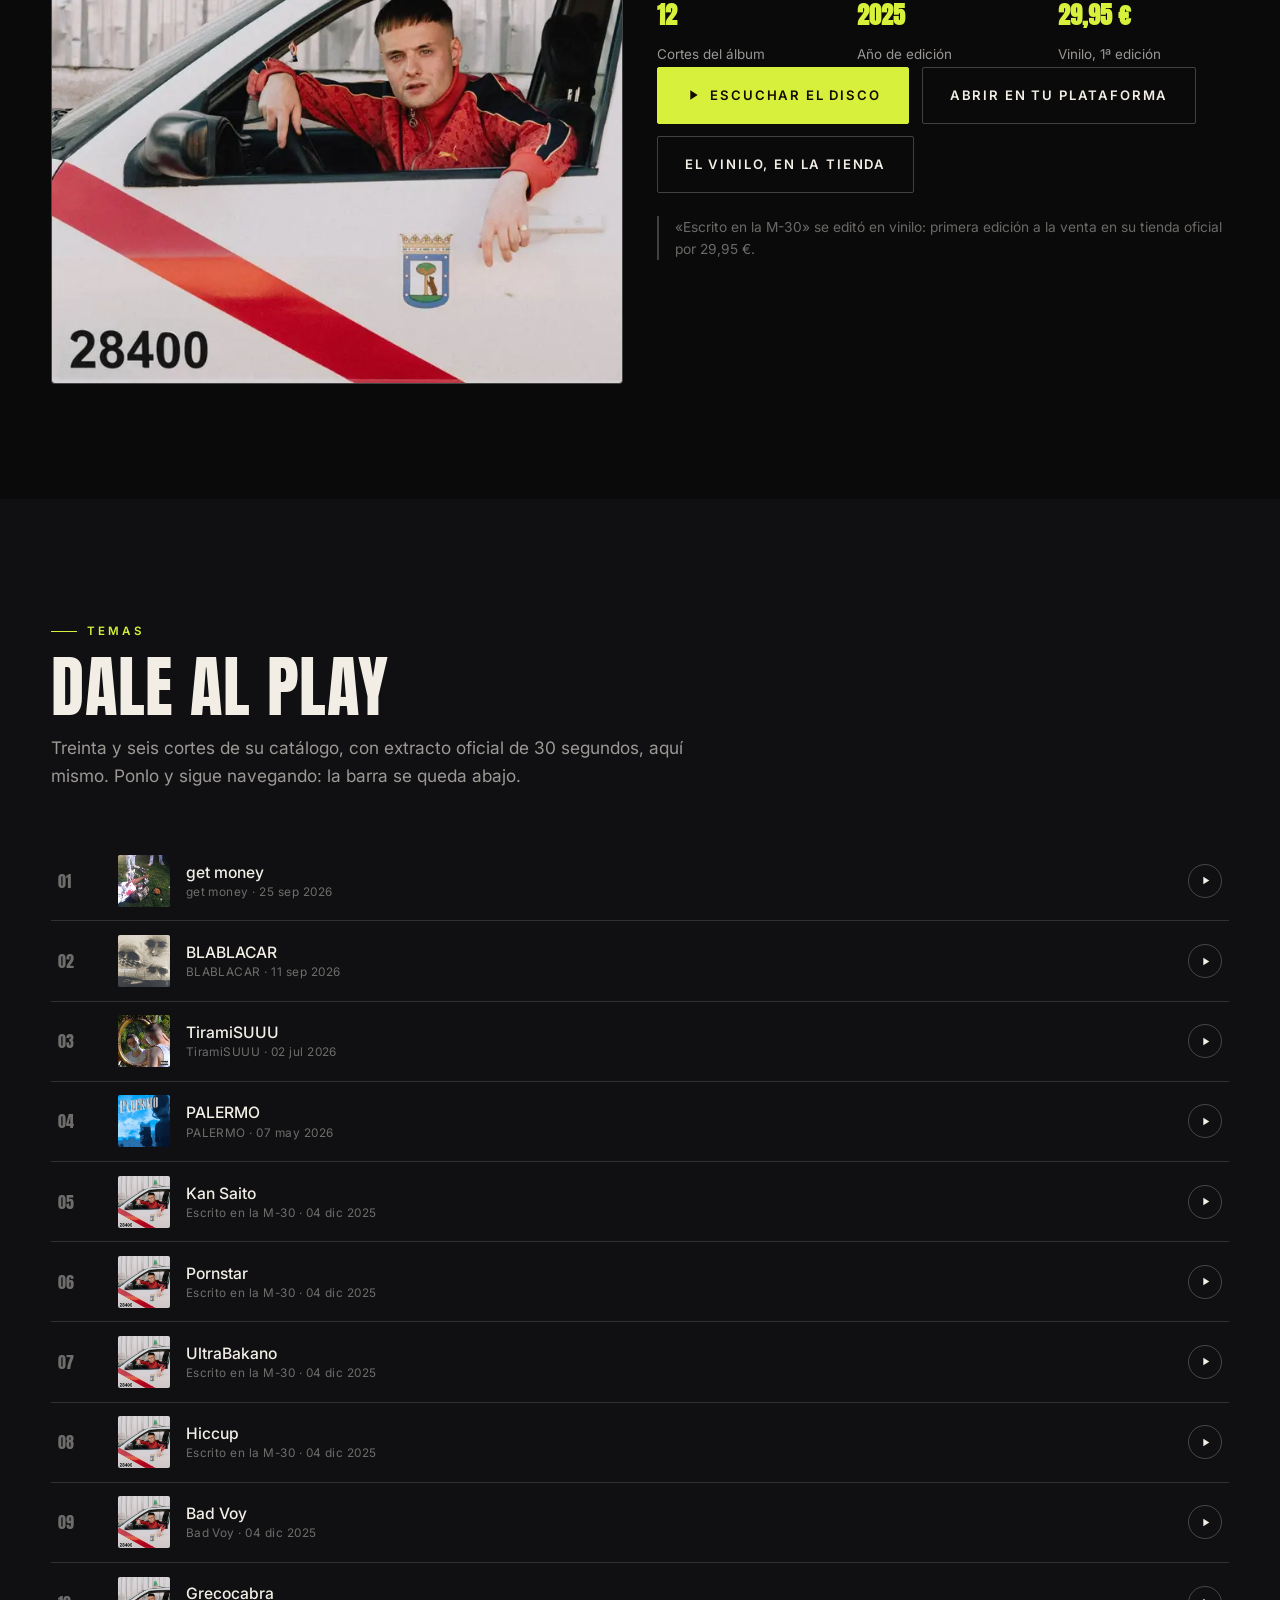
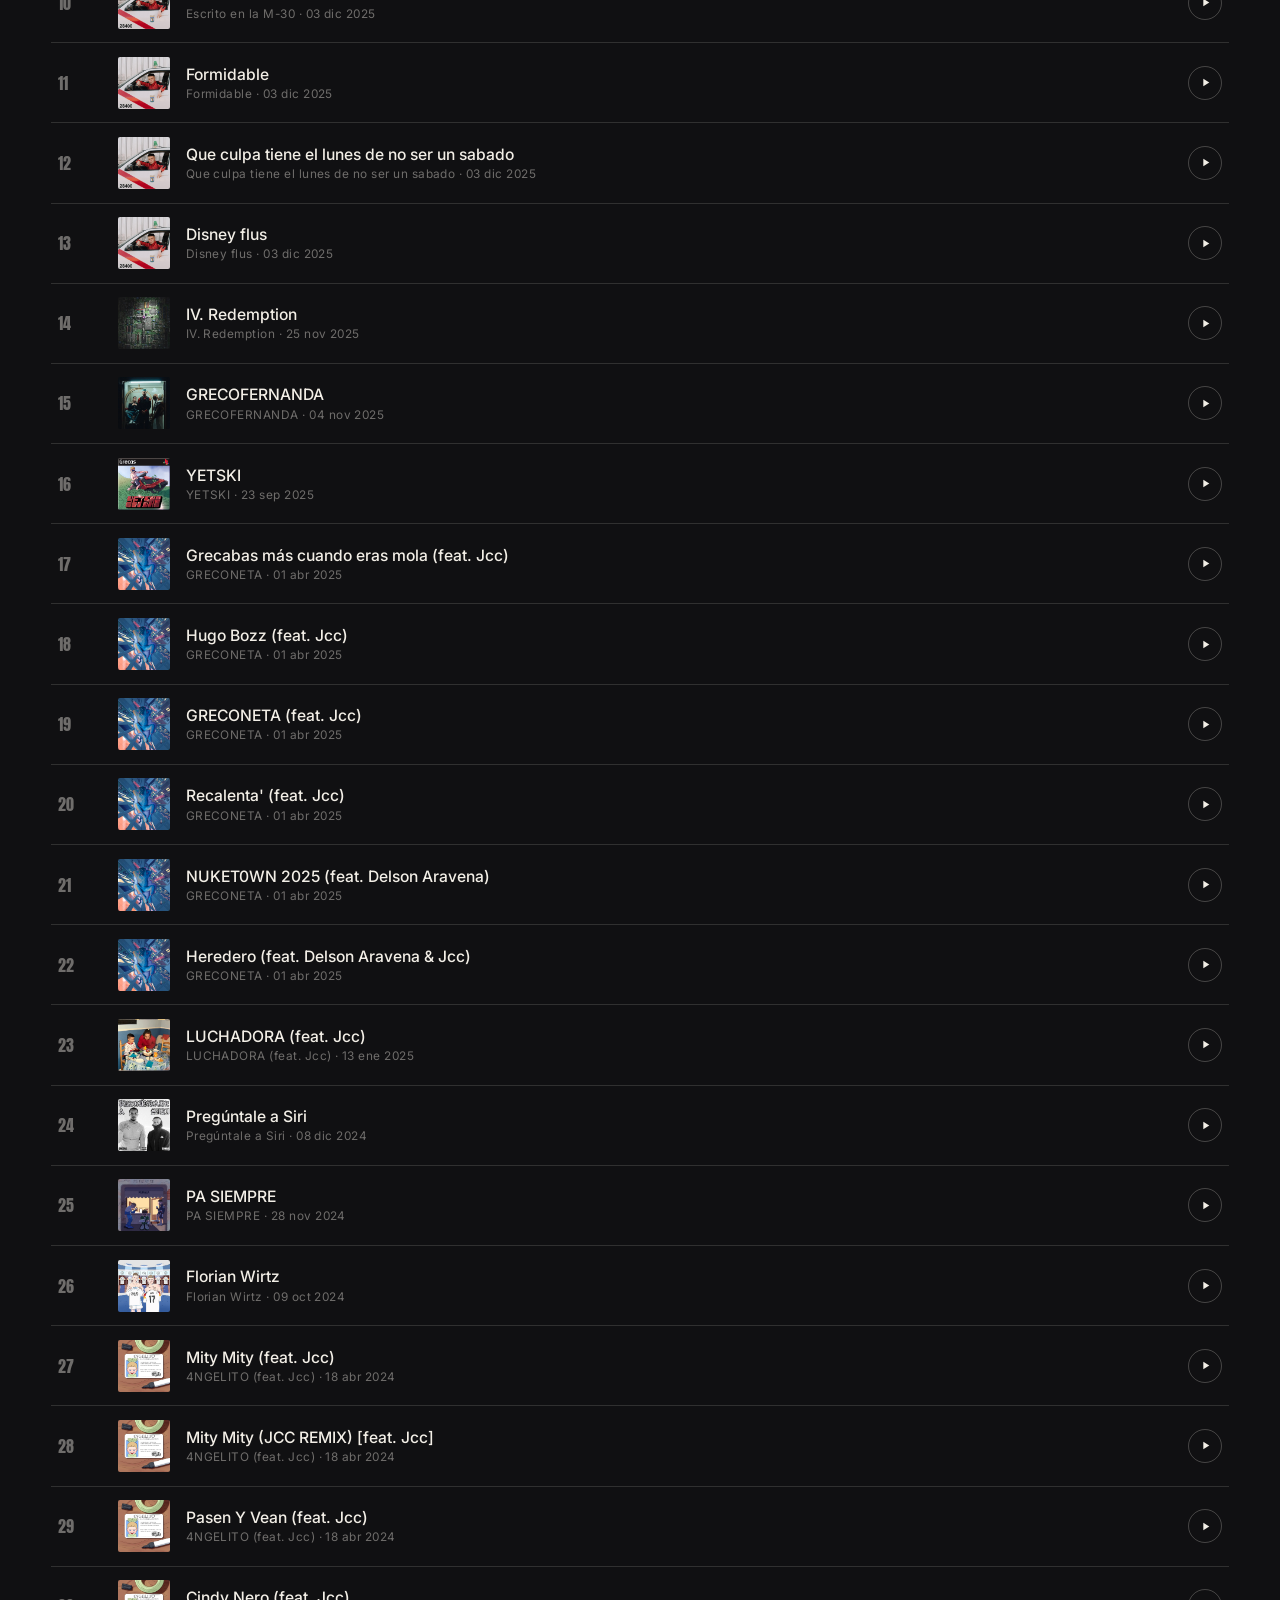
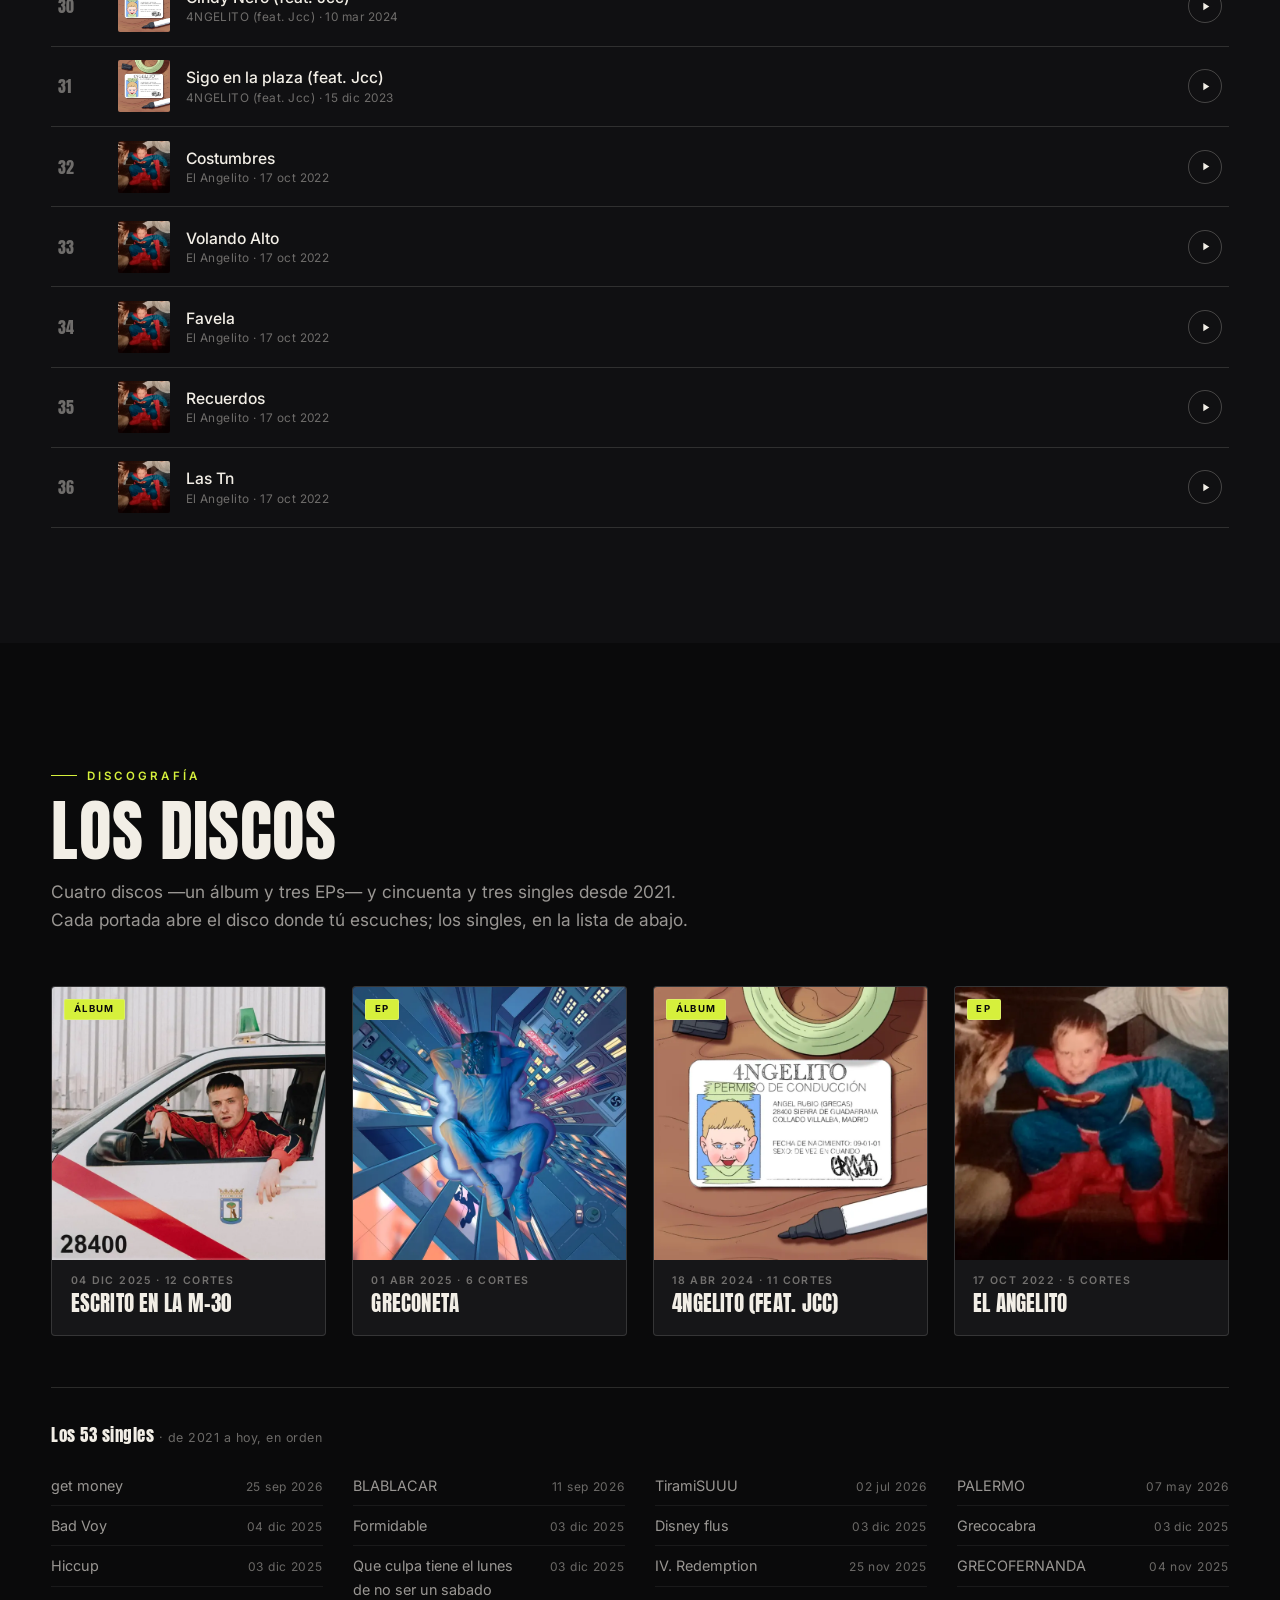
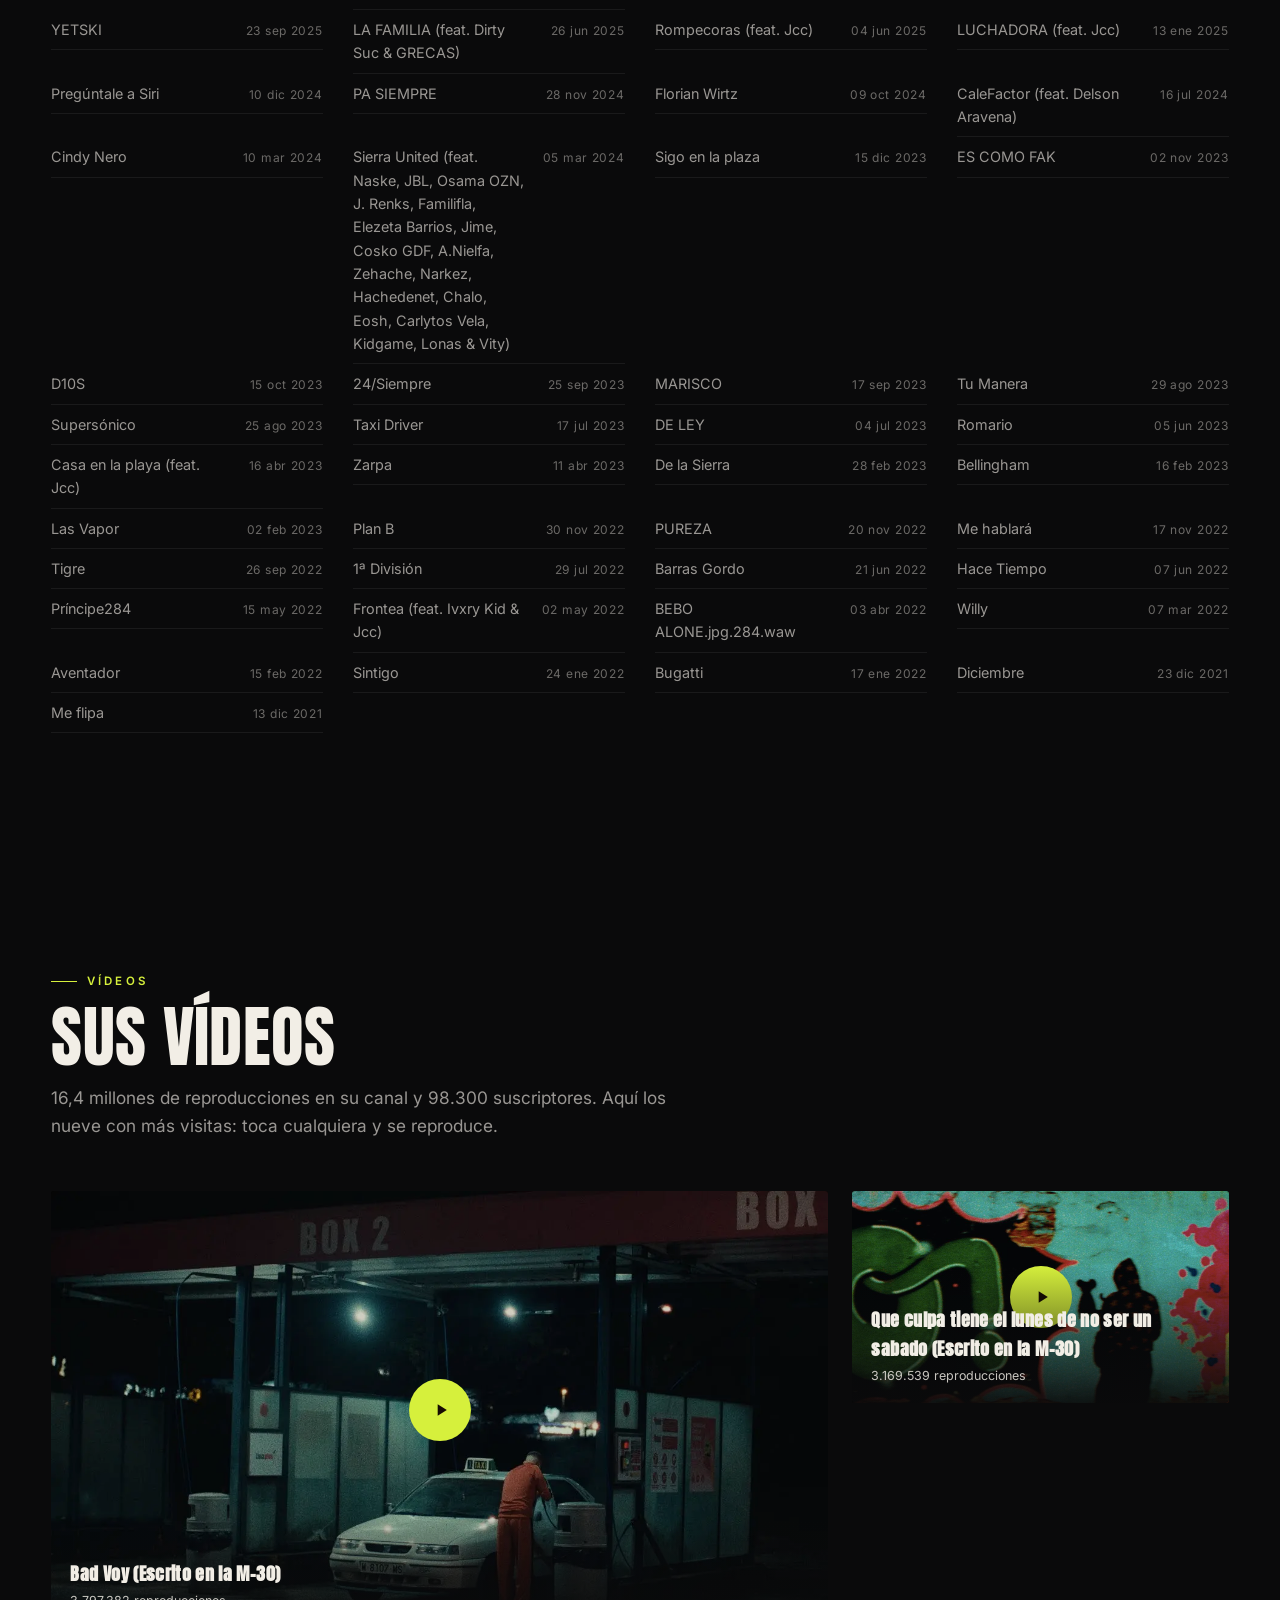
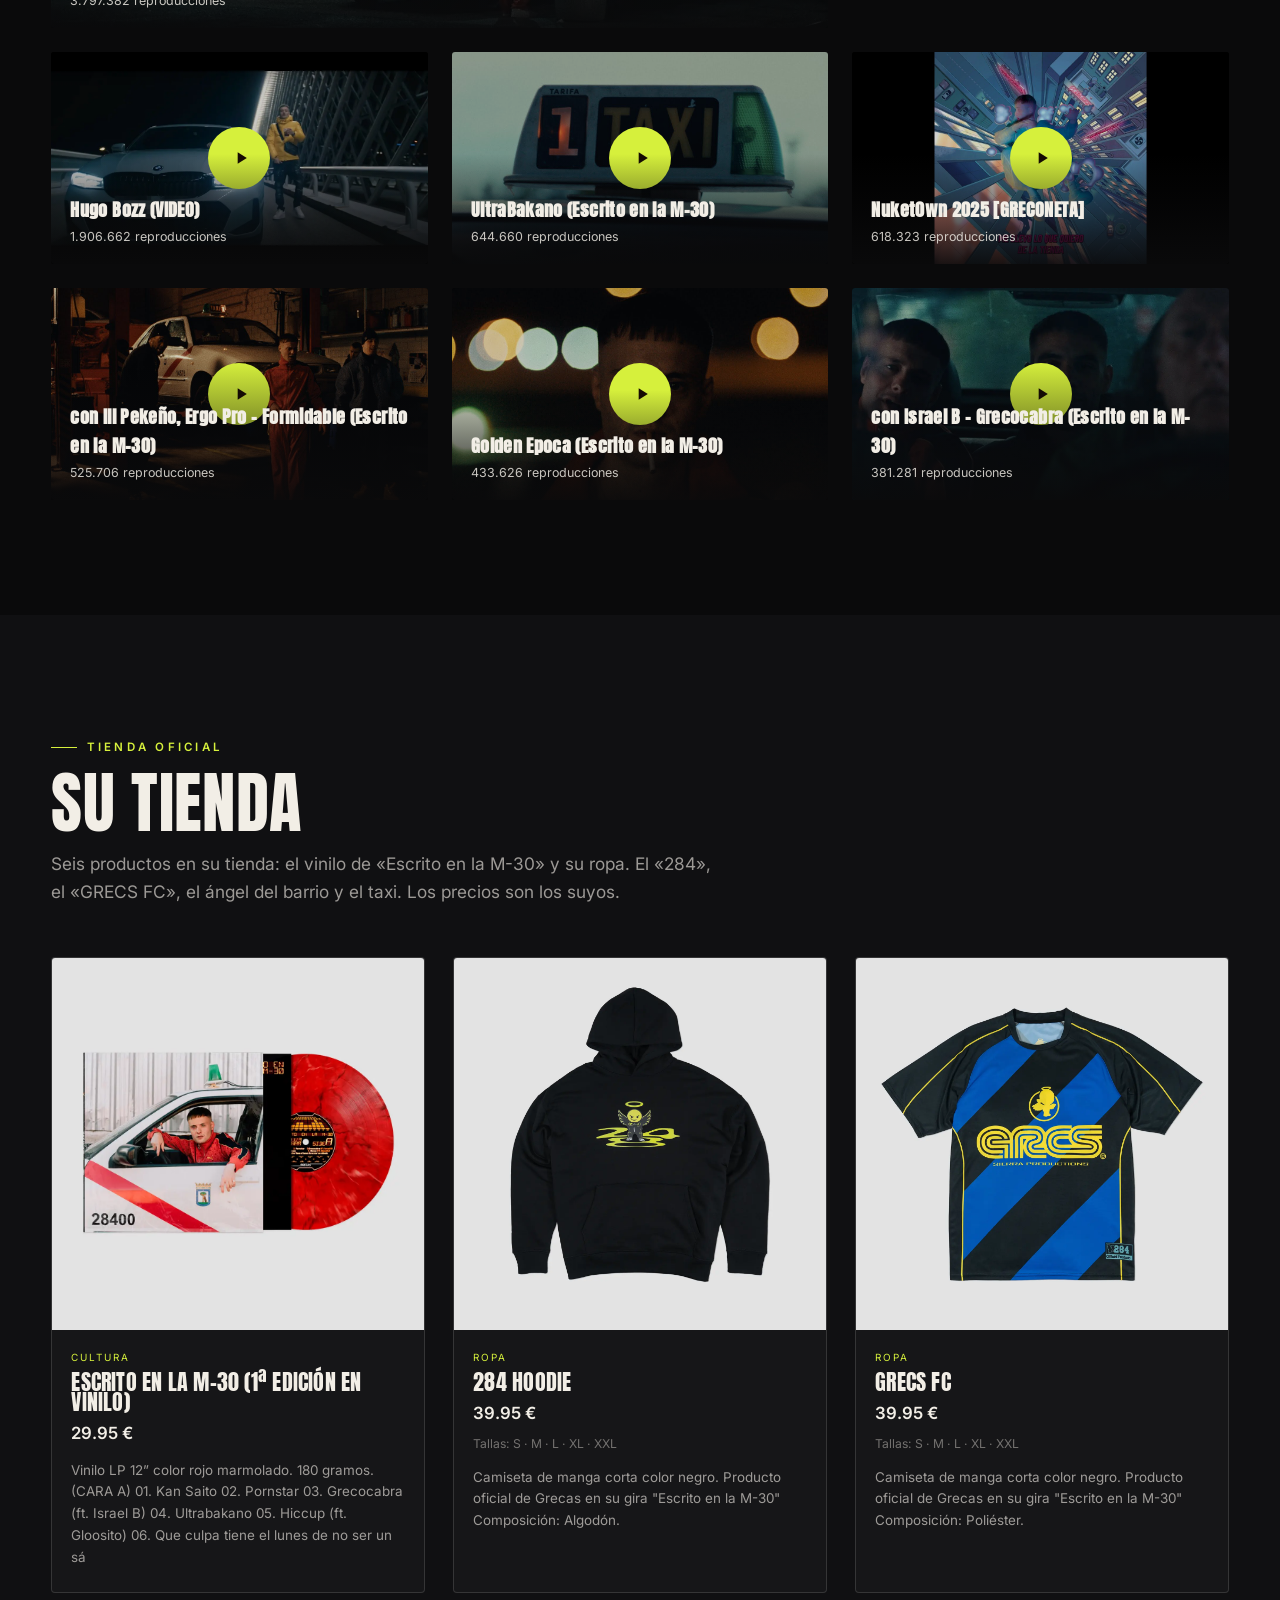
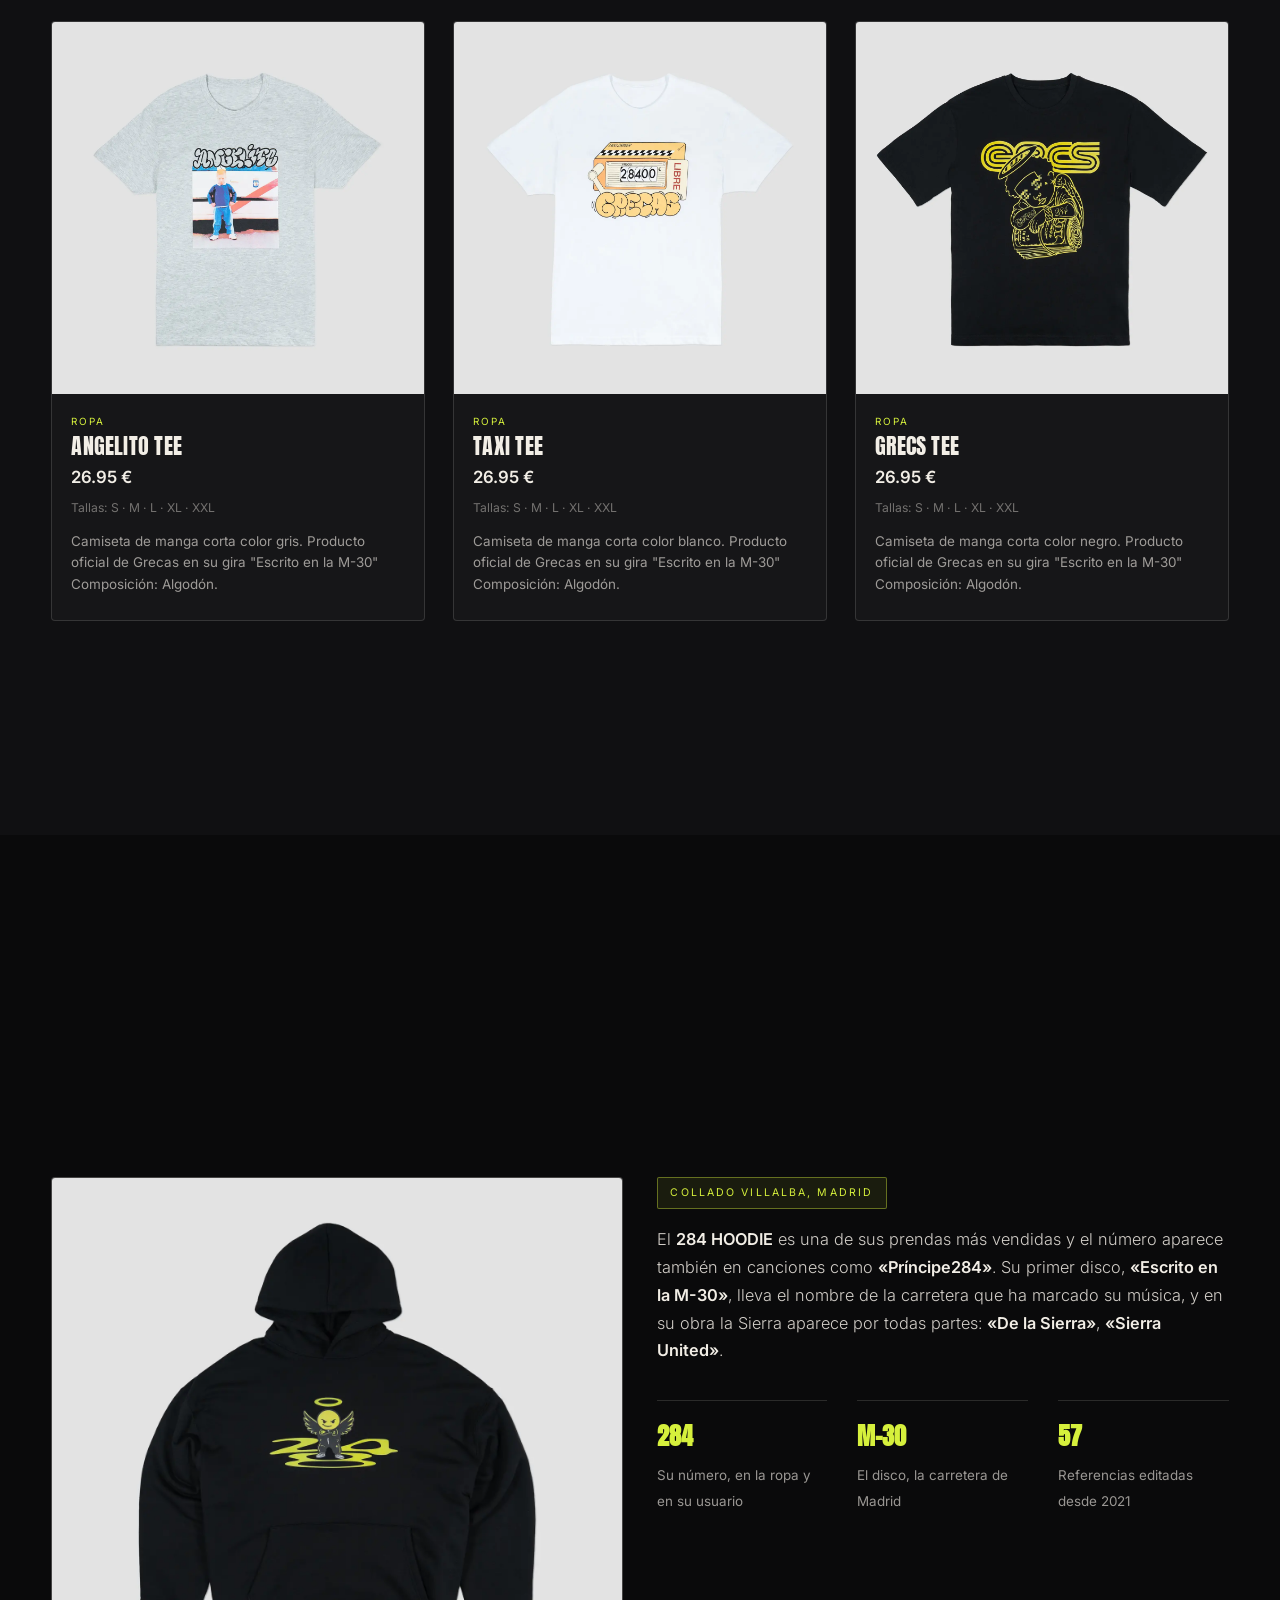
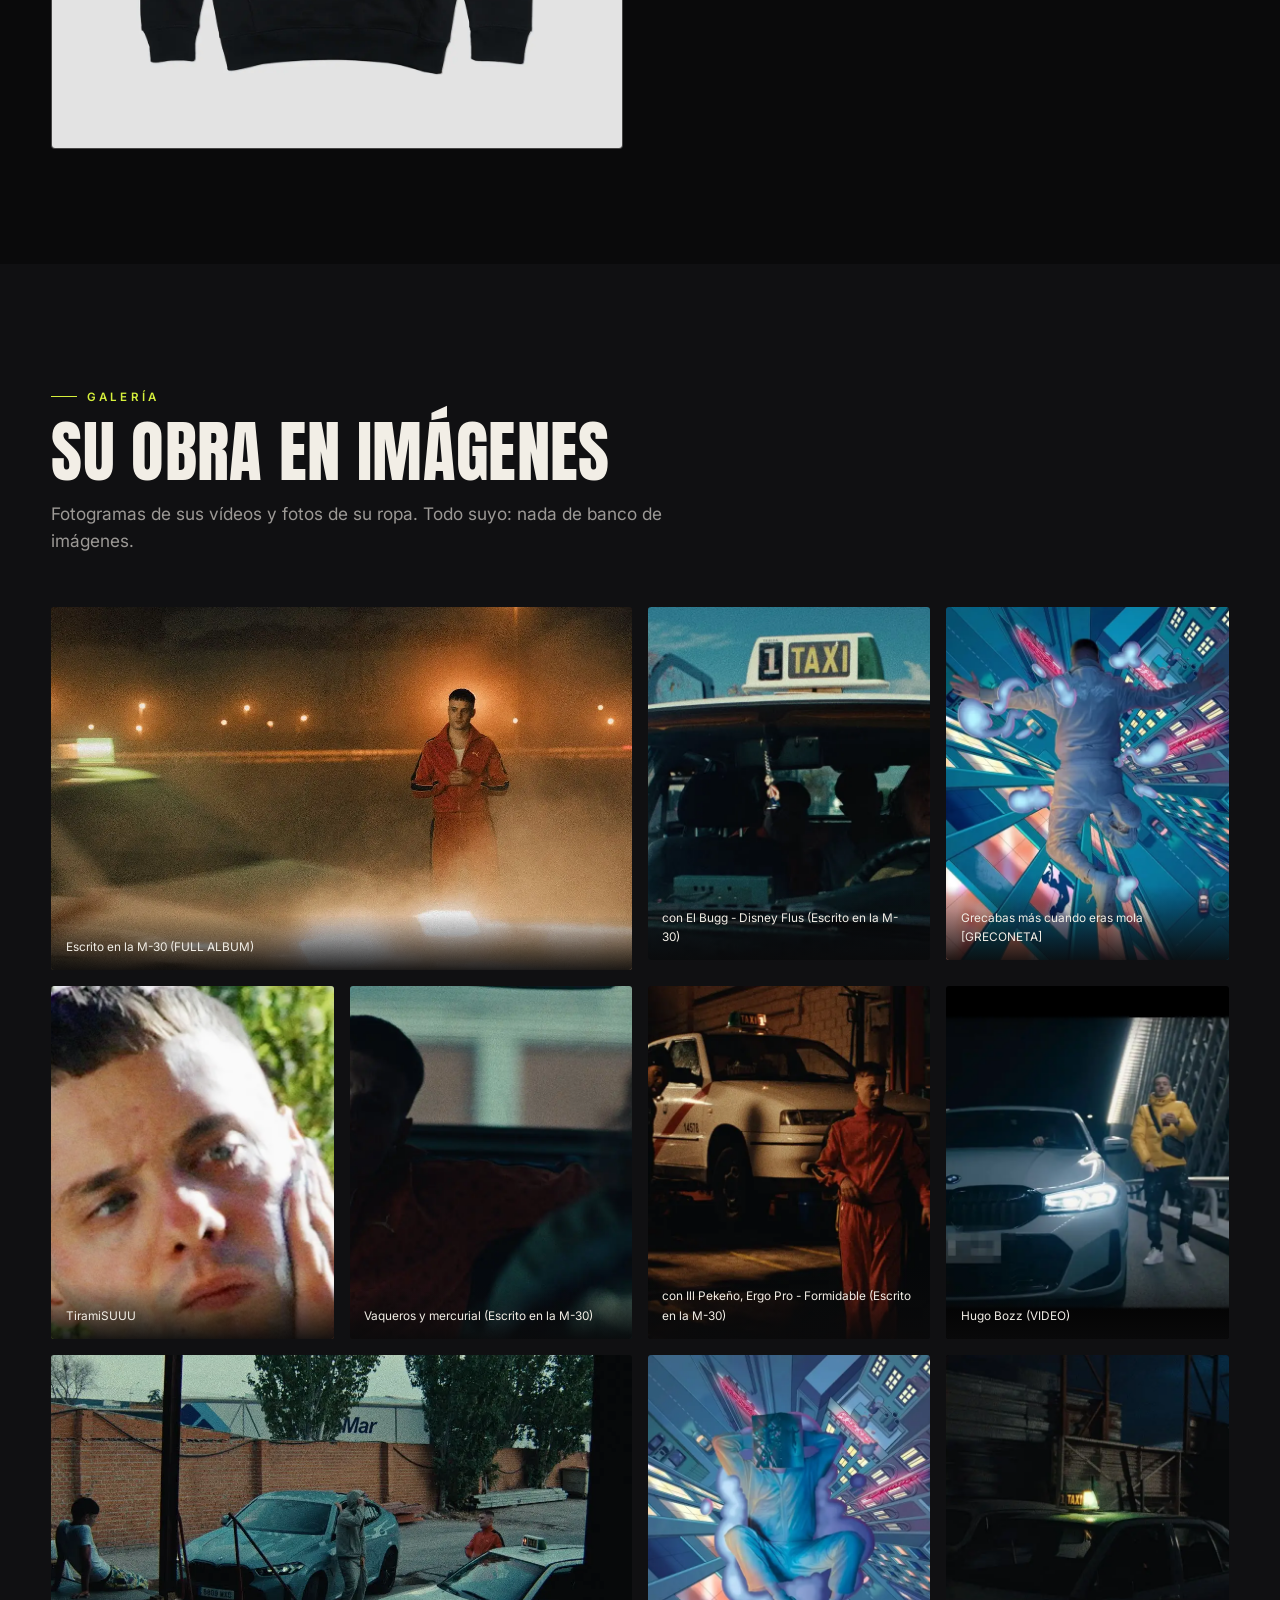
==== commit e46c97d5: "GR3CAS: nombre de disco limpio tambien en el reproductor" ====
--- a/index.html
+++ b/index.html
@@ -263,41 +263,41 @@
         Ponlo y sigue navegando: la barra se queda abajo.</p>
     </div>
     <div class="cortes rv">
-      <button class="corte" data-src="assets/audio/6814927805.mp3" data-tema="get money" data-album="get money - Single · 25 sep 2026" data-portada="assets/portadas/6814927803.webp">
+      <button class="corte" data-src="assets/audio/6814927805.mp3" data-tema="get money" data-album="get money · 25 sep 2026" data-portada="assets/portadas/6814927803.webp">
         <span class="corte-n">01</span>
         <img src="assets/portadas/6814927803.webp" alt="get money" loading="lazy">
         <span class="corte-txt">
-          <b>get money</b><span>get money - Single · 25 sep 2026</span>
-        </span>
-        <span class="corte-play" aria-hidden="true">
-          <svg viewBox="0 0 24 24"><path d="M8 5v14l11-7z"/></svg>
-        </span>
-      </button>
-      <button class="corte" data-src="assets/audio/6800799556.mp3" data-tema="BLABLACAR" data-album="BLABLACAR - Single · 11 sep 2026" data-portada="assets/portadas/6800799541.webp">
+          <b>get money</b><span>get money · 25 sep 2026</span>
+        </span>
+        <span class="corte-play" aria-hidden="true">
+          <svg viewBox="0 0 24 24"><path d="M8 5v14l11-7z"/></svg>
+        </span>
+      </button>
+      <button class="corte" data-src="assets/audio/6800799556.mp3" data-tema="BLABLACAR" data-album="BLABLACAR · 11 sep 2026" data-portada="assets/portadas/6800799541.webp">
         <span class="corte-n">02</span>
         <img src="assets/portadas/6800799541.webp" alt="BLABLACAR" loading="lazy">
         <span class="corte-txt">
-          <b>BLABLACAR</b><span>BLABLACAR - Single · 11 sep 2026</span>
-        </span>
-        <span class="corte-play" aria-hidden="true">
-          <svg viewBox="0 0 24 24"><path d="M8 5v14l11-7z"/></svg>
-        </span>
-      </button>
-      <button class="corte" data-src="assets/audio/6782859853.mp3" data-tema="TiramiSUUU" data-album="TiramiSUUU - Single · 02 jul 2026" data-portada="assets/portadas/6782859849.webp">
+          <b>BLABLACAR</b><span>BLABLACAR · 11 sep 2026</span>
+        </span>
+        <span class="corte-play" aria-hidden="true">
+          <svg viewBox="0 0 24 24"><path d="M8 5v14l11-7z"/></svg>
+        </span>
+      </button>
+      <button class="corte" data-src="assets/audio/6782859853.mp3" data-tema="TiramiSUUU" data-album="TiramiSUUU · 02 jul 2026" data-portada="assets/portadas/6782859849.webp">
         <span class="corte-n">03</span>
         <img src="assets/portadas/6782859849.webp" alt="TiramiSUUU" loading="lazy">
         <span class="corte-txt">
-          <b>TiramiSUUU</b><span>TiramiSUUU - Single · 02 jul 2026</span>
-        </span>
-        <span class="corte-play" aria-hidden="true">
-          <svg viewBox="0 0 24 24"><path d="M8 5v14l11-7z"/></svg>
-        </span>
-      </button>
-      <button class="corte" data-src="assets/audio/6766200695.mp3" data-tema="PALERMO" data-album="PALERMO - Single · 07 may 2026" data-portada="assets/portadas/1896233760.webp">
+          <b>TiramiSUUU</b><span>TiramiSUUU · 02 jul 2026</span>
+        </span>
+        <span class="corte-play" aria-hidden="true">
+          <svg viewBox="0 0 24 24"><path d="M8 5v14l11-7z"/></svg>
+        </span>
+      </button>
+      <button class="corte" data-src="assets/audio/6766200695.mp3" data-tema="PALERMO" data-album="PALERMO · 07 may 2026" data-portada="assets/portadas/1896233760.webp">
         <span class="corte-n">04</span>
         <img src="assets/portadas/1896233760.webp" alt="PALERMO" loading="lazy">
         <span class="corte-txt">
-          <b>PALERMO</b><span>PALERMO - Single · 07 may 2026</span>
+          <b>PALERMO</b><span>PALERMO · 07 may 2026</span>
         </span>
         <span class="corte-play" aria-hidden="true">
           <svg viewBox="0 0 24 24"><path d="M8 5v14l11-7z"/></svg>
@@ -343,11 +343,11 @@
           <svg viewBox="0 0 24 24"><path d="M8 5v14l11-7z"/></svg>
         </span>
       </button>
-      <button class="corte" data-src="assets/audio/1870604805.mp3" data-tema="Bad Voy" data-album="Bad Voy - Single · 04 dic 2025" data-portada="assets/portadas/1870604621.webp">
+      <button class="corte" data-src="assets/audio/1870604805.mp3" data-tema="Bad Voy" data-album="Bad Voy · 04 dic 2025" data-portada="assets/portadas/1870604621.webp">
         <span class="corte-n">09</span>
         <img src="assets/portadas/1870604621.webp" alt="Bad Voy" loading="lazy">
         <span class="corte-txt">
-          <b>Bad Voy</b><span>Bad Voy - Single · 04 dic 2025</span>
+          <b>Bad Voy</b><span>Bad Voy · 04 dic 2025</span>
         </span>
         <span class="corte-play" aria-hidden="true">
           <svg viewBox="0 0 24 24"><path d="M8 5v14l11-7z"/></svg>
@@ -363,161 +363,161 @@
           <svg viewBox="0 0 24 24"><path d="M8 5v14l11-7z"/></svg>
         </span>
       </button>
-      <button class="corte" data-src="assets/audio/1857687060.mp3" data-tema="Formidable" data-album="Formidable - Single · 03 dic 2025" data-portada="assets/portadas/1857687056.webp">
+      <button class="corte" data-src="assets/audio/1857687060.mp3" data-tema="Formidable" data-album="Formidable · 03 dic 2025" data-portada="assets/portadas/1857687056.webp">
         <span class="corte-n">11</span>
         <img src="assets/portadas/1857687056.webp" alt="Formidable" loading="lazy">
         <span class="corte-txt">
-          <b>Formidable</b><span>Formidable - Single · 03 dic 2025</span>
-        </span>
-        <span class="corte-play" aria-hidden="true">
-          <svg viewBox="0 0 24 24"><path d="M8 5v14l11-7z"/></svg>
-        </span>
-      </button>
-      <button class="corte" data-src="assets/audio/1862539252.mp3" data-tema="Que culpa tiene el lunes de no ser un sabado" data-album="Que culpa tiene el lunes de no ser un sabado - Single · 03 dic 2025" data-portada="assets/portadas/1862539248.webp">
+          <b>Formidable</b><span>Formidable · 03 dic 2025</span>
+        </span>
+        <span class="corte-play" aria-hidden="true">
+          <svg viewBox="0 0 24 24"><path d="M8 5v14l11-7z"/></svg>
+        </span>
+      </button>
+      <button class="corte" data-src="assets/audio/1862539252.mp3" data-tema="Que culpa tiene el lunes de no ser un sabado" data-album="Que culpa tiene el lunes de no ser un sabado · 03 dic 2025" data-portada="assets/portadas/1862539248.webp">
         <span class="corte-n">12</span>
         <img src="assets/portadas/1862539248.webp" alt="Que culpa tiene el lunes de no ser un sabado" loading="lazy">
         <span class="corte-txt">
-          <b>Que culpa tiene el lunes de no ser un sabado</b><span>Que culpa tiene el lunes de no ser un sabado - Single · 03 dic 2025</span>
-        </span>
-        <span class="corte-play" aria-hidden="true">
-          <svg viewBox="0 0 24 24"><path d="M8 5v14l11-7z"/></svg>
-        </span>
-      </button>
-      <button class="corte" data-src="assets/audio/1857691907.mp3" data-tema="Disney flus" data-album="Disney flus - Single · 03 dic 2025" data-portada="assets/portadas/1857691892.webp">
+          <b>Que culpa tiene el lunes de no ser un sabado</b><span>Que culpa tiene el lunes de no ser un sabado · 03 dic 2025</span>
+        </span>
+        <span class="corte-play" aria-hidden="true">
+          <svg viewBox="0 0 24 24"><path d="M8 5v14l11-7z"/></svg>
+        </span>
+      </button>
+      <button class="corte" data-src="assets/audio/1857691907.mp3" data-tema="Disney flus" data-album="Disney flus · 03 dic 2025" data-portada="assets/portadas/1857691892.webp">
         <span class="corte-n">13</span>
         <img src="assets/portadas/1857691892.webp" alt="Disney flus" loading="lazy">
         <span class="corte-txt">
-          <b>Disney flus</b><span>Disney flus - Single · 03 dic 2025</span>
-        </span>
-        <span class="corte-play" aria-hidden="true">
-          <svg viewBox="0 0 24 24"><path d="M8 5v14l11-7z"/></svg>
-        </span>
-      </button>
-      <button class="corte" data-src="assets/audio/1853834066.mp3" data-tema="IV. Redemption" data-album="IV. Redemption - Single · 25 nov 2025" data-portada="assets/portadas/1853834065.webp">
+          <b>Disney flus</b><span>Disney flus · 03 dic 2025</span>
+        </span>
+        <span class="corte-play" aria-hidden="true">
+          <svg viewBox="0 0 24 24"><path d="M8 5v14l11-7z"/></svg>
+        </span>
+      </button>
+      <button class="corte" data-src="assets/audio/1853834066.mp3" data-tema="IV. Redemption" data-album="IV. Redemption · 25 nov 2025" data-portada="assets/portadas/1853834065.webp">
         <span class="corte-n">14</span>
         <img src="assets/portadas/1853834065.webp" alt="IV. Redemption" loading="lazy">
         <span class="corte-txt">
-          <b>IV. Redemption</b><span>IV. Redemption - Single · 25 nov 2025</span>
-        </span>
-        <span class="corte-play" aria-hidden="true">
-          <svg viewBox="0 0 24 24"><path d="M8 5v14l11-7z"/></svg>
-        </span>
-      </button>
-      <button class="corte" data-src="assets/audio/1846959734.mp3" data-tema="GRECOFERNANDA" data-album="GRECOFERNANDA - Single · 04 nov 2025" data-portada="assets/portadas/1846959460.webp">
+          <b>IV. Redemption</b><span>IV. Redemption · 25 nov 2025</span>
+        </span>
+        <span class="corte-play" aria-hidden="true">
+          <svg viewBox="0 0 24 24"><path d="M8 5v14l11-7z"/></svg>
+        </span>
+      </button>
+      <button class="corte" data-src="assets/audio/1846959734.mp3" data-tema="GRECOFERNANDA" data-album="GRECOFERNANDA · 04 nov 2025" data-portada="assets/portadas/1846959460.webp">
         <span class="corte-n">15</span>
         <img src="assets/portadas/1846959460.webp" alt="GRECOFERNANDA" loading="lazy">
         <span class="corte-txt">
-          <b>GRECOFERNANDA</b><span>GRECOFERNANDA - Single · 04 nov 2025</span>
-        </span>
-        <span class="corte-play" aria-hidden="true">
-          <svg viewBox="0 0 24 24"><path d="M8 5v14l11-7z"/></svg>
-        </span>
-      </button>
-      <button class="corte" data-src="assets/audio/1840266721.mp3" data-tema="YETSKI" data-album="YETSKI - Single · 23 sep 2025" data-portada="assets/portadas/1840266719.webp">
+          <b>GRECOFERNANDA</b><span>GRECOFERNANDA · 04 nov 2025</span>
+        </span>
+        <span class="corte-play" aria-hidden="true">
+          <svg viewBox="0 0 24 24"><path d="M8 5v14l11-7z"/></svg>
+        </span>
+      </button>
+      <button class="corte" data-src="assets/audio/1840266721.mp3" data-tema="YETSKI" data-album="YETSKI · 23 sep 2025" data-portada="assets/portadas/1840266719.webp">
         <span class="corte-n">16</span>
         <img src="assets/portadas/1840266719.webp" alt="YETSKI" loading="lazy">
         <span class="corte-txt">
-          <b>YETSKI</b><span>YETSKI - Single · 23 sep 2025</span>
-        </span>
-        <span class="corte-play" aria-hidden="true">
-          <svg viewBox="0 0 24 24"><path d="M8 5v14l11-7z"/></svg>
-        </span>
-      </button>
-      <button class="corte" data-src="assets/audio/1801493078.mp3" data-tema="Grecabas más cuando eras mola (feat. Jcc)" data-album="GRECONETA - EP · 01 abr 2025" data-portada="assets/portadas/1801493075.webp">
+          <b>YETSKI</b><span>YETSKI · 23 sep 2025</span>
+        </span>
+        <span class="corte-play" aria-hidden="true">
+          <svg viewBox="0 0 24 24"><path d="M8 5v14l11-7z"/></svg>
+        </span>
+      </button>
+      <button class="corte" data-src="assets/audio/1801493078.mp3" data-tema="Grecabas más cuando eras mola (feat. Jcc)" data-album="GRECONETA · 01 abr 2025" data-portada="assets/portadas/1801493075.webp">
         <span class="corte-n">17</span>
         <img src="assets/portadas/1801493075.webp" alt="Grecabas más cuando eras mola (feat. Jcc)" loading="lazy">
         <span class="corte-txt">
-          <b>Grecabas más cuando eras mola (feat. Jcc)</b><span>GRECONETA - EP · 01 abr 2025</span>
-        </span>
-        <span class="corte-play" aria-hidden="true">
-          <svg viewBox="0 0 24 24"><path d="M8 5v14l11-7z"/></svg>
-        </span>
-      </button>
-      <button class="corte" data-src="assets/audio/1801493080.mp3" data-tema="Hugo Bozz (feat. Jcc)" data-album="GRECONETA - EP · 01 abr 2025" data-portada="assets/portadas/1801493075.webp">
+          <b>Grecabas más cuando eras mola (feat. Jcc)</b><span>GRECONETA · 01 abr 2025</span>
+        </span>
+        <span class="corte-play" aria-hidden="true">
+          <svg viewBox="0 0 24 24"><path d="M8 5v14l11-7z"/></svg>
+        </span>
+      </button>
+      <button class="corte" data-src="assets/audio/1801493080.mp3" data-tema="Hugo Bozz (feat. Jcc)" data-album="GRECONETA · 01 abr 2025" data-portada="assets/portadas/1801493075.webp">
         <span class="corte-n">18</span>
         <img src="assets/portadas/1801493075.webp" alt="Hugo Bozz (feat. Jcc)" loading="lazy">
         <span class="corte-txt">
-          <b>Hugo Bozz (feat. Jcc)</b><span>GRECONETA - EP · 01 abr 2025</span>
-        </span>
-        <span class="corte-play" aria-hidden="true">
-          <svg viewBox="0 0 24 24"><path d="M8 5v14l11-7z"/></svg>
-        </span>
-      </button>
-      <button class="corte" data-src="assets/audio/1801493085.mp3" data-tema="GRECONETA (feat. Jcc)" data-album="GRECONETA - EP · 01 abr 2025" data-portada="assets/portadas/1801493075.webp">
+          <b>Hugo Bozz (feat. Jcc)</b><span>GRECONETA · 01 abr 2025</span>
+        </span>
+        <span class="corte-play" aria-hidden="true">
+          <svg viewBox="0 0 24 24"><path d="M8 5v14l11-7z"/></svg>
+        </span>
+      </button>
+      <button class="corte" data-src="assets/audio/1801493085.mp3" data-tema="GRECONETA (feat. Jcc)" data-album="GRECONETA · 01 abr 2025" data-portada="assets/portadas/1801493075.webp">
         <span class="corte-n">19</span>
         <img src="assets/portadas/1801493075.webp" alt="GRECONETA (feat. Jcc)" loading="lazy">
         <span class="corte-txt">
-          <b>GRECONETA (feat. Jcc)</b><span>GRECONETA - EP · 01 abr 2025</span>
-        </span>
-        <span class="corte-play" aria-hidden="true">
-          <svg viewBox="0 0 24 24"><path d="M8 5v14l11-7z"/></svg>
-        </span>
-      </button>
-      <button class="corte" data-src="assets/audio/1801493089.mp3" data-tema="Recalenta' (feat. Jcc)" data-album="GRECONETA - EP · 01 abr 2025" data-portada="assets/portadas/1801493075.webp">
+          <b>GRECONETA (feat. Jcc)</b><span>GRECONETA · 01 abr 2025</span>
+        </span>
+        <span class="corte-play" aria-hidden="true">
+          <svg viewBox="0 0 24 24"><path d="M8 5v14l11-7z"/></svg>
+        </span>
+      </button>
+      <button class="corte" data-src="assets/audio/1801493089.mp3" data-tema="Recalenta' (feat. Jcc)" data-album="GRECONETA · 01 abr 2025" data-portada="assets/portadas/1801493075.webp">
         <span class="corte-n">20</span>
         <img src="assets/portadas/1801493075.webp" alt="Recalenta' (feat. Jcc)" loading="lazy">
         <span class="corte-txt">
-          <b>Recalenta' (feat. Jcc)</b><span>GRECONETA - EP · 01 abr 2025</span>
-        </span>
-        <span class="corte-play" aria-hidden="true">
-          <svg viewBox="0 0 24 24"><path d="M8 5v14l11-7z"/></svg>
-        </span>
-      </button>
-      <button class="corte" data-src="assets/audio/1801493452.mp3" data-tema="NUKET0WN 2025 (feat. Delson Aravena)" data-album="GRECONETA - EP · 01 abr 2025" data-portada="assets/portadas/1801493075.webp">
+          <b>Recalenta' (feat. Jcc)</b><span>GRECONETA · 01 abr 2025</span>
+        </span>
+        <span class="corte-play" aria-hidden="true">
+          <svg viewBox="0 0 24 24"><path d="M8 5v14l11-7z"/></svg>
+        </span>
+      </button>
+      <button class="corte" data-src="assets/audio/1801493452.mp3" data-tema="NUKET0WN 2025 (feat. Delson Aravena)" data-album="GRECONETA · 01 abr 2025" data-portada="assets/portadas/1801493075.webp">
         <span class="corte-n">21</span>
         <img src="assets/portadas/1801493075.webp" alt="NUKET0WN 2025 (feat. Delson Aravena)" loading="lazy">
         <span class="corte-txt">
-          <b>NUKET0WN 2025 (feat. Delson Aravena)</b><span>GRECONETA - EP · 01 abr 2025</span>
-        </span>
-        <span class="corte-play" aria-hidden="true">
-          <svg viewBox="0 0 24 24"><path d="M8 5v14l11-7z"/></svg>
-        </span>
-      </button>
-      <button class="corte" data-src="assets/audio/1801493453.mp3" data-tema="Heredero (feat. Delson Aravena & Jcc)" data-album="GRECONETA - EP · 01 abr 2025" data-portada="assets/portadas/1801493075.webp">
+          <b>NUKET0WN 2025 (feat. Delson Aravena)</b><span>GRECONETA · 01 abr 2025</span>
+        </span>
+        <span class="corte-play" aria-hidden="true">
+          <svg viewBox="0 0 24 24"><path d="M8 5v14l11-7z"/></svg>
+        </span>
+      </button>
+      <button class="corte" data-src="assets/audio/1801493453.mp3" data-tema="Heredero (feat. Delson Aravena & Jcc)" data-album="GRECONETA · 01 abr 2025" data-portada="assets/portadas/1801493075.webp">
         <span class="corte-n">22</span>
         <img src="assets/portadas/1801493075.webp" alt="Heredero (feat. Delson Aravena & Jcc)" loading="lazy">
         <span class="corte-txt">
-          <b>Heredero (feat. Delson Aravena & Jcc)</b><span>GRECONETA - EP · 01 abr 2025</span>
-        </span>
-        <span class="corte-play" aria-hidden="true">
-          <svg viewBox="0 0 24 24"><path d="M8 5v14l11-7z"/></svg>
-        </span>
-      </button>
-      <button class="corte" data-src="assets/audio/1789369203.mp3" data-tema="LUCHADORA (feat. Jcc)" data-album="LUCHADORA (feat. Jcc) - Single · 13 ene 2025" data-portada="assets/portadas/1789368795.webp">
+          <b>Heredero (feat. Delson Aravena & Jcc)</b><span>GRECONETA · 01 abr 2025</span>
+        </span>
+        <span class="corte-play" aria-hidden="true">
+          <svg viewBox="0 0 24 24"><path d="M8 5v14l11-7z"/></svg>
+        </span>
+      </button>
+      <button class="corte" data-src="assets/audio/1789369203.mp3" data-tema="LUCHADORA (feat. Jcc)" data-album="LUCHADORA (feat. Jcc) · 13 ene 2025" data-portada="assets/portadas/1789368795.webp">
         <span class="corte-n">23</span>
         <img src="assets/portadas/1789368795.webp" alt="LUCHADORA (feat. Jcc)" loading="lazy">
         <span class="corte-txt">
-          <b>LUCHADORA (feat. Jcc)</b><span>LUCHADORA (feat. Jcc) - Single · 13 ene 2025</span>
-        </span>
-        <span class="corte-play" aria-hidden="true">
-          <svg viewBox="0 0 24 24"><path d="M8 5v14l11-7z"/></svg>
-        </span>
-      </button>
-      <button class="corte" data-src="assets/audio/1783332975.mp3" data-tema="Pregúntale a Siri" data-album="Pregúntale a Siri - Single · 08 dic 2024" data-portada="assets/portadas/1783332972.webp">
+          <b>LUCHADORA (feat. Jcc)</b><span>LUCHADORA (feat. Jcc) · 13 ene 2025</span>
+        </span>
+        <span class="corte-play" aria-hidden="true">
+          <svg viewBox="0 0 24 24"><path d="M8 5v14l11-7z"/></svg>
+        </span>
+      </button>
+      <button class="corte" data-src="assets/audio/1783332975.mp3" data-tema="Pregúntale a Siri" data-album="Pregúntale a Siri · 08 dic 2024" data-portada="assets/portadas/1783332972.webp">
         <span class="corte-n">24</span>
         <img src="assets/portadas/1783332972.webp" alt="Pregúntale a Siri" loading="lazy">
         <span class="corte-txt">
-          <b>Pregúntale a Siri</b><span>Pregúntale a Siri - Single · 08 dic 2024</span>
-        </span>
-        <span class="corte-play" aria-hidden="true">
-          <svg viewBox="0 0 24 24"><path d="M8 5v14l11-7z"/></svg>
-        </span>
-      </button>
-      <button class="corte" data-src="assets/audio/6768312397.mp3" data-tema="PA SIEMPRE" data-album="PA SIEMPRE - Single · 28 nov 2024" data-portada="assets/portadas/6768312396.webp">
+          <b>Pregúntale a Siri</b><span>Pregúntale a Siri · 08 dic 2024</span>
+        </span>
+        <span class="corte-play" aria-hidden="true">
+          <svg viewBox="0 0 24 24"><path d="M8 5v14l11-7z"/></svg>
+        </span>
+      </button>
+      <button class="corte" data-src="assets/audio/6768312397.mp3" data-tema="PA SIEMPRE" data-album="PA SIEMPRE · 28 nov 2024" data-portada="assets/portadas/6768312396.webp">
         <span class="corte-n">25</span>
         <img src="assets/portadas/6768312396.webp" alt="PA SIEMPRE" loading="lazy">
         <span class="corte-txt">
-          <b>PA SIEMPRE</b><span>PA SIEMPRE - Single · 28 nov 2024</span>
-        </span>
-        <span class="corte-play" aria-hidden="true">
-          <svg viewBox="0 0 24 24"><path d="M8 5v14l11-7z"/></svg>
-        </span>
-      </button>
-      <button class="corte" data-src="assets/audio/1769410130.mp3" data-tema="Florian Wirtz" data-album="Florian Wirtz - Single · 09 oct 2024" data-portada="assets/portadas/1769409992.webp">
+          <b>PA SIEMPRE</b><span>PA SIEMPRE · 28 nov 2024</span>
+        </span>
+        <span class="corte-play" aria-hidden="true">
+          <svg viewBox="0 0 24 24"><path d="M8 5v14l11-7z"/></svg>
+        </span>
+      </button>
+      <button class="corte" data-src="assets/audio/1769410130.mp3" data-tema="Florian Wirtz" data-album="Florian Wirtz · 09 oct 2024" data-portada="assets/portadas/1769409992.webp">
         <span class="corte-n">26</span>
         <img src="assets/portadas/1769409992.webp" alt="Florian Wirtz" loading="lazy">
         <span class="corte-txt">
-          <b>Florian Wirtz</b><span>Florian Wirtz - Single · 09 oct 2024</span>
+          <b>Florian Wirtz</b><span>Florian Wirtz · 09 oct 2024</span>
         </span>
         <span class="corte-play" aria-hidden="true">
           <svg viewBox="0 0 24 24"><path d="M8 5v14l11-7z"/></svg>
@@ -573,51 +573,51 @@
           <svg viewBox="0 0 24 24"><path d="M8 5v14l11-7z"/></svg>
         </span>
       </button>
-      <button class="corte" data-src="assets/audio/1745520274.mp3" data-tema="Costumbres" data-album="El Angelito - EP · 17 oct 2022" data-portada="assets/portadas/1745519927.webp">
+      <button class="corte" data-src="assets/audio/1745520274.mp3" data-tema="Costumbres" data-album="El Angelito · 17 oct 2022" data-portada="assets/portadas/1745519927.webp">
         <span class="corte-n">32</span>
         <img src="assets/portadas/1745519927.webp" alt="Costumbres" loading="lazy">
         <span class="corte-txt">
-          <b>Costumbres</b><span>El Angelito - EP · 17 oct 2022</span>
-        </span>
-        <span class="corte-play" aria-hidden="true">
-          <svg viewBox="0 0 24 24"><path d="M8 5v14l11-7z"/></svg>
-        </span>
-      </button>
-      <button class="corte" data-src="assets/audio/1745520470.mp3" data-tema="Volando Alto" data-album="El Angelito - EP · 17 oct 2022" data-portada="assets/portadas/1745519927.webp">
+          <b>Costumbres</b><span>El Angelito · 17 oct 2022</span>
+        </span>
+        <span class="corte-play" aria-hidden="true">
+          <svg viewBox="0 0 24 24"><path d="M8 5v14l11-7z"/></svg>
+        </span>
+      </button>
+      <button class="corte" data-src="assets/audio/1745520470.mp3" data-tema="Volando Alto" data-album="El Angelito · 17 oct 2022" data-portada="assets/portadas/1745519927.webp">
         <span class="corte-n">33</span>
         <img src="assets/portadas/1745519927.webp" alt="Volando Alto" loading="lazy">
         <span class="corte-txt">
-          <b>Volando Alto</b><span>El Angelito - EP · 17 oct 2022</span>
-        </span>
-        <span class="corte-play" aria-hidden="true">
-          <svg viewBox="0 0 24 24"><path d="M8 5v14l11-7z"/></svg>
-        </span>
-      </button>
-      <button class="corte" data-src="assets/audio/1745520483.mp3" data-tema="Favela" data-album="El Angelito - EP · 17 oct 2022" data-portada="assets/portadas/1745519927.webp">
+          <b>Volando Alto</b><span>El Angelito · 17 oct 2022</span>
+        </span>
+        <span class="corte-play" aria-hidden="true">
+          <svg viewBox="0 0 24 24"><path d="M8 5v14l11-7z"/></svg>
+        </span>
+      </button>
+      <button class="corte" data-src="assets/audio/1745520483.mp3" data-tema="Favela" data-album="El Angelito · 17 oct 2022" data-portada="assets/portadas/1745519927.webp">
         <span class="corte-n">34</span>
         <img src="assets/portadas/1745519927.webp" alt="Favela" loading="lazy">
         <span class="corte-txt">
-          <b>Favela</b><span>El Angelito - EP · 17 oct 2022</span>
-        </span>
-        <span class="corte-play" aria-hidden="true">
-          <svg viewBox="0 0 24 24"><path d="M8 5v14l11-7z"/></svg>
-        </span>
-      </button>
-      <button class="corte" data-src="assets/audio/1745520678.mp3" data-tema="Recuerdos" data-album="El Angelito - EP · 17 oct 2022" data-portada="assets/portadas/1745519927.webp">
+          <b>Favela</b><span>El Angelito · 17 oct 2022</span>
+        </span>
+        <span class="corte-play" aria-hidden="true">
+          <svg viewBox="0 0 24 24"><path d="M8 5v14l11-7z"/></svg>
+        </span>
+      </button>
+      <button class="corte" data-src="assets/audio/1745520678.mp3" data-tema="Recuerdos" data-album="El Angelito · 17 oct 2022" data-portada="assets/portadas/1745519927.webp">
         <span class="corte-n">35</span>
         <img src="assets/portadas/1745519927.webp" alt="Recuerdos" loading="lazy">
         <span class="corte-txt">
-          <b>Recuerdos</b><span>El Angelito - EP · 17 oct 2022</span>
-        </span>
-        <span class="corte-play" aria-hidden="true">
-          <svg viewBox="0 0 24 24"><path d="M8 5v14l11-7z"/></svg>
-        </span>
-      </button>
-      <button class="corte" data-src="assets/audio/1745520688.mp3" data-tema="Las Tn" data-album="El Angelito - EP · 17 oct 2022" data-portada="assets/portadas/1745519927.webp">
+          <b>Recuerdos</b><span>El Angelito · 17 oct 2022</span>
+        </span>
+        <span class="corte-play" aria-hidden="true">
+          <svg viewBox="0 0 24 24"><path d="M8 5v14l11-7z"/></svg>
+        </span>
+      </button>
+      <button class="corte" data-src="assets/audio/1745520688.mp3" data-tema="Las Tn" data-album="El Angelito · 17 oct 2022" data-portada="assets/portadas/1745519927.webp">
         <span class="corte-n">36</span>
         <img src="assets/portadas/1745519927.webp" alt="Las Tn" loading="lazy">
         <span class="corte-txt">
-          <b>Las Tn</b><span>El Angelito - EP · 17 oct 2022</span>
+          <b>Las Tn</b><span>El Angelito · 17 oct 2022</span>
         </span>
         <span class="corte-play" aria-hidden="true">
           <svg viewBox="0 0 24 24"><path d="M8 5v14l11-7z"/></svg>
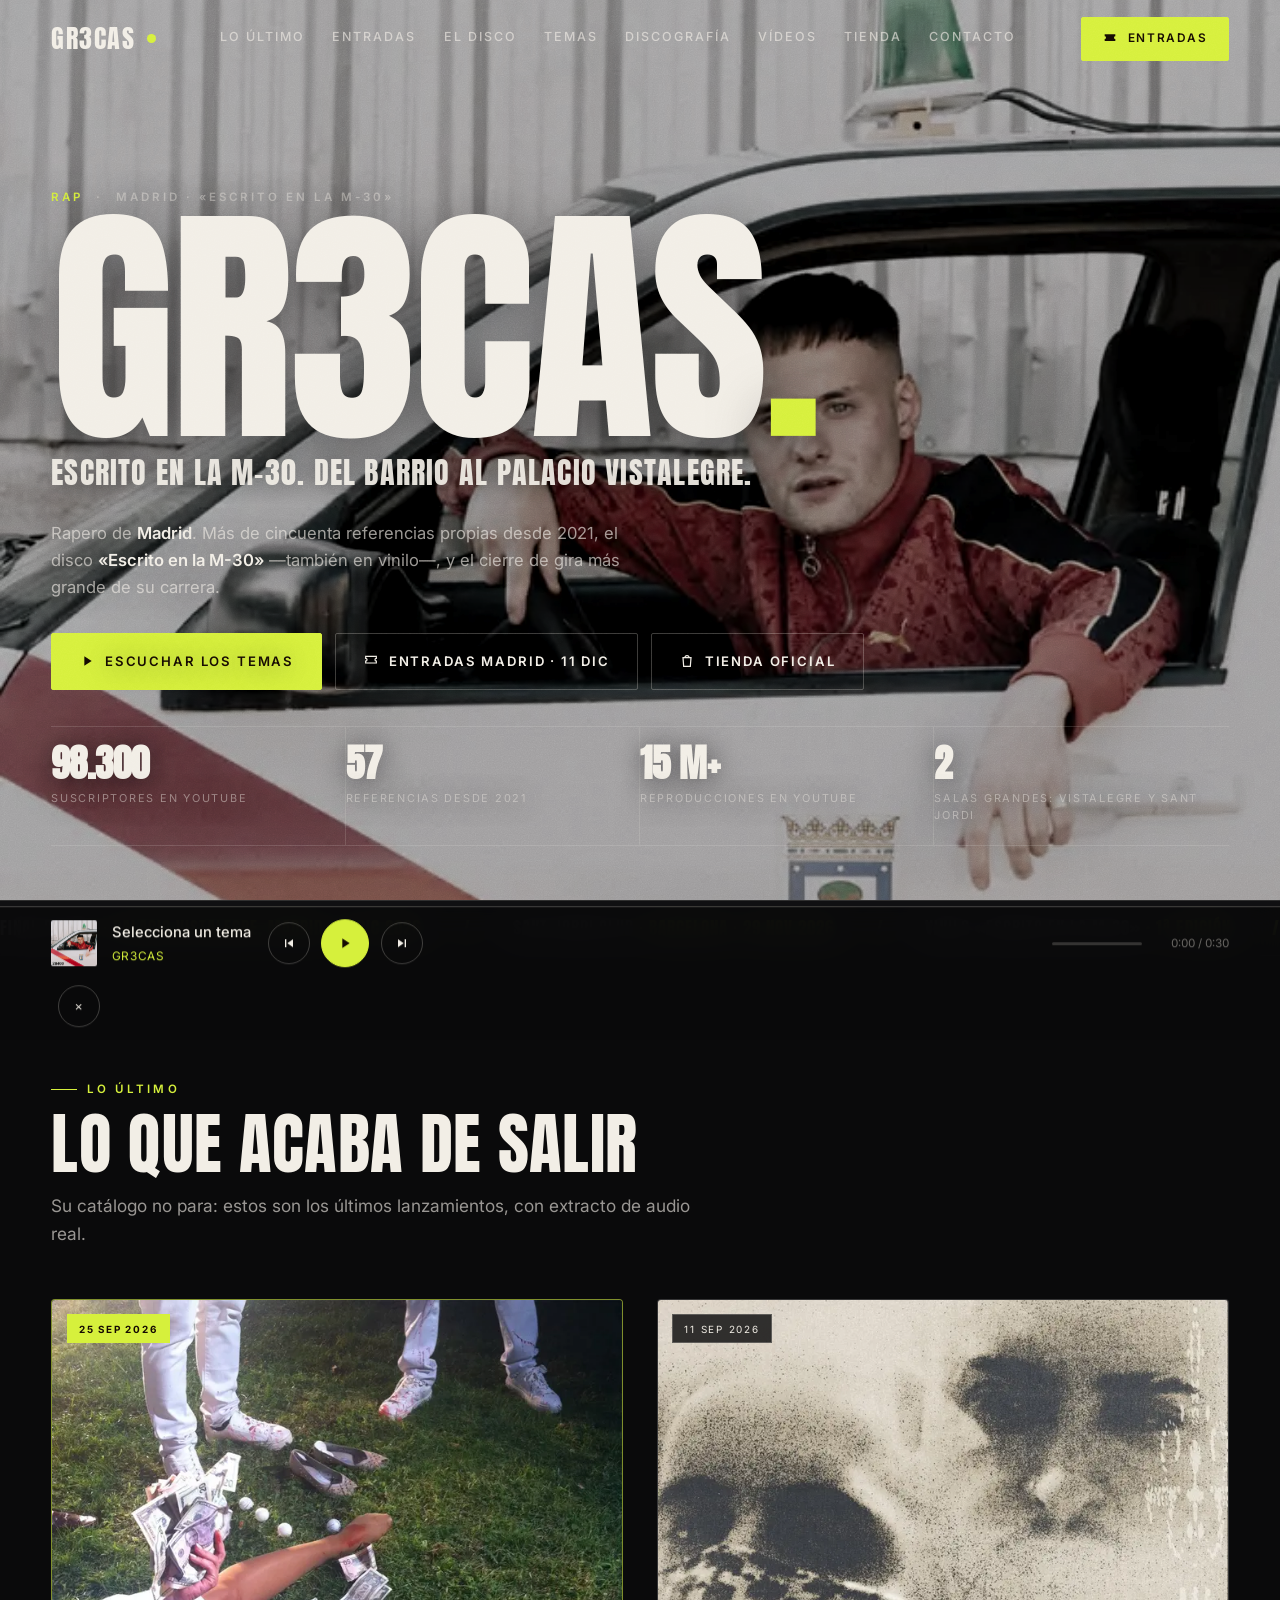
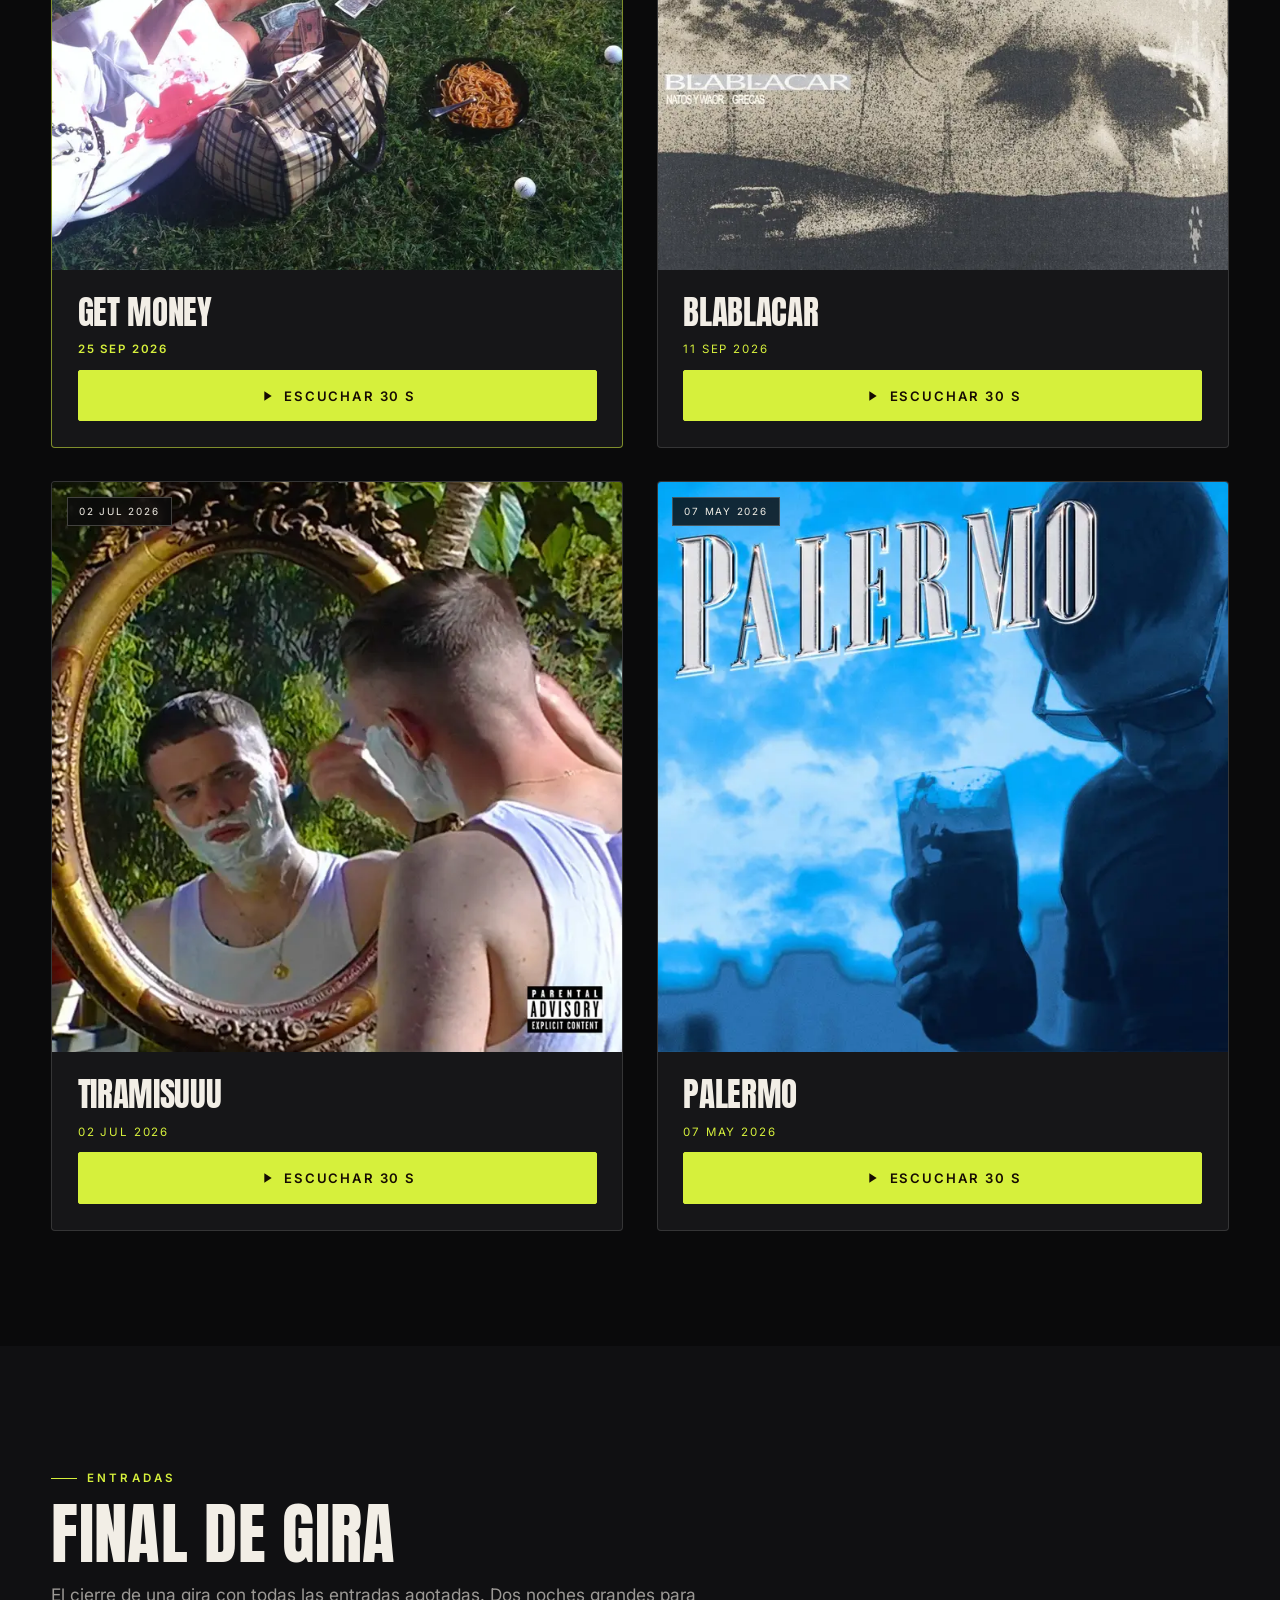
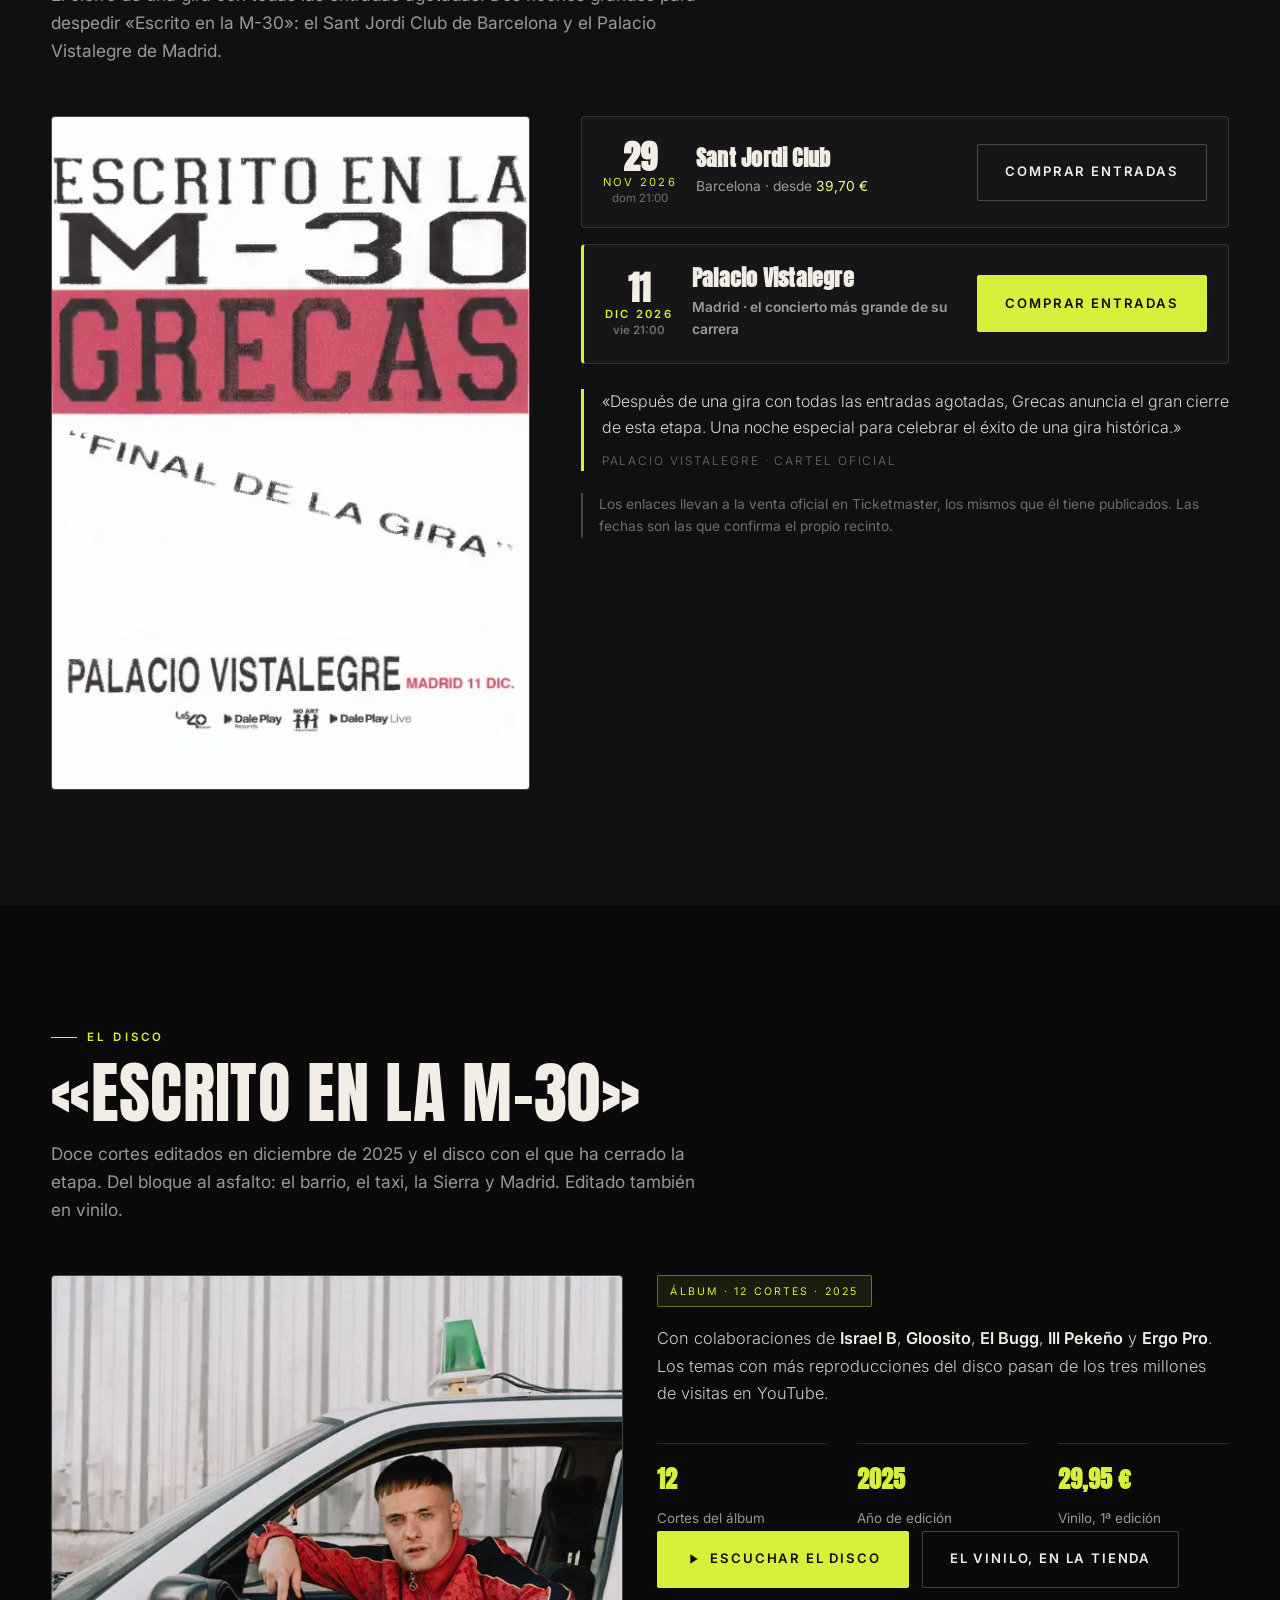
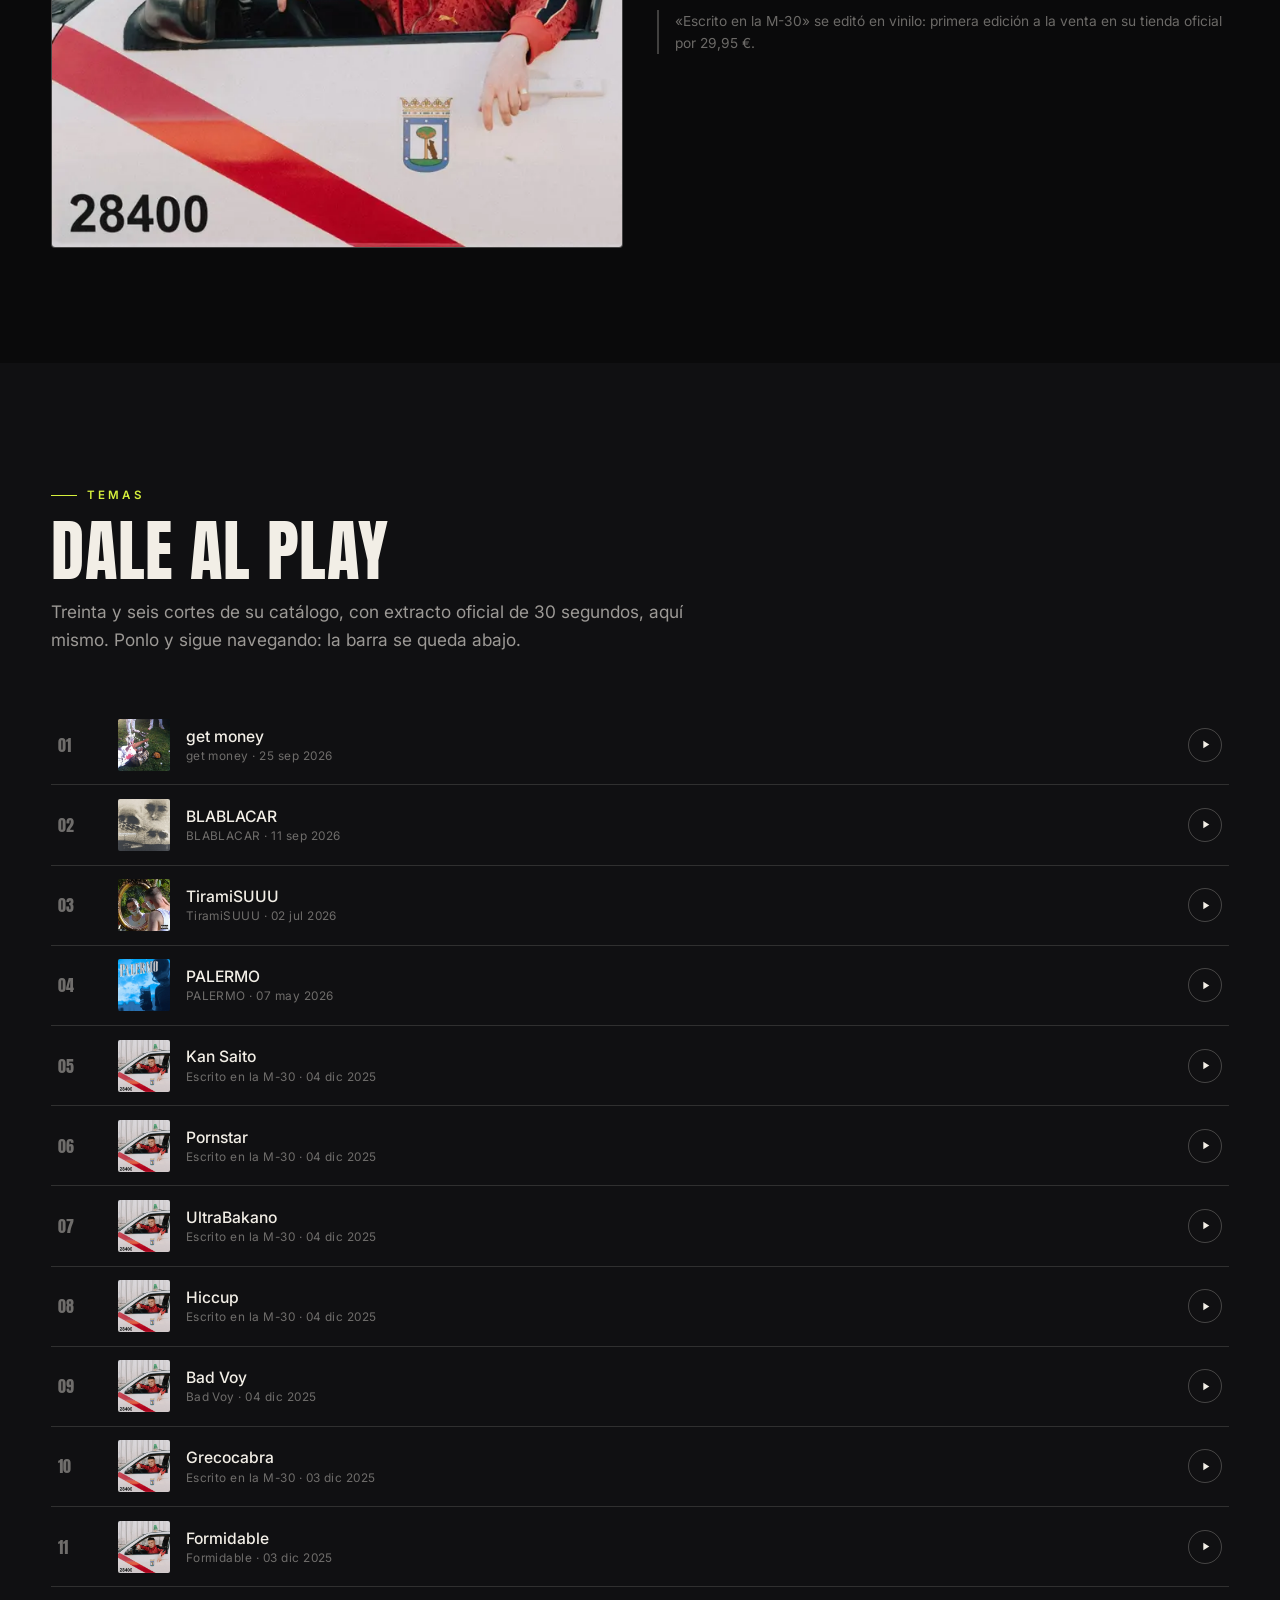
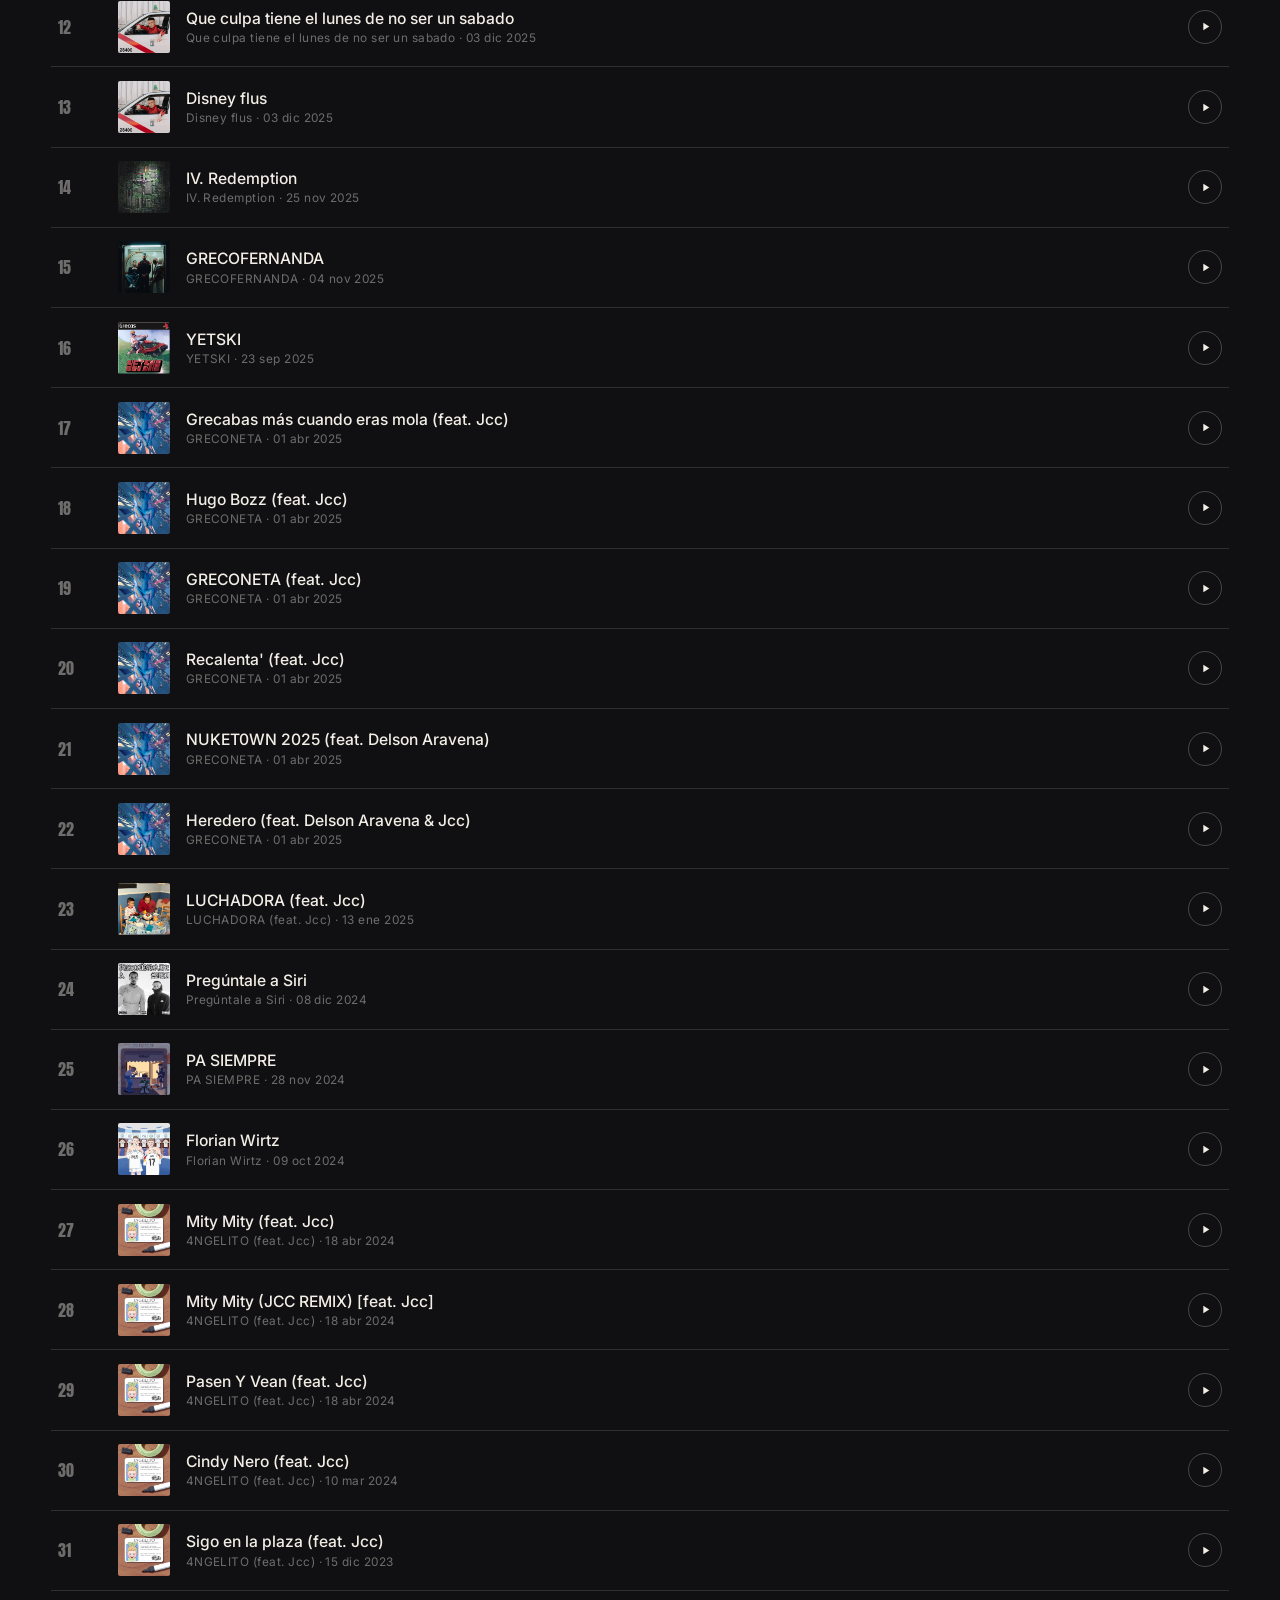
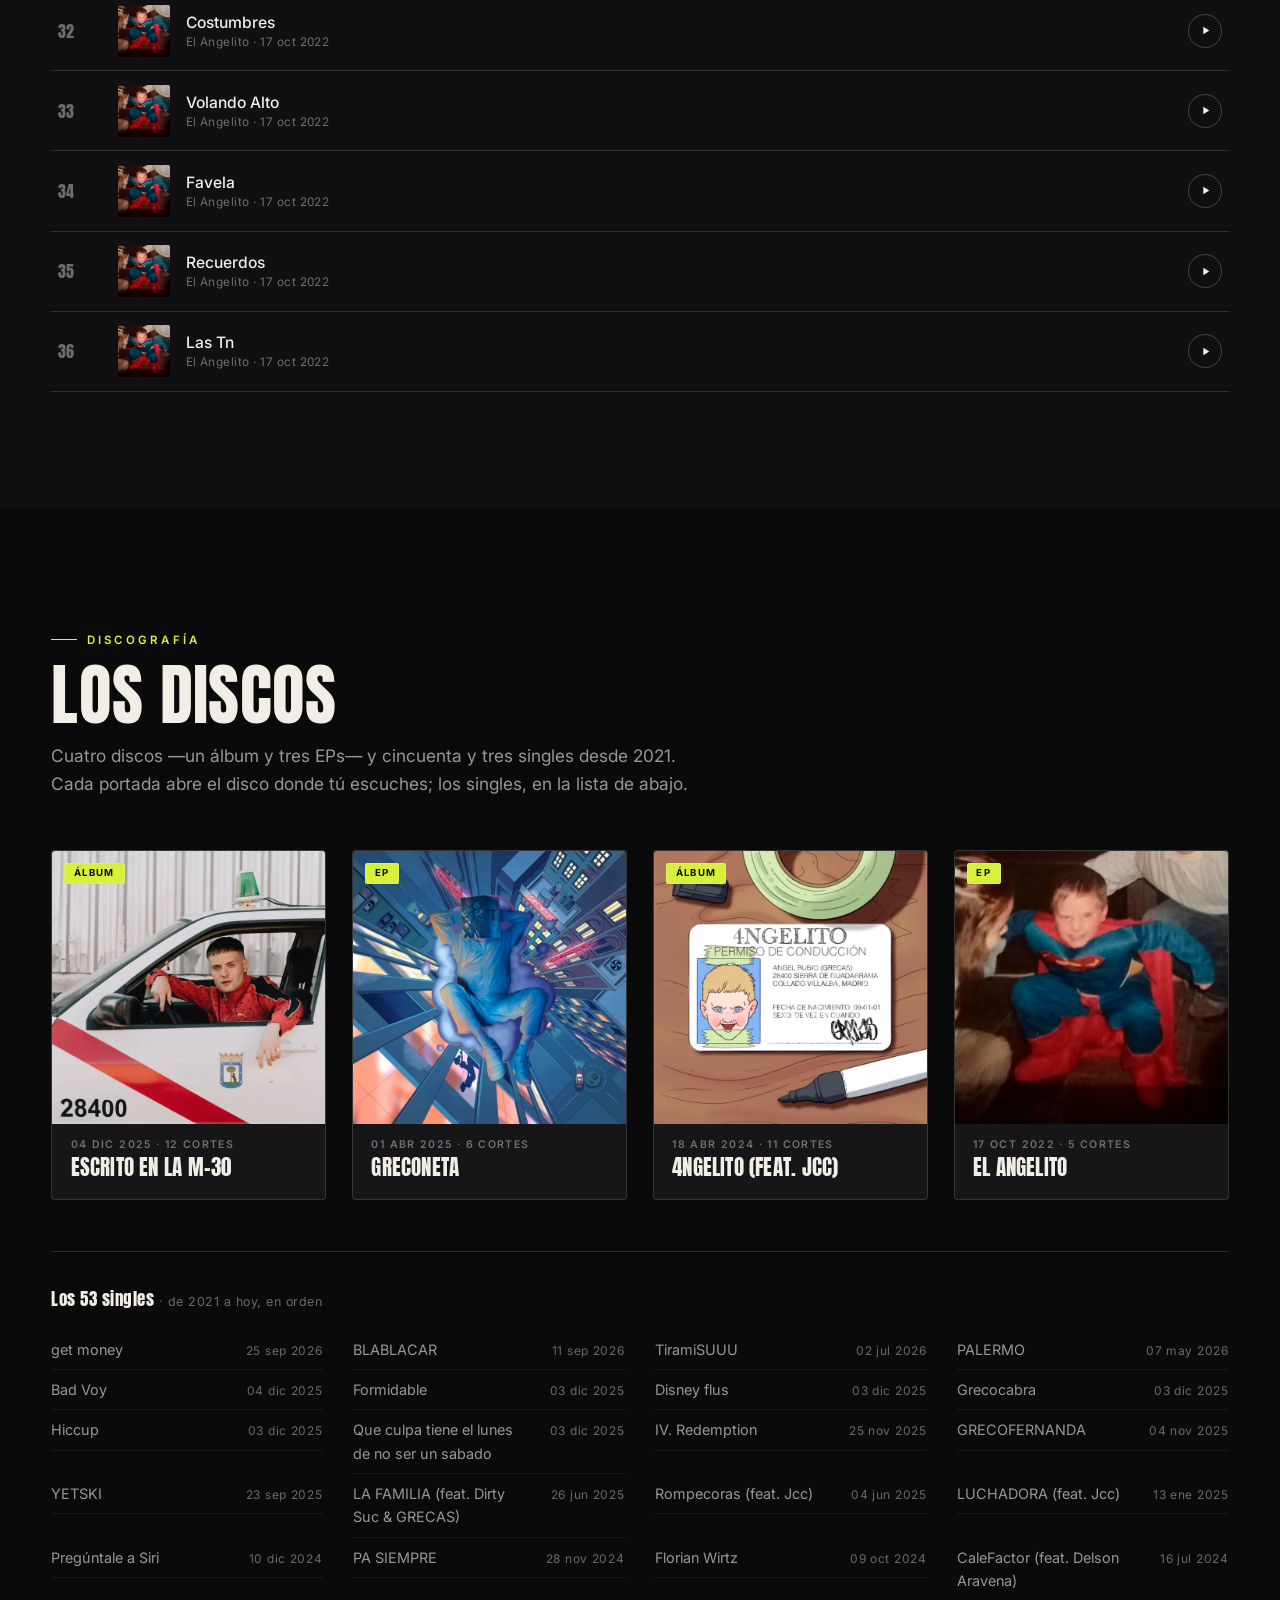
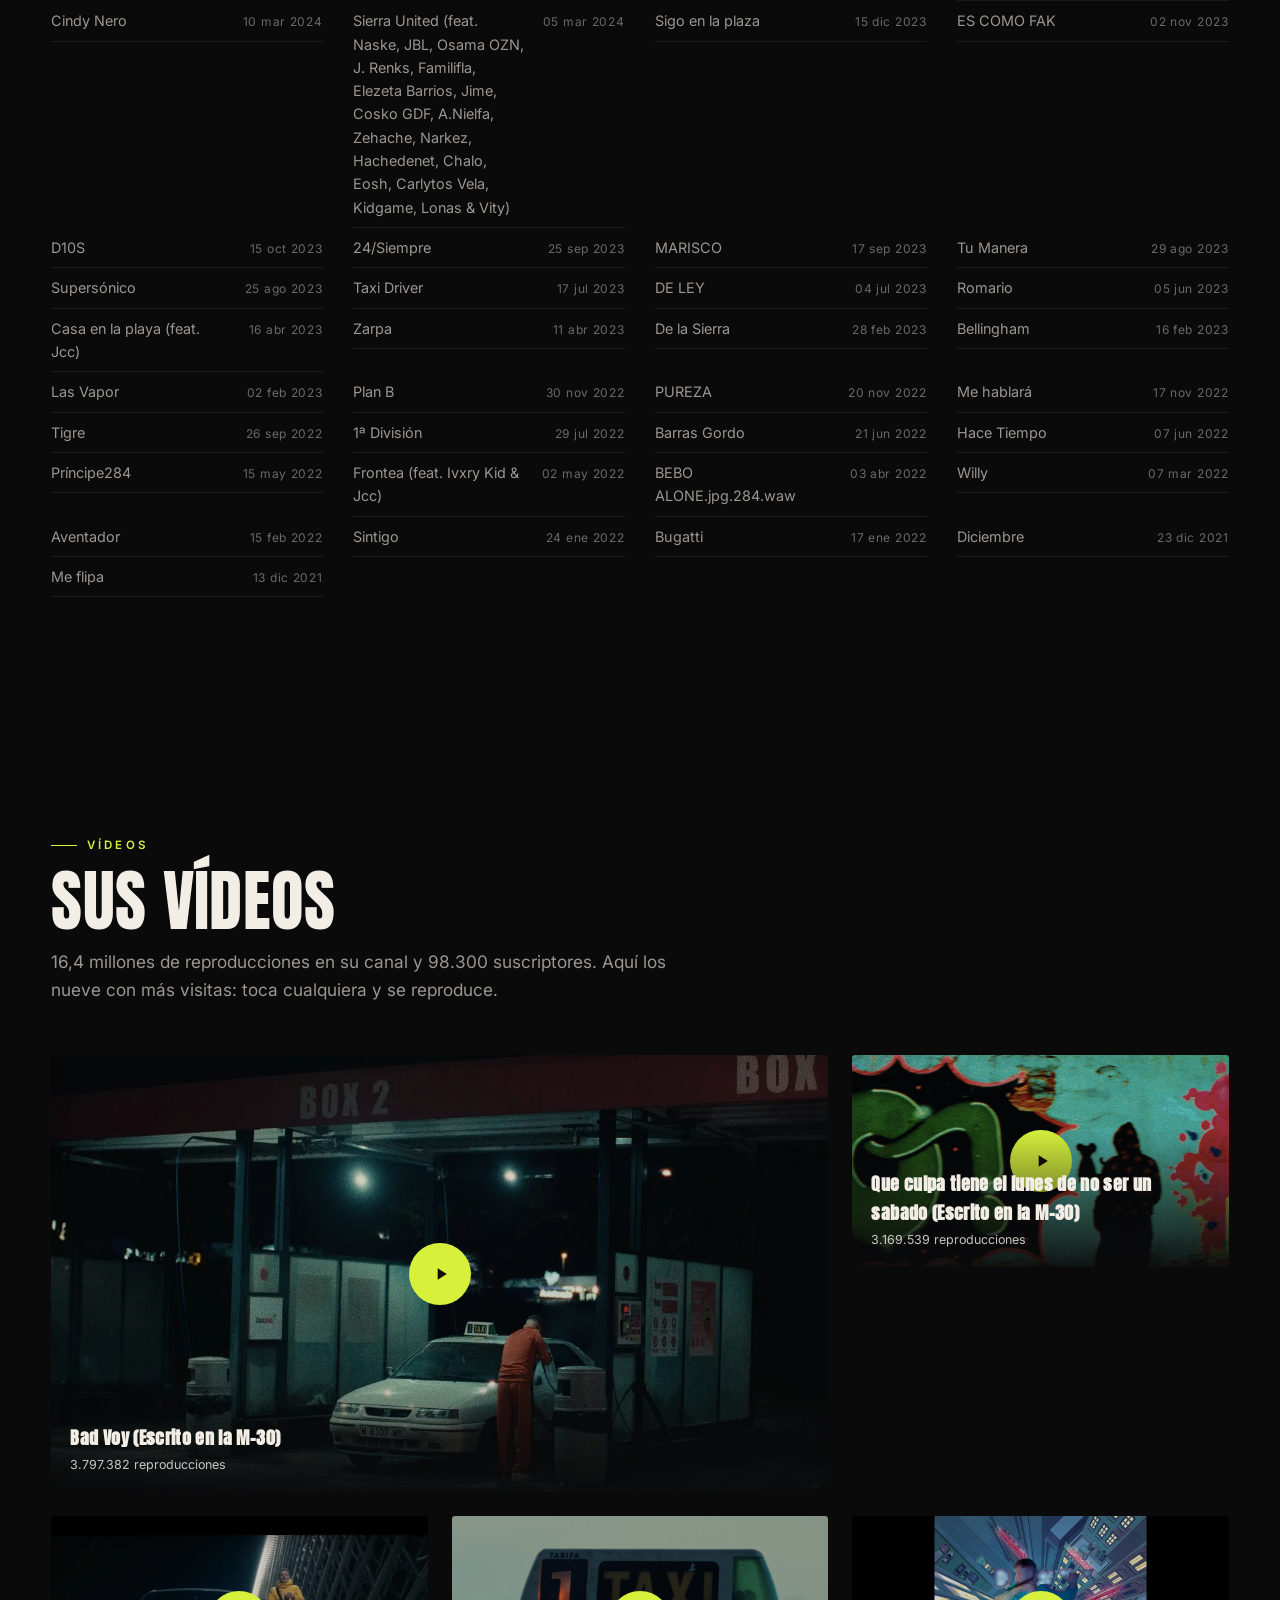
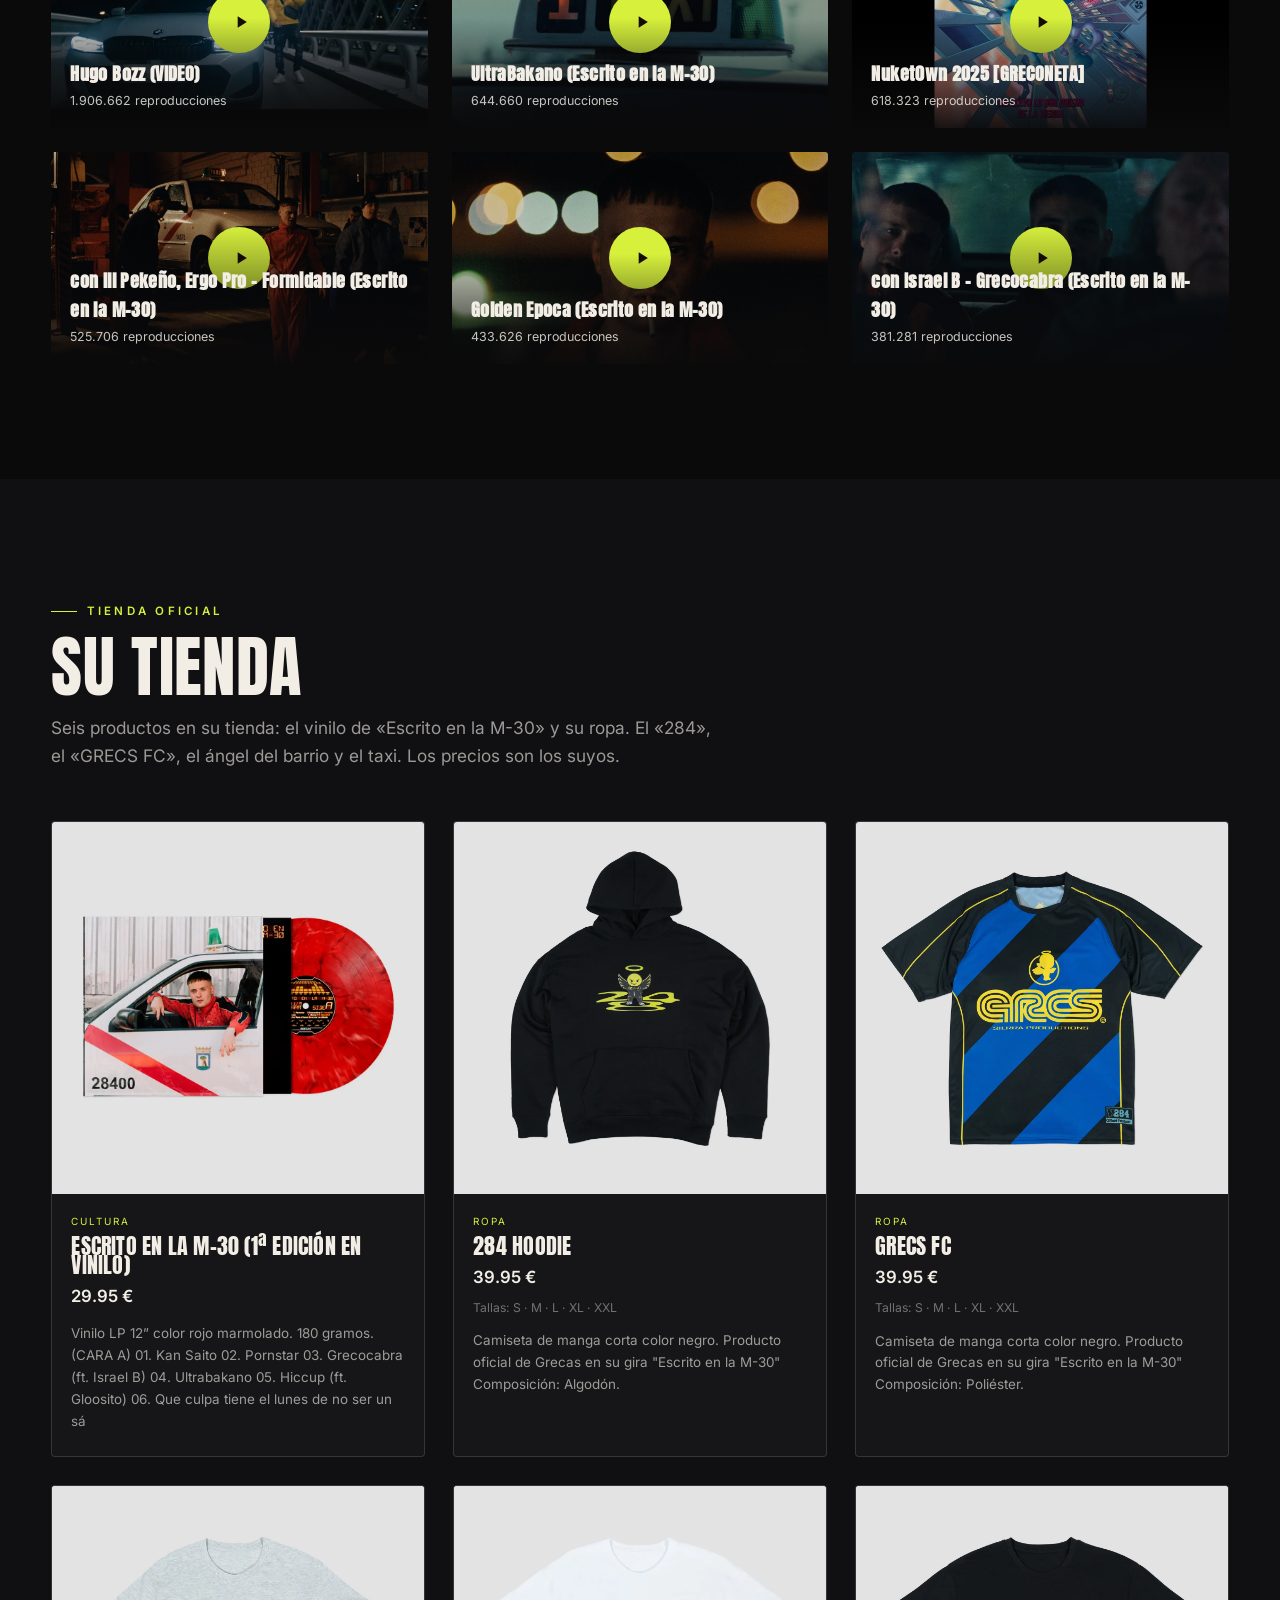
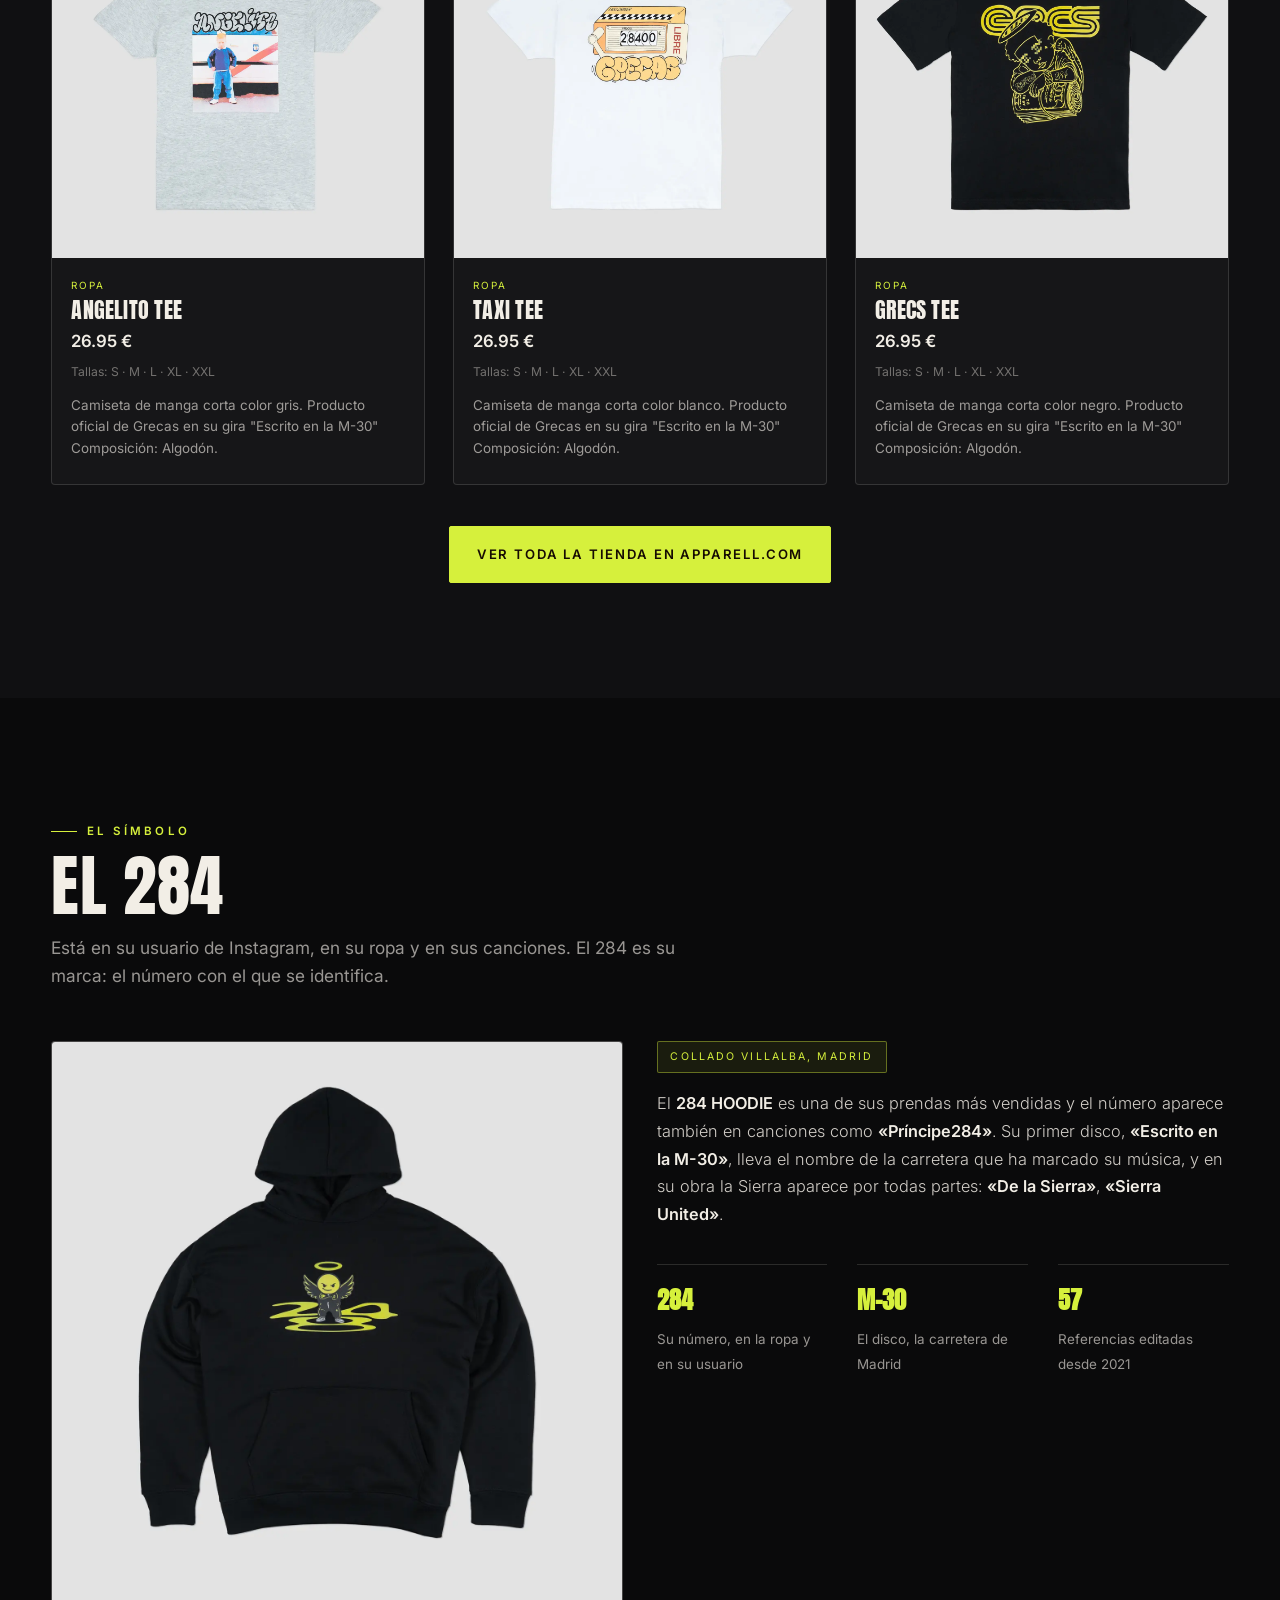
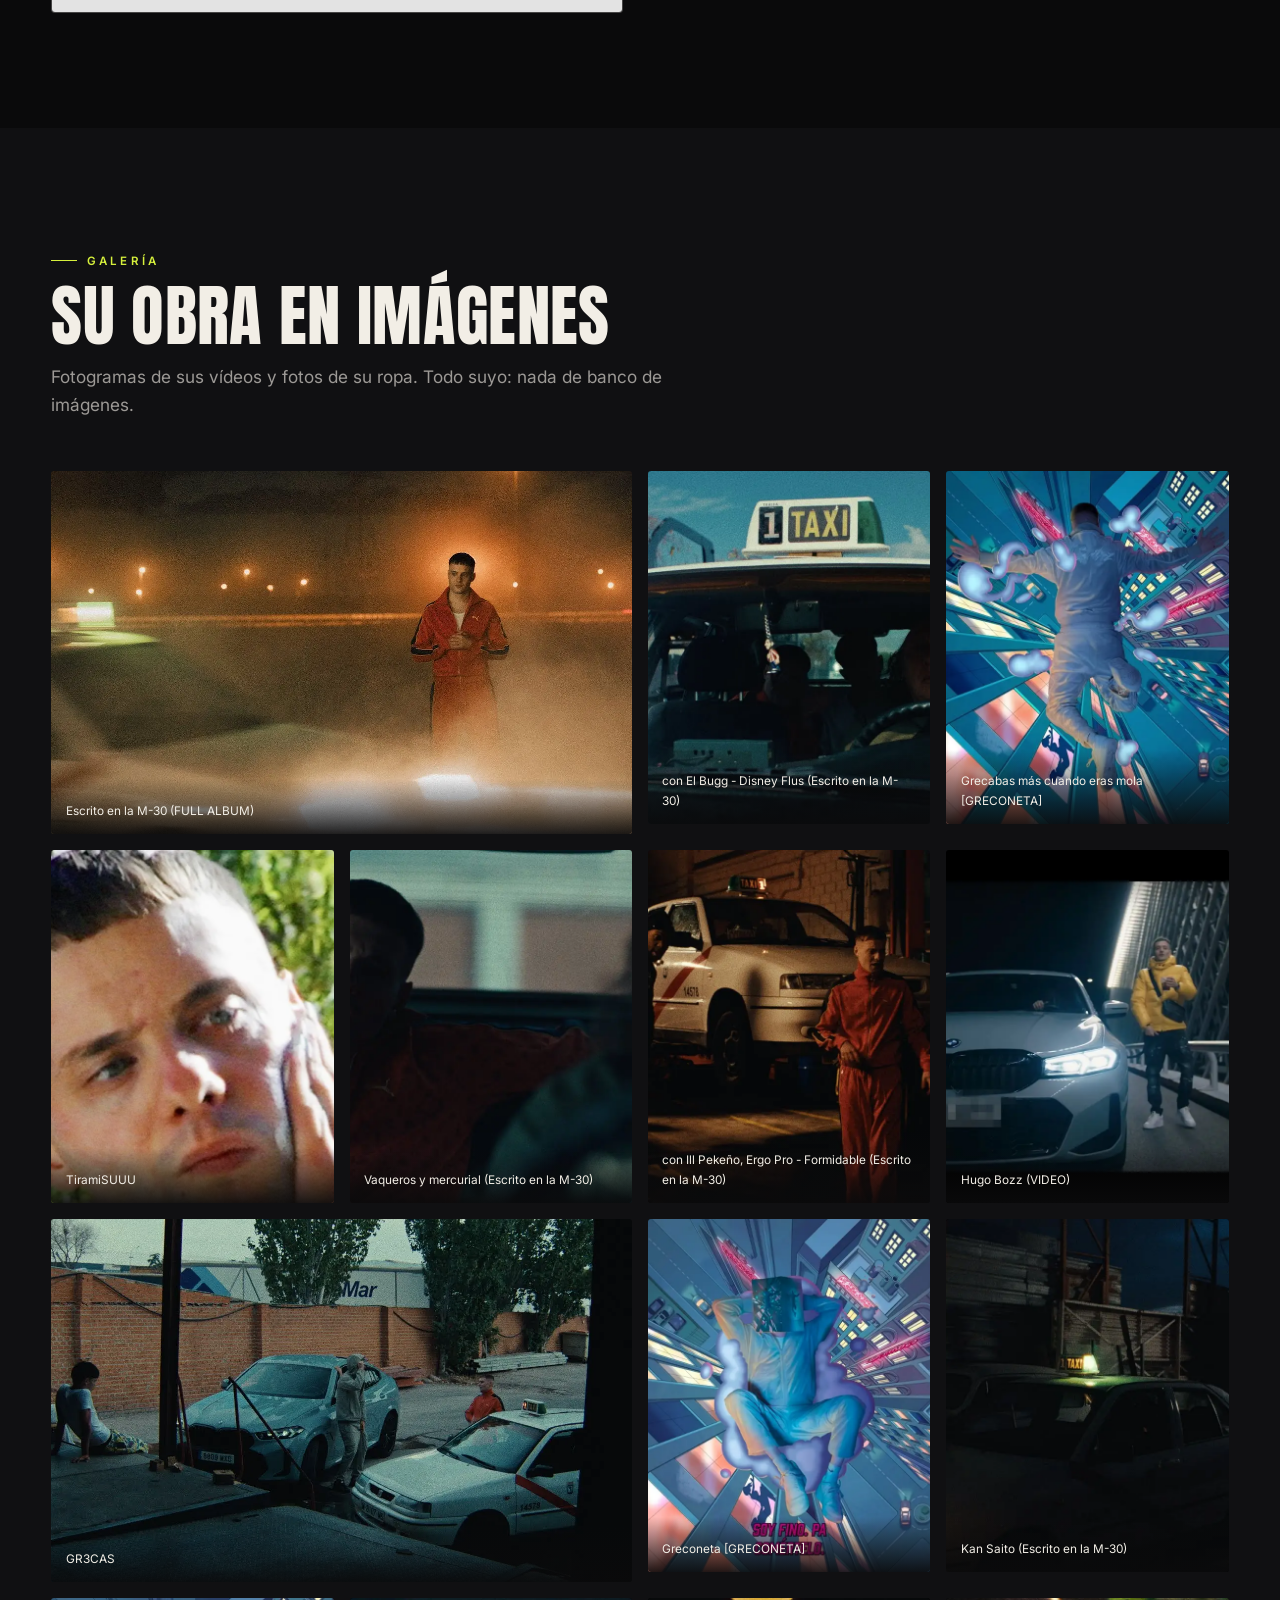
==== commit feb90503: "GR3CAS: fuera los enlaces song.link (daban error); quedan los nombres" ====
--- a/index.html
+++ b/index.html
@@ -133,7 +133,6 @@
           <h3>get money</h3>
           <p class="meta-disco">25 sep 2026</p>
           <button class="btn btn-amber js-play" data-src="assets/audio/6814927805.mp3" data-tema="get money" data-album="get money - Single" data-portada="assets/portadas/6814927803.webp"><svg viewBox="0 0 24 24" fill="currentColor" class="ico-play"><path d="M8 5v14l11-7z"/></svg> Escuchar 30 s</button>
-          <a class="btn btn-linea" href="https://song.link/i/6814927803" target="_blank" rel="noopener">Abrir en tu plataforma</a>
         </div>
       </article>
       <article class="bloque-disco rv">
@@ -143,7 +142,6 @@
           <h3>BLABLACAR</h3>
           <p class="meta-disco">11 sep 2026</p>
           <button class="btn btn-amber js-play" data-src="assets/audio/6800799556.mp3" data-tema="BLABLACAR" data-album="BLABLACAR - Single" data-portada="assets/portadas/6800799541.webp"><svg viewBox="0 0 24 24" fill="currentColor" class="ico-play"><path d="M8 5v14l11-7z"/></svg> Escuchar 30 s</button>
-          <a class="btn btn-linea" href="https://song.link/i/6800799541" target="_blank" rel="noopener">Abrir en tu plataforma</a>
         </div>
       </article>
       <article class="bloque-disco rv">
@@ -153,7 +151,6 @@
           <h3>TiramiSUUU</h3>
           <p class="meta-disco">02 jul 2026</p>
           <button class="btn btn-amber js-play" data-src="assets/audio/6782859853.mp3" data-tema="TiramiSUUU" data-album="TiramiSUUU - Single" data-portada="assets/portadas/6782859849.webp"><svg viewBox="0 0 24 24" fill="currentColor" class="ico-play"><path d="M8 5v14l11-7z"/></svg> Escuchar 30 s</button>
-          <a class="btn btn-linea" href="https://song.link/i/6782859849" target="_blank" rel="noopener">Abrir en tu plataforma</a>
         </div>
       </article>
       <article class="bloque-disco rv">
@@ -163,7 +160,6 @@
           <h3>PALERMO</h3>
           <p class="meta-disco">07 may 2026</p>
           <button class="btn btn-amber js-play" data-src="assets/audio/6766200695.mp3" data-tema="PALERMO" data-album="PALERMO - Single" data-portada="assets/portadas/1896233760.webp"><svg viewBox="0 0 24 24" fill="currentColor" class="ico-play"><path d="M8 5v14l11-7z"/></svg> Escuchar 30 s</button>
-          <a class="btn btn-linea" href="https://song.link/i/1896233760" target="_blank" rel="noopener">Abrir en tu plataforma</a>
         </div>
       </article>
     </div>
@@ -243,7 +239,6 @@
             <svg viewBox="0 0 24 24" fill="currentColor"><path d="M8 5v14l11-7z"/></svg>
             Escuchar el disco
           </a>
-          <a class="btn btn-linea" href="https://song.link/i/1854173544" target="_blank" rel="noopener">Abrir en tu plataforma</a>
           <a class="btn btn-linea" href="#tienda">El vinilo, en la tienda</a>
         </div>
         <p class="aviso-entradas">«Escrito en la M-30» se editó en vinilo: primera edición a la venta
@@ -667,95 +662,95 @@
         Cada portada abre el disco donde tú escuches; los singles, en la lista de abajo.</p>
     </div>
     <div class="discos-grid rv">
-      <a class="disco rv" href="https://song.link/i/1854173544" target="_blank" rel="noopener">
+      <div class="disco rv">
         <div class="arte"><span class="etiqueta">Álbum</span>
           <img src="assets/portadas/1854173544.webp" alt="Escrito en la M-30" loading="lazy"></div>
         <div class="cuerpo">
           <span class="meta">04 dic 2025 · 12 cortes</span>
           <h3>Escrito en la M-30</h3>
         </div>
-      </a>
-      <a class="disco rv" href="https://song.link/i/1801493075" target="_blank" rel="noopener">
+      </div>
+      <div class="disco rv">
         <div class="arte"><span class="etiqueta">EP</span>
           <img src="assets/portadas/1801493075.webp" alt="GRECONETA - EP" loading="lazy"></div>
         <div class="cuerpo">
           <span class="meta">01 abr 2025 · 6 cortes</span>
           <h3>GRECONETA</h3>
         </div>
-      </a>
-      <a class="disco rv" href="https://song.link/i/1740383307" target="_blank" rel="noopener">
+      </div>
+      <div class="disco rv">
         <div class="arte"><span class="etiqueta">Álbum</span>
           <img src="assets/portadas/1740383307.webp" alt="4NGELITO (feat. Jcc)" loading="lazy"></div>
         <div class="cuerpo">
           <span class="meta">18 abr 2024 · 11 cortes</span>
           <h3>4NGELITO (feat. Jcc)</h3>
         </div>
-      </a>
-      <a class="disco rv" href="https://song.link/i/1745519927" target="_blank" rel="noopener">
+      </div>
+      <div class="disco rv">
         <div class="arte"><span class="etiqueta">EP</span>
           <img src="assets/portadas/1745519927.webp" alt="El Angelito - EP" loading="lazy"></div>
         <div class="cuerpo">
           <span class="meta">17 oct 2022 · 5 cortes</span>
           <h3>El Angelito</h3>
         </div>
-      </a>
+      </div>
     </div>
     <div class="singles rv">
       <p class="singles-tit">Los 53 singles <span>· de 2021 a hoy, en orden</span></p>
       <ul class="singles-lista">
-        <li><a href="https://song.link/i/6814927803" target="_blank" rel="noopener">get money<span>25 sep 2026</span></a></li>
-        <li><a href="https://song.link/i/6800799541" target="_blank" rel="noopener">BLABLACAR<span>11 sep 2026</span></a></li>
-        <li><a href="https://song.link/i/6782859849" target="_blank" rel="noopener">TiramiSUUU<span>02 jul 2026</span></a></li>
-        <li><a href="https://song.link/i/1896233760" target="_blank" rel="noopener">PALERMO<span>07 may 2026</span></a></li>
-        <li><a href="https://song.link/i/1870604621" target="_blank" rel="noopener">Bad Voy<span>04 dic 2025</span></a></li>
-        <li><a href="https://song.link/i/1857687056" target="_blank" rel="noopener">Formidable<span>03 dic 2025</span></a></li>
-        <li><a href="https://song.link/i/1857691892" target="_blank" rel="noopener">Disney flus<span>03 dic 2025</span></a></li>
-        <li><a href="https://song.link/i/1857691704" target="_blank" rel="noopener">Grecocabra<span>03 dic 2025</span></a></li>
-        <li><a href="https://song.link/i/1857691965" target="_blank" rel="noopener">Hiccup<span>03 dic 2025</span></a></li>
-        <li><a href="https://song.link/i/1862539248" target="_blank" rel="noopener">Que culpa tiene el lunes de no ser un sabado<span>03 dic 2025</span></a></li>
-        <li><a href="https://song.link/i/1853834065" target="_blank" rel="noopener">IV. Redemption<span>25 nov 2025</span></a></li>
-        <li><a href="https://song.link/i/1846959460" target="_blank" rel="noopener">GRECOFERNANDA<span>04 nov 2025</span></a></li>
-        <li><a href="https://song.link/i/1840266719" target="_blank" rel="noopener">YETSKI<span>23 sep 2025</span></a></li>
-        <li><a href="https://song.link/i/6768295200" target="_blank" rel="noopener">LA FAMILIA (feat. Dirty Suc & GRECAS)<span>26 jun 2025</span></a></li>
-        <li><a href="https://song.link/i/1815715326" target="_blank" rel="noopener">Rompecoras (feat. Jcc)<span>04 jun 2025</span></a></li>
-        <li><a href="https://song.link/i/1789368795" target="_blank" rel="noopener">LUCHADORA (feat. Jcc)<span>13 ene 2025</span></a></li>
-        <li><a href="https://song.link/i/1783332972" target="_blank" rel="noopener">Pregúntale a Siri<span>10 dic 2024</span></a></li>
-        <li><a href="https://song.link/i/6768312396" target="_blank" rel="noopener">PA SIEMPRE<span>28 nov 2024</span></a></li>
-        <li><a href="https://song.link/i/1769409992" target="_blank" rel="noopener">Florian Wirtz<span>09 oct 2024</span></a></li>
-        <li><a href="https://song.link/i/1756081208" target="_blank" rel="noopener">CaleFactor (feat. Delson Aravena)<span>16 jul 2024</span></a></li>
-        <li><a href="https://song.link/i/1734215092" target="_blank" rel="noopener">Cindy Nero<span>10 mar 2024</span></a></li>
-        <li><a href="https://song.link/i/1733988804" target="_blank" rel="noopener">Sierra United (feat. Naske, JBL, Osama OZN, J. Renks, Familifla, Elezeta Barrios, Jime, Cosko GDF, A.Nielfa, Zehache, Narkez, Hachedenet, Chalo, Eosh, Carlytos Vela, Kidgame, Lonas & Vity)<span>05 mar 2024</span></a></li>
-        <li><a href="https://song.link/i/1719841167" target="_blank" rel="noopener">Sigo en la plaza<span>15 dic 2023</span></a></li>
-        <li><a href="https://song.link/i/1713342159" target="_blank" rel="noopener">ES COMO FAK<span>02 nov 2023</span></a></li>
-        <li><a href="https://song.link/i/1746602391" target="_blank" rel="noopener">D10S<span>15 oct 2023</span></a></li>
-        <li><a href="https://song.link/i/1746567145" target="_blank" rel="noopener">24/Siempre<span>25 sep 2023</span></a></li>
-        <li><a href="https://song.link/i/1717837409" target="_blank" rel="noopener">MARISCO<span>17 sep 2023</span></a></li>
-        <li><a href="https://song.link/i/1746567056" target="_blank" rel="noopener">Tu Manera<span>29 ago 2023</span></a></li>
-        <li><a href="https://song.link/i/1702941794" target="_blank" rel="noopener">Supersónico<span>25 ago 2023</span></a></li>
-        <li><a href="https://song.link/i/1717114746" target="_blank" rel="noopener">Taxi Driver<span>17 jul 2023</span></a></li>
-        <li><a href="https://song.link/i/6768311557" target="_blank" rel="noopener">DE LEY<span>04 jul 2023</span></a></li>
-        <li><a href="https://song.link/i/1717032890" target="_blank" rel="noopener">Romario<span>05 jun 2023</span></a></li>
-        <li><a href="https://song.link/i/1746567064" target="_blank" rel="noopener">Casa en la playa (feat. Jcc)<span>16 abr 2023</span></a></li>
-        <li><a href="https://song.link/i/1728125092" target="_blank" rel="noopener">Zarpa<span>11 abr 2023</span></a></li>
-        <li><a href="https://song.link/i/1717114638" target="_blank" rel="noopener">De la Sierra<span>28 feb 2023</span></a></li>
-        <li><a href="https://song.link/i/6768312856" target="_blank" rel="noopener">Bellingham<span>16 feb 2023</span></a></li>
-        <li><a href="https://song.link/i/1717006110" target="_blank" rel="noopener">Las Vapor<span>02 feb 2023</span></a></li>
-        <li><a href="https://song.link/i/1746567123" target="_blank" rel="noopener">Plan B<span>30 nov 2022</span></a></li>
-        <li><a href="https://song.link/i/6768641045" target="_blank" rel="noopener">PUREZA<span>20 nov 2022</span></a></li>
-        <li><a href="https://song.link/i/1745578646" target="_blank" rel="noopener">Me hablará<span>17 nov 2022</span></a></li>
-        <li><a href="https://song.link/i/1745510050" target="_blank" rel="noopener">Tigre<span>26 sep 2022</span></a></li>
-        <li><a href="https://song.link/i/1746735334" target="_blank" rel="noopener">1ª División<span>29 jul 2022</span></a></li>
-        <li><a href="https://song.link/i/1713890284" target="_blank" rel="noopener">Barras Gordo<span>21 jun 2022</span></a></li>
-        <li><a href="https://song.link/i/1745578712" target="_blank" rel="noopener">Hace Tiempo<span>07 jun 2022</span></a></li>
-        <li><a href="https://song.link/i/1746567007" target="_blank" rel="noopener">Príncipe284<span>15 may 2022</span></a></li>
-        <li><a href="https://song.link/i/1745337316" target="_blank" rel="noopener">Frontea (feat. Ivxry Kid & Jcc)<span>02 may 2022</span></a></li>
-        <li><a href="https://song.link/i/1745338327" target="_blank" rel="noopener">BEBO ALONE.jpg.284.waw<span>03 abr 2022</span></a></li>
-        <li><a href="https://song.link/i/1745185734" target="_blank" rel="noopener">Willy<span>07 mar 2022</span></a></li>
-        <li><a href="https://song.link/i/6768311209" target="_blank" rel="noopener">Aventador<span>15 feb 2022</span></a></li>
-        <li><a href="https://song.link/i/1746567208" target="_blank" rel="noopener">Sintigo<span>24 ene 2022</span></a></li>
-        <li><a href="https://song.link/i/1745180074" target="_blank" rel="noopener">Bugatti<span>17 ene 2022</span></a></li>
-        <li><a href="https://song.link/i/6768311088" target="_blank" rel="noopener">Diciembre<span>23 dic 2021</span></a></li>
-        <li><a href="https://song.link/i/1745179948" target="_blank" rel="noopener">Me flipa<span>13 dic 2021</span></a></li>
+        <li><a>get money<span>25 sep 2026</span></a></li>
+        <li><a>BLABLACAR<span>11 sep 2026</span></a></li>
+        <li><a>TiramiSUUU<span>02 jul 2026</span></a></li>
+        <li><a>PALERMO<span>07 may 2026</span></a></li>
+        <li><a>Bad Voy<span>04 dic 2025</span></a></li>
+        <li><a>Formidable<span>03 dic 2025</span></a></li>
+        <li><a>Disney flus<span>03 dic 2025</span></a></li>
+        <li><a>Grecocabra<span>03 dic 2025</span></a></li>
+        <li><a>Hiccup<span>03 dic 2025</span></a></li>
+        <li><a>Que culpa tiene el lunes de no ser un sabado<span>03 dic 2025</span></a></li>
+        <li><a>IV. Redemption<span>25 nov 2025</span></a></li>
+        <li><a>GRECOFERNANDA<span>04 nov 2025</span></a></li>
+        <li><a>YETSKI<span>23 sep 2025</span></a></li>
+        <li><a>LA FAMILIA (feat. Dirty Suc & GRECAS)<span>26 jun 2025</span></a></li>
+        <li><a>Rompecoras (feat. Jcc)<span>04 jun 2025</span></a></li>
+        <li><a>LUCHADORA (feat. Jcc)<span>13 ene 2025</span></a></li>
+        <li><a>Pregúntale a Siri<span>10 dic 2024</span></a></li>
+        <li><a>PA SIEMPRE<span>28 nov 2024</span></a></li>
+        <li><a>Florian Wirtz<span>09 oct 2024</span></a></li>
+        <li><a>CaleFactor (feat. Delson Aravena)<span>16 jul 2024</span></a></li>
+        <li><a>Cindy Nero<span>10 mar 2024</span></a></li>
+        <li><a>Sierra United (feat. Naske, JBL, Osama OZN, J. Renks, Familifla, Elezeta Barrios, Jime, Cosko GDF, A.Nielfa, Zehache, Narkez, Hachedenet, Chalo, Eosh, Carlytos Vela, Kidgame, Lonas & Vity)<span>05 mar 2024</span></a></li>
+        <li><a>Sigo en la plaza<span>15 dic 2023</span></a></li>
+        <li><a>ES COMO FAK<span>02 nov 2023</span></a></li>
+        <li><a>D10S<span>15 oct 2023</span></a></li>
+        <li><a>24/Siempre<span>25 sep 2023</span></a></li>
+        <li><a>MARISCO<span>17 sep 2023</span></a></li>
+        <li><a>Tu Manera<span>29 ago 2023</span></a></li>
+        <li><a>Supersónico<span>25 ago 2023</span></a></li>
+        <li><a>Taxi Driver<span>17 jul 2023</span></a></li>
+        <li><a>DE LEY<span>04 jul 2023</span></a></li>
+        <li><a>Romario<span>05 jun 2023</span></a></li>
+        <li><a>Casa en la playa (feat. Jcc)<span>16 abr 2023</span></a></li>
+        <li><a>Zarpa<span>11 abr 2023</span></a></li>
+        <li><a>De la Sierra<span>28 feb 2023</span></a></li>
+        <li><a>Bellingham<span>16 feb 2023</span></a></li>
+        <li><a>Las Vapor<span>02 feb 2023</span></a></li>
+        <li><a>Plan B<span>30 nov 2022</span></a></li>
+        <li><a>PUREZA<span>20 nov 2022</span></a></li>
+        <li><a>Me hablará<span>17 nov 2022</span></a></li>
+        <li><a>Tigre<span>26 sep 2022</span></a></li>
+        <li><a>1ª División<span>29 jul 2022</span></a></li>
+        <li><a>Barras Gordo<span>21 jun 2022</span></a></li>
+        <li><a>Hace Tiempo<span>07 jun 2022</span></a></li>
+        <li><a>Príncipe284<span>15 may 2022</span></a></li>
+        <li><a>Frontea (feat. Ivxry Kid & Jcc)<span>02 may 2022</span></a></li>
+        <li><a>BEBO ALONE.jpg.284.waw<span>03 abr 2022</span></a></li>
+        <li><a>Willy<span>07 mar 2022</span></a></li>
+        <li><a>Aventador<span>15 feb 2022</span></a></li>
+        <li><a>Sintigo<span>24 ene 2022</span></a></li>
+        <li><a>Bugatti<span>17 ene 2022</span></a></li>
+        <li><a>Diciembre<span>23 dic 2021</span></a></li>
+        <li><a>Me flipa<span>13 dic 2021</span></a></li>
       </ul>
     </div>
   </div>
@@ -1034,11 +1029,6 @@
       <a class="enlace-grande" href="https://www.youtube.com/@grecas" target="_blank" rel="noopener">
         <span class="ic"><svg viewBox="0 0 24 24"><rect x="2.5" y="5.5" width="19" height="13" rx="3"/><path d="M10.5 9.5l5 2.5-5 2.5z"/></svg></span>
         <span class="txt"><b>YouTube</b><span>@grecas · 98.300 suscriptores</span></span>
-        <span class="flecha">&rarr;</span>
-      </a>
-      <a class="enlace-grande" href="https://song.link/i/1854173544" target="_blank" rel="noopener">
-        <span class="ic"><svg viewBox="0 0 24 24"><circle cx="7" cy="17" r="3"/><circle cx="19" cy="15" r="3"/><path d="M10 17V6l12-2v11"/></svg></span>
-        <span class="txt"><b>En tu plataforma</b><span>Spotify, Apple Music, Deezer o YouTube: abre donde escuches</span></span>
         <span class="flecha">&rarr;</span>
       </a>
       <a class="enlace-grande" href="https://www.deezer.com/artist/154376052" target="_blank" rel="noopener">
